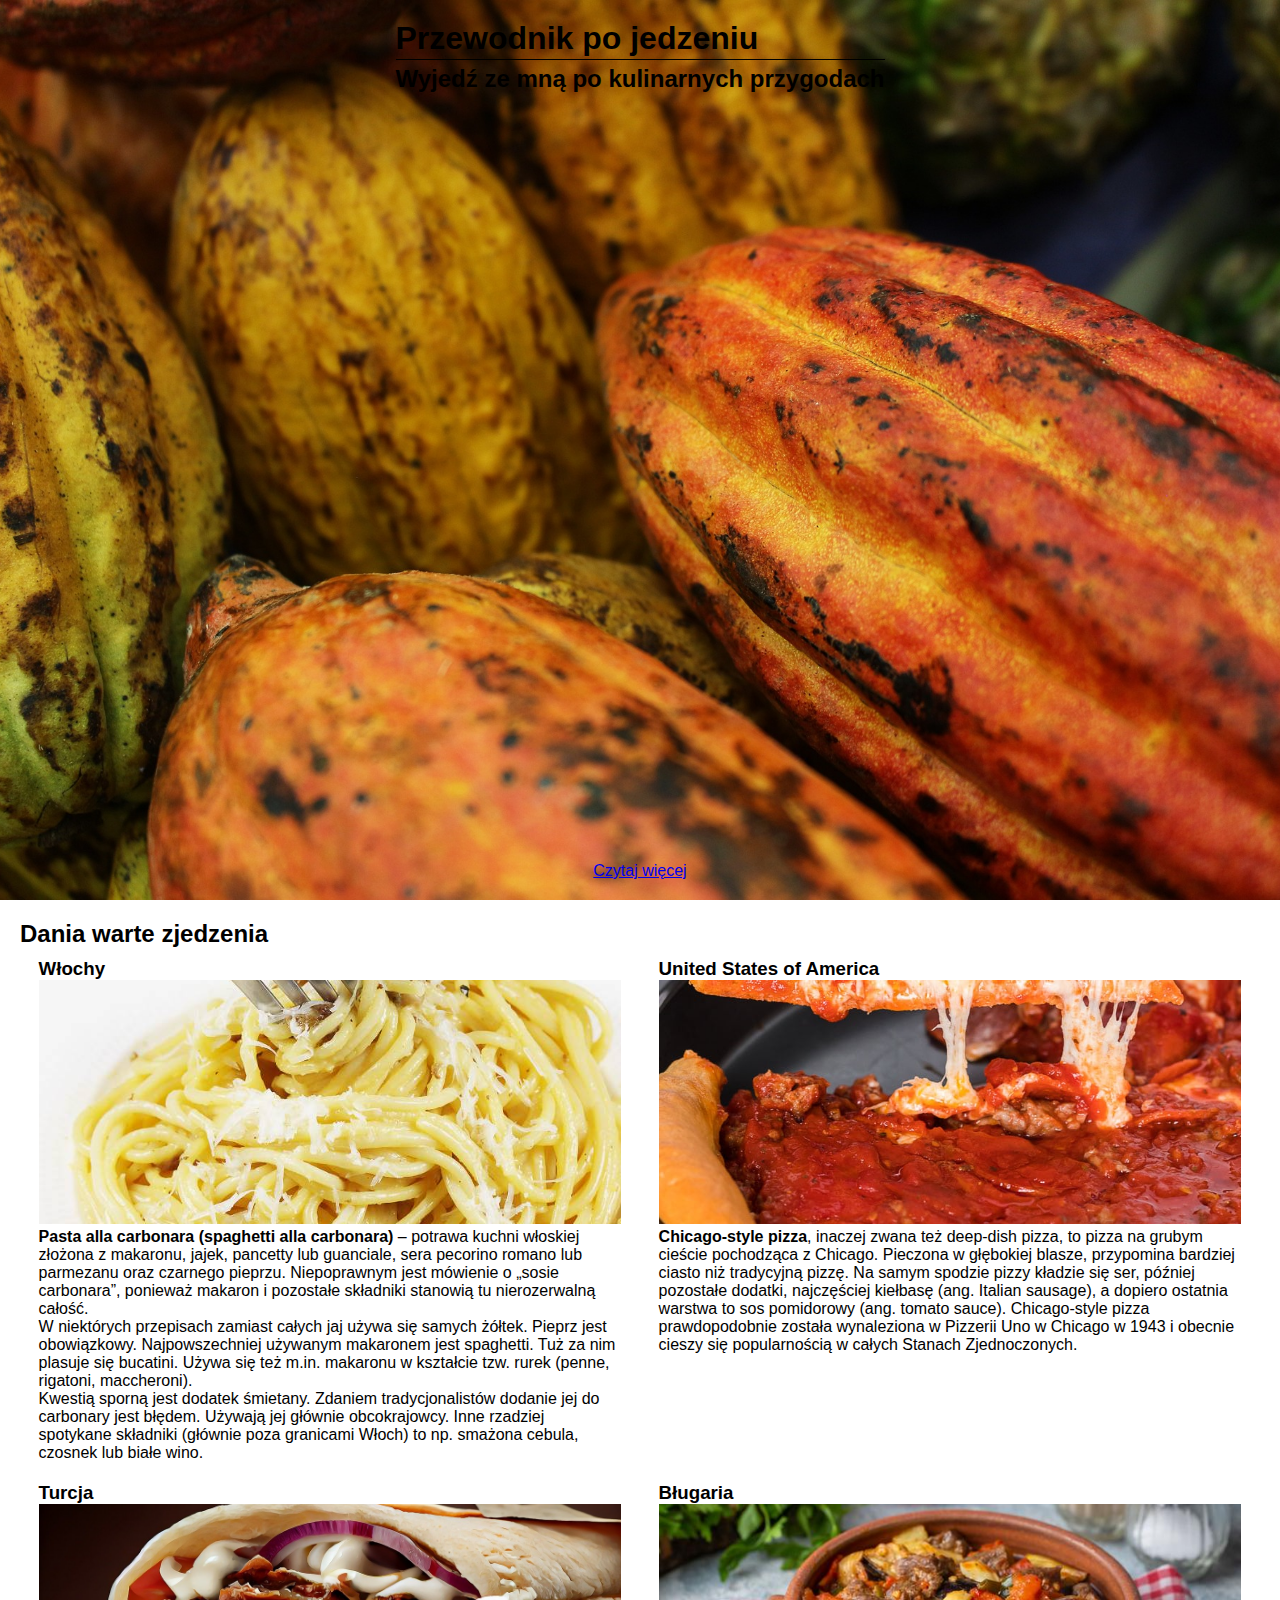
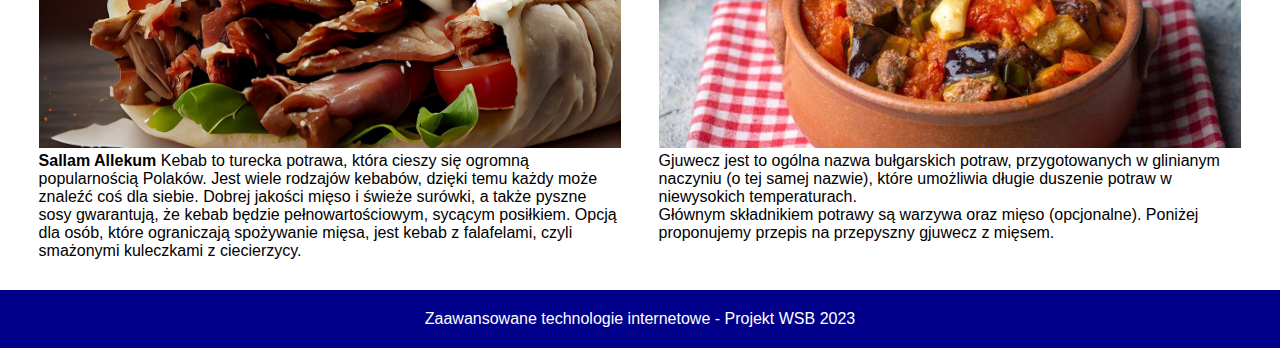
==== index.html @ 5e2a0889 "responsywność" ====
<!DOCTYPE html>
<html lang="pl">

<head>
    <meta charset="UTF-8">
    <meta http-equiv="X-UA-Compatible" content="IE=edge">
    <meta name="viewport" content="width=device-width, initial-scale=1.0">
    <link rel="preconnect" href="https://fonts.googleapis.com">
    <link rel="preconnect" href="https://fonts.gstatic.com" crossorigin>
    <link href="https://fonts.googleapis.com/css2?family=Roboto:wght@100&display=swap" rel="stylesheet">
    <title>Aplikacja PWA</title>
    <link rel="manifest" href="manifest.json">
    <meta name="theme-color" content="#359b29">
    <link rel="stylesheet" href="style.css">
</head>

<body>
    <header>
        <div>
            <h1>Przewodnik po jedzeniu</h1>
            <h2>Wyjedź ze mną po kulinarnych przygodach</h2>
        </div>
        <a href="#main">Czytaj więcej</a>
    </header>
    <main id="main">
        <section class="all_dishes">
            <h2>Dania warte zjedzenia</h2>
            <div class="dishes">
                <div class="dish">
                    <h3>Włochy</h3>
                    <img src="./img/carbonara.jpg" alt="carbonara">
                    <p><b>Pasta alla carbonara (spaghetti alla carbonara)</b> – potrawa kuchni włoskiej złożona z makaronu, jajek, pancetty lub guanciale, sera pecorino romano lub parmezanu oraz czarnego pieprzu. Niepoprawnym jest mówienie o „sosie carbonara”,
                        ponieważ makaron i pozostałe składniki stanowią tu nierozerwalną całość.</p>
                    <p>W niektórych przepisach zamiast całych jaj używa się samych żółtek. Pieprz jest obowiązkowy. Najpowszechniej używanym makaronem jest spaghetti. Tuż za nim plasuje się bucatini. Używa się też m.in. makaronu w kształcie tzw. rurek (penne,
                        rigatoni, maccheroni).</p>
                    <p>Kwestią sporną jest dodatek śmietany. Zdaniem tradycjonalistów dodanie jej do carbonary jest błędem. Używają jej głównie obcokrajowcy. Inne rzadziej spotykane składniki (głównie poza granicami Włoch) to np. smażona cebula, czosnek
                        lub białe wino.</p>
                </div>
                <div class="dish">
                    <h3>United States of America</h3>
                    <img src="./img/pizza.jpg" alt="Chicago style pizza">
                    <p><b>Chicago-style pizza</b>, inaczej zwana też deep-dish pizza, to pizza na grubym cieście pochodząca z Chicago. Pieczona w głębokiej blasze, przypomina bardziej ciasto niż tradycyjną pizzę. Na samym spodzie pizzy kładzie się ser, później
                        pozostałe dodatki, najczęściej kiełbasę (ang. Italian sausage), a dopiero ostatnia warstwa to sos pomidorowy (ang. tomato sauce). Chicago-style pizza prawdopodobnie została wynaleziona w Pizzerii Uno w Chicago w 1943 i obecnie
                        cieszy się popularnością w całych Stanach Zjednoczonych.</p>
                </div>
                <div class="dish">
                    <h3>Turcja</h3>
                    <img src="./img/kebab.jpg" alt="Kebab pita">
                    <p><b>Sallam Allekum</b> Kebab to turecka potrawa, która cieszy się ogromną popularnością Polaków. Jest wiele rodzajów kebabów, dzięki temu każdy może znaleźć coś dla siebie. Dobrej jakości mięso i świeże surówki, a także pyszne sosy
                        gwarantują, że kebab będzie pełnowartościowym, sycącym posiłkiem. Opcją dla osób, które ograniczają spożywanie mięsa, jest kebab z falafelami, czyli smażonymi kuleczkami z ciecierzycy.</p>
                </div>
                <div class="dish">
                    <h3>Bługaria</h3>
                    <img src="./img/gjuwecz.jpg" alt="Gjuwecz">
                    <p>Gjuwecz jest to ogólna nazwa bułgarskich potraw, przygotowanych w glinianym naczyniu (o tej samej nazwie), które umożliwia długie duszenie potraw w niewysokich temperaturach.
                        <p>Głównym składnikiem potrawy są warzywa oraz mięso (opcjonalne). Poniżej proponujemy przepis na przepyszny gjuwecz z mięsem.</p>
                </div>
            </div>
        </section>
    </main>
    <footer>
        <p>Zaawansowane technologie internetowe - Projekt WSB 2023</p>
    </footer>
    <script src="sw.js">
    </script>
</body>

</html>
---- style.css ----
* {
    margin: 0;
    padding: 0;
    box-sizing: border-box;
}

html {
    scroll-behavior: smooth;
    font-family: 'Montserrat', sans-serif;
}

header {
    height: 100vh;
    padding: 20px;
    display: flex;
    flex-direction: column;
    justify-content: space-between;
    align-items: center;
    background-image: url('./img/background.jpg');
    background-size: cover;
    background-position: 30% 0;
}

header h1 {
    margin-bottom: 5px;
    padding-bottom: 2px;
    border-bottom: 1px solid black
}

.all_dishes {
    padding: 20px;
}

.dish {
    margin: 10px auto;
}

.dish img {
    width: 100%;
}

footer {
    padding: 20px;
    background-color: darkblue;
    color: white;
    text-align: center;
}

@media screen and (min-width: 768px) {
    .dishes {
        display: flex;
        flex-direction: row;
        flex-wrap: wrap;
        justify-content: space-between;
    }
    .dish {
        width: 47%;
    }
    .dish img {
        width: 100%;
        height: 244px;
        object-fit: cover;
    }
}
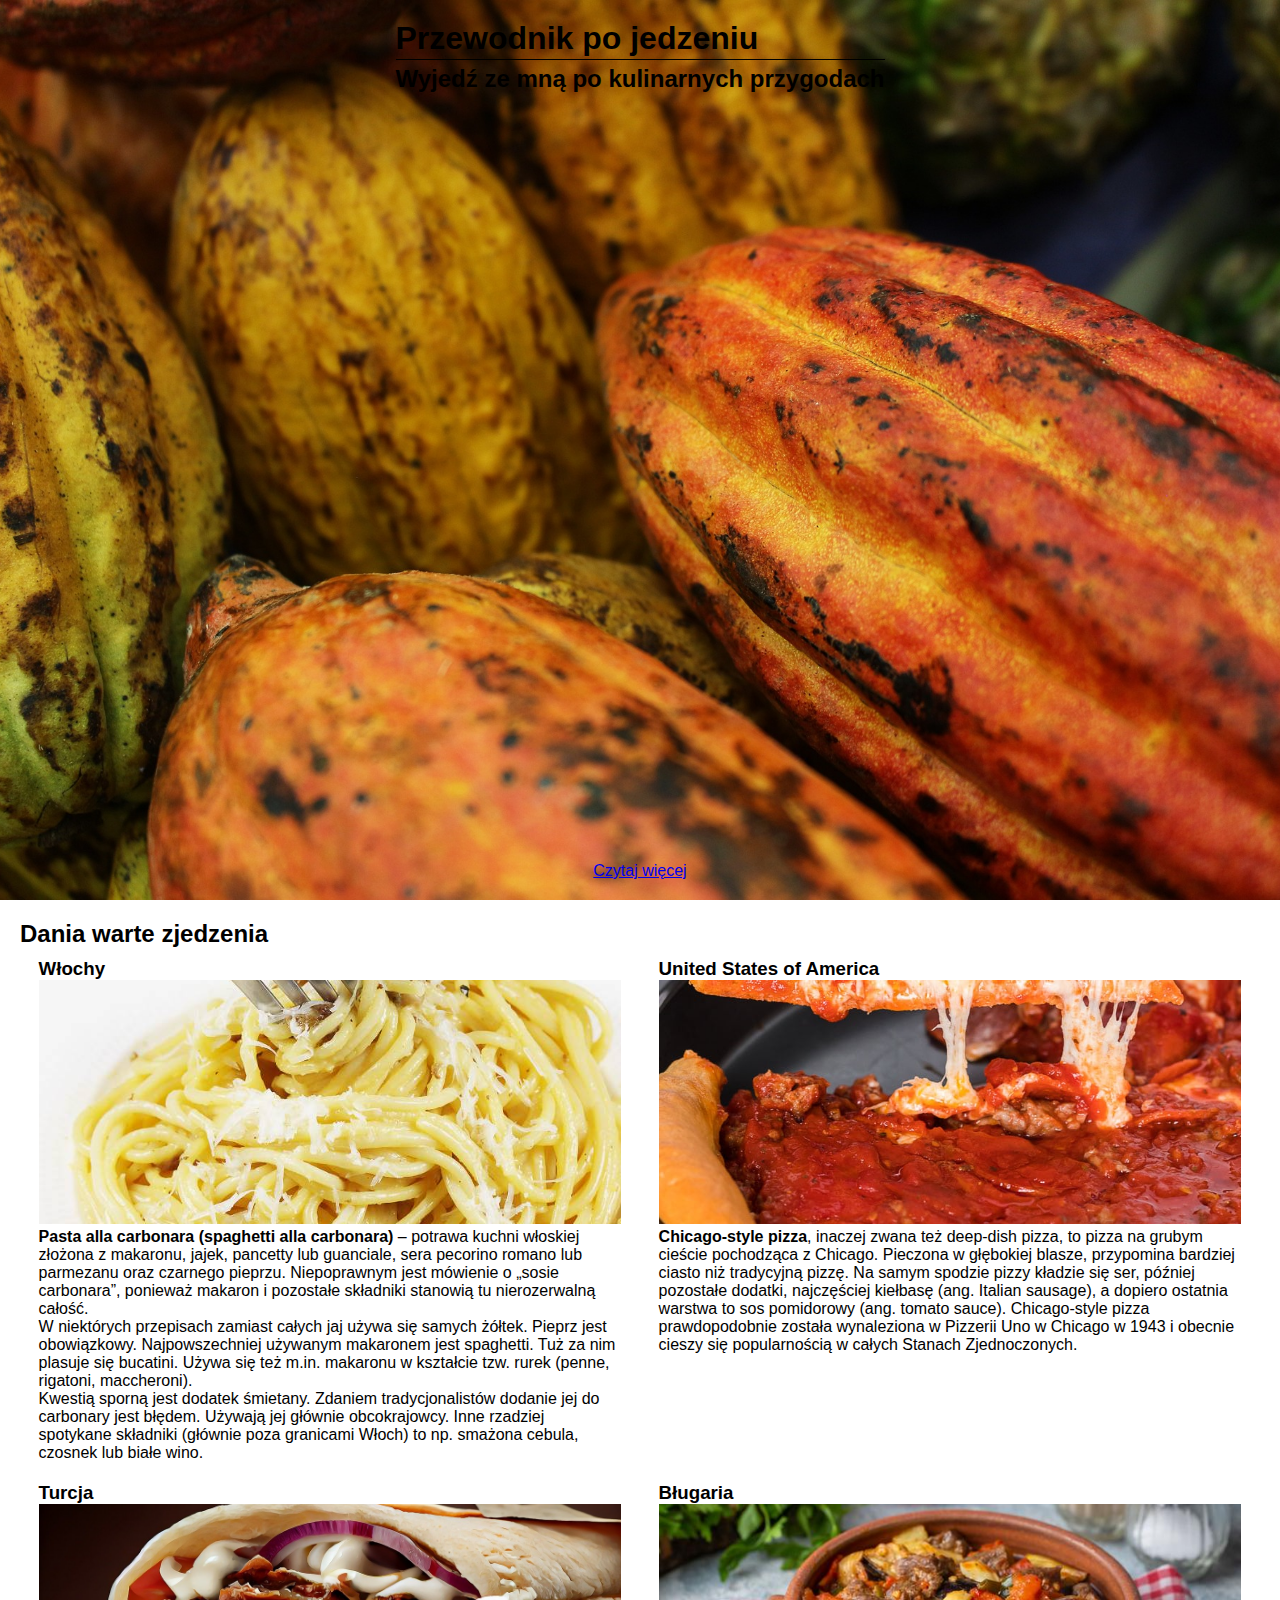
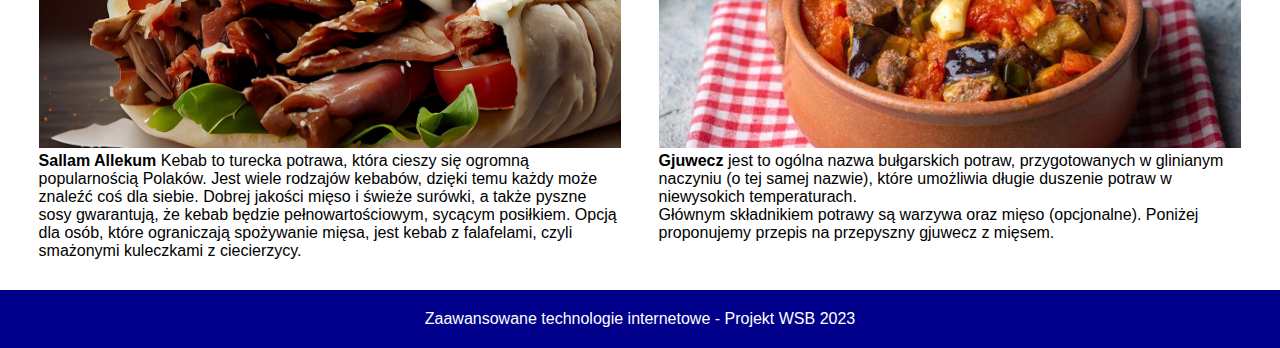
==== commit 18e5ee14: "changes" ====
--- a/index.html
+++ b/index.html
@@ -52,7 +52,8 @@
                 <div class="dish">
                     <h3>Bługaria</h3>
                     <img src="./img/gjuwecz.jpg" alt="Gjuwecz">
-                    <p>Gjuwecz jest to ogólna nazwa bułgarskich potraw, przygotowanych w glinianym naczyniu (o tej samej nazwie), które umożliwia długie duszenie potraw w niewysokich temperaturach.
+                    <p>
+                        <b>Gjuwecz</b> jest to ogólna nazwa bułgarskich potraw, przygotowanych w glinianym naczyniu (o tej samej nazwie), które umożliwia długie duszenie potraw w niewysokich temperaturach.
                         <p>Głównym składnikiem potrawy są warzywa oraz mięso (opcjonalne). Poniżej proponujemy przepis na przepyszny gjuwecz z mięsem.</p>
                 </div>
             </div>
--- a/style.css
+++ b/style.css
@@ -46,7 +46,7 @@
     text-align: center;
 }
 
-@media screen and (min-width: 768px) {
+@media screen and (min-width:768px) {
     .dishes {
         display: flex;
         flex-direction: row;
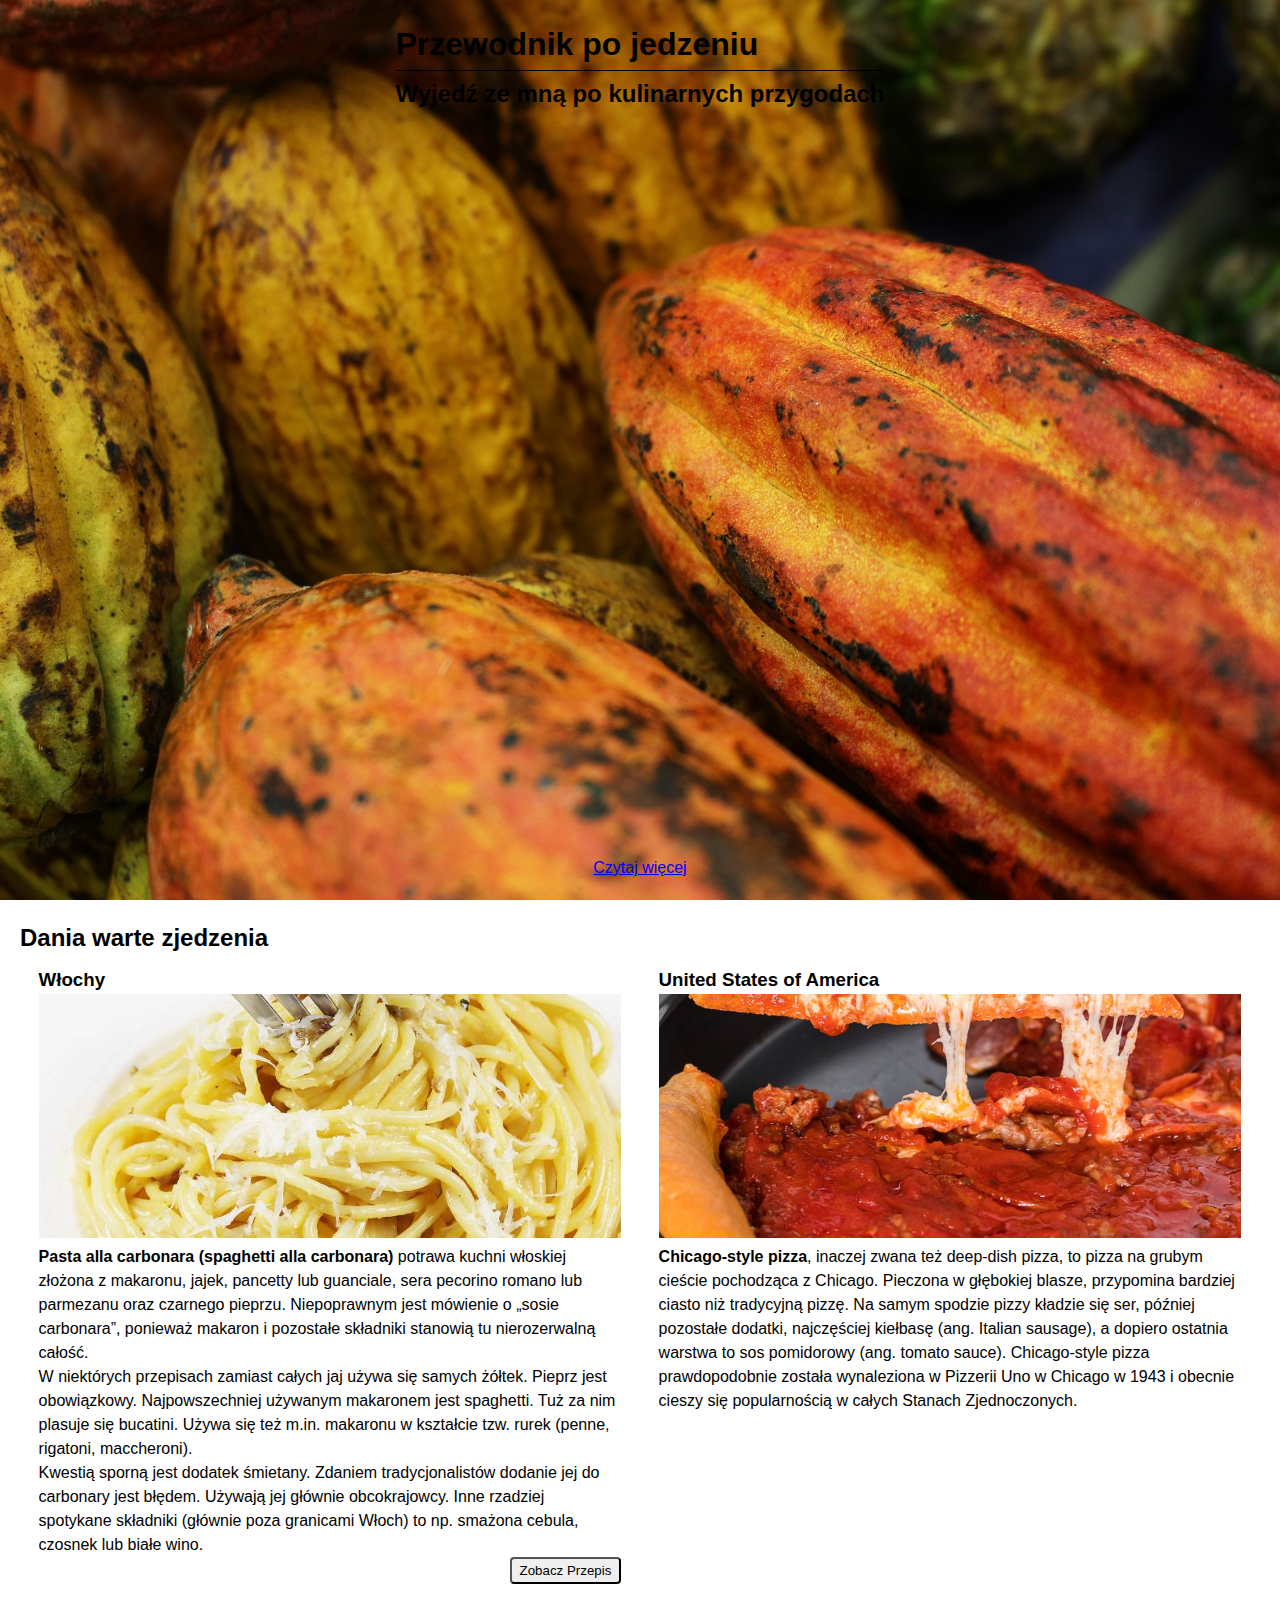
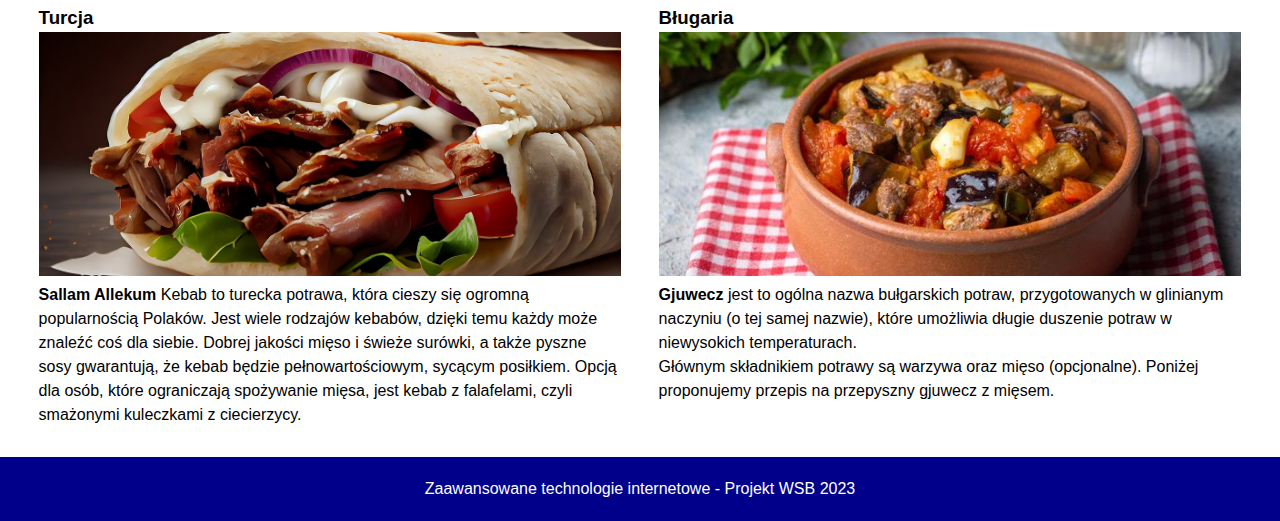
==== commit 0292e326: "Added changes and buttons" ====
--- a/index.html
+++ b/index.html
@@ -29,12 +29,13 @@
                 <div class="dish">
                     <h3>Włochy</h3>
                     <img src="./img/carbonara.jpg" alt="carbonara">
-                    <p><b>Pasta alla carbonara (spaghetti alla carbonara)</b> – potrawa kuchni włoskiej złożona z makaronu, jajek, pancetty lub guanciale, sera pecorino romano lub parmezanu oraz czarnego pieprzu. Niepoprawnym jest mówienie o „sosie carbonara”,
+                    <p><b>Pasta alla carbonara (spaghetti alla carbonara)</b> potrawa kuchni włoskiej złożona z makaronu, jajek, pancetty lub guanciale, sera pecorino romano lub parmezanu oraz czarnego pieprzu. Niepoprawnym jest mówienie o „sosie carbonara”,
                         ponieważ makaron i pozostałe składniki stanowią tu nierozerwalną całość.</p>
                     <p>W niektórych przepisach zamiast całych jaj używa się samych żółtek. Pieprz jest obowiązkowy. Najpowszechniej używanym makaronem jest spaghetti. Tuż za nim plasuje się bucatini. Używa się też m.in. makaronu w kształcie tzw. rurek (penne,
                         rigatoni, maccheroni).</p>
                     <p>Kwestią sporną jest dodatek śmietany. Zdaniem tradycjonalistów dodanie jej do carbonary jest błędem. Używają jej głównie obcokrajowcy. Inne rzadziej spotykane składniki (głównie poza granicami Włoch) to np. smażona cebula, czosnek
                         lub białe wino.</p>
+                        <button type="button" class="btn btn-outline-info rounded float-right btn-sm" data-toggle="modal" data-target="#carbonara">Zobacz Przepis</button>
                 </div>
                 <div class="dish">
                     <h3>United States of America</h3>
--- a/style.css
+++ b/style.css
@@ -3,10 +3,22 @@
     padding: 0;
     box-sizing: border-box;
 }
+body {
+    line-height: 1.5;
 
+}
 html {
     scroll-behavior: smooth;
     font-family: 'Montserrat', sans-serif;
+}
+
+.float-right {
+    float: right!important;
+}
+
+.btn-group-sm>.btn, .btn-sm {
+    padding: 0.25rem 0.5rem;
+    
 }
 
 header {
@@ -61,4 +73,13 @@
         height: 244px;
         object-fit: cover;
     }
+}
+.rounded {
+    border-radius: 0.25rem!important;
+}
+.row {
+    display: flex;
+    flex-wrap: wrap;
+    margin-right: -15px;
+    margin-left: -15px;
 }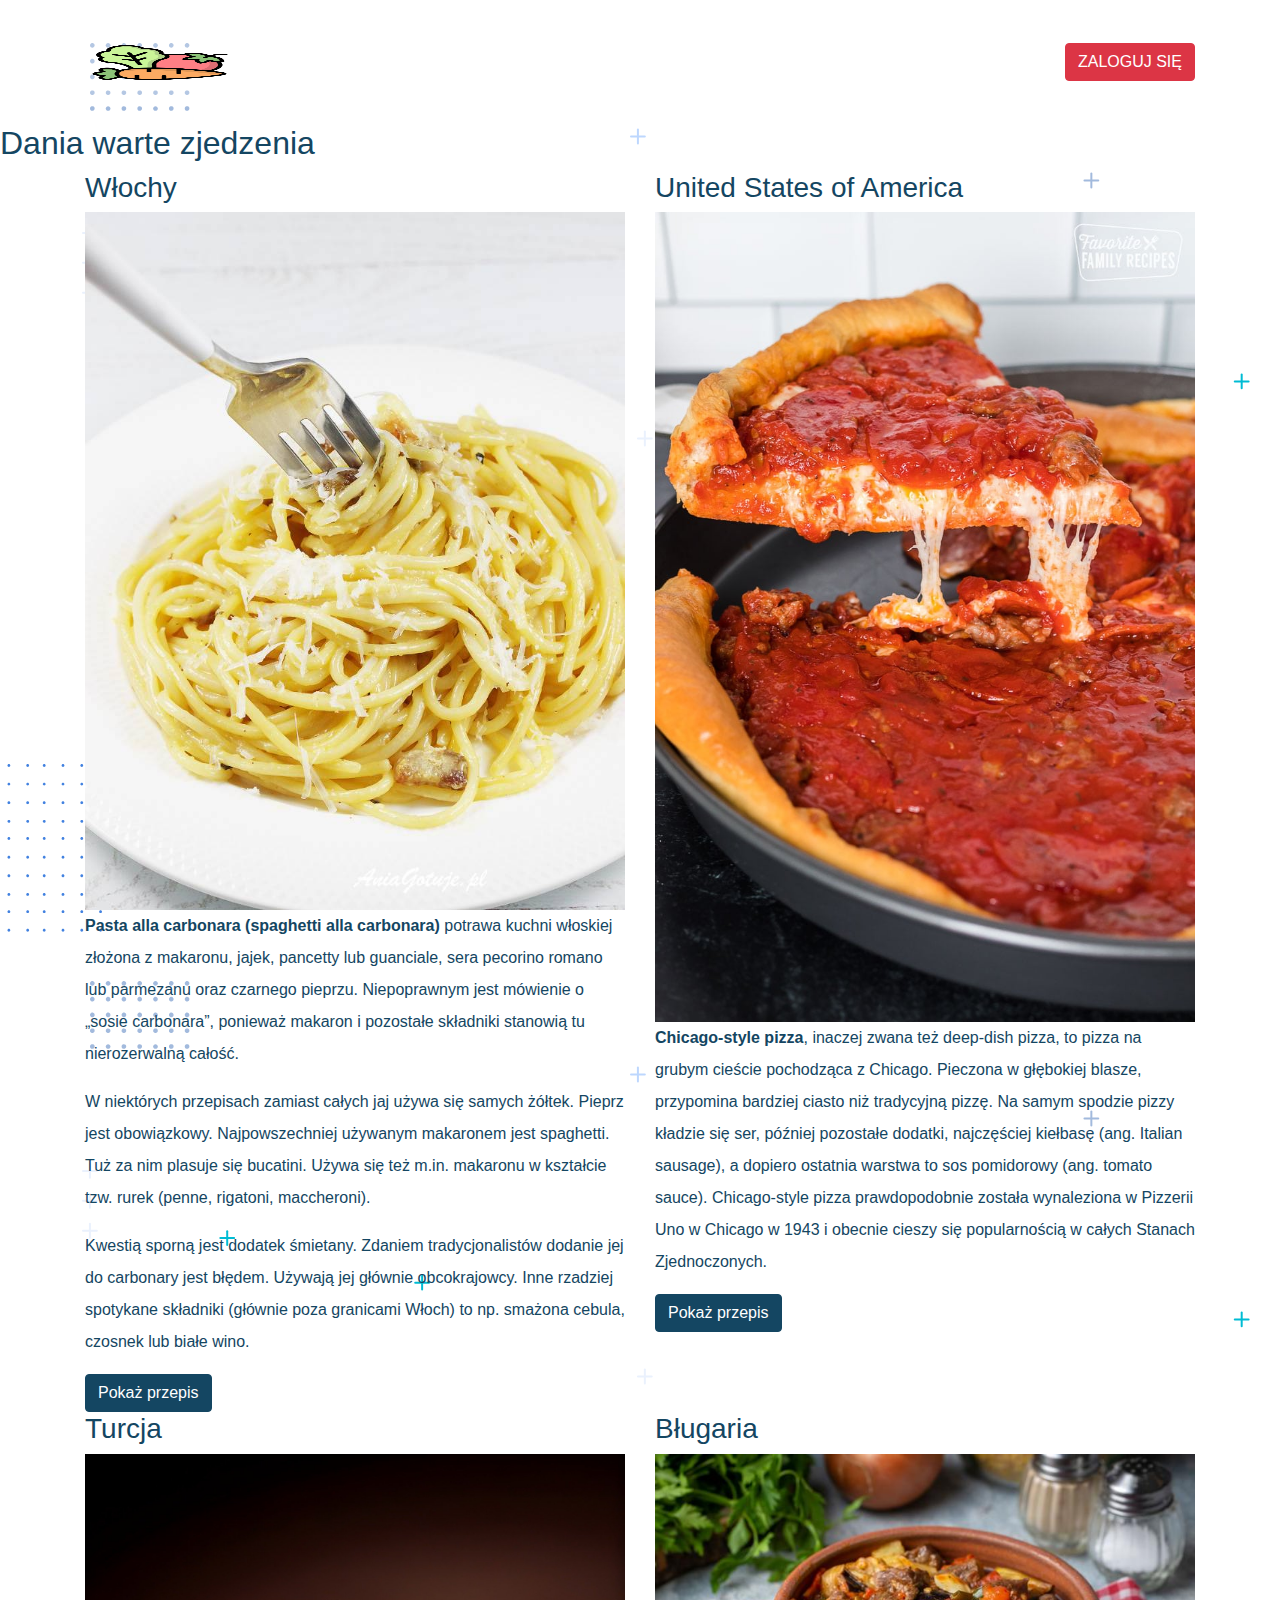
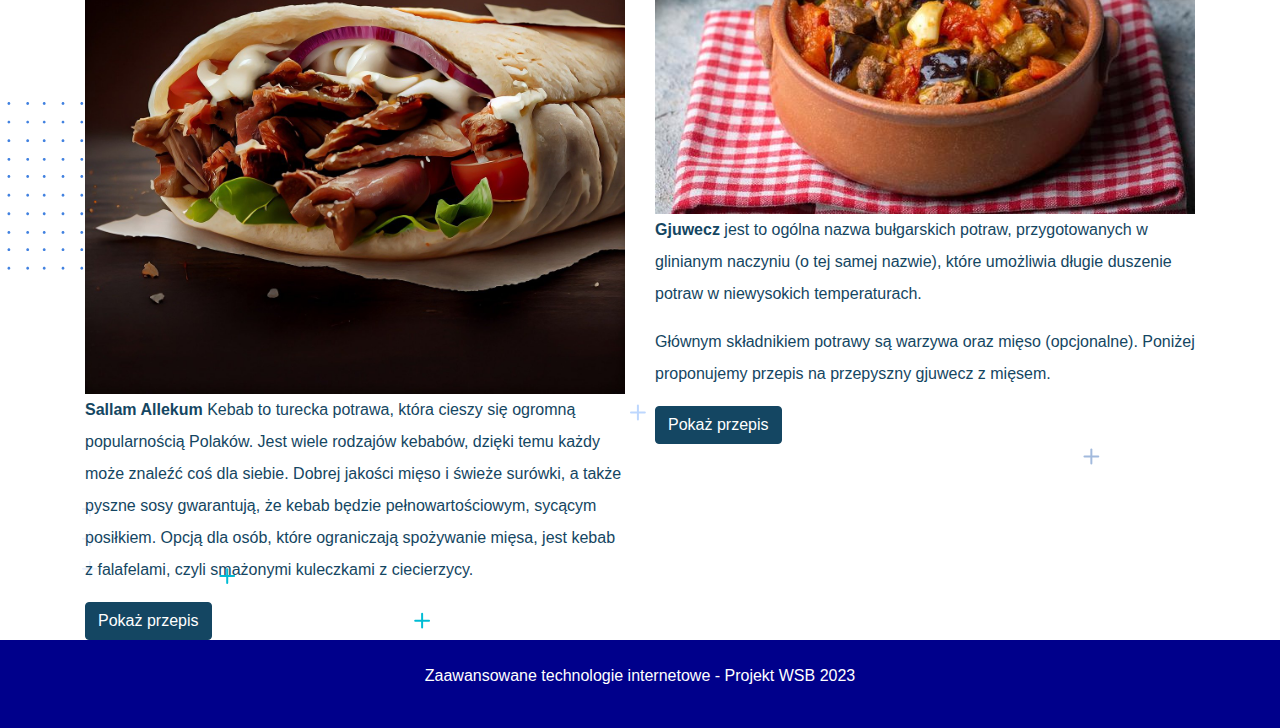
==== commit c07bdd19: "Added dropdown menu, modals" ====
--- a/index.html
+++ b/index.html
@@ -12,59 +12,283 @@
     <link rel="manifest" href="manifest.json">
     <meta name="theme-color" content="#359b29">
     <link rel="stylesheet" href="style.css">
+    <link rel="stylesheet" href="bootstrapp.min.css">
 </head>
 
 <body>
     <header>
-        <div>
-            <h1>Przewodnik po jedzeniu</h1>
-            <h2>Wyjedź ze mną po kulinarnych przygodach</h2>
-        </div>
-        <a href="#main">Czytaj więcej</a>
+        <nav class="navbar navbar-dark lighten-4  navbar-expand-lg">
+            <div class="container position-relative">
+                <a class="navbar-brand" href="/"><img src="./img/diet.png" class="d-inline-block logo" alt=""></a>
+                <button class="navbar-toggler first-button collapsed" type="button" data-toggle="collapse"
+                    data-target="#navbarSupportedContent20" aria-controls="navbarSupportedContent20"
+                    aria-expanded="false" aria-label="Toggle navigation">
+                    <div class="animated-icon1"><span></span><span></span><span></span></div>
+                </button>
+                <div class="navbar-collapse collapse" id="navbarSupportedContent20" style="">
+                    <ul class="navbar-nav" style="margin:0 auto">
+                        <li class="nav-item dropdown active">
+                            <a class="nav-link dropdown-toggle font-weight-bold ml-auto" href="#" id="navbarDropdown1"
+                                role="button" data-toggle="dropdown" aria-haspopup="true" aria-expanded="false">
+                                Test
+                            </a>
+                            <div class="dropdown-menu" aria-labelledby="navbarDropdown1">
+                                <a class="dropdown-item" href=""><img src="" class="width-20px" alt="Ikona"
+                                        loading="lazy"> Test</a>
+                                <div class="dropdown-divider"></div>
+                                <a class="dropdown-item" href=""><img src="" class="width-20px" alt="Ikona"
+                                        loading="lazy">
+                                    Test</a>
+                                <div class="dropdown-divider"></div>
+                                <a class="dropdown-item" href=""><img src="" class="width-20px" alt="Ikona"
+                                        loading="lazy">
+                                    TEst</a>
+                                <div class="dropdown-divider"></div>
+                                <a class="dropdown-item" href=""><img src="" class="width-20px" alt="Ikona"
+                                        loading="lazy"> Test</a>
+                                <div class="dropdown-divider"></div>
+                                <a class="dropdown-item" href=""><img src="" class="width-20px" alt="Ikona"
+                                        loading="lazy"> Test</a>
+                                <div class="dropdown-divider"></div>
+                                <a class="dropdown-item" href=""><img src="" class="width-20px" alt="Ikona"
+                                        loading="lazy"> Test</a>
+                                <div class="dropdown-divider"></div>
+                                <a class="dropdown-item" href=""><img src="" class="width-20px" alt="Ikona"
+                                        loading="lazy"> Test</a>
+                            </div>
+                        </li>
+                        <li class="nav-item active">
+                            <a class="nav-link ml-auto" href="">test</a>
+                        </li>
+                        <li class="nav-item active">
+                            <a class="nav-link ml-auto" href="">Test</a>
+                        </li>
+                        <li class="nav-item dropdown active">
+                            <a class="nav-link dropdown-toggle font-weight-bold ml-auto" href="#" id="navbarDropdown"
+                                role="button" data-toggle="dropdown" aria-haspopup="true" aria-expanded="false">
+                                Test
+                            </a>
+                            <div class="dropdown-menu p-0" aria-labelledby="navbarDropdown">
+                                <a class="dropdown-item" href=""
+                                    style="background-color:#ff6666; 	color:white; font-weight:bold">
+                                    Test</a>
+                                <div class="dropdown-divider mt-0"></div>
+                                <a class="dropdown-item " href=""><span class="font-weight-bold"><img src=""
+                                            class="width-20px" alt="Ikona" loading="lazy"> </span>test</a>
+                                <div class="dropdown-divider"></div>
+                                <a class="dropdown-item " href=""><img src="" class="width-20px" alt="Ikona"
+                                        loading="lazy">
+                                    test</a>
+                                <div class="dropdown-divider"></div>
+                                <a class="dropdown-item" href=""><span class="font-weight-bold"><img src="" alt="Ikona"
+                                            class="width-20px" loading="lazy"> </span>Test</a>
+                                <div class="dropdown-divider"></div>
+                                <a class="dropdown-item" href=""><img src="" class="width-20px" alt="Ikona"
+                                        loading="lazy"> test</a>
+                                <div class="dropdown-divider"></div>
+                                <a class="dropdown-item" href=""><img alt="Ikona" src="" class="width-20px"
+                                        loading="lazy"> test</a>
+                                <div class="dropdown-divider"></div>
+                                <a class="dropdown-item" href=""><img alt="Ikona" src="" class="width-20px"
+                                        loading="lazy"> test
+                                </a>
+                                <div class="dropdown-divider"></div>
+                                <a class="dropdown-item" href=""><img alt="Ikona" src="" class="width-20px"
+                                        loading="lazy">
+                                    test</a>
+                                <div class="dropdown-divider"></div>
+                                <a class="dropdown-item" href=""><img alt="Ikona" src="" class="width-20px"
+                                        loading="lazy">test</a>
+                            </div>
+                        </li>
+                        <li class="nav-item active">
+                            <a class="nav-link ml-auto" href="">test</a>
+                        </li>
+                        <li class="nav-item active">
+                            <a class="nav-link ml-auto" href="">test</a>
+                        </li>
+                        <li class="nav-item active">
+                            <a class="nav-link ml-auto" href="">test</a>
+                        </li>
+                        <li class="nav-item active">
+                            <a class="nav-link ml-auto" href="">test</a>
+                        </li>
+                    </ul>
+                    <div class="login">
+                        <button type="button" aria-expanded="false" aria-controls="collapseExample"
+                            class="btn btn-danger" data-toggle="modal" data-target="#okienkologowania"> ZALOGUJ SIĘ <i
+                                class="fas fa-level-down-alt"></i></button>
+                    </div>
+                </div>
+                <div class="collapse modal-button-position" id="collapseExample">
+                </div>
+            </div>
+
+        </nav>
     </header>
-    <main id="main">
-        <section class="all_dishes">
+    <main>
+        <section class="dishes">
             <h2>Dania warte zjedzenia</h2>
-            <div class="dishes">
-                <div class="dish">
-                    <h3>Włochy</h3>
-                    <img src="./img/carbonara.jpg" alt="carbonara">
-                    <p><b>Pasta alla carbonara (spaghetti alla carbonara)</b> potrawa kuchni włoskiej złożona z makaronu, jajek, pancetty lub guanciale, sera pecorino romano lub parmezanu oraz czarnego pieprzu. Niepoprawnym jest mówienie o „sosie carbonara”,
-                        ponieważ makaron i pozostałe składniki stanowią tu nierozerwalną całość.</p>
-                    <p>W niektórych przepisach zamiast całych jaj używa się samych żółtek. Pieprz jest obowiązkowy. Najpowszechniej używanym makaronem jest spaghetti. Tuż za nim plasuje się bucatini. Używa się też m.in. makaronu w kształcie tzw. rurek (penne,
-                        rigatoni, maccheroni).</p>
-                    <p>Kwestią sporną jest dodatek śmietany. Zdaniem tradycjonalistów dodanie jej do carbonary jest błędem. Używają jej głównie obcokrajowcy. Inne rzadziej spotykane składniki (głównie poza granicami Włoch) to np. smażona cebula, czosnek
-                        lub białe wino.</p>
-                        <button type="button" class="btn btn-outline-info rounded float-right btn-sm" data-toggle="modal" data-target="#carbonara">Zobacz Przepis</button>
-                </div>
-                <div class="dish">
-                    <h3>United States of America</h3>
-                    <img src="./img/pizza.jpg" alt="Chicago style pizza">
-                    <p><b>Chicago-style pizza</b>, inaczej zwana też deep-dish pizza, to pizza na grubym cieście pochodząca z Chicago. Pieczona w głębokiej blasze, przypomina bardziej ciasto niż tradycyjną pizzę. Na samym spodzie pizzy kładzie się ser, później
-                        pozostałe dodatki, najczęściej kiełbasę (ang. Italian sausage), a dopiero ostatnia warstwa to sos pomidorowy (ang. tomato sauce). Chicago-style pizza prawdopodobnie została wynaleziona w Pizzerii Uno w Chicago w 1943 i obecnie
-                        cieszy się popularnością w całych Stanach Zjednoczonych.</p>
-                </div>
-                <div class="dish">
-                    <h3>Turcja</h3>
-                    <img src="./img/kebab.jpg" alt="Kebab pita">
-                    <p><b>Sallam Allekum</b> Kebab to turecka potrawa, która cieszy się ogromną popularnością Polaków. Jest wiele rodzajów kebabów, dzięki temu każdy może znaleźć coś dla siebie. Dobrej jakości mięso i świeże surówki, a także pyszne sosy
-                        gwarantują, że kebab będzie pełnowartościowym, sycącym posiłkiem. Opcją dla osób, które ograniczają spożywanie mięsa, jest kebab z falafelami, czyli smażonymi kuleczkami z ciecierzycy.</p>
-                </div>
-                <div class="dish">
-                    <h3>Bługaria</h3>
-                    <img src="./img/gjuwecz.jpg" alt="Gjuwecz">
-                    <p>
-                        <b>Gjuwecz</b> jest to ogólna nazwa bułgarskich potraw, przygotowanych w glinianym naczyniu (o tej samej nazwie), które umożliwia długie duszenie potraw w niewysokich temperaturach.
-                        <p>Głównym składnikiem potrawy są warzywa oraz mięso (opcjonalne). Poniżej proponujemy przepis na przepyszny gjuwecz z mięsem.</p>
+            <div class="container">
+                <div class="row">
+                    <div class="col-md-6">
+                        <h3>Włochy</h3>
+                        <img src="./img/carbonara.jpg" alt="carbonara" width="100%">
+                        <p><b>Pasta alla carbonara (spaghetti alla carbonara)</b> potrawa kuchni włoskiej złożona z
+                            makaronu, jajek, pancetty lub guanciale, sera pecorino romano lub parmezanu oraz czarnego
+                            pieprzu. Niepoprawnym jest mówienie o „sosie carbonara”,
+                            ponieważ makaron i pozostałe składniki stanowią tu nierozerwalną całość.</p>
+                        <p>W niektórych przepisach zamiast całych jaj używa się samych żółtek. Pieprz jest obowiązkowy.
+                            Najpowszechniej używanym makaronem jest spaghetti. Tuż za nim plasuje się bucatini. Używa
+                            się
+                            też m.in. makaronu w kształcie tzw. rurek (penne, rigatoni, maccheroni).</p>
+                        <p>Kwestią sporną jest dodatek śmietany. Zdaniem tradycjonalistów dodanie jej do carbonary jest
+                            błędem. Używają jej głównie obcokrajowcy. Inne rzadziej spotykane składniki (głównie poza
+                            granicami Włoch) to np. smażona cebula, czosnek lub białe wino.</p>
+                        <button class="btn btn-primary" data-toggle="modal" data-target="#myModal1">Pokaż
+                            przepis</button>
+                    </div>
+                    <div class="col-md-6">
+                        <h3>United States of America</h3>
+                        <img src="./img/pizza.jpg" alt="Chicago style pizza" width="100%">
+                        <p><b>Chicago-style pizza</b>, inaczej zwana też deep-dish pizza, to pizza na grubym cieście
+                            pochodząca z Chicago. Pieczona w głębokiej blasze, przypomina bardziej ciasto niż tradycyjną
+                            pizzę. Na samym spodzie pizzy kładzie się ser, później
+                            pozostałe dodatki, najczęściej kiełbasę (ang. Italian sausage), a dopiero ostatnia warstwa
+                            to
+                            sos pomidorowy (ang. tomato sauce). Chicago-style pizza prawdopodobnie została wynaleziona w
+                            Pizzerii Uno w Chicago w 1943 i obecnie
+                            cieszy się popularnością w całych Stanach Zjednoczonych.</p>
+                        <button class="btn btn-primary" data-toggle="modal" data-target="#myModal2">Pokaż
+                            przepis</button>
+                    </div>
                 </div>
             </div>
         </section>
+        <section class="dishes">
+            <div class="container">
+                <div class="row">
+                    <div class="col-md-6">
+                        <h3>Turcja</h3>
+                        <img src="./img/kebab.jpg" alt="Kebab pita" width="100%">
+                        <p><b>Sallam Allekum</b> Kebab to turecka potrawa, która cieszy się ogromną popularnością
+                            Polaków.
+                            Jest wiele rodzajów kebabów, dzięki temu każdy może znaleźć coś dla siebie. Dobrej jakości
+                            mięso
+                            i świeże surówki, a także pyszne sosy
+                            gwarantują, że kebab będzie pełnowartościowym, sycącym posiłkiem. Opcją dla osób, które
+                            ograniczają spożywanie mięsa, jest kebab z falafelami, czyli smażonymi kuleczkami z
+                            ciecierzycy.
+                        </p>
+                        <button class="btn btn-primary" data-toggle="modal" data-target="#myModal3">Pokaż
+                            przepis</button>
+                    </div>
+                    <div class="col-md-6">
+                        <h3>Bługaria</h3>
+                        <img src="./img/gjuwecz.jpg" alt="Gjuwecz" width="100%">
+                        <p>
+                            <b>Gjuwecz</b> jest to ogólna nazwa bułgarskich potraw, przygotowanych w glinianym naczyniu
+                            (o tej samej nazwie), które umożliwia długie duszenie potraw w niewysokich temperaturach.
+                        </p>
+                        <p>Głównym składnikiem potrawy są warzywa oraz mięso (opcjonalne). Poniżej proponujemy przepis
+                            na przepyszny gjuwecz z mięsem.</p>
+                        <button class="btn btn-primary" data-toggle="modal" data-target="#myModal4">Pokaż
+                            przepis</button>
+                    </div>
+                </div>
+            </div>
+        </section>
+        <div class="modal fade" id="myModal1" tabindex="-1" role="dialog" aria-labelledby="modalLabel1"
+            aria-hidden="true">
+            <div class="modal-dialog" role="document">
+                <div class="modal-content">
+                    <div class="modal-header">
+                        <h5 class="modal-title" id="modalLabel1">Modal 1</h5>
+                        <button type="button" class="close" data-dismiss="modal" aria-label="Zamknij">
+                            <span aria-hidden="true">&times;</span>
+                        </button>
+                    </div>
+                    <div class="modal-body">
+                        <p>Treść Modalu 1</p>
+                    </div>
+                    <div class="modal-footer">
+                        <button type="button" class="btn btn-secondary" data-dismiss="modal">Zamknij</button>
+                    </div>
+                </div>
+            </div>
+        </div>
+
+
+        <div class="modal fade" id="myModal2" tabindex="-1" role="dialog" aria-labelledby="modalLabel2"
+            aria-hidden="true">
+            <div class="modal-dialog" role="document">
+                <div class="modal-content">
+                    <div class="modal-header">
+                        <h5 class="modal-title" id="modalLabel2">Modal 2</h5>
+                        <button type="button" class="close" data-dismiss="modal" aria-label="Zamknij">
+                            <span aria-hidden="true">&times;</span>
+                        </button>
+                    </div>
+                    <div class="modal-body">
+                        <p>Treść Modalu 2</p>
+                    </div>
+                    <div class="modal-footer">
+                        <button type="button" class="btn btn-secondary" data-dismiss="modal">Zamknij</button>
+                    </div>
+                </div>
+            </div>
+        </div>
+
+        <div class="modal fade" id="myModal3" tabindex="-1" role="dialog" aria-labelledby="modalLabel3"
+            aria-hidden="true">
+            <div class="modal-dialog" role="document">
+                <div class="modal-content">
+                    <div class="modal-header">
+                        <h5 class="modal-title" id="modalLabel3">Modal 3</h5>
+                        <button type="button" class="close" data-dismiss="modal" aria-label="Zamknij">
+                            <span aria-hidden="true">&times;</span>
+                        </button>
+                    </div>
+                    <div class="modal-body">
+                        <p>Treść Modalu 3</p>
+                    </div>
+                    <div class="modal-footer">
+                        <button type="button" class="btn btn-secondary" data-dismiss="modal">Zamknij</button>
+                    </div>
+                </div>
+            </div>
+        </div>
+
+        <div class="modal fade" id="myModal4" tabindex="-1" role="dialog" aria-labelledby="modalLabel5"
+            aria-hidden="true">
+            <div class="modal-dialog" role="document">
+                <div class="modal-content">
+                    <div class="modal-header">
+                        <h5 class="modal-title" id="modalLabel4">Modal 4</h5>
+                        <button type="button" class="close" data-dismiss="modal" aria-label="Zamknij">
+                            <span aria-hidden="true">&times;</span>
+                        </button>
+                    </div>
+                    <div class="modal-body">
+                        <p>Treść Modalu 4</p>
+                    </div>
+                    <div class="modal-footer">
+                        <button type="button" class="btn btn-secondary" data-dismiss="modal">Zamknij</button>
+                    </div>
+                </div>
+            </div>
+        </div>
+
+
     </main>
     <footer>
         <p>Zaawansowane technologie internetowe - Projekt WSB 2023</p>
     </footer>
-    <script src="sw.js">
-    </script>
+    <script src="https://code.jquery.com/jquery-3.6.0.min.js"></script>
+    <script src="https://stackpath.bootstrapcdn.com/bootstrap/4.4.1/js/bootstrap.min.js"
+        integrity="sha384-wfSDF2E50Y2D1uUdj0O3uMBJnjuUD4Ih7YwaYd1iqfktj0Uod8GCExl3Og8ifwB6"
+        crossorigin="anonymous"></script>
+    <script src="sw.js"></script>
 </body>
 
 </html>--- a/style.css
+++ b/style.css
@@ -3,52 +3,36 @@
     padding: 0;
     box-sizing: border-box;
 }
+
 body {
     line-height: 1.5;
+    background-image: url('./img/bg.svg');
+    background-color: #fff;
+    color: #144662;
+    scroll-behavior: smooth;
+}
 
-}
 html {
     scroll-behavior: smooth;
     font-family: 'Montserrat', sans-serif;
 }
 
 .float-right {
-    float: right!important;
-}
-
-.btn-group-sm>.btn, .btn-sm {
-    padding: 0.25rem 0.5rem;
-    
+    float: right !important;
 }
 
 header {
-    height: 100vh;
     padding: 20px;
     display: flex;
     flex-direction: column;
     justify-content: space-between;
     align-items: center;
-    background-image: url('./img/background.jpg');
-    background-size: cover;
-    background-position: 30% 0;
 }
 
 header h1 {
     margin-bottom: 5px;
     padding-bottom: 2px;
     border-bottom: 1px solid black
-}
-
-.all_dishes {
-    padding: 20px;
-}
-
-.dish {
-    margin: 10px auto;
-}
-
-.dish img {
-    width: 100%;
 }
 
 footer {
@@ -58,28 +42,69 @@
     text-align: center;
 }
 
-@media screen and (min-width:768px) {
-    .dishes {
-        display: flex;
-        flex-direction: row;
-        flex-wrap: wrap;
-        justify-content: space-between;
-    }
-    .dish {
-        width: 47%;
-    }
-    .dish img {
-        width: 100%;
-        height: 244px;
-        object-fit: cover;
-    }
+.rounded {
+    border-radius: 0.25rem !important;
 }
-.rounded {
-    border-radius: 0.25rem!important;
+
+
+element.style {
+    display: block;
+    padding-right: 17px;
 }
+
+.modal.fade .modal-dialog {
+    transition: none;
+}
+
+*,
+::after,
+::before {
+    box-sizing: border-box;
+}
+
+.modal {
+    display: none;
+    position: fixed;
+    z-index: 1;
+    left: 0;
+    top: 0;
+    width: 100%;
+    height: 100%;
+    overflow: auto;
+    background-color: rgba(0, 0, 0, 0.5);
+}
+
+.modal-content {
+    background-color: #fff;
+    margin: 10% auto;
+    padding: 20px;
+    border: 1px solid #888;
+    width: 80%;
+    max-width: 600px;
+}
+
+.close-button {
+    color: #888;
+    float: right;
+    font-size: 28px;
+    font-weight: bold;
+}
+
+.img {
+    vertical-align: middle;
+}
+
 .row {
     display: flex;
     flex-wrap: wrap;
+    margin-left: -15px;
     margin-right: -15px;
-    margin-left: -15px;
-}+}
+
+.container {
+    width: 100%;
+    padding-right: 15px;
+    padding-left: 15px;
+    margin-left: auto;
+    margin-right: auto;
+}
--- a/bootstrapp.min.css
+++ b/bootstrapp.min.css
@@ -0,0 +1,13867 @@
+:root {
+    --blue: #007bff;
+    --indigo: #6610f2;
+    --purple: #6f42c1;
+    --pink: #e83e8c;
+    --red: #dc3545;
+    --orange: #fd7e14;
+    --yellow: #ffc107;
+    --green: #28a745;
+    --teal: #20c997;
+    --cyan: #17a2b8;
+    --white: #fff;
+    --gray: #6c757d;
+    --gray-dark: #343a40;
+    --primary: #007bff;
+    --secondary: #6c757d;
+    --success: #28a745;
+    --info: #17a2b8;
+    --warning: #ffc107;
+    --danger: #dc3545;
+    --light: #f8f9fa;
+    --dark: #343a40;
+    --breakpoint-xs: 0;
+    --breakpoint-sm: 576px;
+    --breakpoint-md: 768px;
+    --breakpoint-lg: 992px;
+    --breakpoint-xl: 1200px;
+    --font-family-sans-serif: -apple-system, BlinkMacSystemFont, "Segoe UI", Roboto, "Helvetica Neue", Arial, "Noto Sans", sans-serif, "Apple Color Emoji", "Segoe UI Emoji", "Segoe UI Symbol", "Noto Color Emoji";
+    --font-family-monospace: SFMono-Regular, Menlo, Monaco, Consolas, "Liberation Mono", "Courier New", monospace
+}
+
+*,
+::after,
+::before {
+    box-sizing: border-box
+}
+
+html {
+    font-family: sans-serif;
+    line-height: 1.15;
+    -webkit-text-size-adjust: 100%;
+    -webkit-tap-highlight-color: transparent
+}
+
+article,
+aside,
+figcaption,
+figure,
+footer,
+header,
+hgroup,
+main,
+nav,
+section {
+    display: block
+}
+
+body {
+    margin: 0;
+    font-family: -apple-system, BlinkMacSystemFont, "Segoe UI", Roboto, "Helvetica Neue", Arial, "Noto Sans", sans-serif, "Apple Color Emoji", "Segoe UI Emoji", "Segoe UI Symbol", "Noto Color Emoji";
+    font-size: 1rem;
+    font-weight: 400;
+    line-height: 1.5;
+    color: #212529;
+    text-align: left;
+    background-color: #fff
+}
+
+[tabindex="-1"]:focus:not(:focus-visible) {
+    outline: 0 !important
+}
+
+hr {
+    box-sizing: content-box;
+    height: 0;
+    overflow: visible
+}
+
+h1,
+h2,
+h3,
+h4,
+h5,
+h6 {
+    margin-top: 0;
+    margin-bottom: .5rem
+}
+
+p {
+    margin-top: 0;
+    margin-bottom: 1rem
+}
+
+abbr[data-original-title],
+abbr[title] {
+    text-decoration: underline;
+    -webkit-text-decoration: underline dotted;
+    text-decoration: underline dotted;
+    cursor: help;
+    border-bottom: 0;
+    -webkit-text-decoration-skip-ink: none;
+    text-decoration-skip-ink: none
+}
+
+address {
+    margin-bottom: 1rem;
+    font-style: normal;
+    line-height: inherit
+}
+
+dl,
+ol,
+ul {
+    margin-top: 0;
+    margin-bottom: 1rem
+}
+
+ol ol,
+ol ul,
+ul ol,
+ul ul {
+    margin-bottom: 0
+}
+
+dt {
+    font-weight: 700
+}
+
+dd {
+    margin-bottom: .5rem;
+    margin-left: 0
+}
+
+blockquote {
+    margin: 0 0 1rem
+}
+
+b,
+strong {
+    font-weight: bolder
+}
+
+small {
+    font-size: 80%
+}
+
+sub,
+sup {
+    position: relative;
+    font-size: 75%;
+    line-height: 0;
+    vertical-align: baseline
+}
+
+sub {
+    bottom: -.25em
+}
+
+sup {
+    top: -.5em
+}
+
+a {
+    color: #007bff;
+    text-decoration: none;
+    background-color: transparent
+}
+
+a:hover {
+    color: #0056b3;
+    text-decoration: underline
+}
+
+a:not([href]) {
+    color: inherit;
+    text-decoration: none
+}
+
+a:not([href]):hover {
+    color: inherit;
+    text-decoration: none
+}
+
+code,
+kbd,
+pre,
+samp {
+    font-family: SFMono-Regular, Menlo, Monaco, Consolas, "Liberation Mono", "Courier New", monospace;
+    font-size: 1em
+}
+
+pre {
+    margin-top: 0;
+    margin-bottom: 1rem;
+    overflow: auto
+}
+
+figure {
+    margin: 0 0 1rem
+}
+
+img {
+    vertical-align: middle;
+    border-style: none
+}
+
+svg {
+    overflow: hidden;
+    vertical-align: middle
+}
+
+table {
+    border-collapse: collapse
+}
+
+caption {
+    padding-top: .75rem;
+    padding-bottom: .75rem;
+    color: #6c757d;
+    text-align: left;
+    caption-side: bottom
+}
+
+th {
+    text-align: inherit
+}
+
+label {
+    display: inline-block;
+    margin-bottom: .5rem
+}
+
+button {
+    border-radius: 0
+}
+
+button:focus {
+    outline: 1px dotted;
+    outline: 5px auto -webkit-focus-ring-color
+}
+
+button,
+input,
+optgroup,
+select,
+textarea {
+    margin: 0;
+    font-family: inherit;
+    font-size: inherit;
+    line-height: inherit
+}
+
+button,
+input {
+    overflow: visible
+}
+
+button,
+select {
+    text-transform: none
+}
+
+select {
+    word-wrap: normal
+}
+
+[type=button],
+[type=reset],
+[type=submit],
+button {
+    -webkit-appearance: button
+}
+
+[type=button]:not(:disabled),
+[type=reset]:not(:disabled),
+[type=submit]:not(:disabled),
+button:not(:disabled) {
+    cursor: pointer
+}
+
+[type=button]::-moz-focus-inner,
+[type=reset]::-moz-focus-inner,
+[type=submit]::-moz-focus-inner,
+button::-moz-focus-inner {
+    padding: 0;
+    border-style: none
+}
+
+input[type=checkbox],
+input[type=radio] {
+    box-sizing: border-box;
+    padding: 0
+}
+
+input[type=date],
+input[type=datetime-local],
+input[type=month],
+input[type=time] {
+    -webkit-appearance: listbox
+}
+
+textarea {
+    overflow: auto;
+    resize: vertical
+}
+
+fieldset {
+    min-width: 0;
+    padding: 0;
+    margin: 0;
+    border: 0
+}
+
+legend {
+    display: block;
+    width: 100%;
+    max-width: 100%;
+    padding: 0;
+    margin-bottom: .5rem;
+    font-size: 1.5rem;
+    line-height: inherit;
+    color: inherit;
+    white-space: normal
+}
+
+progress {
+    vertical-align: baseline
+}
+
+[type=number]::-webkit-inner-spin-button,
+[type=number]::-webkit-outer-spin-button {
+    height: auto
+}
+
+[type=search] {
+    outline-offset: -2px;
+    -webkit-appearance: none
+}
+
+[type=search]::-webkit-search-decoration {
+    -webkit-appearance: none
+}
+
+::-webkit-file-upload-button {
+    font: inherit;
+    -webkit-appearance: button
+}
+
+output {
+    display: inline-block
+}
+
+summary {
+    display: list-item;
+    cursor: pointer
+}
+
+template {
+    display: none
+}
+
+[hidden] {
+    display: none !important
+}
+
+.h1,
+.h2,
+.h3,
+.h4,
+.h5,
+.h6,
+h1,
+h2,
+h3,
+h4,
+h5,
+h6 {
+    margin-bottom: .5rem;
+    font-weight: 500;
+    line-height: 1.2
+}
+
+.h1,
+h1 {
+    font-size: 2.5rem
+}
+
+.h2,
+h2 {
+    font-size: 2rem
+}
+
+.h3,
+h3 {
+    font-size: 1.75rem
+}
+
+.h4,
+h4 {
+    font-size: 1.5rem
+}
+
+.h5,
+h5 {
+    font-size: 1.25rem
+}
+
+.h6,
+h6 {
+    font-size: 1rem
+}
+
+.lead {
+    font-size: 1.25rem;
+    font-weight: 300
+}
+
+.display-1 {
+    font-size: 6rem;
+    font-weight: 300;
+    line-height: 1.2
+}
+
+.display-2 {
+    font-size: 5.5rem;
+    font-weight: 300;
+    line-height: 1.2
+}
+
+.display-3 {
+    font-size: 4.5rem;
+    font-weight: 300;
+    line-height: 1.2
+}
+
+.display-4 {
+    font-size: 3.5rem;
+    font-weight: 300;
+    line-height: 1.2
+}
+
+hr {
+    margin-top: 1rem;
+    margin-bottom: 1rem;
+    border: 0;
+    border-top: 1px solid rgba(0, 0, 0, .1)
+}
+
+.small,
+small {
+    font-size: 80%;
+    font-weight: 400
+}
+
+.mark,
+mark {
+    padding: .2em;
+    background-color: #fcf8e3
+}
+
+.list-unstyled {
+    padding-left: 0;
+    list-style: none
+}
+
+.list-inline {
+    padding-left: 0;
+    list-style: none
+}
+
+.list-inline-item {
+    display: inline-block
+}
+
+.list-inline-item:not(:last-child) {
+    margin-right: .5rem
+}
+
+.initialism {
+    font-size: 90%;
+    text-transform: uppercase
+}
+
+.blockquote {
+    margin-bottom: 1rem;
+    font-size: 1.25rem
+}
+
+.blockquote-footer {
+    display: block;
+    font-size: 80%;
+    color: #6c757d
+}
+
+.blockquote-footer::before {
+    content: "\2014\00A0"
+}
+
+.img-fluid {
+    max-width: 100%;
+    height: auto
+}
+
+.img-thumbnail {
+    padding: .25rem;
+    background-color: #fff;
+    border: 1px solid #dee2e6;
+    border-radius: .25rem;
+    max-width: 100%;
+    height: auto
+}
+
+.figure {
+    display: inline-block
+}
+
+.figure-img {
+    margin-bottom: .5rem;
+    line-height: 1
+}
+
+.figure-caption {
+    font-size: 90%;
+    color: #6c757d
+}
+
+code {
+    font-size: 87.5%;
+    color: #e83e8c;
+    word-wrap: break-word
+}
+
+a>code {
+    color: inherit
+}
+
+kbd {
+    padding: .2rem .4rem;
+    font-size: 87.5%;
+    color: #fff;
+    background-color: #212529;
+    border-radius: .2rem
+}
+
+kbd kbd {
+    padding: 0;
+    font-size: 100%;
+    font-weight: 700
+}
+
+pre {
+    display: block;
+    font-size: 87.5%;
+    color: #212529
+}
+
+pre code {
+    font-size: inherit;
+    color: inherit;
+    word-break: normal
+}
+
+.pre-scrollable {
+    max-height: 340px;
+    overflow-y: scroll
+}
+
+.container {
+    width: 100%;
+    padding-right: 15px;
+    padding-left: 15px;
+    margin-right: auto;
+    margin-left: auto
+}
+
+@media (min-width:576px) {
+    .container {
+        max-width: 540px
+    }
+}
+
+@media (min-width:768px) {
+    .container {
+        max-width: 720px
+    }
+}
+
+@media (min-width:992px) {
+    .container {
+        max-width: 960px
+    }
+}
+
+@media (min-width:1200px) {
+    .container {
+        max-width: 1140px
+    }
+}
+
+.container-fluid,
+.container-lg,
+.container-md,
+.container-sm,
+.container-xl {
+    width: 100%;
+    padding-right: 15px;
+    padding-left: 15px;
+    margin-right: auto;
+    margin-left: auto
+}
+
+@media (min-width:576px) {
+
+    .container,
+    .container-sm {
+        max-width: 540px
+    }
+}
+
+@media (min-width:768px) {
+
+    .container,
+    .container-md,
+    .container-sm {
+        max-width: 720px
+    }
+}
+
+@media (min-width:992px) {
+
+    .container,
+    .container-lg,
+    .container-md,
+    .container-sm {
+        max-width: 960px
+    }
+}
+
+@media (min-width:1200px) {
+
+    .container,
+    .container-lg,
+    .container-md,
+    .container-sm,
+    .container-xl {
+        max-width: 1140px
+    }
+}
+
+.row {
+    display: -ms-flexbox;
+    display: flex;
+    -ms-flex-wrap: wrap;
+    flex-wrap: wrap;
+    margin-right: -15px;
+    margin-left: -15px
+}
+
+.no-gutters {
+    margin-right: 0;
+    margin-left: 0
+}
+
+.no-gutters>.col,
+.no-gutters>[class*=col-] {
+    padding-right: 0;
+    padding-left: 0
+}
+
+.col,
+.col-1,
+.col-10,
+.col-11,
+.col-12,
+.col-2,
+.col-3,
+.col-4,
+.col-5,
+.col-6,
+.col-7,
+.col-8,
+.col-9,
+.col-auto,
+.col-lg,
+.col-lg-1,
+.col-lg-10,
+.col-lg-11,
+.col-lg-12,
+.col-lg-2,
+.col-lg-3,
+.col-lg-4,
+.col-lg-5,
+.col-lg-6,
+.col-lg-7,
+.col-lg-8,
+.col-lg-9,
+.col-lg-auto,
+.col-md,
+.col-md-1,
+.col-md-10,
+.col-md-11,
+.col-md-12,
+.col-md-2,
+.col-md-3,
+.col-md-4,
+.col-md-5,
+.col-md-6,
+.col-md-7,
+.col-md-8,
+.col-md-9,
+.col-md-auto,
+.col-sm,
+.col-sm-1,
+.col-sm-10,
+.col-sm-11,
+.col-sm-12,
+.col-sm-2,
+.col-sm-3,
+.col-sm-4,
+.col-sm-5,
+.col-sm-6,
+.col-sm-7,
+.col-sm-8,
+.col-sm-9,
+.col-sm-auto,
+.col-xl,
+.col-xl-1,
+.col-xl-10,
+.col-xl-11,
+.col-xl-12,
+.col-xl-2,
+.col-xl-3,
+.col-xl-4,
+.col-xl-5,
+.col-xl-6,
+.col-xl-7,
+.col-xl-8,
+.col-xl-9,
+.col-xl-auto {
+    position: relative;
+    width: 100%;
+    padding-right: 15px;
+    padding-left: 15px
+}
+
+.col {
+    -ms-flex-preferred-size: 0;
+    flex-basis: 0%;
+    -ms-flex-positive: 1;
+    flex-grow: 1;
+    max-width: 100%
+}
+
+.row-cols-1>* {
+    -ms-flex: 0 0 100%;
+    flex: 0 0 100%;
+    max-width: 100%
+}
+
+.row-cols-2>* {
+    -ms-flex: 0 0 50%;
+    flex: 0 0 50%;
+    max-width: 50%
+}
+
+.row-cols-3>* {
+    -ms-flex: 0 0 33.333333%;
+    flex: 0 0 33.333333%;
+    max-width: 33.333333%
+}
+
+.row-cols-4>* {
+    -ms-flex: 0 0 25%;
+    flex: 0 0 25%;
+    max-width: 25%
+}
+
+.row-cols-5>* {
+    -ms-flex: 0 0 20%;
+    flex: 0 0 20%;
+    max-width: 20%
+}
+
+.row-cols-6>* {
+    -ms-flex: 0 0 16.666667%;
+    flex: 0 0 16.666667%;
+    max-width: 16.666667%
+}
+
+.col-auto {
+    -ms-flex: 0 0 auto;
+    flex: 0 0 auto;
+    width: auto;
+    max-width: 100%
+}
+
+.col-1 {
+    -ms-flex: 0 0 8.333333%;
+    flex: 0 0 8.333333%;
+    max-width: 8.333333%
+}
+
+.col-2 {
+    -ms-flex: 0 0 16.666667%;
+    flex: 0 0 16.666667%;
+    max-width: 16.666667%
+}
+
+.col-3 {
+    -ms-flex: 0 0 25%;
+    flex: 0 0 25%;
+    max-width: 25%
+}
+
+.col-4 {
+    -ms-flex: 0 0 33.333333%;
+    flex: 0 0 33.333333%;
+    max-width: 33.333333%
+}
+
+.col-5 {
+    -ms-flex: 0 0 41.666667%;
+    flex: 0 0 41.666667%;
+    max-width: 41.666667%
+}
+
+.col-6 {
+    -ms-flex: 0 0 50%;
+    flex: 0 0 50%;
+    max-width: 50%
+}
+
+.col-7 {
+    -ms-flex: 0 0 58.333333%;
+    flex: 0 0 58.333333%;
+    max-width: 58.333333%
+}
+
+.col-8 {
+    -ms-flex: 0 0 66.666667%;
+    flex: 0 0 66.666667%;
+    max-width: 66.666667%
+}
+
+.col-9 {
+    -ms-flex: 0 0 75%;
+    flex: 0 0 75%;
+    max-width: 75%
+}
+
+.col-10 {
+    -ms-flex: 0 0 83.333333%;
+    flex: 0 0 83.333333%;
+    max-width: 83.333333%
+}
+
+.col-11 {
+    -ms-flex: 0 0 91.666667%;
+    flex: 0 0 91.666667%;
+    max-width: 91.666667%
+}
+
+.col-12 {
+    -ms-flex: 0 0 100%;
+    flex: 0 0 100%;
+    max-width: 100%
+}
+
+.order-first {
+    -ms-flex-order: -1;
+    order: -1
+}
+
+.order-last {
+    -ms-flex-order: 13;
+    order: 13
+}
+
+.order-0 {
+    -ms-flex-order: 0;
+    order: 0
+}
+
+.order-1 {
+    -ms-flex-order: 1;
+    order: 1
+}
+
+.order-2 {
+    -ms-flex-order: 2;
+    order: 2
+}
+
+.order-3 {
+    -ms-flex-order: 3;
+    order: 3
+}
+
+.order-4 {
+    -ms-flex-order: 4;
+    order: 4
+}
+
+.order-5 {
+    -ms-flex-order: 5;
+    order: 5
+}
+
+.order-6 {
+    -ms-flex-order: 6;
+    order: 6
+}
+
+.order-7 {
+    -ms-flex-order: 7;
+    order: 7
+}
+
+.order-8 {
+    -ms-flex-order: 8;
+    order: 8
+}
+
+.order-9 {
+    -ms-flex-order: 9;
+    order: 9
+}
+
+.order-10 {
+    -ms-flex-order: 10;
+    order: 10
+}
+
+.order-11 {
+    -ms-flex-order: 11;
+    order: 11
+}
+
+.order-12 {
+    -ms-flex-order: 12;
+    order: 12
+}
+
+.offset-1 {
+    margin-left: 8.333333%
+}
+
+.offset-2 {
+    margin-left: 16.666667%
+}
+
+.offset-3 {
+    margin-left: 25%
+}
+
+.offset-4 {
+    margin-left: 33.333333%
+}
+
+.offset-5 {
+    margin-left: 41.666667%
+}
+
+.offset-6 {
+    margin-left: 50%
+}
+
+.offset-7 {
+    margin-left: 58.333333%
+}
+
+.offset-8 {
+    margin-left: 66.666667%
+}
+
+.offset-9 {
+    margin-left: 75%
+}
+
+.offset-10 {
+    margin-left: 83.333333%
+}
+
+.offset-11 {
+    margin-left: 91.666667%
+}
+
+@media (min-width:576px) {
+    .col-sm {
+        -ms-flex-preferred-size: 0;
+        flex-basis: 0%;
+        -ms-flex-positive: 1;
+        flex-grow: 1;
+        max-width: 100%
+    }
+
+    .row-cols-sm-1>* {
+        -ms-flex: 0 0 100%;
+        flex: 0 0 100%;
+        max-width: 100%
+    }
+
+    .row-cols-sm-2>* {
+        -ms-flex: 0 0 50%;
+        flex: 0 0 50%;
+        max-width: 50%
+    }
+
+    .row-cols-sm-3>* {
+        -ms-flex: 0 0 33.333333%;
+        flex: 0 0 33.333333%;
+        max-width: 33.333333%
+    }
+
+    .row-cols-sm-4>* {
+        -ms-flex: 0 0 25%;
+        flex: 0 0 25%;
+        max-width: 25%
+    }
+
+    .row-cols-sm-5>* {
+        -ms-flex: 0 0 20%;
+        flex: 0 0 20%;
+        max-width: 20%
+    }
+
+    .row-cols-sm-6>* {
+        -ms-flex: 0 0 16.666667%;
+        flex: 0 0 16.666667%;
+        max-width: 16.666667%
+    }
+
+    .col-sm-auto {
+        -ms-flex: 0 0 auto;
+        flex: 0 0 auto;
+        width: auto;
+        max-width: 100%
+    }
+
+    .col-sm-1 {
+        -ms-flex: 0 0 8.333333%;
+        flex: 0 0 8.333333%;
+        max-width: 8.333333%
+    }
+
+    .col-sm-2 {
+        -ms-flex: 0 0 16.666667%;
+        flex: 0 0 16.666667%;
+        max-width: 16.666667%
+    }
+
+    .col-sm-3 {
+        -ms-flex: 0 0 25%;
+        flex: 0 0 25%;
+        max-width: 25%
+    }
+
+    .col-sm-4 {
+        -ms-flex: 0 0 33.333333%;
+        flex: 0 0 33.333333%;
+        max-width: 33.333333%
+    }
+
+    .col-sm-5 {
+        -ms-flex: 0 0 41.666667%;
+        flex: 0 0 41.666667%;
+        max-width: 41.666667%
+    }
+
+    .col-sm-6 {
+        -ms-flex: 0 0 50%;
+        flex: 0 0 50%;
+        max-width: 50%
+    }
+
+    .col-sm-7 {
+        -ms-flex: 0 0 58.333333%;
+        flex: 0 0 58.333333%;
+        max-width: 58.333333%
+    }
+
+    .col-sm-8 {
+        -ms-flex: 0 0 66.666667%;
+        flex: 0 0 66.666667%;
+        max-width: 66.666667%
+    }
+
+    .col-sm-9 {
+        -ms-flex: 0 0 75%;
+        flex: 0 0 75%;
+        max-width: 75%
+    }
+
+    .col-sm-10 {
+        -ms-flex: 0 0 83.333333%;
+        flex: 0 0 83.333333%;
+        max-width: 83.333333%
+    }
+
+    .col-sm-11 {
+        -ms-flex: 0 0 91.666667%;
+        flex: 0 0 91.666667%;
+        max-width: 91.666667%
+    }
+
+    .col-sm-12 {
+        -ms-flex: 0 0 100%;
+        flex: 0 0 100%;
+        max-width: 100%
+    }
+
+    .order-sm-first {
+        -ms-flex-order: -1;
+        order: -1
+    }
+
+    .order-sm-last {
+        -ms-flex-order: 13;
+        order: 13
+    }
+
+    .order-sm-0 {
+        -ms-flex-order: 0;
+        order: 0
+    }
+
+    .order-sm-1 {
+        -ms-flex-order: 1;
+        order: 1
+    }
+
+    .order-sm-2 {
+        -ms-flex-order: 2;
+        order: 2
+    }
+
+    .order-sm-3 {
+        -ms-flex-order: 3;
+        order: 3
+    }
+
+    .order-sm-4 {
+        -ms-flex-order: 4;
+        order: 4
+    }
+
+    .order-sm-5 {
+        -ms-flex-order: 5;
+        order: 5
+    }
+
+    .order-sm-6 {
+        -ms-flex-order: 6;
+        order: 6
+    }
+
+    .order-sm-7 {
+        -ms-flex-order: 7;
+        order: 7
+    }
+
+    .order-sm-8 {
+        -ms-flex-order: 8;
+        order: 8
+    }
+
+    .order-sm-9 {
+        -ms-flex-order: 9;
+        order: 9
+    }
+
+    .order-sm-10 {
+        -ms-flex-order: 10;
+        order: 10
+    }
+
+    .order-sm-11 {
+        -ms-flex-order: 11;
+        order: 11
+    }
+
+    .order-sm-12 {
+        -ms-flex-order: 12;
+        order: 12
+    }
+
+    .offset-sm-0 {
+        margin-left: 0
+    }
+
+    .offset-sm-1 {
+        margin-left: 8.333333%
+    }
+
+    .offset-sm-2 {
+        margin-left: 16.666667%
+    }
+
+    .offset-sm-3 {
+        margin-left: 25%
+    }
+
+    .offset-sm-4 {
+        margin-left: 33.333333%
+    }
+
+    .offset-sm-5 {
+        margin-left: 41.666667%
+    }
+
+    .offset-sm-6 {
+        margin-left: 50%
+    }
+
+    .offset-sm-7 {
+        margin-left: 58.333333%
+    }
+
+    .offset-sm-8 {
+        margin-left: 66.666667%
+    }
+
+    .offset-sm-9 {
+        margin-left: 75%
+    }
+
+    .offset-sm-10 {
+        margin-left: 83.333333%
+    }
+
+    .offset-sm-11 {
+        margin-left: 91.666667%
+    }
+}
+
+@media (min-width:768px) {
+    .col-md {
+        -ms-flex-preferred-size: 0;
+        flex-basis: 0%;
+        -ms-flex-positive: 1;
+        flex-grow: 1;
+        max-width: 100%
+    }
+
+    .row-cols-md-1>* {
+        -ms-flex: 0 0 100%;
+        flex: 0 0 100%;
+        max-width: 100%
+    }
+
+    .row-cols-md-2>* {
+        -ms-flex: 0 0 50%;
+        flex: 0 0 50%;
+        max-width: 50%
+    }
+
+    .row-cols-md-3>* {
+        -ms-flex: 0 0 33.333333%;
+        flex: 0 0 33.333333%;
+        max-width: 33.333333%
+    }
+
+    .row-cols-md-4>* {
+        -ms-flex: 0 0 25%;
+        flex: 0 0 25%;
+        max-width: 25%
+    }
+
+    .row-cols-md-5>* {
+        -ms-flex: 0 0 20%;
+        flex: 0 0 20%;
+        max-width: 20%
+    }
+
+    .row-cols-md-6>* {
+        -ms-flex: 0 0 16.666667%;
+        flex: 0 0 16.666667%;
+        max-width: 16.666667%
+    }
+
+    .col-md-auto {
+        -ms-flex: 0 0 auto;
+        flex: 0 0 auto;
+        width: auto;
+        max-width: 100%
+    }
+
+    .col-md-1 {
+        -ms-flex: 0 0 8.333333%;
+        flex: 0 0 8.333333%;
+        max-width: 8.333333%
+    }
+
+    .col-md-2 {
+        -ms-flex: 0 0 16.666667%;
+        flex: 0 0 16.666667%;
+        max-width: 16.666667%
+    }
+
+    .col-md-3 {
+        -ms-flex: 0 0 25%;
+        flex: 0 0 25%;
+        max-width: 25%
+    }
+
+    .col-md-4 {
+        -ms-flex: 0 0 33.333333%;
+        flex: 0 0 33.333333%;
+        max-width: 33.333333%
+    }
+
+    .col-md-5 {
+        -ms-flex: 0 0 41.666667%;
+        flex: 0 0 41.666667%;
+        max-width: 41.666667%
+    }
+
+    .col-md-6 {
+        -ms-flex: 0 0 50%;
+        flex: 0 0 50%;
+        max-width: 50%
+    }
+
+    .col-md-7 {
+        -ms-flex: 0 0 58.333333%;
+        flex: 0 0 58.333333%;
+        max-width: 58.333333%
+    }
+
+    .col-md-8 {
+        -ms-flex: 0 0 66.666667%;
+        flex: 0 0 66.666667%;
+        max-width: 66.666667%
+    }
+
+    .col-md-9 {
+        -ms-flex: 0 0 75%;
+        flex: 0 0 75%;
+        max-width: 75%
+    }
+
+    .col-md-10 {
+        -ms-flex: 0 0 83.333333%;
+        flex: 0 0 83.333333%;
+        max-width: 83.333333%
+    }
+
+    .col-md-11 {
+        -ms-flex: 0 0 91.666667%;
+        flex: 0 0 91.666667%;
+        max-width: 91.666667%
+    }
+
+    .col-md-12 {
+        -ms-flex: 0 0 100%;
+        flex: 0 0 100%;
+        max-width: 100%
+    }
+
+    .order-md-first {
+        -ms-flex-order: -1;
+        order: -1
+    }
+
+    .order-md-last {
+        -ms-flex-order: 13;
+        order: 13
+    }
+
+    .order-md-0 {
+        -ms-flex-order: 0;
+        order: 0
+    }
+
+    .order-md-1 {
+        -ms-flex-order: 1;
+        order: 1
+    }
+
+    .order-md-2 {
+        -ms-flex-order: 2;
+        order: 2
+    }
+
+    .order-md-3 {
+        -ms-flex-order: 3;
+        order: 3
+    }
+
+    .order-md-4 {
+        -ms-flex-order: 4;
+        order: 4
+    }
+
+    .order-md-5 {
+        -ms-flex-order: 5;
+        order: 5
+    }
+
+    .order-md-6 {
+        -ms-flex-order: 6;
+        order: 6
+    }
+
+    .order-md-7 {
+        -ms-flex-order: 7;
+        order: 7
+    }
+
+    .order-md-8 {
+        -ms-flex-order: 8;
+        order: 8
+    }
+
+    .order-md-9 {
+        -ms-flex-order: 9;
+        order: 9
+    }
+
+    .order-md-10 {
+        -ms-flex-order: 10;
+        order: 10
+    }
+
+    .order-md-11 {
+        -ms-flex-order: 11;
+        order: 11
+    }
+
+    .order-md-12 {
+        -ms-flex-order: 12;
+        order: 12
+    }
+
+    .offset-md-0 {
+        margin-left: 0
+    }
+
+    .offset-md-1 {
+        margin-left: 8.333333%
+    }
+
+    .offset-md-2 {
+        margin-left: 16.666667%
+    }
+
+    .offset-md-3 {
+        margin-left: 25%
+    }
+
+    .offset-md-4 {
+        margin-left: 33.333333%
+    }
+
+    .offset-md-5 {
+        margin-left: 41.666667%
+    }
+
+    .offset-md-6 {
+        margin-left: 50%
+    }
+
+    .offset-md-7 {
+        margin-left: 58.333333%
+    }
+
+    .offset-md-8 {
+        margin-left: 66.666667%
+    }
+
+    .offset-md-9 {
+        margin-left: 75%
+    }
+
+    .offset-md-10 {
+        margin-left: 83.333333%
+    }
+
+    .offset-md-11 {
+        margin-left: 91.666667%
+    }
+}
+
+@media (min-width:992px) {
+    .col-lg {
+        -ms-flex-preferred-size: 0;
+        flex-basis: 0%;
+        -ms-flex-positive: 1;
+        flex-grow: 1;
+        max-width: 100%
+    }
+
+    .row-cols-lg-1>* {
+        -ms-flex: 0 0 100%;
+        flex: 0 0 100%;
+        max-width: 100%
+    }
+
+    .row-cols-lg-2>* {
+        -ms-flex: 0 0 50%;
+        flex: 0 0 50%;
+        max-width: 50%
+    }
+
+    .row-cols-lg-3>* {
+        -ms-flex: 0 0 33.333333%;
+        flex: 0 0 33.333333%;
+        max-width: 33.333333%
+    }
+
+    .row-cols-lg-4>* {
+        -ms-flex: 0 0 25%;
+        flex: 0 0 25%;
+        max-width: 25%
+    }
+
+    .row-cols-lg-5>* {
+        -ms-flex: 0 0 20%;
+        flex: 0 0 20%;
+        max-width: 20%
+    }
+
+    .row-cols-lg-6>* {
+        -ms-flex: 0 0 16.666667%;
+        flex: 0 0 16.666667%;
+        max-width: 16.666667%
+    }
+
+    .col-lg-auto {
+        -ms-flex: 0 0 auto;
+        flex: 0 0 auto;
+        width: auto;
+        max-width: 100%
+    }
+
+    .col-lg-1 {
+        -ms-flex: 0 0 8.333333%;
+        flex: 0 0 8.333333%;
+        max-width: 8.333333%
+    }
+
+    .col-lg-2 {
+        -ms-flex: 0 0 16.666667%;
+        flex: 0 0 16.666667%;
+        max-width: 16.666667%
+    }
+
+    .col-lg-3 {
+        -ms-flex: 0 0 25%;
+        flex: 0 0 25%;
+        max-width: 25%
+    }
+
+    .col-lg-4 {
+        -ms-flex: 0 0 33.333333%;
+        flex: 0 0 33.333333%;
+        max-width: 33.333333%
+    }
+
+    .col-lg-5 {
+        -ms-flex: 0 0 41.666667%;
+        flex: 0 0 41.666667%;
+        max-width: 41.666667%
+    }
+
+    .col-lg-6 {
+        -ms-flex: 0 0 50%;
+        flex: 0 0 50%;
+        max-width: 50%
+    }
+
+    .col-lg-7 {
+        -ms-flex: 0 0 58.333333%;
+        flex: 0 0 58.333333%;
+        max-width: 58.333333%
+    }
+
+    .col-lg-8 {
+        -ms-flex: 0 0 66.666667%;
+        flex: 0 0 66.666667%;
+        max-width: 66.666667%
+    }
+
+    .col-lg-9 {
+        -ms-flex: 0 0 75%;
+        flex: 0 0 75%;
+        max-width: 75%
+    }
+
+    .col-lg-10 {
+        -ms-flex: 0 0 83.333333%;
+        flex: 0 0 83.333333%;
+        max-width: 83.333333%
+    }
+
+    .col-lg-11 {
+        -ms-flex: 0 0 91.666667%;
+        flex: 0 0 91.666667%;
+        max-width: 91.666667%
+    }
+
+    .col-lg-12 {
+        -ms-flex: 0 0 100%;
+        flex: 0 0 100%;
+        max-width: 100%
+    }
+
+    .order-lg-first {
+        -ms-flex-order: -1;
+        order: -1
+    }
+
+    .order-lg-last {
+        -ms-flex-order: 13;
+        order: 13
+    }
+
+    .order-lg-0 {
+        -ms-flex-order: 0;
+        order: 0
+    }
+
+    .order-lg-1 {
+        -ms-flex-order: 1;
+        order: 1
+    }
+
+    .order-lg-2 {
+        -ms-flex-order: 2;
+        order: 2
+    }
+
+    .order-lg-3 {
+        -ms-flex-order: 3;
+        order: 3
+    }
+
+    .order-lg-4 {
+        -ms-flex-order: 4;
+        order: 4
+    }
+
+    .order-lg-5 {
+        -ms-flex-order: 5;
+        order: 5
+    }
+
+    .order-lg-6 {
+        -ms-flex-order: 6;
+        order: 6
+    }
+
+    .order-lg-7 {
+        -ms-flex-order: 7;
+        order: 7
+    }
+
+    .order-lg-8 {
+        -ms-flex-order: 8;
+        order: 8
+    }
+
+    .order-lg-9 {
+        -ms-flex-order: 9;
+        order: 9
+    }
+
+    .order-lg-10 {
+        -ms-flex-order: 10;
+        order: 10
+    }
+
+    .order-lg-11 {
+        -ms-flex-order: 11;
+        order: 11
+    }
+
+    .order-lg-12 {
+        -ms-flex-order: 12;
+        order: 12
+    }
+
+    .offset-lg-0 {
+        margin-left: 0
+    }
+
+    .offset-lg-1 {
+        margin-left: 8.333333%
+    }
+
+    .offset-lg-2 {
+        margin-left: 16.666667%
+    }
+
+    .offset-lg-3 {
+        margin-left: 25%
+    }
+
+    .offset-lg-4 {
+        margin-left: 33.333333%
+    }
+
+    .offset-lg-5 {
+        margin-left: 41.666667%
+    }
+
+    .offset-lg-6 {
+        margin-left: 50%
+    }
+
+    .offset-lg-7 {
+        margin-left: 58.333333%
+    }
+
+    .offset-lg-8 {
+        margin-left: 66.666667%
+    }
+
+    .offset-lg-9 {
+        margin-left: 75%
+    }
+
+    .offset-lg-10 {
+        margin-left: 83.333333%
+    }
+
+    .offset-lg-11 {
+        margin-left: 91.666667%
+    }
+}
+
+@media (min-width:1200px) {
+    .col-xl {
+        -ms-flex-preferred-size: 0;
+        flex-basis: 0%;
+        -ms-flex-positive: 1;
+        flex-grow: 1;
+        max-width: 100%
+    }
+
+    .row-cols-xl-1>* {
+        -ms-flex: 0 0 100%;
+        flex: 0 0 100%;
+        max-width: 100%
+    }
+
+    .row-cols-xl-2>* {
+        -ms-flex: 0 0 50%;
+        flex: 0 0 50%;
+        max-width: 50%
+    }
+
+    .row-cols-xl-3>* {
+        -ms-flex: 0 0 33.333333%;
+        flex: 0 0 33.333333%;
+        max-width: 33.333333%
+    }
+
+    .row-cols-xl-4>* {
+        -ms-flex: 0 0 25%;
+        flex: 0 0 25%;
+        max-width: 25%
+    }
+
+    .row-cols-xl-5>* {
+        -ms-flex: 0 0 20%;
+        flex: 0 0 20%;
+        max-width: 20%
+    }
+
+    .row-cols-xl-6>* {
+        -ms-flex: 0 0 16.666667%;
+        flex: 0 0 16.666667%;
+        max-width: 16.666667%
+    }
+
+    .col-xl-auto {
+        -ms-flex: 0 0 auto;
+        flex: 0 0 auto;
+        width: auto;
+        max-width: 100%
+    }
+
+    .col-xl-1 {
+        -ms-flex: 0 0 8.333333%;
+        flex: 0 0 8.333333%;
+        max-width: 8.333333%
+    }
+
+    .col-xl-2 {
+        -ms-flex: 0 0 16.666667%;
+        flex: 0 0 16.666667%;
+        max-width: 16.666667%
+    }
+
+    .col-xl-3 {
+        -ms-flex: 0 0 25%;
+        flex: 0 0 25%;
+        max-width: 25%
+    }
+
+    .col-xl-4 {
+        -ms-flex: 0 0 33.333333%;
+        flex: 0 0 33.333333%;
+        max-width: 33.333333%
+    }
+
+    .col-xl-5 {
+        -ms-flex: 0 0 41.666667%;
+        flex: 0 0 41.666667%;
+        max-width: 41.666667%
+    }
+
+    .col-xl-6 {
+        -ms-flex: 0 0 50%;
+        flex: 0 0 50%;
+        max-width: 50%
+    }
+
+    .col-xl-7 {
+        -ms-flex: 0 0 58.333333%;
+        flex: 0 0 58.333333%;
+        max-width: 58.333333%
+    }
+
+    .col-xl-8 {
+        -ms-flex: 0 0 66.666667%;
+        flex: 0 0 66.666667%;
+        max-width: 66.666667%
+    }
+
+    .col-xl-9 {
+        -ms-flex: 0 0 75%;
+        flex: 0 0 75%;
+        max-width: 75%
+    }
+
+    .col-xl-10 {
+        -ms-flex: 0 0 83.333333%;
+        flex: 0 0 83.333333%;
+        max-width: 83.333333%
+    }
+
+    .col-xl-11 {
+        -ms-flex: 0 0 91.666667%;
+        flex: 0 0 91.666667%;
+        max-width: 91.666667%
+    }
+
+    .col-xl-12 {
+        -ms-flex: 0 0 100%;
+        flex: 0 0 100%;
+        max-width: 100%
+    }
+
+    .order-xl-first {
+        -ms-flex-order: -1;
+        order: -1
+    }
+
+    .order-xl-last {
+        -ms-flex-order: 13;
+        order: 13
+    }
+
+    .order-xl-0 {
+        -ms-flex-order: 0;
+        order: 0
+    }
+
+    .order-xl-1 {
+        -ms-flex-order: 1;
+        order: 1
+    }
+
+    .order-xl-2 {
+        -ms-flex-order: 2;
+        order: 2
+    }
+
+    .order-xl-3 {
+        -ms-flex-order: 3;
+        order: 3
+    }
+
+    .order-xl-4 {
+        -ms-flex-order: 4;
+        order: 4
+    }
+
+    .order-xl-5 {
+        -ms-flex-order: 5;
+        order: 5
+    }
+
+    .order-xl-6 {
+        -ms-flex-order: 6;
+        order: 6
+    }
+
+    .order-xl-7 {
+        -ms-flex-order: 7;
+        order: 7
+    }
+
+    .order-xl-8 {
+        -ms-flex-order: 8;
+        order: 8
+    }
+
+    .order-xl-9 {
+        -ms-flex-order: 9;
+        order: 9
+    }
+
+    .order-xl-10 {
+        -ms-flex-order: 10;
+        order: 10
+    }
+
+    .order-xl-11 {
+        -ms-flex-order: 11;
+        order: 11
+    }
+
+    .order-xl-12 {
+        -ms-flex-order: 12;
+        order: 12
+    }
+
+    .offset-xl-0 {
+        margin-left: 0
+    }
+
+    .offset-xl-1 {
+        margin-left: 8.333333%
+    }
+
+    .offset-xl-2 {
+        margin-left: 16.666667%
+    }
+
+    .offset-xl-3 {
+        margin-left: 25%
+    }
+
+    .offset-xl-4 {
+        margin-left: 33.333333%
+    }
+
+    .offset-xl-5 {
+        margin-left: 41.666667%
+    }
+
+    .offset-xl-6 {
+        margin-left: 50%
+    }
+
+    .offset-xl-7 {
+        margin-left: 58.333333%
+    }
+
+    .offset-xl-8 {
+        margin-left: 66.666667%
+    }
+
+    .offset-xl-9 {
+        margin-left: 75%
+    }
+
+    .offset-xl-10 {
+        margin-left: 83.333333%
+    }
+
+    .offset-xl-11 {
+        margin-left: 91.666667%
+    }
+}
+
+.table {
+    width: 100%;
+    margin-bottom: 1rem;
+    color: #212529
+}
+
+.table td,
+.table th {
+    padding: .75rem;
+    vertical-align: top;
+    border-top: 1px solid #dee2e6
+}
+
+.table thead th {
+    vertical-align: bottom;
+    border-bottom: 2px solid #dee2e6
+}
+
+.table tbody+tbody {
+    border-top: 2px solid #dee2e6
+}
+
+.table-sm td,
+.table-sm th {
+    padding: .3rem
+}
+
+.table-bordered {
+    border: 1px solid #dee2e6
+}
+
+.table-bordered td,
+.table-bordered th {
+    border: 1px solid #dee2e6
+}
+
+.table-bordered thead td,
+.table-bordered thead th {
+    border-bottom-width: 2px
+}
+
+.table-borderless tbody+tbody,
+.table-borderless td,
+.table-borderless th,
+.table-borderless thead th {
+    border: 0
+}
+
+.table-striped tbody tr:nth-of-type(odd) {
+    background-color: rgba(0, 0, 0, .05)
+}
+
+.table-hover tbody tr:hover {
+    color: #212529;
+    background-color: rgba(0, 0, 0, .075)
+}
+
+.table-primary,
+.table-primary>td,
+.table-primary>th {
+    background-color: #b8daff
+}
+
+.table-primary tbody+tbody,
+.table-primary td,
+.table-primary th,
+.table-primary thead th {
+    border-color: #7abaff
+}
+
+.table-hover .table-primary:hover {
+    background-color: #9fcdff
+}
+
+.table-hover .table-primary:hover>td,
+.table-hover .table-primary:hover>th {
+    background-color: #9fcdff
+}
+
+.table-secondary,
+.table-secondary>td,
+.table-secondary>th {
+    background-color: #d6d8db
+}
+
+.table-secondary tbody+tbody,
+.table-secondary td,
+.table-secondary th,
+.table-secondary thead th {
+    border-color: #b3b7bb
+}
+
+.table-hover .table-secondary:hover {
+    background-color: #c8cbcf
+}
+
+.table-hover .table-secondary:hover>td,
+.table-hover .table-secondary:hover>th {
+    background-color: #c8cbcf
+}
+
+.table-success,
+.table-success>td,
+.table-success>th {
+    background-color: #c3e6cb
+}
+
+.table-success tbody+tbody,
+.table-success td,
+.table-success th,
+.table-success thead th {
+    border-color: #8fd19e
+}
+
+.table-hover .table-success:hover {
+    background-color: #b1dfbb
+}
+
+.table-hover .table-success:hover>td,
+.table-hover .table-success:hover>th {
+    background-color: #b1dfbb
+}
+
+.table-info,
+.table-info>td,
+.table-info>th {
+    background-color: #bee5eb
+}
+
+.table-info tbody+tbody,
+.table-info td,
+.table-info th,
+.table-info thead th {
+    border-color: #86cfda
+}
+
+.table-hover .table-info:hover {
+    background-color: #abdde5
+}
+
+.table-hover .table-info:hover>td,
+.table-hover .table-info:hover>th {
+    background-color: #abdde5
+}
+
+.table-warning,
+.table-warning>td,
+.table-warning>th {
+    background-color: #ffeeba
+}
+
+.table-warning tbody+tbody,
+.table-warning td,
+.table-warning th,
+.table-warning thead th {
+    border-color: #ffdf7e
+}
+
+.table-hover .table-warning:hover {
+    background-color: #ffe8a1
+}
+
+.table-hover .table-warning:hover>td,
+.table-hover .table-warning:hover>th {
+    background-color: #ffe8a1
+}
+
+.table-danger,
+.table-danger>td,
+.table-danger>th {
+    background-color: #f5c6cb
+}
+
+.table-danger tbody+tbody,
+.table-danger td,
+.table-danger th,
+.table-danger thead th {
+    border-color: #ed969e
+}
+
+.table-hover .table-danger:hover {
+    background-color: #f1b0b7
+}
+
+.table-hover .table-danger:hover>td,
+.table-hover .table-danger:hover>th {
+    background-color: #f1b0b7
+}
+
+.table-light,
+.table-light>td,
+.table-light>th {
+    background-color: #fdfdfe
+}
+
+.table-light tbody+tbody,
+.table-light td,
+.table-light th,
+.table-light thead th {
+    border-color: #fbfcfc
+}
+
+.table-hover .table-light:hover {
+    background-color: #ececf6
+}
+
+.table-hover .table-light:hover>td,
+.table-hover .table-light:hover>th {
+    background-color: #ececf6
+}
+
+.table-dark,
+.table-dark>td,
+.table-dark>th {
+    background-color: #c6c8ca
+}
+
+.table-dark tbody+tbody,
+.table-dark td,
+.table-dark th,
+.table-dark thead th {
+    border-color: #95999c
+}
+
+.table-hover .table-dark:hover {
+    background-color: #b9bbbe
+}
+
+.table-hover .table-dark:hover>td,
+.table-hover .table-dark:hover>th {
+    background-color: #b9bbbe
+}
+
+.table-active,
+.table-active>td,
+.table-active>th {
+    background-color: rgba(0, 0, 0, .075)
+}
+
+.table-hover .table-active:hover {
+    background-color: rgba(0, 0, 0, .075)
+}
+
+.table-hover .table-active:hover>td,
+.table-hover .table-active:hover>th {
+    background-color: rgba(0, 0, 0, .075)
+}
+
+.table .thead-dark th {
+    color: #fff;
+    background-color: #343a40;
+    border-color: #454d55
+}
+
+.table .thead-light th {
+    color: #495057;
+    background-color: #e9ecef;
+    border-color: #dee2e6
+}
+
+.table-dark {
+    color: #fff;
+    background-color: #343a40
+}
+
+.table-dark td,
+.table-dark th,
+.table-dark thead th {
+    border-color: #454d55
+}
+
+.table-dark.table-bordered {
+    border: 0
+}
+
+.table-dark.table-striped tbody tr:nth-of-type(odd) {
+    background-color: rgba(255, 255, 255, .05)
+}
+
+.table-dark.table-hover tbody tr:hover {
+    color: #fff;
+    background-color: rgba(255, 255, 255, .075)
+}
+
+@media (max-width:575.98px) {
+    .table-responsive-sm {
+        display: block;
+        width: 100%;
+        overflow-x: auto;
+        -webkit-overflow-scrolling: touch
+    }
+
+    .table-responsive-sm>.table-bordered {
+        border: 0
+    }
+}
+
+@media (max-width:767.98px) {
+    .table-responsive-md {
+        display: block;
+        width: 100%;
+        overflow-x: auto;
+        -webkit-overflow-scrolling: touch
+    }
+
+    .table-responsive-md>.table-bordered {
+        border: 0
+    }
+}
+
+@media (max-width:991.98px) {
+    .table-responsive-lg {
+        display: block;
+        width: 100%;
+        overflow-x: auto;
+        -webkit-overflow-scrolling: touch
+    }
+
+    .table-responsive-lg>.table-bordered {
+        border: 0
+    }
+}
+
+@media (max-width:1199.98px) {
+    .table-responsive-xl {
+        display: block;
+        width: 100%;
+        overflow-x: auto;
+        -webkit-overflow-scrolling: touch
+    }
+
+    .table-responsive-xl>.table-bordered {
+        border: 0
+    }
+}
+
+.table-responsive {
+    display: block;
+    width: 100%;
+    overflow-x: auto;
+    -webkit-overflow-scrolling: touch
+}
+
+.table-responsive>.table-bordered {
+    border: 0
+}
+
+.form-control {
+    display: block;
+    width: 100%;
+    height: calc(1.5em + .75rem + 2px);
+    padding: .375rem .75rem;
+    font-size: 1rem;
+    font-weight: 400;
+    line-height: 1.5;
+    color: #495057;
+    background-color: #fff;
+    background-clip: padding-box;
+    border: 1px solid #ced4da;
+    border-radius: .25rem;
+    transition: border-color .15s ease-in-out, box-shadow .15s ease-in-out
+}
+
+@media (prefers-reduced-motion:reduce) {
+    .form-control {
+        transition: none
+    }
+}
+
+.form-control::-ms-expand {
+    background-color: transparent;
+    border: 0
+}
+
+.form-control:-moz-focusring {
+    color: transparent;
+    text-shadow: 0 0 0 #495057
+}
+
+.form-control:focus {
+    color: #495057;
+    background-color: #fff;
+    border-color: #80bdff;
+    outline: 0;
+    box-shadow: 0 0 0 .2rem rgba(0, 123, 255, .25)
+}
+
+.form-control::-webkit-input-placeholder {
+    color: #6c757d;
+    opacity: 1
+}
+
+.form-control::-moz-placeholder {
+    color: #6c757d;
+    opacity: 1
+}
+
+.form-control:-ms-input-placeholder {
+    color: #6c757d;
+    opacity: 1
+}
+
+.form-control::-ms-input-placeholder {
+    color: #6c757d;
+    opacity: 1
+}
+
+.form-control::placeholder {
+    color: #6c757d;
+    opacity: 1
+}
+
+.form-control:disabled,
+.form-control[readonly] {
+    background-color: #e9ecef;
+    opacity: 1
+}
+
+select.form-control:focus::-ms-value {
+    color: #495057;
+    background-color: #fff
+}
+
+.form-control-file,
+.form-control-range {
+    display: block;
+    width: 100%
+}
+
+.col-form-label {
+    padding-top: calc(.375rem + 1px);
+    padding-bottom: calc(.375rem + 1px);
+    margin-bottom: 0;
+    font-size: inherit;
+    line-height: 1.5
+}
+
+.col-form-label-lg {
+    padding-top: calc(.5rem + 1px);
+    padding-bottom: calc(.5rem + 1px);
+    font-size: 1.25rem;
+    line-height: 1.5
+}
+
+.col-form-label-sm {
+    padding-top: calc(.25rem + 1px);
+    padding-bottom: calc(.25rem + 1px);
+    font-size: .875rem;
+    line-height: 1.5
+}
+
+.form-control-plaintext {
+    display: block;
+    width: 100%;
+    padding: .375rem 0;
+    margin-bottom: 0;
+    font-size: 1rem;
+    line-height: 1.5;
+    color: #212529;
+    background-color: transparent;
+    border: solid transparent;
+    border-width: 1px 0
+}
+
+.form-control-plaintext.form-control-lg,
+.form-control-plaintext.form-control-sm {
+    padding-right: 0;
+    padding-left: 0
+}
+
+.form-control-sm {
+    height: calc(1.5em + .5rem + 2px);
+    padding: .25rem .5rem;
+    font-size: .875rem;
+    line-height: 1.5;
+    border-radius: .2rem
+}
+
+.form-control-lg {
+    height: calc(1.5em + 1rem + 2px);
+    padding: .5rem 1rem;
+    font-size: 1.25rem;
+    line-height: 1.5;
+    border-radius: .3rem
+}
+
+select.form-control[multiple],
+select.form-control[size] {
+    height: auto
+}
+
+textarea.form-control {
+    height: auto
+}
+
+.form-group {
+    margin-bottom: 1rem
+}
+
+.form-text {
+    display: block;
+    margin-top: .25rem
+}
+
+.form-row {
+    display: -ms-flexbox;
+    display: flex;
+    -ms-flex-wrap: wrap;
+    flex-wrap: wrap;
+    margin-right: -5px;
+    margin-left: -5px
+}
+
+.form-row>.col,
+.form-row>[class*=col-] {
+    padding-right: 5px;
+    padding-left: 5px
+}
+
+.form-check {
+    position: relative;
+    display: block;
+    padding-left: 1.25rem
+}
+
+.form-check-input {
+    position: absolute;
+    margin-top: .3rem;
+    margin-left: -1.25rem
+}
+
+.form-check-input:disabled~.form-check-label,
+.form-check-input[disabled]~.form-check-label {
+    color: #6c757d
+}
+
+.form-check-label {
+    margin-bottom: 0
+}
+
+.form-check-inline {
+    display: -ms-inline-flexbox;
+    display: inline-flex;
+    -ms-flex-align: center;
+    align-items: center;
+    padding-left: 0;
+    margin-right: .75rem
+}
+
+.form-check-inline .form-check-input {
+    position: static;
+    margin-top: 0;
+    margin-right: .3125rem;
+    margin-left: 0
+}
+
+.valid-feedback {
+    display: none;
+    width: 100%;
+    margin-top: .25rem;
+    font-size: 80%;
+    color: #28a745
+}
+
+.valid-tooltip {
+    position: absolute;
+    top: 100%;
+    z-index: 5;
+    display: none;
+    max-width: 100%;
+    padding: .25rem .5rem;
+    margin-top: .1rem;
+    font-size: .875rem;
+    line-height: 1.5;
+    color: #fff;
+    background-color: rgba(40, 167, 69, .9);
+    border-radius: .25rem
+}
+
+.is-valid~.valid-feedback,
+.is-valid~.valid-tooltip,
+.was-validated :valid~.valid-feedback,
+.was-validated :valid~.valid-tooltip {
+    display: block
+}
+
+.form-control.is-valid,
+.was-validated .form-control:valid {
+    border-color: #28a745;
+    padding-right: calc(1.5em + .75rem);
+    background-image: url("data:image/svg+xml,%3csvg xmlns='http://www.w3.org/2000/svg' width='8' height='8' viewBox='0 0 8 8'%3e%3cpath fill='%2328a745' d='M2.3 6.73L.6 4.53c-.4-1.04.46-1.4 1.1-.8l1.1 1.4 3.4-3.8c.6-.63 1.6-.27 1.2.7l-4 4.6c-.43.5-.8.4-1.1.1z'/%3e%3c/svg%3e");
+    background-repeat: no-repeat;
+    background-position: right calc(.375em + .1875rem) center;
+    background-size: calc(.75em + .375rem) calc(.75em + .375rem)
+}
+
+.form-control.is-valid:focus,
+.was-validated .form-control:valid:focus {
+    border-color: #28a745;
+    box-shadow: 0 0 0 .2rem rgba(40, 167, 69, .25)
+}
+
+.was-validated textarea.form-control:valid,
+textarea.form-control.is-valid {
+    padding-right: calc(1.5em + .75rem);
+    background-position: top calc(.375em + .1875rem) right calc(.375em + .1875rem)
+}
+
+.custom-select.is-valid,
+.was-validated .custom-select:valid {
+    border-color: #28a745;
+    padding-right: calc(.75em + 2.3125rem);
+    background: url("data:image/svg+xml,%3csvg xmlns='http://www.w3.org/2000/svg' width='4' height='5' viewBox='0 0 4 5'%3e%3cpath fill='%23343a40' d='M2 0L0 2h4zm0 5L0 3h4z'/%3e%3c/svg%3e") no-repeat right .75rem center/8px 10px, url("data:image/svg+xml,%3csvg xmlns='http://www.w3.org/2000/svg' width='8' height='8' viewBox='0 0 8 8'%3e%3cpath fill='%2328a745' d='M2.3 6.73L.6 4.53c-.4-1.04.46-1.4 1.1-.8l1.1 1.4 3.4-3.8c.6-.63 1.6-.27 1.2.7l-4 4.6c-.43.5-.8.4-1.1.1z'/%3e%3c/svg%3e") #fff no-repeat center right 1.75rem/calc(.75em + .375rem) calc(.75em + .375rem)
+}
+
+.custom-select.is-valid:focus,
+.was-validated .custom-select:valid:focus {
+    border-color: #28a745;
+    box-shadow: 0 0 0 .2rem rgba(40, 167, 69, .25)
+}
+
+.form-check-input.is-valid~.form-check-label,
+.was-validated .form-check-input:valid~.form-check-label {
+    color: #28a745
+}
+
+.form-check-input.is-valid~.valid-feedback,
+.form-check-input.is-valid~.valid-tooltip,
+.was-validated .form-check-input:valid~.valid-feedback,
+.was-validated .form-check-input:valid~.valid-tooltip {
+    display: block
+}
+
+.custom-control-input.is-valid~.custom-control-label,
+.was-validated .custom-control-input:valid~.custom-control-label {
+    color: #28a745
+}
+
+.custom-control-input.is-valid~.custom-control-label::before,
+.was-validated .custom-control-input:valid~.custom-control-label::before {
+    border-color: #28a745
+}
+
+.custom-control-input.is-valid:checked~.custom-control-label::before,
+.was-validated .custom-control-input:valid:checked~.custom-control-label::before {
+    border-color: #34ce57;
+    background-color: #34ce57
+}
+
+.custom-control-input.is-valid:focus~.custom-control-label::before,
+.was-validated .custom-control-input:valid:focus~.custom-control-label::before {
+    box-shadow: 0 0 0 .2rem rgba(40, 167, 69, .25)
+}
+
+.custom-control-input.is-valid:focus:not(:checked)~.custom-control-label::before,
+.was-validated .custom-control-input:valid:focus:not(:checked)~.custom-control-label::before {
+    border-color: #28a745
+}
+
+.custom-file-input.is-valid~.custom-file-label,
+.was-validated .custom-file-input:valid~.custom-file-label {
+    border-color: #28a745
+}
+
+.custom-file-input.is-valid:focus~.custom-file-label,
+.was-validated .custom-file-input:valid:focus~.custom-file-label {
+    border-color: #28a745;
+    box-shadow: 0 0 0 .2rem rgba(40, 167, 69, .25)
+}
+
+.invalid-feedback {
+    display: none;
+    width: 100%;
+    margin-top: .25rem;
+    font-size: 80%;
+    color: #dc3545
+}
+
+.invalid-tooltip {
+    position: absolute;
+    top: 100%;
+    z-index: 5;
+    display: none;
+    max-width: 100%;
+    padding: .25rem .5rem;
+    margin-top: .1rem;
+    font-size: .875rem;
+    line-height: 1.5;
+    color: #fff;
+    background-color: rgba(220, 53, 69, .9);
+    border-radius: .25rem
+}
+
+.is-invalid~.invalid-feedback,
+.is-invalid~.invalid-tooltip,
+.was-validated :invalid~.invalid-feedback,
+.was-validated :invalid~.invalid-tooltip {
+    display: block
+}
+
+.form-control.is-invalid,
+.was-validated .form-control:invalid {
+    border-color: #dc3545;
+    padding-right: calc(1.5em + .75rem);
+    background-image: url("data:image/svg+xml,%3csvg xmlns='http://www.w3.org/2000/svg' width='12' height='12' fill='none' stroke='%23dc3545' viewBox='0 0 12 12'%3e%3ccircle cx='6' cy='6' r='4.5'/%3e%3cpath stroke-linejoin='round' d='M5.8 3.6h.4L6 6.5z'/%3e%3ccircle cx='6' cy='8.2' r='.6' fill='%23dc3545' stroke='none'/%3e%3c/svg%3e");
+    background-repeat: no-repeat;
+    background-position: right calc(.375em + .1875rem) center;
+    background-size: calc(.75em + .375rem) calc(.75em + .375rem)
+}
+
+.form-control.is-invalid:focus,
+.was-validated .form-control:invalid:focus {
+    border-color: #dc3545;
+    box-shadow: 0 0 0 .2rem rgba(220, 53, 69, .25)
+}
+
+.was-validated textarea.form-control:invalid,
+textarea.form-control.is-invalid {
+    padding-right: calc(1.5em + .75rem);
+    background-position: top calc(.375em + .1875rem) right calc(.375em + .1875rem)
+}
+
+.custom-select.is-invalid,
+.was-validated .custom-select:invalid {
+    border-color: #dc3545;
+    padding-right: calc(.75em + 2.3125rem);
+    background: url("data:image/svg+xml,%3csvg xmlns='http://www.w3.org/2000/svg' width='4' height='5' viewBox='0 0 4 5'%3e%3cpath fill='%23343a40' d='M2 0L0 2h4zm0 5L0 3h4z'/%3e%3c/svg%3e") no-repeat right .75rem center/8px 10px, url("data:image/svg+xml,%3csvg xmlns='http://www.w3.org/2000/svg' width='12' height='12' fill='none' stroke='%23dc3545' viewBox='0 0 12 12'%3e%3ccircle cx='6' cy='6' r='4.5'/%3e%3cpath stroke-linejoin='round' d='M5.8 3.6h.4L6 6.5z'/%3e%3ccircle cx='6' cy='8.2' r='.6' fill='%23dc3545' stroke='none'/%3e%3c/svg%3e") #fff no-repeat center right 1.75rem/calc(.75em + .375rem) calc(.75em + .375rem)
+}
+
+.custom-select.is-invalid:focus,
+.was-validated .custom-select:invalid:focus {
+    border-color: #dc3545;
+    box-shadow: 0 0 0 .2rem rgba(220, 53, 69, .25)
+}
+
+.form-check-input.is-invalid~.form-check-label,
+.was-validated .form-check-input:invalid~.form-check-label {
+    color: #dc3545
+}
+
+.form-check-input.is-invalid~.invalid-feedback,
+.form-check-input.is-invalid~.invalid-tooltip,
+.was-validated .form-check-input:invalid~.invalid-feedback,
+.was-validated .form-check-input:invalid~.invalid-tooltip {
+    display: block
+}
+
+.custom-control-input.is-invalid~.custom-control-label,
+.was-validated .custom-control-input:invalid~.custom-control-label {
+    color: #dc3545
+}
+
+.custom-control-input.is-invalid~.custom-control-label::before,
+.was-validated .custom-control-input:invalid~.custom-control-label::before {
+    border-color: #dc3545
+}
+
+.custom-control-input.is-invalid:checked~.custom-control-label::before,
+.was-validated .custom-control-input:invalid:checked~.custom-control-label::before {
+    border-color: #e4606d;
+    background-color: #e4606d
+}
+
+.custom-control-input.is-invalid:focus~.custom-control-label::before,
+.was-validated .custom-control-input:invalid:focus~.custom-control-label::before {
+    box-shadow: 0 0 0 .2rem rgba(220, 53, 69, .25)
+}
+
+.custom-control-input.is-invalid:focus:not(:checked)~.custom-control-label::before,
+.was-validated .custom-control-input:invalid:focus:not(:checked)~.custom-control-label::before {
+    border-color: #dc3545
+}
+
+.custom-file-input.is-invalid~.custom-file-label,
+.was-validated .custom-file-input:invalid~.custom-file-label {
+    border-color: #dc3545
+}
+
+.custom-file-input.is-invalid:focus~.custom-file-label,
+.was-validated .custom-file-input:invalid:focus~.custom-file-label {
+    border-color: #dc3545;
+    box-shadow: 0 0 0 .2rem rgba(220, 53, 69, .25)
+}
+
+.form-inline {
+    display: -ms-flexbox;
+    display: flex;
+    -ms-flex-flow: row wrap;
+    flex-flow: row wrap;
+    -ms-flex-align: center;
+    align-items: center
+}
+
+.form-inline .form-check {
+    width: 100%
+}
+
+@media (min-width:576px) {
+    .form-inline label {
+        display: -ms-flexbox;
+        display: flex;
+        -ms-flex-align: center;
+        align-items: center;
+        -ms-flex-pack: center;
+        justify-content: center;
+        margin-bottom: 0
+    }
+
+    .form-inline .form-group {
+        display: -ms-flexbox;
+        display: flex;
+        -ms-flex: 0 0 auto;
+        flex: 0 0 auto;
+        -ms-flex-flow: row wrap;
+        flex-flow: row wrap;
+        -ms-flex-align: center;
+        align-items: center;
+        margin-bottom: 0
+    }
+
+    .form-inline .form-control {
+        display: inline-block;
+        width: auto;
+        vertical-align: middle
+    }
+
+    .form-inline .form-control-plaintext {
+        display: inline-block
+    }
+
+    .form-inline .custom-select,
+    .form-inline .input-group {
+        width: auto
+    }
+
+    .form-inline .form-check {
+        display: -ms-flexbox;
+        display: flex;
+        -ms-flex-align: center;
+        align-items: center;
+        -ms-flex-pack: center;
+        justify-content: center;
+        width: auto;
+        padding-left: 0
+    }
+
+    .form-inline .form-check-input {
+        position: relative;
+        -ms-flex-negative: 0;
+        flex-shrink: 0;
+        margin-top: 0;
+        margin-right: .25rem;
+        margin-left: 0
+    }
+
+    .form-inline .custom-control {
+        -ms-flex-align: center;
+        align-items: center;
+        -ms-flex-pack: center;
+        justify-content: center
+    }
+
+    .form-inline .custom-control-label {
+        margin-bottom: 0
+    }
+}
+
+.btn {
+    display: inline-block;
+    font-weight: 400;
+    color: #212529;
+    text-align: center;
+    vertical-align: middle;
+    cursor: pointer;
+    -webkit-user-select: none;
+    -moz-user-select: none;
+    -ms-user-select: none;
+    user-select: none;
+    background-color: transparent;
+    border: 1px solid transparent;
+    padding: .375rem .75rem;
+    font-size: 1rem;
+    line-height: 1.5;
+    border-radius: .25rem;
+    transition: color .15s ease-in-out, background-color .15s ease-in-out, border-color .15s ease-in-out, box-shadow .15s ease-in-out
+}
+
+@media (prefers-reduced-motion:reduce) {
+    .btn {
+        transition: none
+    }
+}
+
+.btn:hover {
+    color: #212529;
+    text-decoration: none
+}
+
+.btn.focus,
+.btn:focus {
+    outline: 0;
+    box-shadow: 0 0 0 .2rem rgba(0, 123, 255, .25)
+}
+
+.btn.disabled,
+.btn:disabled {
+    opacity: .65
+}
+
+a.btn.disabled,
+fieldset:disabled a.btn {
+    pointer-events: none
+}
+
+.btn-primary {
+    color: #fff;
+    background-color: #007bff;
+    border-color: #007bff
+}
+
+.btn-primary:hover {
+    color: #fff;
+    background-color: #0069d9;
+    border-color: #0062cc
+}
+
+.btn-primary.focus,
+.btn-primary:focus {
+    color: #fff;
+    background-color: #0069d9;
+    border-color: #0062cc;
+    box-shadow: 0 0 0 .2rem rgba(38, 143, 255, .5)
+}
+
+.btn-primary.disabled,
+.btn-primary:disabled {
+    color: #fff;
+    background-color: #007bff;
+    border-color: #007bff
+}
+
+.btn-primary:not(:disabled):not(.disabled).active,
+.btn-primary:not(:disabled):not(.disabled):active,
+.show>.btn-primary.dropdown-toggle {
+    color: #fff;
+    background-color: #0062cc;
+    border-color: #005cbf
+}
+
+.btn-primary:not(:disabled):not(.disabled).active:focus,
+.btn-primary:not(:disabled):not(.disabled):active:focus,
+.show>.btn-primary.dropdown-toggle:focus {
+    box-shadow: 0 0 0 .2rem rgba(38, 143, 255, .5)
+}
+
+.btn-secondary {
+    color: #fff;
+    background-color: #6c757d;
+    border-color: #6c757d
+}
+
+.btn-secondary:hover {
+    color: #fff;
+    background-color: #5a6268;
+    border-color: #545b62
+}
+
+.btn-secondary.focus,
+.btn-secondary:focus {
+    color: #fff;
+    background-color: #5a6268;
+    border-color: #545b62;
+    box-shadow: 0 0 0 .2rem rgba(130, 138, 145, .5)
+}
+
+.btn-secondary.disabled,
+.btn-secondary:disabled {
+    color: #fff;
+    background-color: #6c757d;
+    border-color: #6c757d
+}
+
+.btn-secondary:not(:disabled):not(.disabled).active,
+.btn-secondary:not(:disabled):not(.disabled):active,
+.show>.btn-secondary.dropdown-toggle {
+    color: #fff;
+    background-color: #545b62;
+    border-color: #4e555b
+}
+
+.btn-secondary:not(:disabled):not(.disabled).active:focus,
+.btn-secondary:not(:disabled):not(.disabled):active:focus,
+.show>.btn-secondary.dropdown-toggle:focus {
+    box-shadow: 0 0 0 .2rem rgba(130, 138, 145, .5)
+}
+
+.btn-success {
+    color: #fff;
+    background-color: #28a745;
+    border-color: #28a745
+}
+
+.btn-success:hover {
+    color: #fff;
+    background-color: #218838;
+    border-color: #1e7e34
+}
+
+.btn-success.focus,
+.btn-success:focus {
+    color: #fff;
+    background-color: #218838;
+    border-color: #1e7e34;
+    box-shadow: 0 0 0 .2rem rgba(72, 180, 97, .5)
+}
+
+.btn-success.disabled,
+.btn-success:disabled {
+    color: #fff;
+    background-color: #28a745;
+    border-color: #28a745
+}
+
+.btn-success:not(:disabled):not(.disabled).active,
+.btn-success:not(:disabled):not(.disabled):active,
+.show>.btn-success.dropdown-toggle {
+    color: #fff;
+    background-color: #1e7e34;
+    border-color: #1c7430
+}
+
+.btn-success:not(:disabled):not(.disabled).active:focus,
+.btn-success:not(:disabled):not(.disabled):active:focus,
+.show>.btn-success.dropdown-toggle:focus {
+    box-shadow: 0 0 0 .2rem rgba(72, 180, 97, .5)
+}
+
+.btn-info {
+    color: #fff;
+    background-color: #17a2b8;
+    border-color: #17a2b8
+}
+
+.btn-info:hover {
+    color: #fff;
+    background-color: #138496;
+    border-color: #117a8b
+}
+
+.btn-info.focus,
+.btn-info:focus {
+    color: #fff;
+    background-color: #138496;
+    border-color: #117a8b;
+    box-shadow: 0 0 0 .2rem rgba(58, 176, 195, .5)
+}
+
+.btn-info.disabled,
+.btn-info:disabled {
+    color: #fff;
+    background-color: #17a2b8;
+    border-color: #17a2b8
+}
+
+.btn-info:not(:disabled):not(.disabled).active,
+.btn-info:not(:disabled):not(.disabled):active,
+.show>.btn-info.dropdown-toggle {
+    color: #fff;
+    background-color: #117a8b;
+    border-color: #10707f
+}
+
+.btn-info:not(:disabled):not(.disabled).active:focus,
+.btn-info:not(:disabled):not(.disabled):active:focus,
+.show>.btn-info.dropdown-toggle:focus {
+    box-shadow: 0 0 0 .2rem rgba(58, 176, 195, .5)
+}
+
+.btn-warning {
+    color: #212529;
+    background-color: #ffc107;
+    border-color: #ffc107
+}
+
+.btn-warning:hover {
+    color: #212529;
+    background-color: #e0a800;
+    border-color: #d39e00
+}
+
+.btn-warning.focus,
+.btn-warning:focus {
+    color: #212529;
+    background-color: #e0a800;
+    border-color: #d39e00;
+    box-shadow: 0 0 0 .2rem rgba(222, 170, 12, .5)
+}
+
+.btn-warning.disabled,
+.btn-warning:disabled {
+    color: #212529;
+    background-color: #ffc107;
+    border-color: #ffc107
+}
+
+.btn-warning:not(:disabled):not(.disabled).active,
+.btn-warning:not(:disabled):not(.disabled):active,
+.show>.btn-warning.dropdown-toggle {
+    color: #212529;
+    background-color: #d39e00;
+    border-color: #c69500
+}
+
+.btn-warning:not(:disabled):not(.disabled).active:focus,
+.btn-warning:not(:disabled):not(.disabled):active:focus,
+.show>.btn-warning.dropdown-toggle:focus {
+    box-shadow: 0 0 0 .2rem rgba(222, 170, 12, .5)
+}
+
+.btn-danger {
+    color: #fff;
+    background-color: #dc3545;
+    border-color: #dc3545
+}
+
+.btn-danger:hover {
+    color: #fff;
+    background-color: #c82333;
+    border-color: #bd2130
+}
+
+.btn-danger.focus,
+.btn-danger:focus {
+    color: #fff;
+    background-color: #c82333;
+    border-color: #bd2130;
+    box-shadow: 0 0 0 .2rem rgba(225, 83, 97, .5)
+}
+
+.btn-danger.disabled,
+.btn-danger:disabled {
+    color: #fff;
+    background-color: #dc3545;
+    border-color: #dc3545
+}
+
+.btn-danger:not(:disabled):not(.disabled).active,
+.btn-danger:not(:disabled):not(.disabled):active,
+.show>.btn-danger.dropdown-toggle {
+    color: #fff;
+    background-color: #bd2130;
+    border-color: #b21f2d
+}
+
+.btn-danger:not(:disabled):not(.disabled).active:focus,
+.btn-danger:not(:disabled):not(.disabled):active:focus,
+.show>.btn-danger.dropdown-toggle:focus {
+    box-shadow: 0 0 0 .2rem rgba(225, 83, 97, .5)
+}
+
+.btn-light {
+    color: #212529;
+    background-color: #f8f9fa;
+    border-color: #f8f9fa
+}
+
+.btn-light:hover {
+    color: #212529;
+    background-color: #e2e6ea;
+    border-color: #dae0e5
+}
+
+.btn-light.focus,
+.btn-light:focus {
+    color: #212529;
+    background-color: #e2e6ea;
+    border-color: #dae0e5;
+    box-shadow: 0 0 0 .2rem rgba(216, 217, 219, .5)
+}
+
+.btn-light.disabled,
+.btn-light:disabled {
+    color: #212529;
+    background-color: #f8f9fa;
+    border-color: #f8f9fa
+}
+
+.btn-light:not(:disabled):not(.disabled).active,
+.btn-light:not(:disabled):not(.disabled):active,
+.show>.btn-light.dropdown-toggle {
+    color: #212529;
+    background-color: #dae0e5;
+    border-color: #d3d9df
+}
+
+.btn-light:not(:disabled):not(.disabled).active:focus,
+.btn-light:not(:disabled):not(.disabled):active:focus,
+.show>.btn-light.dropdown-toggle:focus {
+    box-shadow: 0 0 0 .2rem rgba(216, 217, 219, .5)
+}
+
+.btn-dark {
+    color: #fff;
+    background-color: #343a40;
+    border-color: #343a40
+}
+
+.btn-dark:hover {
+    color: #fff;
+    background-color: #23272b;
+    border-color: #1d2124
+}
+
+.btn-dark.focus,
+.btn-dark:focus {
+    color: #fff;
+    background-color: #23272b;
+    border-color: #1d2124;
+    box-shadow: 0 0 0 .2rem rgba(82, 88, 93, .5)
+}
+
+.btn-dark.disabled,
+.btn-dark:disabled {
+    color: #fff;
+    background-color: #343a40;
+    border-color: #343a40
+}
+
+.btn-dark:not(:disabled):not(.disabled).active,
+.btn-dark:not(:disabled):not(.disabled):active,
+.show>.btn-dark.dropdown-toggle {
+    color: #fff;
+    background-color: #1d2124;
+    border-color: #171a1d
+}
+
+.btn-dark:not(:disabled):not(.disabled).active:focus,
+.btn-dark:not(:disabled):not(.disabled):active:focus,
+.show>.btn-dark.dropdown-toggle:focus {
+    box-shadow: 0 0 0 .2rem rgba(82, 88, 93, .5)
+}
+
+.btn-outline-primary {
+    color: #007bff;
+    border-color: #007bff
+}
+
+.btn-outline-primary:hover {
+    color: #fff;
+    background-color: #007bff;
+    border-color: #007bff
+}
+
+.btn-outline-primary.focus,
+.btn-outline-primary:focus {
+    box-shadow: 0 0 0 .2rem rgba(0, 123, 255, .5)
+}
+
+.btn-outline-primary.disabled,
+.btn-outline-primary:disabled {
+    color: #007bff;
+    background-color: transparent
+}
+
+.btn-outline-primary:not(:disabled):not(.disabled).active,
+.btn-outline-primary:not(:disabled):not(.disabled):active,
+.show>.btn-outline-primary.dropdown-toggle {
+    color: #fff;
+    background-color: #007bff;
+    border-color: #007bff
+}
+
+.btn-outline-primary:not(:disabled):not(.disabled).active:focus,
+.btn-outline-primary:not(:disabled):not(.disabled):active:focus,
+.show>.btn-outline-primary.dropdown-toggle:focus {
+    box-shadow: 0 0 0 .2rem rgba(0, 123, 255, .5)
+}
+
+.btn-outline-secondary {
+    color: #6c757d;
+    border-color: #6c757d
+}
+
+.btn-outline-secondary:hover {
+    color: #fff;
+    background-color: #6c757d;
+    border-color: #6c757d
+}
+
+.btn-outline-secondary.focus,
+.btn-outline-secondary:focus {
+    box-shadow: 0 0 0 .2rem rgba(108, 117, 125, .5)
+}
+
+.btn-outline-secondary.disabled,
+.btn-outline-secondary:disabled {
+    color: #6c757d;
+    background-color: transparent
+}
+
+.btn-outline-secondary:not(:disabled):not(.disabled).active,
+.btn-outline-secondary:not(:disabled):not(.disabled):active,
+.show>.btn-outline-secondary.dropdown-toggle {
+    color: #fff;
+    background-color: #6c757d;
+    border-color: #6c757d
+}
+
+.btn-outline-secondary:not(:disabled):not(.disabled).active:focus,
+.btn-outline-secondary:not(:disabled):not(.disabled):active:focus,
+.show>.btn-outline-secondary.dropdown-toggle:focus {
+    box-shadow: 0 0 0 .2rem rgba(108, 117, 125, .5)
+}
+
+.btn-outline-success {
+    color: #28a745;
+    border-color: #28a745
+}
+
+.btn-outline-success:hover {
+    color: #fff;
+    background-color: #28a745;
+    border-color: #28a745
+}
+
+.btn-outline-success.focus,
+.btn-outline-success:focus {
+    box-shadow: 0 0 0 .2rem rgba(40, 167, 69, .5)
+}
+
+.btn-outline-success.disabled,
+.btn-outline-success:disabled {
+    color: #28a745;
+    background-color: transparent
+}
+
+.btn-outline-success:not(:disabled):not(.disabled).active,
+.btn-outline-success:not(:disabled):not(.disabled):active,
+.show>.btn-outline-success.dropdown-toggle {
+    color: #fff;
+    background-color: #28a745;
+    border-color: #28a745
+}
+
+.btn-outline-success:not(:disabled):not(.disabled).active:focus,
+.btn-outline-success:not(:disabled):not(.disabled):active:focus,
+.show>.btn-outline-success.dropdown-toggle:focus {
+    box-shadow: 0 0 0 .2rem rgba(40, 167, 69, .5)
+}
+
+.btn-outline-info {
+    color: #17a2b8;
+    border-color: #17a2b8
+}
+
+.btn-outline-info:hover {
+    color: #fff;
+    background-color: #17a2b8;
+    border-color: #17a2b8
+}
+
+.btn-outline-info.focus,
+.btn-outline-info:focus {
+    box-shadow: 0 0 0 .2rem rgba(23, 162, 184, .5)
+}
+
+.btn-outline-info.disabled,
+.btn-outline-info:disabled {
+    color: #17a2b8;
+    background-color: transparent
+}
+
+.btn-outline-info:not(:disabled):not(.disabled).active,
+.btn-outline-info:not(:disabled):not(.disabled):active,
+.show>.btn-outline-info.dropdown-toggle {
+    color: #fff;
+    background-color: #17a2b8;
+    border-color: #17a2b8
+}
+
+.btn-outline-info:not(:disabled):not(.disabled).active:focus,
+.btn-outline-info:not(:disabled):not(.disabled):active:focus,
+.show>.btn-outline-info.dropdown-toggle:focus {
+    box-shadow: 0 0 0 .2rem rgba(23, 162, 184, .5)
+}
+
+.btn-outline-warning {
+    color: #ffc107;
+    border-color: #ffc107
+}
+
+.btn-outline-warning:hover {
+    color: #212529;
+    background-color: #ffc107;
+    border-color: #ffc107
+}
+
+.btn-outline-warning.focus,
+.btn-outline-warning:focus {
+    box-shadow: 0 0 0 .2rem rgba(255, 193, 7, .5)
+}
+
+.btn-outline-warning.disabled,
+.btn-outline-warning:disabled {
+    color: #ffc107;
+    background-color: transparent
+}
+
+.btn-outline-warning:not(:disabled):not(.disabled).active,
+.btn-outline-warning:not(:disabled):not(.disabled):active,
+.show>.btn-outline-warning.dropdown-toggle {
+    color: #212529;
+    background-color: #ffc107;
+    border-color: #ffc107
+}
+
+.btn-outline-warning:not(:disabled):not(.disabled).active:focus,
+.btn-outline-warning:not(:disabled):not(.disabled):active:focus,
+.show>.btn-outline-warning.dropdown-toggle:focus {
+    box-shadow: 0 0 0 .2rem rgba(255, 193, 7, .5)
+}
+
+.btn-outline-danger {
+    color: #dc3545;
+    border-color: #dc3545
+}
+
+.btn-outline-danger:hover {
+    color: #fff;
+    background-color: #dc3545;
+    border-color: #dc3545
+}
+
+.btn-outline-danger.focus,
+.btn-outline-danger:focus {
+    box-shadow: 0 0 0 .2rem rgba(220, 53, 69, .5)
+}
+
+.btn-outline-danger.disabled,
+.btn-outline-danger:disabled {
+    color: #dc3545;
+    background-color: transparent
+}
+
+.btn-outline-danger:not(:disabled):not(.disabled).active,
+.btn-outline-danger:not(:disabled):not(.disabled):active,
+.show>.btn-outline-danger.dropdown-toggle {
+    color: #fff;
+    background-color: #dc3545;
+    border-color: #dc3545
+}
+
+.btn-outline-danger:not(:disabled):not(.disabled).active:focus,
+.btn-outline-danger:not(:disabled):not(.disabled):active:focus,
+.show>.btn-outline-danger.dropdown-toggle:focus {
+    box-shadow: 0 0 0 .2rem rgba(220, 53, 69, .5)
+}
+
+.btn-outline-light {
+    color: #f8f9fa;
+    border-color: #f8f9fa
+}
+
+.btn-outline-light:hover {
+    color: #212529;
+    background-color: #f8f9fa;
+    border-color: #f8f9fa
+}
+
+.btn-outline-light.focus,
+.btn-outline-light:focus {
+    box-shadow: 0 0 0 .2rem rgba(248, 249, 250, .5)
+}
+
+.btn-outline-light.disabled,
+.btn-outline-light:disabled {
+    color: #f8f9fa;
+    background-color: transparent
+}
+
+.btn-outline-light:not(:disabled):not(.disabled).active,
+.btn-outline-light:not(:disabled):not(.disabled):active,
+.show>.btn-outline-light.dropdown-toggle {
+    color: #212529;
+    background-color: #f8f9fa;
+    border-color: #f8f9fa
+}
+
+.btn-outline-light:not(:disabled):not(.disabled).active:focus,
+.btn-outline-light:not(:disabled):not(.disabled):active:focus,
+.show>.btn-outline-light.dropdown-toggle:focus {
+    box-shadow: 0 0 0 .2rem rgba(248, 249, 250, .5)
+}
+
+.btn-outline-dark {
+    color: #343a40;
+    border-color: #343a40
+}
+
+.btn-outline-dark:hover {
+    color: #fff;
+    background-color: #343a40;
+    border-color: #343a40
+}
+
+.btn-outline-dark.focus,
+.btn-outline-dark:focus {
+    box-shadow: 0 0 0 .2rem rgba(52, 58, 64, .5)
+}
+
+.btn-outline-dark.disabled,
+.btn-outline-dark:disabled {
+    color: #343a40;
+    background-color: transparent
+}
+
+.btn-outline-dark:not(:disabled):not(.disabled).active,
+.btn-outline-dark:not(:disabled):not(.disabled):active,
+.show>.btn-outline-dark.dropdown-toggle {
+    color: #fff;
+    background-color: #343a40;
+    border-color: #343a40
+}
+
+.btn-outline-dark:not(:disabled):not(.disabled).active:focus,
+.btn-outline-dark:not(:disabled):not(.disabled):active:focus,
+.show>.btn-outline-dark.dropdown-toggle:focus {
+    box-shadow: 0 0 0 .2rem rgba(52, 58, 64, .5)
+}
+
+.btn-link {
+    font-weight: 400;
+    color: #007bff;
+    text-decoration: none
+}
+
+.btn-link:hover {
+    color: #0056b3;
+    text-decoration: underline
+}
+
+.btn-link.focus,
+.btn-link:focus {
+    text-decoration: underline;
+    box-shadow: none
+}
+
+.btn-link.disabled,
+.btn-link:disabled {
+    color: #6c757d;
+    pointer-events: none
+}
+
+.btn-group-lg>.btn,
+.btn-lg {
+    padding: .5rem 1rem;
+    font-size: 1.25rem;
+    line-height: 1.5;
+    border-radius: .3rem
+}
+
+.btn-group-sm>.btn,
+.btn-sm {
+    padding: .25rem .5rem;
+    font-size: .875rem;
+    line-height: 1.5;
+    border-radius: .2rem
+}
+
+.btn-block {
+    display: block;
+    width: 100%
+}
+
+.btn-block+.btn-block {
+    margin-top: .5rem
+}
+
+input[type=button].btn-block,
+input[type=reset].btn-block,
+input[type=submit].btn-block {
+    width: 100%
+}
+
+.fade {
+    transition: opacity .15s linear
+}
+
+@media (prefers-reduced-motion:reduce) {
+    .fade {
+        transition: none
+    }
+}
+
+.fade:not(.show) {
+    opacity: 0
+}
+
+.collapse:not(.show) {
+    display: none
+}
+
+.collapsing {
+    position: relative;
+    height: 0;
+    overflow: hidden;
+    transition: height .35s ease
+}
+
+@media (prefers-reduced-motion:reduce) {
+    .collapsing {
+        transition: none
+    }
+}
+
+.dropdown,
+.dropleft,
+.dropright,
+.dropup {
+    position: relative
+}
+
+.dropdown-toggle {
+    white-space: nowrap
+}
+
+.dropdown-toggle::after {
+    display: inline-block;
+    margin-left: .255em;
+    vertical-align: .255em;
+    content: "";
+    border-top: .3em solid;
+    border-right: .3em solid transparent;
+    border-bottom: 0;
+    border-left: .3em solid transparent
+}
+
+.dropdown-toggle:empty::after {
+    margin-left: 0
+}
+
+.dropdown-menu {
+    position: absolute;
+    top: 100%;
+    left: 0;
+    z-index: 1000;
+    display: none;
+    float: left;
+    min-width: 10rem;
+    padding: .5rem 0;
+    margin: .125rem 0 0;
+    font-size: 1rem;
+    color: #212529;
+    text-align: left;
+    list-style: none;
+    background-color: #fff;
+    background-clip: padding-box;
+    border: 1px solid rgba(0, 0, 0, .15);
+    border-radius: .25rem
+}
+
+.dropdown-menu-left {
+    right: auto;
+    left: 0
+}
+
+.dropdown-menu-right {
+    right: 0;
+    left: auto
+}
+
+@media (min-width:576px) {
+    .dropdown-menu-sm-left {
+        right: auto;
+        left: 0
+    }
+
+    .dropdown-menu-sm-right {
+        right: 0;
+        left: auto
+    }
+}
+
+@media (min-width:768px) {
+    .dropdown-menu-md-left {
+        right: auto;
+        left: 0
+    }
+
+    .dropdown-menu-md-right {
+        right: 0;
+        left: auto
+    }
+}
+
+@media (min-width:992px) {
+    .dropdown-menu-lg-left {
+        right: auto;
+        left: 0
+    }
+
+    .dropdown-menu-lg-right {
+        right: 0;
+        left: auto
+    }
+}
+
+@media (min-width:1200px) {
+    .dropdown-menu-xl-left {
+        right: auto;
+        left: 0
+    }
+
+    .dropdown-menu-xl-right {
+        right: 0;
+        left: auto
+    }
+}
+
+.dropup .dropdown-menu {
+    top: auto;
+    bottom: 100%;
+    margin-top: 0;
+    margin-bottom: .125rem
+}
+
+.dropup .dropdown-toggle::after {
+    display: inline-block;
+    margin-left: .255em;
+    vertical-align: .255em;
+    content: "";
+    border-top: 0;
+    border-right: .3em solid transparent;
+    border-bottom: .3em solid;
+    border-left: .3em solid transparent
+}
+
+.dropup .dropdown-toggle:empty::after {
+    margin-left: 0
+}
+
+.dropright .dropdown-menu {
+    top: 0;
+    right: auto;
+    left: 100%;
+    margin-top: 0;
+    margin-left: .125rem
+}
+
+.dropright .dropdown-toggle::after {
+    display: inline-block;
+    margin-left: .255em;
+    vertical-align: .255em;
+    content: "";
+    border-top: .3em solid transparent;
+    border-right: 0;
+    border-bottom: .3em solid transparent;
+    border-left: .3em solid
+}
+
+.dropright .dropdown-toggle:empty::after {
+    margin-left: 0
+}
+
+.dropright .dropdown-toggle::after {
+    vertical-align: 0
+}
+
+.dropleft .dropdown-menu {
+    top: 0;
+    right: 100%;
+    left: auto;
+    margin-top: 0;
+    margin-right: .125rem
+}
+
+.dropleft .dropdown-toggle::after {
+    display: inline-block;
+    margin-left: .255em;
+    vertical-align: .255em;
+    content: ""
+}
+
+.dropleft .dropdown-toggle::after {
+    display: none
+}
+
+.dropleft .dropdown-toggle::before {
+    display: inline-block;
+    margin-right: .255em;
+    vertical-align: .255em;
+    content: "";
+    border-top: .3em solid transparent;
+    border-right: .3em solid;
+    border-bottom: .3em solid transparent
+}
+
+.dropleft .dropdown-toggle:empty::after {
+    margin-left: 0
+}
+
+.dropleft .dropdown-toggle::before {
+    vertical-align: 0
+}
+
+.dropdown-menu[x-placement^=bottom],
+.dropdown-menu[x-placement^=left],
+.dropdown-menu[x-placement^=right],
+.dropdown-menu[x-placement^=top] {
+    right: auto;
+    bottom: auto
+}
+
+.dropdown-divider {
+    height: 0;
+    margin: .5rem 0;
+    overflow: hidden;
+    border-top: 1px solid #e9ecef
+}
+
+.dropdown-item {
+    display: block;
+    width: 100%;
+    padding: .25rem 1.5rem;
+    clear: both;
+    font-weight: 400;
+    color: #212529;
+    text-align: inherit;
+    white-space: nowrap;
+    background-color: transparent;
+    border: 0
+}
+
+.dropdown-item:focus,
+.dropdown-item:hover {
+    color: #16181b;
+    text-decoration: none;
+    background-color: #f8f9fa
+}
+
+.dropdown-item.active,
+.dropdown-item:active {
+    color: #fff;
+    text-decoration: none;
+    background-color: #007bff
+}
+
+.dropdown-item.disabled,
+.dropdown-item:disabled {
+    color: #6c757d;
+    pointer-events: none;
+    background-color: transparent
+}
+
+.dropdown-menu.show {
+    display: block
+}
+
+.dropdown-header {
+    display: block;
+    padding: .5rem 1.5rem;
+    margin-bottom: 0;
+    font-size: .875rem;
+    color: #6c757d;
+    white-space: nowrap
+}
+
+.dropdown-item-text {
+    display: block;
+    padding: .25rem 1.5rem;
+    color: #212529
+}
+
+.btn-group,
+.btn-group-vertical {
+    position: relative;
+    display: -ms-inline-flexbox;
+    display: inline-flex;
+    vertical-align: middle
+}
+
+.btn-group-vertical>.btn,
+.btn-group>.btn {
+    position: relative;
+    -ms-flex: 1 1 auto;
+    flex: 1 1 auto
+}
+
+.btn-group-vertical>.btn:hover,
+.btn-group>.btn:hover {
+    z-index: 1
+}
+
+.btn-group-vertical>.btn.active,
+.btn-group-vertical>.btn:active,
+.btn-group-vertical>.btn:focus,
+.btn-group>.btn.active,
+.btn-group>.btn:active,
+.btn-group>.btn:focus {
+    z-index: 1
+}
+
+.btn-toolbar {
+    display: -ms-flexbox;
+    display: flex;
+    -ms-flex-wrap: wrap;
+    flex-wrap: wrap;
+    -ms-flex-pack: start;
+    justify-content: flex-start
+}
+
+.btn-toolbar .input-group {
+    width: auto
+}
+
+.btn-group>.btn-group:not(:first-child),
+.btn-group>.btn:not(:first-child) {
+    margin-left: -1px
+}
+
+.btn-group>.btn-group:not(:last-child)>.btn,
+.btn-group>.btn:not(:last-child):not(.dropdown-toggle) {
+    border-top-right-radius: 0;
+    border-bottom-right-radius: 0
+}
+
+.btn-group>.btn-group:not(:first-child)>.btn,
+.btn-group>.btn:not(:first-child) {
+    border-top-left-radius: 0;
+    border-bottom-left-radius: 0
+}
+
+.dropdown-toggle-split {
+    padding-right: .5625rem;
+    padding-left: .5625rem
+}
+
+.dropdown-toggle-split::after,
+.dropright .dropdown-toggle-split::after,
+.dropup .dropdown-toggle-split::after {
+    margin-left: 0
+}
+
+.dropleft .dropdown-toggle-split::before {
+    margin-right: 0
+}
+
+.btn-group-sm>.btn+.dropdown-toggle-split,
+.btn-sm+.dropdown-toggle-split {
+    padding-right: .375rem;
+    padding-left: .375rem
+}
+
+.btn-group-lg>.btn+.dropdown-toggle-split,
+.btn-lg+.dropdown-toggle-split {
+    padding-right: .75rem;
+    padding-left: .75rem
+}
+
+.btn-group-vertical {
+    -ms-flex-direction: column;
+    flex-direction: column;
+    -ms-flex-align: start;
+    align-items: flex-start;
+    -ms-flex-pack: center;
+    justify-content: center
+}
+
+.btn-group-vertical>.btn,
+.btn-group-vertical>.btn-group {
+    width: 100%
+}
+
+.btn-group-vertical>.btn-group:not(:first-child),
+.btn-group-vertical>.btn:not(:first-child) {
+    margin-top: -1px
+}
+
+.btn-group-vertical>.btn-group:not(:last-child)>.btn,
+.btn-group-vertical>.btn:not(:last-child):not(.dropdown-toggle) {
+    border-bottom-right-radius: 0;
+    border-bottom-left-radius: 0
+}
+
+.btn-group-vertical>.btn-group:not(:first-child)>.btn,
+.btn-group-vertical>.btn:not(:first-child) {
+    border-top-left-radius: 0;
+    border-top-right-radius: 0
+}
+
+.btn-group-toggle>.btn,
+.btn-group-toggle>.btn-group>.btn {
+    margin-bottom: 0
+}
+
+.btn-group-toggle>.btn input[type=checkbox],
+.btn-group-toggle>.btn input[type=radio],
+.btn-group-toggle>.btn-group>.btn input[type=checkbox],
+.btn-group-toggle>.btn-group>.btn input[type=radio] {
+    position: absolute;
+    clip: rect(0, 0, 0, 0);
+    pointer-events: none
+}
+
+.input-group {
+    position: relative;
+    display: -ms-flexbox;
+    display: flex;
+    -ms-flex-wrap: wrap;
+    flex-wrap: wrap;
+    -ms-flex-align: stretch;
+    align-items: stretch;
+    width: 100%
+}
+
+.input-group>.custom-file,
+.input-group>.custom-select,
+.input-group>.form-control,
+.input-group>.form-control-plaintext {
+    position: relative;
+    -ms-flex: 1 1 0%;
+    flex: 1 1 0%;
+    min-width: 0;
+    margin-bottom: 0
+}
+
+.input-group>.custom-file+.custom-file,
+.input-group>.custom-file+.custom-select,
+.input-group>.custom-file+.form-control,
+.input-group>.custom-select+.custom-file,
+.input-group>.custom-select+.custom-select,
+.input-group>.custom-select+.form-control,
+.input-group>.form-control+.custom-file,
+.input-group>.form-control+.custom-select,
+.input-group>.form-control+.form-control,
+.input-group>.form-control-plaintext+.custom-file,
+.input-group>.form-control-plaintext+.custom-select,
+.input-group>.form-control-plaintext+.form-control {
+    margin-left: -1px
+}
+
+.input-group>.custom-file .custom-file-input:focus~.custom-file-label,
+.input-group>.custom-select:focus,
+.input-group>.form-control:focus {
+    z-index: 3
+}
+
+.input-group>.custom-file .custom-file-input:focus {
+    z-index: 4
+}
+
+.input-group>.custom-select:not(:last-child),
+.input-group>.form-control:not(:last-child) {
+    border-top-right-radius: 0;
+    border-bottom-right-radius: 0
+}
+
+.input-group>.custom-select:not(:first-child),
+.input-group>.form-control:not(:first-child) {
+    border-top-left-radius: 0;
+    border-bottom-left-radius: 0
+}
+
+.input-group>.custom-file {
+    display: -ms-flexbox;
+    display: flex;
+    -ms-flex-align: center;
+    align-items: center
+}
+
+.input-group>.custom-file:not(:last-child) .custom-file-label,
+.input-group>.custom-file:not(:last-child) .custom-file-label::after {
+    border-top-right-radius: 0;
+    border-bottom-right-radius: 0
+}
+
+.input-group>.custom-file:not(:first-child) .custom-file-label {
+    border-top-left-radius: 0;
+    border-bottom-left-radius: 0
+}
+
+.input-group-append,
+.input-group-prepend {
+    display: -ms-flexbox;
+    display: flex
+}
+
+.input-group-append .btn,
+.input-group-prepend .btn {
+    position: relative;
+    z-index: 2
+}
+
+.input-group-append .btn:focus,
+.input-group-prepend .btn:focus {
+    z-index: 3
+}
+
+.input-group-append .btn+.btn,
+.input-group-append .btn+.input-group-text,
+.input-group-append .input-group-text+.btn,
+.input-group-append .input-group-text+.input-group-text,
+.input-group-prepend .btn+.btn,
+.input-group-prepend .btn+.input-group-text,
+.input-group-prepend .input-group-text+.btn,
+.input-group-prepend .input-group-text+.input-group-text {
+    margin-left: -1px
+}
+
+.input-group-prepend {
+    margin-right: -1px
+}
+
+.input-group-append {
+    margin-left: -1px
+}
+
+.input-group-text {
+    display: -ms-flexbox;
+    display: flex;
+    -ms-flex-align: center;
+    align-items: center;
+    padding: .375rem .75rem;
+    margin-bottom: 0;
+    font-size: 1rem;
+    font-weight: 400;
+    line-height: 1.5;
+    color: #495057;
+    text-align: center;
+    white-space: nowrap;
+    background-color: #e9ecef;
+    border: 1px solid #ced4da;
+    border-radius: .25rem
+}
+
+.input-group-text input[type=checkbox],
+.input-group-text input[type=radio] {
+    margin-top: 0
+}
+
+.input-group-lg>.custom-select,
+.input-group-lg>.form-control:not(textarea) {
+    height: calc(1.5em + 1rem + 2px)
+}
+
+.input-group-lg>.custom-select,
+.input-group-lg>.form-control,
+.input-group-lg>.input-group-append>.btn,
+.input-group-lg>.input-group-append>.input-group-text,
+.input-group-lg>.input-group-prepend>.btn,
+.input-group-lg>.input-group-prepend>.input-group-text {
+    padding: .5rem 1rem;
+    font-size: 1.25rem;
+    line-height: 1.5;
+    border-radius: .3rem
+}
+
+.input-group-sm>.custom-select,
+.input-group-sm>.form-control:not(textarea) {
+    height: calc(1.5em + .5rem + 2px)
+}
+
+.input-group-sm>.custom-select,
+.input-group-sm>.form-control,
+.input-group-sm>.input-group-append>.btn,
+.input-group-sm>.input-group-append>.input-group-text,
+.input-group-sm>.input-group-prepend>.btn,
+.input-group-sm>.input-group-prepend>.input-group-text {
+    padding: .25rem .5rem;
+    font-size: .875rem;
+    line-height: 1.5;
+    border-radius: .2rem
+}
+
+.input-group-lg>.custom-select,
+.input-group-sm>.custom-select {
+    padding-right: 1.75rem
+}
+
+.input-group>.input-group-append:last-child>.btn:not(:last-child):not(.dropdown-toggle),
+.input-group>.input-group-append:last-child>.input-group-text:not(:last-child),
+.input-group>.input-group-append:not(:last-child)>.btn,
+.input-group>.input-group-append:not(:last-child)>.input-group-text,
+.input-group>.input-group-prepend>.btn,
+.input-group>.input-group-prepend>.input-group-text {
+    border-top-right-radius: 0;
+    border-bottom-right-radius: 0
+}
+
+.input-group>.input-group-append>.btn,
+.input-group>.input-group-append>.input-group-text,
+.input-group>.input-group-prepend:first-child>.btn:not(:first-child),
+.input-group>.input-group-prepend:first-child>.input-group-text:not(:first-child),
+.input-group>.input-group-prepend:not(:first-child)>.btn,
+.input-group>.input-group-prepend:not(:first-child)>.input-group-text {
+    border-top-left-radius: 0;
+    border-bottom-left-radius: 0
+}
+
+.custom-control {
+    position: relative;
+    display: block;
+    min-height: 1.5rem;
+    padding-left: 1.5rem
+}
+
+.custom-control-inline {
+    display: -ms-inline-flexbox;
+    display: inline-flex;
+    margin-right: 1rem
+}
+
+.custom-control-input {
+    position: absolute;
+    left: 0;
+    z-index: -1;
+    width: 1rem;
+    height: 1.25rem;
+    opacity: 0
+}
+
+.custom-control-input:checked~.custom-control-label::before {
+    color: #fff;
+    border-color: #007bff;
+    background-color: #007bff
+}
+
+.custom-control-input:focus~.custom-control-label::before {
+    box-shadow: 0 0 0 .2rem rgba(0, 123, 255, .25)
+}
+
+.custom-control-input:focus:not(:checked)~.custom-control-label::before {
+    border-color: #80bdff
+}
+
+.custom-control-input:not(:disabled):active~.custom-control-label::before {
+    color: #fff;
+    background-color: #b3d7ff;
+    border-color: #b3d7ff
+}
+
+.custom-control-input:disabled~.custom-control-label,
+.custom-control-input[disabled]~.custom-control-label {
+    color: #6c757d
+}
+
+.custom-control-input:disabled~.custom-control-label::before,
+.custom-control-input[disabled]~.custom-control-label::before {
+    background-color: #e9ecef
+}
+
+.custom-control-label {
+    position: relative;
+    margin-bottom: 0;
+    vertical-align: top
+}
+
+.custom-control-label::before {
+    position: absolute;
+    top: .25rem;
+    left: -1.5rem;
+    display: block;
+    width: 1rem;
+    height: 1rem;
+    pointer-events: none;
+    content: "";
+    background-color: #fff;
+    border: #adb5bd solid 1px
+}
+
+.custom-control-label::after {
+    position: absolute;
+    top: .25rem;
+    left: -1.5rem;
+    display: block;
+    width: 1rem;
+    height: 1rem;
+    content: "";
+    background: no-repeat 50%/50% 50%
+}
+
+.custom-checkbox .custom-control-label::before {
+    border-radius: .25rem
+}
+
+.custom-checkbox .custom-control-input:checked~.custom-control-label::after {
+    background-image: url("data:image/svg+xml,%3csvg xmlns='http://www.w3.org/2000/svg' width='8' height='8' viewBox='0 0 8 8'%3e%3cpath fill='%23fff' d='M6.564.75l-3.59 3.612-1.538-1.55L0 4.26l2.974 2.99L8 2.193z'/%3e%3c/svg%3e")
+}
+
+.custom-checkbox .custom-control-input:indeterminate~.custom-control-label::before {
+    border-color: #007bff;
+    background-color: #007bff
+}
+
+.custom-checkbox .custom-control-input:indeterminate~.custom-control-label::after {
+    background-image: url("data:image/svg+xml,%3csvg xmlns='http://www.w3.org/2000/svg' width='4' height='4' viewBox='0 0 4 4'%3e%3cpath stroke='%23fff' d='M0 2h4'/%3e%3c/svg%3e")
+}
+
+.custom-checkbox .custom-control-input:disabled:checked~.custom-control-label::before {
+    background-color: rgba(0, 123, 255, .5)
+}
+
+.custom-checkbox .custom-control-input:disabled:indeterminate~.custom-control-label::before {
+    background-color: rgba(0, 123, 255, .5)
+}
+
+.custom-radio .custom-control-label::before {
+    border-radius: 50%
+}
+
+.custom-radio .custom-control-input:checked~.custom-control-label::after {
+    background-image: url("data:image/svg+xml,%3csvg xmlns='http://www.w3.org/2000/svg' width='12' height='12' viewBox='-4 -4 8 8'%3e%3ccircle r='3' fill='%23fff'/%3e%3c/svg%3e")
+}
+
+.custom-radio .custom-control-input:disabled:checked~.custom-control-label::before {
+    background-color: rgba(0, 123, 255, .5)
+}
+
+.custom-switch {
+    padding-left: 2.25rem
+}
+
+.custom-switch .custom-control-label::before {
+    left: -2.25rem;
+    width: 1.75rem;
+    pointer-events: all;
+    border-radius: .5rem
+}
+
+.custom-switch .custom-control-label::after {
+    top: calc(.25rem + 2px);
+    left: calc(-2.25rem + 2px);
+    width: calc(1rem - 4px);
+    height: calc(1rem - 4px);
+    background-color: #adb5bd;
+    border-radius: .5rem;
+    transition: background-color .15s ease-in-out, border-color .15s ease-in-out, box-shadow .15s ease-in-out, -webkit-transform .15s ease-in-out;
+    transition: transform .15s ease-in-out, background-color .15s ease-in-out, border-color .15s ease-in-out, box-shadow .15s ease-in-out;
+    transition: transform .15s ease-in-out, background-color .15s ease-in-out, border-color .15s ease-in-out, box-shadow .15s ease-in-out, -webkit-transform .15s ease-in-out
+}
+
+@media (prefers-reduced-motion:reduce) {
+    .custom-switch .custom-control-label::after {
+        transition: none
+    }
+}
+
+.custom-switch .custom-control-input:checked~.custom-control-label::after {
+    background-color: #fff;
+    -webkit-transform: translateX(.75rem);
+    transform: translateX(.75rem)
+}
+
+.custom-switch .custom-control-input:disabled:checked~.custom-control-label::before {
+    background-color: rgba(0, 123, 255, .5)
+}
+
+.custom-select {
+    display: inline-block;
+    width: 100%;
+    height: calc(1.5em + .75rem + 2px);
+    padding: .375rem 1.75rem .375rem .75rem;
+    font-size: 1rem;
+    font-weight: 400;
+    line-height: 1.5;
+    color: #495057;
+    vertical-align: middle;
+    background: #fff url("data:image/svg+xml,%3csvg xmlns='http://www.w3.org/2000/svg' width='4' height='5' viewBox='0 0 4 5'%3e%3cpath fill='%23343a40' d='M2 0L0 2h4zm0 5L0 3h4z'/%3e%3c/svg%3e") no-repeat right .75rem center/8px 10px;
+    border: 1px solid #ced4da;
+    border-radius: .25rem;
+    -webkit-appearance: none;
+    -moz-appearance: none;
+    appearance: none
+}
+
+.custom-select:focus {
+    border-color: #80bdff;
+    outline: 0;
+    box-shadow: 0 0 0 .2rem rgba(0, 123, 255, .25)
+}
+
+.custom-select:focus::-ms-value {
+    color: #495057;
+    background-color: #fff
+}
+
+.custom-select[multiple],
+.custom-select[size]:not([size="1"]) {
+    height: auto;
+    padding-right: .75rem;
+    background-image: none
+}
+
+.custom-select:disabled {
+    color: #6c757d;
+    background-color: #e9ecef
+}
+
+.custom-select::-ms-expand {
+    display: none
+}
+
+.custom-select:-moz-focusring {
+    color: transparent;
+    text-shadow: 0 0 0 #495057
+}
+
+.custom-select-sm {
+    height: calc(1.5em + .5rem + 2px);
+    padding-top: .25rem;
+    padding-bottom: .25rem;
+    padding-left: .5rem;
+    font-size: .875rem
+}
+
+.custom-select-lg {
+    height: calc(1.5em + 1rem + 2px);
+    padding-top: .5rem;
+    padding-bottom: .5rem;
+    padding-left: 1rem;
+    font-size: 1.25rem
+}
+
+.custom-file {
+    position: relative;
+    display: inline-block;
+    width: 100%;
+    height: calc(1.5em + .75rem + 2px);
+    margin-bottom: 0
+}
+
+.custom-file-input {
+    position: relative;
+    z-index: 2;
+    width: 100%;
+    height: calc(1.5em + .75rem + 2px);
+    margin: 0;
+    opacity: 0
+}
+
+.custom-file-input:focus~.custom-file-label {
+    border-color: #80bdff;
+    box-shadow: 0 0 0 .2rem rgba(0, 123, 255, .25)
+}
+
+.custom-file-input:disabled~.custom-file-label,
+.custom-file-input[disabled]~.custom-file-label {
+    background-color: #e9ecef
+}
+
+.custom-file-input:lang(en)~.custom-file-label::after {
+    content: "Browse"
+}
+
+.custom-file-input~.custom-file-label[data-browse]::after {
+    content: attr(data-browse)
+}
+
+.custom-file-label {
+    position: absolute;
+    top: 0;
+    right: 0;
+    left: 0;
+    z-index: 1;
+    height: calc(1.5em + .75rem + 2px);
+    padding: .375rem .75rem;
+    font-weight: 400;
+    line-height: 1.5;
+    color: #495057;
+    background-color: #fff;
+    border: 1px solid #ced4da;
+    border-radius: .25rem
+}
+
+.custom-file-label::after {
+    position: absolute;
+    top: 0;
+    right: 0;
+    bottom: 0;
+    z-index: 3;
+    display: block;
+    height: calc(1.5em + .75rem);
+    padding: .375rem .75rem;
+    line-height: 1.5;
+    color: #495057;
+    content: "Browse";
+    background-color: #e9ecef;
+    border-left: inherit;
+    border-radius: 0 .25rem .25rem 0
+}
+
+.custom-range {
+    width: 100%;
+    height: 1.4rem;
+    padding: 0;
+    background-color: transparent;
+    -webkit-appearance: none;
+    -moz-appearance: none;
+    appearance: none
+}
+
+.custom-range:focus {
+    outline: 0
+}
+
+.custom-range:focus::-webkit-slider-thumb {
+    box-shadow: 0 0 0 1px #fff, 0 0 0 .2rem rgba(0, 123, 255, .25)
+}
+
+.custom-range:focus::-moz-range-thumb {
+    box-shadow: 0 0 0 1px #fff, 0 0 0 .2rem rgba(0, 123, 255, .25)
+}
+
+.custom-range:focus::-ms-thumb {
+    box-shadow: 0 0 0 1px #fff, 0 0 0 .2rem rgba(0, 123, 255, .25)
+}
+
+.custom-range::-moz-focus-outer {
+    border: 0
+}
+
+.custom-range::-webkit-slider-thumb {
+    width: 1rem;
+    height: 1rem;
+    margin-top: -.25rem;
+    background-color: #007bff;
+    border: 0;
+    border-radius: 1rem;
+    -webkit-transition: background-color .15s ease-in-out, border-color .15s ease-in-out, box-shadow .15s ease-in-out;
+    transition: background-color .15s ease-in-out, border-color .15s ease-in-out, box-shadow .15s ease-in-out;
+    -webkit-appearance: none;
+    appearance: none
+}
+
+@media (prefers-reduced-motion:reduce) {
+    .custom-range::-webkit-slider-thumb {
+        -webkit-transition: none;
+        transition: none
+    }
+}
+
+.custom-range::-webkit-slider-thumb:active {
+    background-color: #b3d7ff
+}
+
+.custom-range::-webkit-slider-runnable-track {
+    width: 100%;
+    height: .5rem;
+    color: transparent;
+    cursor: pointer;
+    background-color: #dee2e6;
+    border-color: transparent;
+    border-radius: 1rem
+}
+
+.custom-range::-moz-range-thumb {
+    width: 1rem;
+    height: 1rem;
+    background-color: #007bff;
+    border: 0;
+    border-radius: 1rem;
+    -moz-transition: background-color .15s ease-in-out, border-color .15s ease-in-out, box-shadow .15s ease-in-out;
+    transition: background-color .15s ease-in-out, border-color .15s ease-in-out, box-shadow .15s ease-in-out;
+    -moz-appearance: none;
+    appearance: none
+}
+
+@media (prefers-reduced-motion:reduce) {
+    .custom-range::-moz-range-thumb {
+        -moz-transition: none;
+        transition: none
+    }
+}
+
+.custom-range::-moz-range-thumb:active {
+    background-color: #b3d7ff
+}
+
+.custom-range::-moz-range-track {
+    width: 100%;
+    height: .5rem;
+    color: transparent;
+    cursor: pointer;
+    background-color: #dee2e6;
+    border-color: transparent;
+    border-radius: 1rem
+}
+
+.custom-range::-ms-thumb {
+    width: 1rem;
+    height: 1rem;
+    margin-top: 0;
+    margin-right: .2rem;
+    margin-left: .2rem;
+    background-color: #007bff;
+    border: 0;
+    border-radius: 1rem;
+    -ms-transition: background-color .15s ease-in-out, border-color .15s ease-in-out, box-shadow .15s ease-in-out;
+    transition: background-color .15s ease-in-out, border-color .15s ease-in-out, box-shadow .15s ease-in-out;
+    appearance: none
+}
+
+@media (prefers-reduced-motion:reduce) {
+    .custom-range::-ms-thumb {
+        -ms-transition: none;
+        transition: none
+    }
+}
+
+.custom-range::-ms-thumb:active {
+    background-color: #b3d7ff
+}
+
+.custom-range::-ms-track {
+    width: 100%;
+    height: .5rem;
+    color: transparent;
+    cursor: pointer;
+    background-color: transparent;
+    border-color: transparent;
+    border-width: .5rem
+}
+
+.custom-range::-ms-fill-lower {
+    background-color: #dee2e6;
+    border-radius: 1rem
+}
+
+.custom-range::-ms-fill-upper {
+    margin-right: 15px;
+    background-color: #dee2e6;
+    border-radius: 1rem
+}
+
+.custom-range:disabled::-webkit-slider-thumb {
+    background-color: #adb5bd
+}
+
+.custom-range:disabled::-webkit-slider-runnable-track {
+    cursor: default
+}
+
+.custom-range:disabled::-moz-range-thumb {
+    background-color: #adb5bd
+}
+
+.custom-range:disabled::-moz-range-track {
+    cursor: default
+}
+
+.custom-range:disabled::-ms-thumb {
+    background-color: #adb5bd
+}
+
+.custom-control-label::before,
+.custom-file-label,
+.custom-select {
+    transition: background-color .15s ease-in-out, border-color .15s ease-in-out, box-shadow .15s ease-in-out
+}
+
+@media (prefers-reduced-motion:reduce) {
+
+    .custom-control-label::before,
+    .custom-file-label,
+    .custom-select {
+        transition: none
+    }
+}
+
+.nav {
+    display: -ms-flexbox;
+    display: flex;
+    -ms-flex-wrap: wrap;
+    flex-wrap: wrap;
+    padding-left: 0;
+    margin-bottom: 0;
+    list-style: none
+}
+
+.nav-link {
+    display: block;
+    padding: .5rem 1rem
+}
+
+.nav-link:focus,
+.nav-link:hover {
+    text-decoration: none
+}
+
+.nav-link.disabled {
+    color: #6c757d;
+    pointer-events: none;
+    cursor: default
+}
+
+.nav-tabs {
+    border-bottom: 1px solid #dee2e6
+}
+
+.nav-tabs .nav-item {
+    margin-bottom: -1px
+}
+
+.nav-tabs .nav-link {
+    border: 1px solid transparent;
+    border-top-left-radius: .25rem;
+    border-top-right-radius: .25rem
+}
+
+.nav-tabs .nav-link:focus,
+.nav-tabs .nav-link:hover {
+    border-color: #e9ecef #e9ecef #dee2e6
+}
+
+.nav-tabs .nav-link.disabled {
+    color: #6c757d;
+    background-color: transparent;
+    border-color: transparent
+}
+
+.nav-tabs .nav-item.show .nav-link,
+.nav-tabs .nav-link.active {
+    color: #495057;
+    background-color: #fff;
+    border-color: #dee2e6 #dee2e6 #fff
+}
+
+.nav-tabs .dropdown-menu {
+    margin-top: -1px;
+    border-top-left-radius: 0;
+    border-top-right-radius: 0
+}
+
+.nav-pills .nav-link {
+    border-radius: .25rem
+}
+
+.nav-pills .nav-link.active,
+.nav-pills .show>.nav-link {
+    color: #fff;
+    background-color: #007bff
+}
+
+.nav-fill .nav-item {
+    -ms-flex: 1 1 auto;
+    flex: 1 1 auto;
+    text-align: center
+}
+
+.nav-justified .nav-item {
+    -ms-flex-preferred-size: 0;
+    flex-basis: 0%;
+    -ms-flex-positive: 1;
+    flex-grow: 1;
+    text-align: center
+}
+
+.tab-content>.tab-pane {
+    display: none
+}
+
+.tab-content>.active {
+    display: block
+}
+
+.navbar {
+    position: relative;
+    display: -ms-flexbox;
+    display: flex;
+    -ms-flex-wrap: wrap;
+    flex-wrap: wrap;
+    -ms-flex-align: center;
+    align-items: center;
+    -ms-flex-pack: justify;
+    justify-content: space-between;
+    padding: .5rem 1rem
+}
+
+.navbar .container,
+.navbar .container-fluid,
+.navbar .container-lg,
+.navbar .container-md,
+.navbar .container-sm,
+.navbar .container-xl {
+    display: -ms-flexbox;
+    display: flex;
+    -ms-flex-wrap: wrap;
+    flex-wrap: wrap;
+    -ms-flex-align: center;
+    align-items: center;
+    -ms-flex-pack: justify;
+    justify-content: space-between
+}
+
+.navbar-brand {
+    display: inline-block;
+    padding-top: .3125rem;
+    padding-bottom: .3125rem;
+    margin-right: 1rem;
+    font-size: 1.25rem;
+    line-height: inherit;
+    white-space: nowrap
+}
+
+.navbar-brand:focus,
+.navbar-brand:hover {
+    text-decoration: none
+}
+
+.navbar-nav {
+    display: -ms-flexbox;
+    display: flex;
+    -ms-flex-direction: column;
+    flex-direction: column;
+    padding-left: 0;
+    margin-bottom: 0;
+    list-style: none
+}
+
+.navbar-nav .nav-link {
+    padding-right: 0;
+    padding-left: 0
+}
+
+.navbar-nav .dropdown-menu {
+    position: static;
+    float: none
+}
+
+.navbar-text {
+    display: inline-block;
+    padding-top: .5rem;
+    padding-bottom: .5rem
+}
+
+.navbar-collapse {
+    -ms-flex-preferred-size: 100%;
+    flex-basis: 100%;
+    -ms-flex-positive: 1;
+    flex-grow: 1;
+    -ms-flex-align: center;
+    align-items: center
+}
+
+.navbar-toggler {
+    padding: .25rem .75rem;
+    font-size: 1.25rem;
+    line-height: 1;
+    background-color: transparent;
+    border: 1px solid transparent;
+    border-radius: .25rem
+}
+
+.navbar-toggler:focus,
+.navbar-toggler:hover {
+    text-decoration: none
+}
+
+.navbar-toggler-icon {
+    display: inline-block;
+    width: 1.5em;
+    height: 1.5em;
+    vertical-align: middle;
+    content: "";
+    background: no-repeat center center;
+    background-size: 100% 100%
+}
+
+@media (max-width:575.98px) {
+
+    .navbar-expand-sm>.container,
+    .navbar-expand-sm>.container-fluid,
+    .navbar-expand-sm>.container-lg,
+    .navbar-expand-sm>.container-md,
+    .navbar-expand-sm>.container-sm,
+    .navbar-expand-sm>.container-xl {
+        padding-right: 0;
+        padding-left: 0
+    }
+}
+
+@media (min-width:576px) {
+    .navbar-expand-sm {
+        -ms-flex-flow: row nowrap;
+        flex-flow: row nowrap;
+        -ms-flex-pack: start;
+        justify-content: flex-start
+    }
+
+    .navbar-expand-sm .navbar-nav {
+        -ms-flex-direction: row;
+        flex-direction: row
+    }
+
+    .navbar-expand-sm .navbar-nav .dropdown-menu {
+        position: absolute
+    }
+
+    .navbar-expand-sm .navbar-nav .nav-link {
+        padding-right: .5rem;
+        padding-left: .5rem
+    }
+
+    .navbar-expand-sm>.container,
+    .navbar-expand-sm>.container-fluid,
+    .navbar-expand-sm>.container-lg,
+    .navbar-expand-sm>.container-md,
+    .navbar-expand-sm>.container-sm,
+    .navbar-expand-sm>.container-xl {
+        -ms-flex-wrap: nowrap;
+        flex-wrap: nowrap
+    }
+
+    .navbar-expand-sm .navbar-collapse {
+        display: -ms-flexbox !important;
+        display: flex !important;
+        -ms-flex-preferred-size: auto;
+        flex-basis: auto
+    }
+
+    .navbar-expand-sm .navbar-toggler {
+        display: none
+    }
+}
+
+@media (max-width:767.98px) {
+
+    .navbar-expand-md>.container,
+    .navbar-expand-md>.container-fluid,
+    .navbar-expand-md>.container-lg,
+    .navbar-expand-md>.container-md,
+    .navbar-expand-md>.container-sm,
+    .navbar-expand-md>.container-xl {
+        padding-right: 0;
+        padding-left: 0
+    }
+}
+
+@media (min-width:768px) {
+    .navbar-expand-md {
+        -ms-flex-flow: row nowrap;
+        flex-flow: row nowrap;
+        -ms-flex-pack: start;
+        justify-content: flex-start
+    }
+
+    .navbar-expand-md .navbar-nav {
+        -ms-flex-direction: row;
+        flex-direction: row
+    }
+
+    .navbar-expand-md .navbar-nav .dropdown-menu {
+        position: absolute
+    }
+
+    .navbar-expand-md .navbar-nav .nav-link {
+        padding-right: .5rem;
+        padding-left: .5rem
+    }
+
+    .navbar-expand-md>.container,
+    .navbar-expand-md>.container-fluid,
+    .navbar-expand-md>.container-lg,
+    .navbar-expand-md>.container-md,
+    .navbar-expand-md>.container-sm,
+    .navbar-expand-md>.container-xl {
+        -ms-flex-wrap: nowrap;
+        flex-wrap: nowrap
+    }
+
+    .navbar-expand-md .navbar-collapse {
+        display: -ms-flexbox !important;
+        display: flex !important;
+        -ms-flex-preferred-size: auto;
+        flex-basis: auto
+    }
+
+    .navbar-expand-md .navbar-toggler {
+        display: none
+    }
+}
+
+@media (max-width:991.98px) {
+
+    .navbar-expand-lg>.container,
+    .navbar-expand-lg>.container-fluid,
+    .navbar-expand-lg>.container-lg,
+    .navbar-expand-lg>.container-md,
+    .navbar-expand-lg>.container-sm,
+    .navbar-expand-lg>.container-xl {
+        padding-right: 0;
+        padding-left: 0
+    }
+}
+
+@media (min-width:992px) {
+    .navbar-expand-lg {
+        -ms-flex-flow: row nowrap;
+        flex-flow: row nowrap;
+        -ms-flex-pack: start;
+        justify-content: flex-start
+    }
+
+    .navbar-expand-lg .navbar-nav {
+        -ms-flex-direction: row;
+        flex-direction: row
+    }
+
+    .navbar-expand-lg .navbar-nav .dropdown-menu {
+        position: absolute
+    }
+
+    .navbar-expand-lg .navbar-nav .nav-link {
+        padding-right: .5rem;
+        padding-left: .5rem
+    }
+
+    .navbar-expand-lg>.container,
+    .navbar-expand-lg>.container-fluid,
+    .navbar-expand-lg>.container-lg,
+    .navbar-expand-lg>.container-md,
+    .navbar-expand-lg>.container-sm,
+    .navbar-expand-lg>.container-xl {
+        -ms-flex-wrap: nowrap;
+        flex-wrap: nowrap
+    }
+
+    .navbar-expand-lg .navbar-collapse {
+        display: -ms-flexbox !important;
+        display: flex !important;
+        -ms-flex-preferred-size: auto;
+        flex-basis: auto
+    }
+
+    .navbar-expand-lg .navbar-toggler {
+        display: none
+    }
+}
+
+@media (max-width:1199.98px) {
+
+    .navbar-expand-xl>.container,
+    .navbar-expand-xl>.container-fluid,
+    .navbar-expand-xl>.container-lg,
+    .navbar-expand-xl>.container-md,
+    .navbar-expand-xl>.container-sm,
+    .navbar-expand-xl>.container-xl {
+        padding-right: 0;
+        padding-left: 0
+    }
+}
+
+@media (min-width:1200px) {
+    .navbar-expand-xl {
+        -ms-flex-flow: row nowrap;
+        flex-flow: row nowrap;
+        -ms-flex-pack: start;
+        justify-content: flex-start
+    }
+
+    .navbar-expand-xl .navbar-nav {
+        -ms-flex-direction: row;
+        flex-direction: row
+    }
+
+    .navbar-expand-xl .navbar-nav .dropdown-menu {
+        position: absolute
+    }
+
+    .navbar-expand-xl .navbar-nav .nav-link {
+        padding-right: .5rem;
+        padding-left: .5rem
+    }
+
+    .navbar-expand-xl>.container,
+    .navbar-expand-xl>.container-fluid,
+    .navbar-expand-xl>.container-lg,
+    .navbar-expand-xl>.container-md,
+    .navbar-expand-xl>.container-sm,
+    .navbar-expand-xl>.container-xl {
+        -ms-flex-wrap: nowrap;
+        flex-wrap: nowrap
+    }
+
+    .navbar-expand-xl .navbar-collapse {
+        display: -ms-flexbox !important;
+        display: flex !important;
+        -ms-flex-preferred-size: auto;
+        flex-basis: auto
+    }
+
+    .navbar-expand-xl .navbar-toggler {
+        display: none
+    }
+}
+
+.navbar-expand {
+    -ms-flex-flow: row nowrap;
+    flex-flow: row nowrap;
+    -ms-flex-pack: start;
+    justify-content: flex-start
+}
+
+.navbar-expand>.container,
+.navbar-expand>.container-fluid,
+.navbar-expand>.container-lg,
+.navbar-expand>.container-md,
+.navbar-expand>.container-sm,
+.navbar-expand>.container-xl {
+    padding-right: 0;
+    padding-left: 0
+}
+
+.navbar-expand .navbar-nav {
+    -ms-flex-direction: row;
+    flex-direction: row
+}
+
+.navbar-expand .navbar-nav .dropdown-menu {
+    position: absolute
+}
+
+.navbar-expand .navbar-nav .nav-link {
+    padding-right: .5rem;
+    padding-left: .5rem
+}
+
+.navbar-expand>.container,
+.navbar-expand>.container-fluid,
+.navbar-expand>.container-lg,
+.navbar-expand>.container-md,
+.navbar-expand>.container-sm,
+.navbar-expand>.container-xl {
+    -ms-flex-wrap: nowrap;
+    flex-wrap: nowrap
+}
+
+.navbar-expand .navbar-collapse {
+    display: -ms-flexbox !important;
+    display: flex !important;
+    -ms-flex-preferred-size: auto;
+    flex-basis: auto
+}
+
+.navbar-expand .navbar-toggler {
+    display: none
+}
+
+.navbar-light .navbar-brand {
+    color: rgba(0, 0, 0, .9)
+}
+
+.navbar-light .navbar-brand:focus,
+.navbar-light .navbar-brand:hover {
+    color: rgba(0, 0, 0, .9)
+}
+
+.navbar-light .navbar-nav .nav-link {
+    color: rgba(0, 0, 0, .5)
+}
+
+.navbar-light .navbar-nav .nav-link:focus,
+.navbar-light .navbar-nav .nav-link:hover {
+    color: rgba(0, 0, 0, .7)
+}
+
+.navbar-light .navbar-nav .nav-link.disabled {
+    color: rgba(0, 0, 0, .3)
+}
+
+.navbar-light .navbar-nav .active>.nav-link,
+.navbar-light .navbar-nav .nav-link.active,
+.navbar-light .navbar-nav .nav-link.show,
+.navbar-light .navbar-nav .show>.nav-link {
+    color: rgba(0, 0, 0, .9)
+}
+
+.navbar-light .navbar-toggler {
+    color: rgba(0, 0, 0, .5);
+    border-color: rgba(0, 0, 0, .1)
+}
+
+.navbar-light .navbar-toggler-icon {
+    background-image: url("data:image/svg+xml,%3csvg xmlns='http://www.w3.org/2000/svg' width='30' height='30' viewBox='0 0 30 30'%3e%3cpath stroke='rgba(0, 0, 0, 0.5)' stroke-linecap='round' stroke-miterlimit='10' stroke-width='2' d='M4 7h22M4 15h22M4 23h22'/%3e%3c/svg%3e")
+}
+
+.navbar-light .navbar-text {
+    color: rgba(0, 0, 0, .5)
+}
+
+.navbar-light .navbar-text a {
+    color: rgba(0, 0, 0, .9)
+}
+
+.navbar-light .navbar-text a:focus,
+.navbar-light .navbar-text a:hover {
+    color: rgba(0, 0, 0, .9)
+}
+
+.navbar-dark .navbar-brand {
+    color: #fff
+}
+
+.navbar-dark .navbar-brand:focus,
+.navbar-dark .navbar-brand:hover {
+    color: #fff
+}
+
+.navbar-dark .navbar-nav .nav-link {
+    color: rgba(255, 255, 255, .5)
+}
+
+.navbar-dark .navbar-nav .nav-link:focus,
+.navbar-dark .navbar-nav .nav-link:hover {
+    color: rgba(255, 255, 255, .75)
+}
+
+.navbar-dark .navbar-nav .nav-link.disabled {
+    color: rgba(255, 255, 255, .25)
+}
+
+.navbar-dark .navbar-nav .active>.nav-link,
+.navbar-dark .navbar-nav .nav-link.active,
+.navbar-dark .navbar-nav .nav-link.show,
+.navbar-dark .navbar-nav .show>.nav-link {
+    color: #fff
+}
+
+.navbar-dark .navbar-toggler {
+    color: rgba(255, 255, 255, .5);
+    border-color: rgba(255, 255, 255, .1)
+}
+
+.navbar-dark .navbar-toggler-icon {
+    background-image: url("data:image/svg+xml,%3csvg xmlns='http://www.w3.org/2000/svg' width='30' height='30' viewBox='0 0 30 30'%3e%3cpath stroke='rgba(255, 255, 255, 0.5)' stroke-linecap='round' stroke-miterlimit='10' stroke-width='2' d='M4 7h22M4 15h22M4 23h22'/%3e%3c/svg%3e")
+}
+
+.navbar-dark .navbar-text {
+    color: rgba(255, 255, 255, .5)
+}
+
+.navbar-dark .navbar-text a {
+    color: #fff
+}
+
+.navbar-dark .navbar-text a:focus,
+.navbar-dark .navbar-text a:hover {
+    color: #fff
+}
+
+.card {
+    position: relative;
+    display: -ms-flexbox;
+    display: flex;
+    -ms-flex-direction: column;
+    flex-direction: column;
+    min-width: 0;
+    word-wrap: break-word;
+    background-color: #fff;
+    background-clip: border-box;
+    border: 1px solid rgba(0, 0, 0, .125);
+    border-radius: .25rem
+}
+
+.card>hr {
+    margin-right: 0;
+    margin-left: 0
+}
+
+.card>.list-group:first-child .list-group-item:first-child {
+    border-top-left-radius: .25rem;
+    border-top-right-radius: .25rem
+}
+
+.card>.list-group:last-child .list-group-item:last-child {
+    border-bottom-right-radius: .25rem;
+    border-bottom-left-radius: .25rem
+}
+
+.card-body {
+    -ms-flex: 1 1 auto;
+    flex: 1 1 auto;
+    min-height: 1px;
+    padding: 1.25rem
+}
+
+.card-title {
+    margin-bottom: .75rem
+}
+
+.card-subtitle {
+    margin-top: -.375rem;
+    margin-bottom: 0
+}
+
+.card-text:last-child {
+    margin-bottom: 0
+}
+
+.card-link:hover {
+    text-decoration: none
+}
+
+.card-link+.card-link {
+    margin-left: 1.25rem
+}
+
+.card-header {
+    padding: .75rem 1.25rem;
+    margin-bottom: 0;
+    background-color: rgba(0, 0, 0, .03);
+    border-bottom: 1px solid rgba(0, 0, 0, .125)
+}
+
+.card-header:first-child {
+    border-radius: calc(.25rem - 1px) calc(.25rem - 1px) 0 0
+}
+
+.card-header+.list-group .list-group-item:first-child {
+    border-top: 0
+}
+
+.card-footer {
+    padding: .75rem 1.25rem;
+    background-color: rgba(0, 0, 0, .03);
+    border-top: 1px solid rgba(0, 0, 0, .125)
+}
+
+.card-footer:last-child {
+    border-radius: 0 0 calc(.25rem - 1px) calc(.25rem - 1px)
+}
+
+.card-header-tabs {
+    margin-right: -.625rem;
+    margin-bottom: -.75rem;
+    margin-left: -.625rem;
+    border-bottom: 0
+}
+
+.card-header-pills {
+    margin-right: -.625rem;
+    margin-left: -.625rem
+}
+
+.card-img-overlay {
+    position: absolute;
+    top: 0;
+    right: 0;
+    bottom: 0;
+    left: 0;
+    padding: 1.25rem
+}
+
+.card-img,
+.card-img-bottom,
+.card-img-top {
+    -ms-flex-negative: 0;
+    flex-shrink: 0;
+    width: 100%
+}
+
+.card-img,
+.card-img-top {
+    border-top-left-radius: calc(.25rem - 1px);
+    border-top-right-radius: calc(.25rem - 1px)
+}
+
+.card-img,
+.card-img-bottom {
+    border-bottom-right-radius: calc(.25rem - 1px);
+    border-bottom-left-radius: calc(.25rem - 1px)
+}
+
+.card-deck .card {
+    margin-bottom: 15px
+}
+
+@media (min-width:576px) {
+    .card-deck {
+        display: -ms-flexbox;
+        display: flex;
+        -ms-flex-flow: row wrap;
+        flex-flow: row wrap;
+        margin-right: -15px;
+        margin-left: -15px
+    }
+
+    .card-deck .card {
+        -ms-flex: 1 0 0%;
+        flex: 1 0 0%;
+        margin-right: 15px;
+        margin-bottom: 0;
+        margin-left: 15px
+    }
+}
+
+.card-group>.card {
+    margin-bottom: 15px
+}
+
+@media (min-width:576px) {
+    .card-group {
+        display: -ms-flexbox;
+        display: flex;
+        -ms-flex-flow: row wrap;
+        flex-flow: row wrap
+    }
+
+    .card-group>.card {
+        -ms-flex: 1 0 0%;
+        flex: 1 0 0%;
+        margin-bottom: 0
+    }
+
+    .card-group>.card+.card {
+        margin-left: 0;
+        border-left: 0
+    }
+
+    .card-group>.card:not(:last-child) {
+        border-top-right-radius: 0;
+        border-bottom-right-radius: 0
+    }
+
+    .card-group>.card:not(:last-child) .card-header,
+    .card-group>.card:not(:last-child) .card-img-top {
+        border-top-right-radius: 0
+    }
+
+    .card-group>.card:not(:last-child) .card-footer,
+    .card-group>.card:not(:last-child) .card-img-bottom {
+        border-bottom-right-radius: 0
+    }
+
+    .card-group>.card:not(:first-child) {
+        border-top-left-radius: 0;
+        border-bottom-left-radius: 0
+    }
+
+    .card-group>.card:not(:first-child) .card-header,
+    .card-group>.card:not(:first-child) .card-img-top {
+        border-top-left-radius: 0
+    }
+
+    .card-group>.card:not(:first-child) .card-footer,
+    .card-group>.card:not(:first-child) .card-img-bottom {
+        border-bottom-left-radius: 0
+    }
+}
+
+.card-columns .card {
+    margin-bottom: .75rem
+}
+
+@media (min-width:576px) {
+    .card-columns {
+        -webkit-column-count: 3;
+        -moz-column-count: 3;
+        column-count: 3;
+        -webkit-column-gap: 1.25rem;
+        -moz-column-gap: 1.25rem;
+        column-gap: 1.25rem;
+        orphans: 1;
+        widows: 1
+    }
+
+    .card-columns .card {
+        display: inline-block;
+        width: 100%
+    }
+}
+
+.accordion>.card {
+    overflow: hidden
+}
+
+.accordion>.card:not(:last-of-type) {
+    border-bottom: 0;
+    border-bottom-right-radius: 0;
+    border-bottom-left-radius: 0
+}
+
+.accordion>.card:not(:first-of-type) {
+    border-top-left-radius: 0;
+    border-top-right-radius: 0
+}
+
+.accordion>.card>.card-header {
+    border-radius: 0;
+    margin-bottom: -1px
+}
+
+.breadcrumb {
+    display: -ms-flexbox;
+    display: flex;
+    -ms-flex-wrap: wrap;
+    flex-wrap: wrap;
+    padding: .75rem 1rem;
+    margin-bottom: 1rem;
+    list-style: none;
+    background-color: #e9ecef;
+    border-radius: .25rem
+}
+
+.breadcrumb-item+.breadcrumb-item {
+    padding-left: .5rem
+}
+
+.breadcrumb-item+.breadcrumb-item::before {
+    display: inline-block;
+    padding-right: .5rem;
+    color: #6c757d;
+    content: "/"
+}
+
+.breadcrumb-item+.breadcrumb-item:hover::before {
+    text-decoration: underline
+}
+
+.breadcrumb-item+.breadcrumb-item:hover::before {
+    text-decoration: none
+}
+
+.breadcrumb-item.active {
+    color: #6c757d
+}
+
+.pagination {
+    display: -ms-flexbox;
+    display: flex;
+    padding-left: 0;
+    list-style: none;
+    border-radius: .25rem
+}
+
+.page-link {
+    position: relative;
+    display: block;
+    padding: .5rem .75rem;
+    margin-left: -1px;
+    line-height: 1.25;
+    color: #007bff;
+    background-color: #fff;
+    border: 1px solid #dee2e6
+}
+
+.page-link:hover {
+    z-index: 2;
+    color: #0056b3;
+    text-decoration: none;
+    background-color: #e9ecef;
+    border-color: #dee2e6
+}
+
+.page-link:focus {
+    z-index: 3;
+    outline: 0;
+    box-shadow: 0 0 0 .2rem rgba(0, 123, 255, .25)
+}
+
+.page-item:first-child .page-link {
+    margin-left: 0;
+    border-top-left-radius: .25rem;
+    border-bottom-left-radius: .25rem
+}
+
+.page-item:last-child .page-link {
+    border-top-right-radius: .25rem;
+    border-bottom-right-radius: .25rem
+}
+
+.page-item.active .page-link {
+    z-index: 3;
+    color: #fff;
+    background-color: #007bff;
+    border-color: #007bff
+}
+
+.page-item.disabled .page-link {
+    color: #6c757d;
+    pointer-events: none;
+    cursor: auto;
+    background-color: #fff;
+    border-color: #dee2e6
+}
+
+.pagination-lg .page-link {
+    padding: .75rem 1.5rem;
+    font-size: 1.25rem;
+    line-height: 1.5
+}
+
+.pagination-lg .page-item:first-child .page-link {
+    border-top-left-radius: .3rem;
+    border-bottom-left-radius: .3rem
+}
+
+.pagination-lg .page-item:last-child .page-link {
+    border-top-right-radius: .3rem;
+    border-bottom-right-radius: .3rem
+}
+
+.pagination-sm .page-link {
+    padding: .25rem .5rem;
+    font-size: .875rem;
+    line-height: 1.5
+}
+
+.pagination-sm .page-item:first-child .page-link {
+    border-top-left-radius: .2rem;
+    border-bottom-left-radius: .2rem
+}
+
+.pagination-sm .page-item:last-child .page-link {
+    border-top-right-radius: .2rem;
+    border-bottom-right-radius: .2rem
+}
+
+.badge {
+    display: inline-block;
+    padding: .25em .4em;
+    font-size: 75%;
+    font-weight: 700;
+    line-height: 1;
+    text-align: center;
+    white-space: nowrap;
+    vertical-align: baseline;
+    border-radius: .25rem;
+    transition: color .15s ease-in-out, background-color .15s ease-in-out, border-color .15s ease-in-out, box-shadow .15s ease-in-out
+}
+
+@media (prefers-reduced-motion:reduce) {
+    .badge {
+        transition: none
+    }
+}
+
+a.badge:focus,
+a.badge:hover {
+    text-decoration: none
+}
+
+.badge:empty {
+    display: none
+}
+
+.btn .badge {
+    position: relative;
+    top: -1px
+}
+
+.badge-pill {
+    padding-right: .6em;
+    padding-left: .6em;
+    border-radius: 10rem
+}
+
+.badge-primary {
+    color: #fff;
+    background-color: #007bff
+}
+
+a.badge-primary:focus,
+a.badge-primary:hover {
+    color: #fff;
+    background-color: #0062cc
+}
+
+a.badge-primary.focus,
+a.badge-primary:focus {
+    outline: 0;
+    box-shadow: 0 0 0 .2rem rgba(0, 123, 255, .5)
+}
+
+.badge-secondary {
+    color: #fff;
+    background-color: #6c757d
+}
+
+a.badge-secondary:focus,
+a.badge-secondary:hover {
+    color: #fff;
+    background-color: #545b62
+}
+
+a.badge-secondary.focus,
+a.badge-secondary:focus {
+    outline: 0;
+    box-shadow: 0 0 0 .2rem rgba(108, 117, 125, .5)
+}
+
+.badge-success {
+    color: #fff;
+    background-color: #28a745
+}
+
+a.badge-success:focus,
+a.badge-success:hover {
+    color: #fff;
+    background-color: #1e7e34
+}
+
+a.badge-success.focus,
+a.badge-success:focus {
+    outline: 0;
+    box-shadow: 0 0 0 .2rem rgba(40, 167, 69, .5)
+}
+
+.badge-info {
+    color: #fff;
+    background-color: #17a2b8
+}
+
+a.badge-info:focus,
+a.badge-info:hover {
+    color: #fff;
+    background-color: #117a8b
+}
+
+a.badge-info.focus,
+a.badge-info:focus {
+    outline: 0;
+    box-shadow: 0 0 0 .2rem rgba(23, 162, 184, .5)
+}
+
+.badge-warning {
+    color: #212529;
+    background-color: #ffc107
+}
+
+a.badge-warning:focus,
+a.badge-warning:hover {
+    color: #212529;
+    background-color: #d39e00
+}
+
+a.badge-warning.focus,
+a.badge-warning:focus {
+    outline: 0;
+    box-shadow: 0 0 0 .2rem rgba(255, 193, 7, .5)
+}
+
+.badge-danger {
+    color: #fff;
+    background-color: #dc3545
+}
+
+a.badge-danger:focus,
+a.badge-danger:hover {
+    color: #fff;
+    background-color: #bd2130
+}
+
+a.badge-danger.focus,
+a.badge-danger:focus {
+    outline: 0;
+    box-shadow: 0 0 0 .2rem rgba(220, 53, 69, .5)
+}
+
+.badge-light {
+    color: #212529;
+    background-color: #f8f9fa
+}
+
+a.badge-light:focus,
+a.badge-light:hover {
+    color: #212529;
+    background-color: #dae0e5
+}
+
+a.badge-light.focus,
+a.badge-light:focus {
+    outline: 0;
+    box-shadow: 0 0 0 .2rem rgba(248, 249, 250, .5)
+}
+
+.badge-dark {
+    color: #fff;
+    background-color: #343a40
+}
+
+a.badge-dark:focus,
+a.badge-dark:hover {
+    color: #fff;
+    background-color: #1d2124
+}
+
+a.badge-dark.focus,
+a.badge-dark:focus {
+    outline: 0;
+    box-shadow: 0 0 0 .2rem rgba(52, 58, 64, .5)
+}
+
+.jumbotron {
+    padding: 2rem 1rem;
+    margin-bottom: 2rem;
+    background-color: #e9ecef;
+    border-radius: .3rem
+}
+
+@media (min-width:576px) {
+    .jumbotron {
+        padding: 4rem 2rem
+    }
+}
+
+.jumbotron-fluid {
+    padding-right: 0;
+    padding-left: 0;
+    border-radius: 0
+}
+
+.alert {
+    position: relative;
+    padding: .75rem 1.25rem;
+    margin-bottom: 1rem;
+    border: 1px solid transparent;
+    border-radius: .25rem
+}
+
+.alert-heading {
+    color: inherit
+}
+
+.alert-link {
+    font-weight: 700
+}
+
+.alert-dismissible {
+    padding-right: 4rem
+}
+
+.alert-dismissible .close {
+    position: absolute;
+    top: 0;
+    right: 0;
+    padding: .75rem 1.25rem;
+    color: inherit
+}
+
+.alert-primary {
+    color: #004085;
+    background-color: #cce5ff;
+    border-color: #b8daff
+}
+
+.alert-primary hr {
+    border-top-color: #9fcdff
+}
+
+.alert-primary .alert-link {
+    color: #002752
+}
+
+.alert-secondary {
+    color: #383d41;
+    background-color: #e2e3e5;
+    border-color: #d6d8db
+}
+
+.alert-secondary hr {
+    border-top-color: #c8cbcf
+}
+
+.alert-secondary .alert-link {
+    color: #202326
+}
+
+.alert-success {
+    color: #155724;
+    background-color: #d4edda;
+    border-color: #c3e6cb
+}
+
+.alert-success hr {
+    border-top-color: #b1dfbb
+}
+
+.alert-success .alert-link {
+    color: #0b2e13
+}
+
+.alert-info {
+    color: #0c5460;
+    background-color: #d1ecf1;
+    border-color: #bee5eb
+}
+
+.alert-info hr {
+    border-top-color: #abdde5
+}
+
+.alert-info .alert-link {
+    color: #062c33
+}
+
+.alert-warning {
+    color: #856404;
+    background-color: #fff3cd;
+    border-color: #ffeeba
+}
+
+.alert-warning hr {
+    border-top-color: #ffe8a1
+}
+
+.alert-warning .alert-link {
+    color: #533f03
+}
+
+.alert-danger {
+    color: #721c24;
+    background-color: #f8d7da;
+    border-color: #f5c6cb
+}
+
+.alert-danger hr {
+    border-top-color: #f1b0b7
+}
+
+.alert-danger .alert-link {
+    color: #491217
+}
+
+.alert-light {
+    color: #818182;
+    background-color: #fefefe;
+    border-color: #fdfdfe
+}
+
+.alert-light hr {
+    border-top-color: #ececf6
+}
+
+.alert-light .alert-link {
+    color: #686868
+}
+
+.alert-dark {
+    color: #1b1e21;
+    background-color: #d6d8d9;
+    border-color: #c6c8ca
+}
+
+.alert-dark hr {
+    border-top-color: #b9bbbe
+}
+
+.alert-dark .alert-link {
+    color: #040505
+}
+
+@-webkit-keyframes progress-bar-stripes {
+    from {
+        background-position: 1rem 0
+    }
+
+    to {
+        background-position: 0 0
+    }
+}
+
+@keyframes progress-bar-stripes {
+    from {
+        background-position: 1rem 0
+    }
+
+    to {
+        background-position: 0 0
+    }
+}
+
+.progress {
+    display: -ms-flexbox;
+    display: flex;
+    height: 1rem;
+    overflow: hidden;
+    font-size: .75rem;
+    background-color: #e9ecef;
+    border-radius: .25rem
+}
+
+.progress-bar {
+    display: -ms-flexbox;
+    display: flex;
+    -ms-flex-direction: column;
+    flex-direction: column;
+    -ms-flex-pack: center;
+    justify-content: center;
+    overflow: hidden;
+    color: #fff;
+    text-align: center;
+    white-space: nowrap;
+    background-color: #007bff;
+    transition: width .6s ease
+}
+
+@media (prefers-reduced-motion:reduce) {
+    .progress-bar {
+        transition: none
+    }
+}
+
+.progress-bar-striped {
+    background-image: linear-gradient(45deg, rgba(255, 255, 255, .15) 25%, transparent 25%, transparent 50%, rgba(255, 255, 255, .15) 50%, rgba(255, 255, 255, .15) 75%, transparent 75%, transparent);
+    background-size: 1rem 1rem
+}
+
+.progress-bar-animated {
+    -webkit-animation: progress-bar-stripes 1s linear infinite;
+    animation: progress-bar-stripes 1s linear infinite
+}
+
+@media (prefers-reduced-motion:reduce) {
+    .progress-bar-animated {
+        -webkit-animation: none;
+        animation: none
+    }
+}
+
+.media {
+    display: -ms-flexbox;
+    display: flex;
+    -ms-flex-align: start;
+    align-items: flex-start
+}
+
+.media-body {
+    -ms-flex: 1;
+    flex: 1
+}
+
+.list-group {
+    display: -ms-flexbox;
+    display: flex;
+    -ms-flex-direction: column;
+    flex-direction: column;
+    padding-left: 0;
+    margin-bottom: 0
+}
+
+.list-group-item-action {
+    width: 100%;
+    color: #495057;
+    text-align: inherit
+}
+
+.list-group-item-action:focus,
+.list-group-item-action:hover {
+    z-index: 1;
+    color: #495057;
+    text-decoration: none;
+    background-color: #f8f9fa
+}
+
+.list-group-item-action:active {
+    color: #212529;
+    background-color: #e9ecef
+}
+
+.list-group-item {
+    position: relative;
+    display: block;
+    padding: .75rem 1.25rem;
+    background-color: #fff;
+    border: 1px solid rgba(0, 0, 0, .125)
+}
+
+.list-group-item:first-child {
+    border-top-left-radius: .25rem;
+    border-top-right-radius: .25rem
+}
+
+.list-group-item:last-child {
+    border-bottom-right-radius: .25rem;
+    border-bottom-left-radius: .25rem
+}
+
+.list-group-item.disabled,
+.list-group-item:disabled {
+    color: #6c757d;
+    pointer-events: none;
+    background-color: #fff
+}
+
+.list-group-item.active {
+    z-index: 2;
+    color: #fff;
+    background-color: #007bff;
+    border-color: #007bff
+}
+
+.list-group-item+.list-group-item {
+    border-top-width: 0
+}
+
+.list-group-item+.list-group-item.active {
+    margin-top: -1px;
+    border-top-width: 1px
+}
+
+.list-group-horizontal {
+    -ms-flex-direction: row;
+    flex-direction: row
+}
+
+.list-group-horizontal .list-group-item:first-child {
+    border-bottom-left-radius: .25rem;
+    border-top-right-radius: 0
+}
+
+.list-group-horizontal .list-group-item:last-child {
+    border-top-right-radius: .25rem;
+    border-bottom-left-radius: 0
+}
+
+.list-group-horizontal .list-group-item.active {
+    margin-top: 0
+}
+
+.list-group-horizontal .list-group-item+.list-group-item {
+    border-top-width: 1px;
+    border-left-width: 0
+}
+
+.list-group-horizontal .list-group-item+.list-group-item.active {
+    margin-left: -1px;
+    border-left-width: 1px
+}
+
+@media (min-width:576px) {
+    .list-group-horizontal-sm {
+        -ms-flex-direction: row;
+        flex-direction: row
+    }
+
+    .list-group-horizontal-sm .list-group-item:first-child {
+        border-bottom-left-radius: .25rem;
+        border-top-right-radius: 0
+    }
+
+    .list-group-horizontal-sm .list-group-item:last-child {
+        border-top-right-radius: .25rem;
+        border-bottom-left-radius: 0
+    }
+
+    .list-group-horizontal-sm .list-group-item.active {
+        margin-top: 0
+    }
+
+    .list-group-horizontal-sm .list-group-item+.list-group-item {
+        border-top-width: 1px;
+        border-left-width: 0
+    }
+
+    .list-group-horizontal-sm .list-group-item+.list-group-item.active {
+        margin-left: -1px;
+        border-left-width: 1px
+    }
+}
+
+@media (min-width:768px) {
+    .list-group-horizontal-md {
+        -ms-flex-direction: row;
+        flex-direction: row
+    }
+
+    .list-group-horizontal-md .list-group-item:first-child {
+        border-bottom-left-radius: .25rem;
+        border-top-right-radius: 0
+    }
+
+    .list-group-horizontal-md .list-group-item:last-child {
+        border-top-right-radius: .25rem;
+        border-bottom-left-radius: 0
+    }
+
+    .list-group-horizontal-md .list-group-item.active {
+        margin-top: 0
+    }
+
+    .list-group-horizontal-md .list-group-item+.list-group-item {
+        border-top-width: 1px;
+        border-left-width: 0
+    }
+
+    .list-group-horizontal-md .list-group-item+.list-group-item.active {
+        margin-left: -1px;
+        border-left-width: 1px
+    }
+}
+
+@media (min-width:992px) {
+    .list-group-horizontal-lg {
+        -ms-flex-direction: row;
+        flex-direction: row
+    }
+
+    .list-group-horizontal-lg .list-group-item:first-child {
+        border-bottom-left-radius: .25rem;
+        border-top-right-radius: 0
+    }
+
+    .list-group-horizontal-lg .list-group-item:last-child {
+        border-top-right-radius: .25rem;
+        border-bottom-left-radius: 0
+    }
+
+    .list-group-horizontal-lg .list-group-item.active {
+        margin-top: 0
+    }
+
+    .list-group-horizontal-lg .list-group-item+.list-group-item {
+        border-top-width: 1px;
+        border-left-width: 0
+    }
+
+    .list-group-horizontal-lg .list-group-item+.list-group-item.active {
+        margin-left: -1px;
+        border-left-width: 1px
+    }
+}
+
+@media (min-width:1200px) {
+    .list-group-horizontal-xl {
+        -ms-flex-direction: row;
+        flex-direction: row
+    }
+
+    .list-group-horizontal-xl .list-group-item:first-child {
+        border-bottom-left-radius: .25rem;
+        border-top-right-radius: 0
+    }
+
+    .list-group-horizontal-xl .list-group-item:last-child {
+        border-top-right-radius: .25rem;
+        border-bottom-left-radius: 0
+    }
+
+    .list-group-horizontal-xl .list-group-item.active {
+        margin-top: 0
+    }
+
+    .list-group-horizontal-xl .list-group-item+.list-group-item {
+        border-top-width: 1px;
+        border-left-width: 0
+    }
+
+    .list-group-horizontal-xl .list-group-item+.list-group-item.active {
+        margin-left: -1px;
+        border-left-width: 1px
+    }
+}
+
+.list-group-flush .list-group-item {
+    border-right-width: 0;
+    border-left-width: 0;
+    border-radius: 0
+}
+
+.list-group-flush .list-group-item:first-child {
+    border-top-width: 0
+}
+
+.list-group-flush:last-child .list-group-item:last-child {
+    border-bottom-width: 0
+}
+
+.list-group-item-primary {
+    color: #004085;
+    background-color: #b8daff
+}
+
+.list-group-item-primary.list-group-item-action:focus,
+.list-group-item-primary.list-group-item-action:hover {
+    color: #004085;
+    background-color: #9fcdff
+}
+
+.list-group-item-primary.list-group-item-action.active {
+    color: #fff;
+    background-color: #004085;
+    border-color: #004085
+}
+
+.list-group-item-secondary {
+    color: #383d41;
+    background-color: #d6d8db
+}
+
+.list-group-item-secondary.list-group-item-action:focus,
+.list-group-item-secondary.list-group-item-action:hover {
+    color: #383d41;
+    background-color: #c8cbcf
+}
+
+.list-group-item-secondary.list-group-item-action.active {
+    color: #fff;
+    background-color: #383d41;
+    border-color: #383d41
+}
+
+.list-group-item-success {
+    color: #155724;
+    background-color: #c3e6cb
+}
+
+.list-group-item-success.list-group-item-action:focus,
+.list-group-item-success.list-group-item-action:hover {
+    color: #155724;
+    background-color: #b1dfbb
+}
+
+.list-group-item-success.list-group-item-action.active {
+    color: #fff;
+    background-color: #155724;
+    border-color: #155724
+}
+
+.list-group-item-info {
+    color: #0c5460;
+    background-color: #bee5eb
+}
+
+.list-group-item-info.list-group-item-action:focus,
+.list-group-item-info.list-group-item-action:hover {
+    color: #0c5460;
+    background-color: #abdde5
+}
+
+.list-group-item-info.list-group-item-action.active {
+    color: #fff;
+    background-color: #0c5460;
+    border-color: #0c5460
+}
+
+.list-group-item-warning {
+    color: #856404;
+    background-color: #ffeeba
+}
+
+.list-group-item-warning.list-group-item-action:focus,
+.list-group-item-warning.list-group-item-action:hover {
+    color: #856404;
+    background-color: #ffe8a1
+}
+
+.list-group-item-warning.list-group-item-action.active {
+    color: #fff;
+    background-color: #856404;
+    border-color: #856404
+}
+
+.list-group-item-danger {
+    color: #721c24;
+    background-color: #f5c6cb
+}
+
+.list-group-item-danger.list-group-item-action:focus,
+.list-group-item-danger.list-group-item-action:hover {
+    color: #721c24;
+    background-color: #f1b0b7
+}
+
+.list-group-item-danger.list-group-item-action.active {
+    color: #fff;
+    background-color: #721c24;
+    border-color: #721c24
+}
+
+.list-group-item-light {
+    color: #818182;
+    background-color: #fdfdfe
+}
+
+.list-group-item-light.list-group-item-action:focus,
+.list-group-item-light.list-group-item-action:hover {
+    color: #818182;
+    background-color: #ececf6
+}
+
+.list-group-item-light.list-group-item-action.active {
+    color: #fff;
+    background-color: #818182;
+    border-color: #818182
+}
+
+.list-group-item-dark {
+    color: #1b1e21;
+    background-color: #c6c8ca
+}
+
+.list-group-item-dark.list-group-item-action:focus,
+.list-group-item-dark.list-group-item-action:hover {
+    color: #1b1e21;
+    background-color: #b9bbbe
+}
+
+.list-group-item-dark.list-group-item-action.active {
+    color: #fff;
+    background-color: #1b1e21;
+    border-color: #1b1e21
+}
+
+.close {
+    float: right;
+    font-size: 1.5rem;
+    font-weight: 700;
+    line-height: 1;
+    color: #000;
+    text-shadow: 0 1px 0 #fff;
+    opacity: .5
+}
+
+.close:hover {
+    color: #000;
+    text-decoration: none
+}
+
+.close:not(:disabled):not(.disabled):focus,
+.close:not(:disabled):not(.disabled):hover {
+    opacity: .75
+}
+
+button.close {
+    padding: 0;
+    background-color: transparent;
+    border: 0;
+    -webkit-appearance: none;
+    -moz-appearance: none;
+    appearance: none
+}
+
+a.close.disabled {
+    pointer-events: none
+}
+
+.toast {
+    max-width: 350px;
+    overflow: hidden;
+    font-size: .875rem;
+    background-color: rgba(255, 255, 255, .85);
+    background-clip: padding-box;
+    border: 1px solid rgba(0, 0, 0, .1);
+    box-shadow: 0 .25rem .75rem rgba(0, 0, 0, .1);
+    -webkit-backdrop-filter: blur(10px);
+    backdrop-filter: blur(10px);
+    opacity: 0;
+    border-radius: .25rem
+}
+
+.toast:not(:last-child) {
+    margin-bottom: .75rem
+}
+
+.toast.showing {
+    opacity: 1
+}
+
+.toast.show {
+    display: block;
+    opacity: 1
+}
+
+.toast.hide {
+    display: none
+}
+
+.toast-header {
+    display: -ms-flexbox;
+    display: flex;
+    -ms-flex-align: center;
+    align-items: center;
+    padding: .25rem .75rem;
+    color: #6c757d;
+    background-color: rgba(255, 255, 255, .85);
+    background-clip: padding-box;
+    border-bottom: 1px solid rgba(0, 0, 0, .05)
+}
+
+.toast-body {
+    padding: .75rem
+}
+
+.modal-open {
+    overflow: hidden
+}
+
+.modal-open .modal {
+    overflow-x: hidden;
+    overflow-y: auto
+}
+
+.modal {
+    position: fixed;
+    top: 0;
+    left: 0;
+    z-index: 1050;
+    display: none;
+    width: 100%;
+    height: 100%;
+    overflow: hidden;
+    outline: 0
+}
+
+.modal-dialog {
+    position: relative;
+    width: auto;
+    margin: .5rem;
+    pointer-events: none
+}
+
+.modal.fade .modal-dialog {
+    transition: -webkit-transform .3s ease-out;
+    transition: transform .3s ease-out;
+    transition: transform .3s ease-out, -webkit-transform .3s ease-out;
+    -webkit-transform: translate(0, -50px);
+    transform: translate(0, -50px)
+}
+
+@media (prefers-reduced-motion:reduce) {
+    .modal.fade .modal-dialog {
+        transition: none
+    }
+}
+
+.modal.show .modal-dialog {
+    -webkit-transform: none;
+    transform: none
+}
+
+.modal.modal-static .modal-dialog {
+    -webkit-transform: scale(1.02);
+    transform: scale(1.02)
+}
+
+.modal-dialog-scrollable {
+    display: -ms-flexbox;
+    display: flex;
+    max-height: calc(100% - 1rem)
+}
+
+.modal-dialog-scrollable .modal-content {
+    max-height: calc(100vh - 1rem);
+    overflow: hidden
+}
+
+.modal-dialog-scrollable .modal-footer,
+.modal-dialog-scrollable .modal-header {
+    -ms-flex-negative: 0;
+    flex-shrink: 0
+}
+
+.modal-dialog-scrollable .modal-body {
+    overflow-y: auto
+}
+
+.modal-dialog-centered {
+    display: -ms-flexbox;
+    display: flex;
+    -ms-flex-align: center;
+    align-items: center;
+    min-height: calc(100% - 1rem)
+}
+
+.modal-dialog-centered::before {
+    display: block;
+    height: calc(100vh - 1rem);
+    content: ""
+}
+
+.modal-dialog-centered.modal-dialog-scrollable {
+    -ms-flex-direction: column;
+    flex-direction: column;
+    -ms-flex-pack: center;
+    justify-content: center;
+    height: 100%
+}
+
+.modal-dialog-centered.modal-dialog-scrollable .modal-content {
+    max-height: none
+}
+
+.modal-dialog-centered.modal-dialog-scrollable::before {
+    content: none
+}
+
+.modal-content {
+    position: relative;
+    display: -ms-flexbox;
+    display: flex;
+    -ms-flex-direction: column;
+    flex-direction: column;
+    width: 100%;
+    pointer-events: auto;
+    background-color: #fff;
+    background-clip: padding-box;
+    border: 1px solid rgba(0, 0, 0, .2);
+    border-radius: .3rem;
+    outline: 0
+}
+
+.modal-backdrop {
+    position: fixed;
+    top: 0;
+    left: 0;
+    z-index: 1040;
+    width: 100vw;
+    height: 100vh;
+    background-color: #000
+}
+
+.modal-backdrop.fade {
+    opacity: 0
+}
+
+.modal-backdrop.show {
+    opacity: .5
+}
+
+.modal-header {
+    display: -ms-flexbox;
+    display: flex;
+    -ms-flex-align: start;
+    align-items: flex-start;
+    -ms-flex-pack: justify;
+    justify-content: space-between;
+    padding: 1rem 1rem;
+    border-bottom: 1px solid #dee2e6;
+    border-top-left-radius: calc(.3rem - 1px);
+    border-top-right-radius: calc(.3rem - 1px)
+}
+
+.modal-header .close {
+    padding: 1rem 1rem;
+    margin: -1rem -1rem -1rem auto
+}
+
+.modal-title {
+    margin-bottom: 0;
+    line-height: 1.5
+}
+
+.modal-body {
+    position: relative;
+    -ms-flex: 1 1 auto;
+    flex: 1 1 auto;
+    padding: 1rem
+}
+
+.modal-footer {
+    display: -ms-flexbox;
+    display: flex;
+    -ms-flex-wrap: wrap;
+    flex-wrap: wrap;
+    -ms-flex-align: center;
+    align-items: center;
+    -ms-flex-pack: end;
+    justify-content: flex-end;
+    padding: .75rem;
+    border-top: 1px solid #dee2e6;
+    border-bottom-right-radius: calc(.3rem - 1px);
+    border-bottom-left-radius: calc(.3rem - 1px)
+}
+
+.modal-footer>* {
+    margin: .25rem
+}
+
+.modal-scrollbar-measure {
+    position: absolute;
+    top: -9999px;
+    width: 50px;
+    height: 50px;
+    overflow: scroll
+}
+
+@media (min-width:576px) {
+    .modal-dialog {
+        max-width: 500px;
+        margin: 1.75rem auto
+    }
+
+    .modal-dialog-scrollable {
+        max-height: calc(100% - 3.5rem)
+    }
+
+    .modal-dialog-scrollable .modal-content {
+        max-height: calc(100vh - 3.5rem)
+    }
+
+    .modal-dialog-centered {
+        min-height: calc(100% - 3.5rem)
+    }
+
+    .modal-dialog-centered::before {
+        height: calc(100vh - 3.5rem)
+    }
+
+    .modal-sm {
+        max-width: 300px
+    }
+}
+
+@media (min-width:992px) {
+
+    .modal-lg,
+    .modal-xl {
+        max-width: 800px
+    }
+}
+
+@media (min-width:1200px) {
+    .modal-xl {
+        max-width: 1140px
+    }
+}
+
+.tooltip {
+    position: absolute;
+    z-index: 1070;
+    display: block;
+    margin: 0;
+    font-family: -apple-system, BlinkMacSystemFont, "Segoe UI", Roboto, "Helvetica Neue", Arial, "Noto Sans", sans-serif, "Apple Color Emoji", "Segoe UI Emoji", "Segoe UI Symbol", "Noto Color Emoji";
+    font-style: normal;
+    font-weight: 400;
+    line-height: 1.5;
+    text-align: left;
+    text-align: start;
+    text-decoration: none;
+    text-shadow: none;
+    text-transform: none;
+    letter-spacing: normal;
+    word-break: normal;
+    word-spacing: normal;
+    white-space: normal;
+    line-break: auto;
+    font-size: .875rem;
+    word-wrap: break-word;
+    opacity: 0
+}
+
+.tooltip.show {
+    opacity: .9
+}
+
+.tooltip .arrow {
+    position: absolute;
+    display: block;
+    width: .8rem;
+    height: .4rem
+}
+
+.tooltip .arrow::before {
+    position: absolute;
+    content: "";
+    border-color: transparent;
+    border-style: solid
+}
+
+.bs-tooltip-auto[x-placement^=top],
+.bs-tooltip-top {
+    padding: .4rem 0
+}
+
+.bs-tooltip-auto[x-placement^=top] .arrow,
+.bs-tooltip-top .arrow {
+    bottom: 0
+}
+
+.bs-tooltip-auto[x-placement^=top] .arrow::before,
+.bs-tooltip-top .arrow::before {
+    top: 0;
+    border-width: .4rem .4rem 0;
+    border-top-color: #000
+}
+
+.bs-tooltip-auto[x-placement^=right],
+.bs-tooltip-right {
+    padding: 0 .4rem
+}
+
+.bs-tooltip-auto[x-placement^=right] .arrow,
+.bs-tooltip-right .arrow {
+    left: 0;
+    width: .4rem;
+    height: .8rem
+}
+
+.bs-tooltip-auto[x-placement^=right] .arrow::before,
+.bs-tooltip-right .arrow::before {
+    right: 0;
+    border-width: .4rem .4rem .4rem 0;
+    border-right-color: #000
+}
+
+.bs-tooltip-auto[x-placement^=bottom],
+.bs-tooltip-bottom {
+    padding: .4rem 0
+}
+
+.bs-tooltip-auto[x-placement^=bottom] .arrow,
+.bs-tooltip-bottom .arrow {
+    top: 0
+}
+
+.bs-tooltip-auto[x-placement^=bottom] .arrow::before,
+.bs-tooltip-bottom .arrow::before {
+    bottom: 0;
+    border-width: 0 .4rem .4rem;
+    border-bottom-color: #000
+}
+
+.bs-tooltip-auto[x-placement^=left],
+.bs-tooltip-left {
+    padding: 0 .4rem
+}
+
+.bs-tooltip-auto[x-placement^=left] .arrow,
+.bs-tooltip-left .arrow {
+    right: 0;
+    width: .4rem;
+    height: .8rem
+}
+
+.bs-tooltip-auto[x-placement^=left] .arrow::before,
+.bs-tooltip-left .arrow::before {
+    left: 0;
+    border-width: .4rem 0 .4rem .4rem;
+    border-left-color: #000
+}
+
+.tooltip-inner {
+    max-width: 200px;
+    padding: .25rem .5rem;
+    color: #fff;
+    text-align: center;
+    background-color: #000;
+    border-radius: .25rem
+}
+
+.popover {
+    position: absolute;
+    top: 0;
+    left: 0;
+    z-index: 1060;
+    display: block;
+    max-width: 276px;
+    font-family: -apple-system, BlinkMacSystemFont, "Segoe UI", Roboto, "Helvetica Neue", Arial, "Noto Sans", sans-serif, "Apple Color Emoji", "Segoe UI Emoji", "Segoe UI Symbol", "Noto Color Emoji";
+    font-style: normal;
+    font-weight: 400;
+    line-height: 1.5;
+    text-align: left;
+    text-align: start;
+    text-decoration: none;
+    text-shadow: none;
+    text-transform: none;
+    letter-spacing: normal;
+    word-break: normal;
+    word-spacing: normal;
+    white-space: normal;
+    line-break: auto;
+    font-size: .875rem;
+    word-wrap: break-word;
+    background-color: #fff;
+    background-clip: padding-box;
+    border: 1px solid rgba(0, 0, 0, .2);
+    border-radius: .3rem
+}
+
+.popover .arrow {
+    position: absolute;
+    display: block;
+    width: 1rem;
+    height: .5rem;
+    margin: 0 .3rem
+}
+
+.popover .arrow::after,
+.popover .arrow::before {
+    position: absolute;
+    display: block;
+    content: "";
+    border-color: transparent;
+    border-style: solid
+}
+
+.bs-popover-auto[x-placement^=top],
+.bs-popover-top {
+    margin-bottom: .5rem
+}
+
+.bs-popover-auto[x-placement^=top]>.arrow,
+.bs-popover-top>.arrow {
+    bottom: calc(-.5rem - 1px)
+}
+
+.bs-popover-auto[x-placement^=top]>.arrow::before,
+.bs-popover-top>.arrow::before {
+    bottom: 0;
+    border-width: .5rem .5rem 0;
+    border-top-color: rgba(0, 0, 0, .25)
+}
+
+.bs-popover-auto[x-placement^=top]>.arrow::after,
+.bs-popover-top>.arrow::after {
+    bottom: 1px;
+    border-width: .5rem .5rem 0;
+    border-top-color: #fff
+}
+
+.bs-popover-auto[x-placement^=right],
+.bs-popover-right {
+    margin-left: .5rem
+}
+
+.bs-popover-auto[x-placement^=right]>.arrow,
+.bs-popover-right>.arrow {
+    left: calc(-.5rem - 1px);
+    width: .5rem;
+    height: 1rem;
+    margin: .3rem 0
+}
+
+.bs-popover-auto[x-placement^=right]>.arrow::before,
+.bs-popover-right>.arrow::before {
+    left: 0;
+    border-width: .5rem .5rem .5rem 0;
+    border-right-color: rgba(0, 0, 0, .25)
+}
+
+.bs-popover-auto[x-placement^=right]>.arrow::after,
+.bs-popover-right>.arrow::after {
+    left: 1px;
+    border-width: .5rem .5rem .5rem 0;
+    border-right-color: #fff
+}
+
+.bs-popover-auto[x-placement^=bottom],
+.bs-popover-bottom {
+    margin-top: .5rem
+}
+
+.bs-popover-auto[x-placement^=bottom]>.arrow,
+.bs-popover-bottom>.arrow {
+    top: calc(-.5rem - 1px)
+}
+
+.bs-popover-auto[x-placement^=bottom]>.arrow::before,
+.bs-popover-bottom>.arrow::before {
+    top: 0;
+    border-width: 0 .5rem .5rem .5rem;
+    border-bottom-color: rgba(0, 0, 0, .25)
+}
+
+.bs-popover-auto[x-placement^=bottom]>.arrow::after,
+.bs-popover-bottom>.arrow::after {
+    top: 1px;
+    border-width: 0 .5rem .5rem .5rem;
+    border-bottom-color: #fff
+}
+
+.bs-popover-auto[x-placement^=bottom] .popover-header::before,
+.bs-popover-bottom .popover-header::before {
+    position: absolute;
+    top: 0;
+    left: 50%;
+    display: block;
+    width: 1rem;
+    margin-left: -.5rem;
+    content: "";
+    border-bottom: 1px solid #f7f7f7
+}
+
+.bs-popover-auto[x-placement^=left],
+.bs-popover-left {
+    margin-right: .5rem
+}
+
+.bs-popover-auto[x-placement^=left]>.arrow,
+.bs-popover-left>.arrow {
+    right: calc(-.5rem - 1px);
+    width: .5rem;
+    height: 1rem;
+    margin: .3rem 0
+}
+
+.bs-popover-auto[x-placement^=left]>.arrow::before,
+.bs-popover-left>.arrow::before {
+    right: 0;
+    border-width: .5rem 0 .5rem .5rem;
+    border-left-color: rgba(0, 0, 0, .25)
+}
+
+.bs-popover-auto[x-placement^=left]>.arrow::after,
+.bs-popover-left>.arrow::after {
+    right: 1px;
+    border-width: .5rem 0 .5rem .5rem;
+    border-left-color: #fff
+}
+
+.popover-header {
+    padding: .5rem .75rem;
+    margin-bottom: 0;
+    font-size: 1rem;
+    background-color: #f7f7f7;
+    border-bottom: 1px solid #ebebeb;
+    border-top-left-radius: calc(.3rem - 1px);
+    border-top-right-radius: calc(.3rem - 1px)
+}
+
+.popover-header:empty {
+    display: none
+}
+
+.popover-body {
+    padding: .5rem .75rem;
+    color: #212529
+}
+
+.carousel {
+    position: relative
+}
+
+.carousel.pointer-event {
+    -ms-touch-action: pan-y;
+    touch-action: pan-y
+}
+
+.carousel-inner {
+    position: relative;
+    width: 100%;
+    overflow: hidden
+}
+
+.carousel-inner::after {
+    display: block;
+    clear: both;
+    content: ""
+}
+
+.carousel-item {
+    position: relative;
+    display: none;
+    float: left;
+    width: 100%;
+    margin-right: -100%;
+    -webkit-backface-visibility: hidden;
+    backface-visibility: hidden;
+    transition: -webkit-transform .6s ease-in-out;
+    transition: transform .6s ease-in-out;
+    transition: transform .6s ease-in-out, -webkit-transform .6s ease-in-out
+}
+
+@media (prefers-reduced-motion:reduce) {
+    .carousel-item {
+        transition: none
+    }
+}
+
+.carousel-item-next,
+.carousel-item-prev,
+.carousel-item.active {
+    display: block
+}
+
+.active.carousel-item-right,
+.carousel-item-next:not(.carousel-item-left) {
+    -webkit-transform: translateX(100%);
+    transform: translateX(100%)
+}
+
+.active.carousel-item-left,
+.carousel-item-prev:not(.carousel-item-right) {
+    -webkit-transform: translateX(-100%);
+    transform: translateX(-100%)
+}
+
+.carousel-fade .carousel-item {
+    opacity: 0;
+    transition-property: opacity;
+    -webkit-transform: none;
+    transform: none
+}
+
+.carousel-fade .carousel-item-next.carousel-item-left,
+.carousel-fade .carousel-item-prev.carousel-item-right,
+.carousel-fade .carousel-item.active {
+    z-index: 1;
+    opacity: 1
+}
+
+.carousel-fade .active.carousel-item-left,
+.carousel-fade .active.carousel-item-right {
+    z-index: 0;
+    opacity: 0;
+    transition: opacity 0s .6s
+}
+
+@media (prefers-reduced-motion:reduce) {
+
+    .carousel-fade .active.carousel-item-left,
+    .carousel-fade .active.carousel-item-right {
+        transition: none
+    }
+}
+
+.carousel-control-next,
+.carousel-control-prev {
+    position: absolute;
+    top: 0;
+    bottom: 0;
+    z-index: 1;
+    display: -ms-flexbox;
+    display: flex;
+    -ms-flex-align: center;
+    align-items: center;
+    -ms-flex-pack: center;
+    justify-content: center;
+    width: 15%;
+    color: #fff;
+    text-align: center;
+    opacity: .5;
+    transition: opacity .15s ease
+}
+
+@media (prefers-reduced-motion:reduce) {
+
+    .carousel-control-next,
+    .carousel-control-prev {
+        transition: none
+    }
+}
+
+.carousel-control-next:focus,
+.carousel-control-next:hover,
+.carousel-control-prev:focus,
+.carousel-control-prev:hover {
+    color: #fff;
+    text-decoration: none;
+    outline: 0;
+    opacity: .9
+}
+
+.carousel-control-prev {
+    left: 0
+}
+
+.carousel-control-next {
+    right: 0
+}
+
+.carousel-control-next-icon,
+.carousel-control-prev-icon {
+    display: inline-block;
+    width: 20px;
+    height: 20px;
+    background: no-repeat 50%/100% 100%
+}
+
+.carousel-control-prev-icon {
+    background-image: url("data:image/svg+xml,%3csvg xmlns='http://www.w3.org/2000/svg' fill='%23fff' width='8' height='8' viewBox='0 0 8 8'%3e%3cpath d='M5.25 0l-4 4 4 4 1.5-1.5L4.25 4l2.5-2.5L5.25 0z'/%3e%3c/svg%3e")
+}
+
+.carousel-control-next-icon {
+    background-image: url("data:image/svg+xml,%3csvg xmlns='http://www.w3.org/2000/svg' fill='%23fff' width='8' height='8' viewBox='0 0 8 8'%3e%3cpath d='M2.75 0l-1.5 1.5L3.75 4l-2.5 2.5L2.75 8l4-4-4-4z'/%3e%3c/svg%3e")
+}
+
+.carousel-indicators {
+    position: absolute;
+    right: 0;
+    bottom: 0;
+    left: 0;
+    z-index: 15;
+    display: -ms-flexbox;
+    display: flex;
+    -ms-flex-pack: center;
+    justify-content: center;
+    padding-left: 0;
+    margin-right: 15%;
+    margin-left: 15%;
+    list-style: none
+}
+
+.carousel-indicators li {
+    box-sizing: content-box;
+    -ms-flex: 0 1 auto;
+    flex: 0 1 auto;
+    width: 30px;
+    height: 3px;
+    margin-right: 3px;
+    margin-left: 3px;
+    text-indent: -999px;
+    cursor: pointer;
+    background-color: #fff;
+    background-clip: padding-box;
+    border-top: 10px solid transparent;
+    border-bottom: 10px solid transparent;
+    opacity: .5;
+    transition: opacity .6s ease
+}
+
+@media (prefers-reduced-motion:reduce) {
+    .carousel-indicators li {
+        transition: none
+    }
+}
+
+.carousel-indicators .active {
+    opacity: 1
+}
+
+.carousel-caption {
+    position: absolute;
+    right: 15%;
+    bottom: 20px;
+    left: 15%;
+    z-index: 10;
+    padding-top: 20px;
+    padding-bottom: 20px;
+    color: #fff;
+    text-align: center
+}
+
+@-webkit-keyframes spinner-border {
+    to {
+        -webkit-transform: rotate(360deg);
+        transform: rotate(360deg)
+    }
+}
+
+@keyframes spinner-border {
+    to {
+        -webkit-transform: rotate(360deg);
+        transform: rotate(360deg)
+    }
+}
+
+.spinner-border {
+    display: inline-block;
+    width: 2rem;
+    height: 2rem;
+    vertical-align: text-bottom;
+    border: .25em solid currentColor;
+    border-right-color: transparent;
+    border-radius: 50%;
+    -webkit-animation: spinner-border .75s linear infinite;
+    animation: spinner-border .75s linear infinite
+}
+
+.spinner-border-sm {
+    width: 1rem;
+    height: 1rem;
+    border-width: .2em
+}
+
+@-webkit-keyframes spinner-grow {
+    0% {
+        -webkit-transform: scale(0);
+        transform: scale(0)
+    }
+
+    50% {
+        opacity: 1
+    }
+}
+
+@keyframes spinner-grow {
+    0% {
+        -webkit-transform: scale(0);
+        transform: scale(0)
+    }
+
+    50% {
+        opacity: 1
+    }
+}
+
+.spinner-grow {
+    display: inline-block;
+    width: 2rem;
+    height: 2rem;
+    vertical-align: text-bottom;
+    background-color: currentColor;
+    border-radius: 50%;
+    opacity: 0;
+    -webkit-animation: spinner-grow .75s linear infinite;
+    animation: spinner-grow .75s linear infinite
+}
+
+.spinner-grow-sm {
+    width: 1rem;
+    height: 1rem
+}
+
+.align-baseline {
+    vertical-align: baseline !important
+}
+
+.align-top {
+    vertical-align: top !important
+}
+
+.align-middle {
+    vertical-align: middle !important
+}
+
+.align-bottom {
+    vertical-align: bottom !important
+}
+
+.align-text-bottom {
+    vertical-align: text-bottom !important
+}
+
+.align-text-top {
+    vertical-align: text-top !important
+}
+
+.bg-primary {
+    background-color: #007bff !important
+}
+
+a.bg-primary:focus,
+a.bg-primary:hover,
+button.bg-primary:focus,
+button.bg-primary:hover {
+    background-color: #0062cc !important
+}
+
+.bg-secondary {
+    background-color: #6c757d !important
+}
+
+a.bg-secondary:focus,
+a.bg-secondary:hover,
+button.bg-secondary:focus,
+button.bg-secondary:hover {
+    background-color: #545b62 !important
+}
+
+.bg-success {
+    background-color: #28a745 !important
+}
+
+a.bg-success:focus,
+a.bg-success:hover,
+button.bg-success:focus,
+button.bg-success:hover {
+    background-color: #1e7e34 !important
+}
+
+.bg-info {
+    background-color: #17a2b8 !important
+}
+
+a.bg-info:focus,
+a.bg-info:hover,
+button.bg-info:focus,
+button.bg-info:hover {
+    background-color: #117a8b !important
+}
+
+.bg-warning {
+    background-color: #ffc107 !important
+}
+
+a.bg-warning:focus,
+a.bg-warning:hover,
+button.bg-warning:focus,
+button.bg-warning:hover {
+    background-color: #d39e00 !important
+}
+
+.bg-danger {
+    background-color: #dc3545 !important
+}
+
+a.bg-danger:focus,
+a.bg-danger:hover,
+button.bg-danger:focus,
+button.bg-danger:hover {
+    background-color: #bd2130 !important
+}
+
+.bg-light {
+    background-color: #f8f9fa !important
+}
+
+a.bg-light:focus,
+a.bg-light:hover,
+button.bg-light:focus,
+button.bg-light:hover {
+    background-color: #dae0e5 !important
+}
+
+.bg-dark {
+    background-color: #343a40 !important
+}
+
+a.bg-dark:focus,
+a.bg-dark:hover,
+button.bg-dark:focus,
+button.bg-dark:hover {
+    background-color: #1d2124 !important
+}
+
+.bg-white {
+    background-color: #fff !important
+}
+
+.bg-transparent {
+    background-color: transparent !important
+}
+
+.border {
+    border: 1px solid #dee2e6 !important
+}
+
+.border-top {
+    border-top: 1px solid #dee2e6 !important
+}
+
+.border-right {
+    border-right: 1px solid #dee2e6 !important
+}
+
+.border-bottom {
+    border-bottom: 1px solid #dee2e6 !important
+}
+
+.border-left {
+    border-left: 1px solid #dee2e6 !important
+}
+
+.border-0 {
+    border: 0 !important
+}
+
+.border-top-0 {
+    border-top: 0 !important
+}
+
+.border-right-0 {
+    border-right: 0 !important
+}
+
+.border-bottom-0 {
+    border-bottom: 0 !important
+}
+
+.border-left-0 {
+    border-left: 0 !important
+}
+
+.border-primary {
+    border-color: #007bff !important
+}
+
+.border-secondary {
+    border-color: #6c757d !important
+}
+
+.border-success {
+    border-color: #28a745 !important
+}
+
+.border-info {
+    border-color: #17a2b8 !important
+}
+
+.border-warning {
+    border-color: #ffc107 !important
+}
+
+.border-danger {
+    border-color: #dc3545 !important
+}
+
+.border-light {
+    border-color: #f8f9fa !important
+}
+
+.border-dark {
+    border-color: #343a40 !important
+}
+
+.border-white {
+    border-color: #fff !important
+}
+
+.rounded-sm {
+    border-radius: .2rem !important
+}
+
+.rounded {
+    border-radius: .25rem !important
+}
+
+.rounded-top {
+    border-top-left-radius: .25rem !important;
+    border-top-right-radius: .25rem !important
+}
+
+.rounded-right {
+    border-top-right-radius: .25rem !important;
+    border-bottom-right-radius: .25rem !important
+}
+
+.rounded-bottom {
+    border-bottom-right-radius: .25rem !important;
+    border-bottom-left-radius: .25rem !important
+}
+
+.rounded-left {
+    border-top-left-radius: .25rem !important;
+    border-bottom-left-radius: .25rem !important
+}
+
+.rounded-lg {
+    border-radius: .3rem !important
+}
+
+.rounded-circle {
+    border-radius: 50% !important
+}
+
+.rounded-pill {
+    border-radius: 50rem !important
+}
+
+.rounded-0 {
+    border-radius: 0 !important
+}
+
+.clearfix::after {
+    display: block;
+    clear: both;
+    content: ""
+}
+
+.d-none {
+    display: none !important
+}
+
+.d-inline {
+    display: inline !important
+}
+
+.d-inline-block {
+    display: inline-block !important
+}
+
+.d-block {
+    display: block !important
+}
+
+.d-table {
+    display: table !important
+}
+
+.d-table-row {
+    display: table-row !important
+}
+
+.d-table-cell {
+    display: table-cell !important
+}
+
+.d-flex {
+    display: -ms-flexbox !important;
+    display: flex !important
+}
+
+.d-inline-flex {
+    display: -ms-inline-flexbox !important;
+    display: inline-flex !important
+}
+
+@media (min-width:576px) {
+    .d-sm-none {
+        display: none !important
+    }
+
+    .d-sm-inline {
+        display: inline !important
+    }
+
+    .d-sm-inline-block {
+        display: inline-block !important
+    }
+
+    .d-sm-block {
+        display: block !important
+    }
+
+    .d-sm-table {
+        display: table !important
+    }
+
+    .d-sm-table-row {
+        display: table-row !important
+    }
+
+    .d-sm-table-cell {
+        display: table-cell !important
+    }
+
+    .d-sm-flex {
+        display: -ms-flexbox !important;
+        display: flex !important
+    }
+
+    .d-sm-inline-flex {
+        display: -ms-inline-flexbox !important;
+        display: inline-flex !important
+    }
+}
+
+@media (min-width:768px) {
+    .d-md-none {
+        display: none !important
+    }
+
+    .d-md-inline {
+        display: inline !important
+    }
+
+    .d-md-inline-block {
+        display: inline-block !important
+    }
+
+    .d-md-block {
+        display: block !important
+    }
+
+    .d-md-table {
+        display: table !important
+    }
+
+    .d-md-table-row {
+        display: table-row !important
+    }
+
+    .d-md-table-cell {
+        display: table-cell !important
+    }
+
+    .d-md-flex {
+        display: -ms-flexbox !important;
+        display: flex !important
+    }
+
+    .d-md-inline-flex {
+        display: -ms-inline-flexbox !important;
+        display: inline-flex !important
+    }
+}
+
+@media (min-width:992px) {
+    .d-lg-none {
+        display: none !important
+    }
+
+    .d-lg-inline {
+        display: inline !important
+    }
+
+    .d-lg-inline-block {
+        display: inline-block !important
+    }
+
+    .d-lg-block {
+        display: block !important
+    }
+
+    .d-lg-table {
+        display: table !important
+    }
+
+    .d-lg-table-row {
+        display: table-row !important
+    }
+
+    .d-lg-table-cell {
+        display: table-cell !important
+    }
+
+    .d-lg-flex {
+        display: -ms-flexbox !important;
+        display: flex !important
+    }
+
+    .d-lg-inline-flex {
+        display: -ms-inline-flexbox !important;
+        display: inline-flex !important
+    }
+}
+
+@media (min-width:1200px) {
+    .d-xl-none {
+        display: none !important
+    }
+
+    .d-xl-inline {
+        display: inline !important
+    }
+
+    .d-xl-inline-block {
+        display: inline-block !important
+    }
+
+    .d-xl-block {
+        display: block !important
+    }
+
+    .d-xl-table {
+        display: table !important
+    }
+
+    .d-xl-table-row {
+        display: table-row !important
+    }
+
+    .d-xl-table-cell {
+        display: table-cell !important
+    }
+
+    .d-xl-flex {
+        display: -ms-flexbox !important;
+        display: flex !important
+    }
+
+    .d-xl-inline-flex {
+        display: -ms-inline-flexbox !important;
+        display: inline-flex !important
+    }
+}
+
+@media print {
+    .d-print-none {
+        display: none !important
+    }
+
+    .d-print-inline {
+        display: inline !important
+    }
+
+    .d-print-inline-block {
+        display: inline-block !important
+    }
+
+    .d-print-block {
+        display: block !important
+    }
+
+    .d-print-table {
+        display: table !important
+    }
+
+    .d-print-table-row {
+        display: table-row !important
+    }
+
+    .d-print-table-cell {
+        display: table-cell !important
+    }
+
+    .d-print-flex {
+        display: -ms-flexbox !important;
+        display: flex !important
+    }
+
+    .d-print-inline-flex {
+        display: -ms-inline-flexbox !important;
+        display: inline-flex !important
+    }
+}
+
+.embed-responsive {
+    position: relative;
+    display: block;
+    width: 100%;
+    padding: 0;
+    overflow: hidden
+}
+
+.embed-responsive::before {
+    display: block;
+    content: ""
+}
+
+.embed-responsive .embed-responsive-item,
+.embed-responsive embed,
+.embed-responsive iframe,
+.embed-responsive object,
+.embed-responsive video {
+    position: absolute;
+    top: 0;
+    bottom: 0;
+    left: 0;
+    width: 100%;
+    height: 100%;
+    border: 0
+}
+
+.embed-responsive-21by9::before {
+    padding-top: 42.857143%
+}
+
+.embed-responsive-16by9::before {
+    padding-top: 56.25%
+}
+
+.embed-responsive-4by3::before {
+    padding-top: 75%
+}
+
+.embed-responsive-1by1::before {
+    padding-top: 100%
+}
+
+.flex-row {
+    -ms-flex-direction: row !important;
+    flex-direction: row !important
+}
+
+.flex-column {
+    -ms-flex-direction: column !important;
+    flex-direction: column !important
+}
+
+.flex-row-reverse {
+    -ms-flex-direction: row-reverse !important;
+    flex-direction: row-reverse !important
+}
+
+.flex-column-reverse {
+    -ms-flex-direction: column-reverse !important;
+    flex-direction: column-reverse !important
+}
+
+.flex-wrap {
+    -ms-flex-wrap: wrap !important;
+    flex-wrap: wrap !important
+}
+
+.flex-nowrap {
+    -ms-flex-wrap: nowrap !important;
+    flex-wrap: nowrap !important
+}
+
+.flex-wrap-reverse {
+    -ms-flex-wrap: wrap-reverse !important;
+    flex-wrap: wrap-reverse !important
+}
+
+.flex-fill {
+    -ms-flex: 1 1 auto !important;
+    flex: 1 1 auto !important
+}
+
+.flex-grow-0 {
+    -ms-flex-positive: 0 !important;
+    flex-grow: 0 !important
+}
+
+.flex-grow-1 {
+    -ms-flex-positive: 1 !important;
+    flex-grow: 1 !important
+}
+
+.flex-shrink-0 {
+    -ms-flex-negative: 0 !important;
+    flex-shrink: 0 !important
+}
+
+.flex-shrink-1 {
+    -ms-flex-negative: 1 !important;
+    flex-shrink: 1 !important
+}
+
+.justify-content-start {
+    -ms-flex-pack: start !important;
+    justify-content: flex-start !important
+}
+
+.justify-content-end {
+    -ms-flex-pack: end !important;
+    justify-content: flex-end !important
+}
+
+.justify-content-center {
+    -ms-flex-pack: center !important;
+    justify-content: center !important
+}
+
+.justify-content-between {
+    -ms-flex-pack: justify !important;
+    justify-content: space-between !important
+}
+
+.justify-content-around {
+    -ms-flex-pack: distribute !important;
+    justify-content: space-around !important
+}
+
+.align-items-start {
+    -ms-flex-align: start !important;
+    align-items: flex-start !important
+}
+
+.align-items-end {
+    -ms-flex-align: end !important;
+    align-items: flex-end !important
+}
+
+.align-items-center {
+    -ms-flex-align: center !important;
+    align-items: center !important
+}
+
+.align-items-baseline {
+    -ms-flex-align: baseline !important;
+    align-items: baseline !important
+}
+
+.align-items-stretch {
+    -ms-flex-align: stretch !important;
+    align-items: stretch !important
+}
+
+.align-content-start {
+    -ms-flex-line-pack: start !important;
+    align-content: flex-start !important
+}
+
+.align-content-end {
+    -ms-flex-line-pack: end !important;
+    align-content: flex-end !important
+}
+
+.align-content-center {
+    -ms-flex-line-pack: center !important;
+    align-content: center !important
+}
+
+.align-content-between {
+    -ms-flex-line-pack: justify !important;
+    align-content: space-between !important
+}
+
+.align-content-around {
+    -ms-flex-line-pack: distribute !important;
+    align-content: space-around !important
+}
+
+.align-content-stretch {
+    -ms-flex-line-pack: stretch !important;
+    align-content: stretch !important
+}
+
+.align-self-auto {
+    -ms-flex-item-align: auto !important;
+    align-self: auto !important
+}
+
+.align-self-start {
+    -ms-flex-item-align: start !important;
+    align-self: flex-start !important
+}
+
+.align-self-end {
+    -ms-flex-item-align: end !important;
+    align-self: flex-end !important
+}
+
+.align-self-center {
+    -ms-flex-item-align: center !important;
+    align-self: center !important
+}
+
+.align-self-baseline {
+    -ms-flex-item-align: baseline !important;
+    align-self: baseline !important
+}
+
+.align-self-stretch {
+    -ms-flex-item-align: stretch !important;
+    align-self: stretch !important
+}
+
+@media (min-width:576px) {
+    .flex-sm-row {
+        -ms-flex-direction: row !important;
+        flex-direction: row !important
+    }
+
+    .flex-sm-column {
+        -ms-flex-direction: column !important;
+        flex-direction: column !important
+    }
+
+    .flex-sm-row-reverse {
+        -ms-flex-direction: row-reverse !important;
+        flex-direction: row-reverse !important
+    }
+
+    .flex-sm-column-reverse {
+        -ms-flex-direction: column-reverse !important;
+        flex-direction: column-reverse !important
+    }
+
+    .flex-sm-wrap {
+        -ms-flex-wrap: wrap !important;
+        flex-wrap: wrap !important
+    }
+
+    .flex-sm-nowrap {
+        -ms-flex-wrap: nowrap !important;
+        flex-wrap: nowrap !important
+    }
+
+    .flex-sm-wrap-reverse {
+        -ms-flex-wrap: wrap-reverse !important;
+        flex-wrap: wrap-reverse !important
+    }
+
+    .flex-sm-fill {
+        -ms-flex: 1 1 auto !important;
+        flex: 1 1 auto !important
+    }
+
+    .flex-sm-grow-0 {
+        -ms-flex-positive: 0 !important;
+        flex-grow: 0 !important
+    }
+
+    .flex-sm-grow-1 {
+        -ms-flex-positive: 1 !important;
+        flex-grow: 1 !important
+    }
+
+    .flex-sm-shrink-0 {
+        -ms-flex-negative: 0 !important;
+        flex-shrink: 0 !important
+    }
+
+    .flex-sm-shrink-1 {
+        -ms-flex-negative: 1 !important;
+        flex-shrink: 1 !important
+    }
+
+    .justify-content-sm-start {
+        -ms-flex-pack: start !important;
+        justify-content: flex-start !important
+    }
+
+    .justify-content-sm-end {
+        -ms-flex-pack: end !important;
+        justify-content: flex-end !important
+    }
+
+    .justify-content-sm-center {
+        -ms-flex-pack: center !important;
+        justify-content: center !important
+    }
+
+    .justify-content-sm-between {
+        -ms-flex-pack: justify !important;
+        justify-content: space-between !important
+    }
+
+    .justify-content-sm-around {
+        -ms-flex-pack: distribute !important;
+        justify-content: space-around !important
+    }
+
+    .align-items-sm-start {
+        -ms-flex-align: start !important;
+        align-items: flex-start !important
+    }
+
+    .align-items-sm-end {
+        -ms-flex-align: end !important;
+        align-items: flex-end !important
+    }
+
+    .align-items-sm-center {
+        -ms-flex-align: center !important;
+        align-items: center !important
+    }
+
+    .align-items-sm-baseline {
+        -ms-flex-align: baseline !important;
+        align-items: baseline !important
+    }
+
+    .align-items-sm-stretch {
+        -ms-flex-align: stretch !important;
+        align-items: stretch !important
+    }
+
+    .align-content-sm-start {
+        -ms-flex-line-pack: start !important;
+        align-content: flex-start !important
+    }
+
+    .align-content-sm-end {
+        -ms-flex-line-pack: end !important;
+        align-content: flex-end !important
+    }
+
+    .align-content-sm-center {
+        -ms-flex-line-pack: center !important;
+        align-content: center !important
+    }
+
+    .align-content-sm-between {
+        -ms-flex-line-pack: justify !important;
+        align-content: space-between !important
+    }
+
+    .align-content-sm-around {
+        -ms-flex-line-pack: distribute !important;
+        align-content: space-around !important
+    }
+
+    .align-content-sm-stretch {
+        -ms-flex-line-pack: stretch !important;
+        align-content: stretch !important
+    }
+
+    .align-self-sm-auto {
+        -ms-flex-item-align: auto !important;
+        align-self: auto !important
+    }
+
+    .align-self-sm-start {
+        -ms-flex-item-align: start !important;
+        align-self: flex-start !important
+    }
+
+    .align-self-sm-end {
+        -ms-flex-item-align: end !important;
+        align-self: flex-end !important
+    }
+
+    .align-self-sm-center {
+        -ms-flex-item-align: center !important;
+        align-self: center !important
+    }
+
+    .align-self-sm-baseline {
+        -ms-flex-item-align: baseline !important;
+        align-self: baseline !important
+    }
+
+    .align-self-sm-stretch {
+        -ms-flex-item-align: stretch !important;
+        align-self: stretch !important
+    }
+}
+
+@media (min-width:768px) {
+    .flex-md-row {
+        -ms-flex-direction: row !important;
+        flex-direction: row !important
+    }
+
+    .flex-md-column {
+        -ms-flex-direction: column !important;
+        flex-direction: column !important
+    }
+
+    .flex-md-row-reverse {
+        -ms-flex-direction: row-reverse !important;
+        flex-direction: row-reverse !important
+    }
+
+    .flex-md-column-reverse {
+        -ms-flex-direction: column-reverse !important;
+        flex-direction: column-reverse !important
+    }
+
+    .flex-md-wrap {
+        -ms-flex-wrap: wrap !important;
+        flex-wrap: wrap !important
+    }
+
+    .flex-md-nowrap {
+        -ms-flex-wrap: nowrap !important;
+        flex-wrap: nowrap !important
+    }
+
+    .flex-md-wrap-reverse {
+        -ms-flex-wrap: wrap-reverse !important;
+        flex-wrap: wrap-reverse !important
+    }
+
+    .flex-md-fill {
+        -ms-flex: 1 1 auto !important;
+        flex: 1 1 auto !important
+    }
+
+    .flex-md-grow-0 {
+        -ms-flex-positive: 0 !important;
+        flex-grow: 0 !important
+    }
+
+    .flex-md-grow-1 {
+        -ms-flex-positive: 1 !important;
+        flex-grow: 1 !important
+    }
+
+    .flex-md-shrink-0 {
+        -ms-flex-negative: 0 !important;
+        flex-shrink: 0 !important
+    }
+
+    .flex-md-shrink-1 {
+        -ms-flex-negative: 1 !important;
+        flex-shrink: 1 !important
+    }
+
+    .justify-content-md-start {
+        -ms-flex-pack: start !important;
+        justify-content: flex-start !important
+    }
+
+    .justify-content-md-end {
+        -ms-flex-pack: end !important;
+        justify-content: flex-end !important
+    }
+
+    .justify-content-md-center {
+        -ms-flex-pack: center !important;
+        justify-content: center !important
+    }
+
+    .justify-content-md-between {
+        -ms-flex-pack: justify !important;
+        justify-content: space-between !important
+    }
+
+    .justify-content-md-around {
+        -ms-flex-pack: distribute !important;
+        justify-content: space-around !important
+    }
+
+    .align-items-md-start {
+        -ms-flex-align: start !important;
+        align-items: flex-start !important
+    }
+
+    .align-items-md-end {
+        -ms-flex-align: end !important;
+        align-items: flex-end !important
+    }
+
+    .align-items-md-center {
+        -ms-flex-align: center !important;
+        align-items: center !important
+    }
+
+    .align-items-md-baseline {
+        -ms-flex-align: baseline !important;
+        align-items: baseline !important
+    }
+
+    .align-items-md-stretch {
+        -ms-flex-align: stretch !important;
+        align-items: stretch !important
+    }
+
+    .align-content-md-start {
+        -ms-flex-line-pack: start !important;
+        align-content: flex-start !important
+    }
+
+    .align-content-md-end {
+        -ms-flex-line-pack: end !important;
+        align-content: flex-end !important
+    }
+
+    .align-content-md-center {
+        -ms-flex-line-pack: center !important;
+        align-content: center !important
+    }
+
+    .align-content-md-between {
+        -ms-flex-line-pack: justify !important;
+        align-content: space-between !important
+    }
+
+    .align-content-md-around {
+        -ms-flex-line-pack: distribute !important;
+        align-content: space-around !important
+    }
+
+    .align-content-md-stretch {
+        -ms-flex-line-pack: stretch !important;
+        align-content: stretch !important
+    }
+
+    .align-self-md-auto {
+        -ms-flex-item-align: auto !important;
+        align-self: auto !important
+    }
+
+    .align-self-md-start {
+        -ms-flex-item-align: start !important;
+        align-self: flex-start !important
+    }
+
+    .align-self-md-end {
+        -ms-flex-item-align: end !important;
+        align-self: flex-end !important
+    }
+
+    .align-self-md-center {
+        -ms-flex-item-align: center !important;
+        align-self: center !important
+    }
+
+    .align-self-md-baseline {
+        -ms-flex-item-align: baseline !important;
+        align-self: baseline !important
+    }
+
+    .align-self-md-stretch {
+        -ms-flex-item-align: stretch !important;
+        align-self: stretch !important
+    }
+}
+
+@media (min-width:992px) {
+    .flex-lg-row {
+        -ms-flex-direction: row !important;
+        flex-direction: row !important
+    }
+
+    .flex-lg-column {
+        -ms-flex-direction: column !important;
+        flex-direction: column !important
+    }
+
+    .flex-lg-row-reverse {
+        -ms-flex-direction: row-reverse !important;
+        flex-direction: row-reverse !important
+    }
+
+    .flex-lg-column-reverse {
+        -ms-flex-direction: column-reverse !important;
+        flex-direction: column-reverse !important
+    }
+
+    .flex-lg-wrap {
+        -ms-flex-wrap: wrap !important;
+        flex-wrap: wrap !important
+    }
+
+    .flex-lg-nowrap {
+        -ms-flex-wrap: nowrap !important;
+        flex-wrap: nowrap !important
+    }
+
+    .flex-lg-wrap-reverse {
+        -ms-flex-wrap: wrap-reverse !important;
+        flex-wrap: wrap-reverse !important
+    }
+
+    .flex-lg-fill {
+        -ms-flex: 1 1 auto !important;
+        flex: 1 1 auto !important
+    }
+
+    .flex-lg-grow-0 {
+        -ms-flex-positive: 0 !important;
+        flex-grow: 0 !important
+    }
+
+    .flex-lg-grow-1 {
+        -ms-flex-positive: 1 !important;
+        flex-grow: 1 !important
+    }
+
+    .flex-lg-shrink-0 {
+        -ms-flex-negative: 0 !important;
+        flex-shrink: 0 !important
+    }
+
+    .flex-lg-shrink-1 {
+        -ms-flex-negative: 1 !important;
+        flex-shrink: 1 !important
+    }
+
+    .justify-content-lg-start {
+        -ms-flex-pack: start !important;
+        justify-content: flex-start !important
+    }
+
+    .justify-content-lg-end {
+        -ms-flex-pack: end !important;
+        justify-content: flex-end !important
+    }
+
+    .justify-content-lg-center {
+        -ms-flex-pack: center !important;
+        justify-content: center !important
+    }
+
+    .justify-content-lg-between {
+        -ms-flex-pack: justify !important;
+        justify-content: space-between !important
+    }
+
+    .justify-content-lg-around {
+        -ms-flex-pack: distribute !important;
+        justify-content: space-around !important
+    }
+
+    .align-items-lg-start {
+        -ms-flex-align: start !important;
+        align-items: flex-start !important
+    }
+
+    .align-items-lg-end {
+        -ms-flex-align: end !important;
+        align-items: flex-end !important
+    }
+
+    .align-items-lg-center {
+        -ms-flex-align: center !important;
+        align-items: center !important
+    }
+
+    .align-items-lg-baseline {
+        -ms-flex-align: baseline !important;
+        align-items: baseline !important
+    }
+
+    .align-items-lg-stretch {
+        -ms-flex-align: stretch !important;
+        align-items: stretch !important
+    }
+
+    .align-content-lg-start {
+        -ms-flex-line-pack: start !important;
+        align-content: flex-start !important
+    }
+
+    .align-content-lg-end {
+        -ms-flex-line-pack: end !important;
+        align-content: flex-end !important
+    }
+
+    .align-content-lg-center {
+        -ms-flex-line-pack: center !important;
+        align-content: center !important
+    }
+
+    .align-content-lg-between {
+        -ms-flex-line-pack: justify !important;
+        align-content: space-between !important
+    }
+
+    .align-content-lg-around {
+        -ms-flex-line-pack: distribute !important;
+        align-content: space-around !important
+    }
+
+    .align-content-lg-stretch {
+        -ms-flex-line-pack: stretch !important;
+        align-content: stretch !important
+    }
+
+    .align-self-lg-auto {
+        -ms-flex-item-align: auto !important;
+        align-self: auto !important
+    }
+
+    .align-self-lg-start {
+        -ms-flex-item-align: start !important;
+        align-self: flex-start !important
+    }
+
+    .align-self-lg-end {
+        -ms-flex-item-align: end !important;
+        align-self: flex-end !important
+    }
+
+    .align-self-lg-center {
+        -ms-flex-item-align: center !important;
+        align-self: center !important
+    }
+
+    .align-self-lg-baseline {
+        -ms-flex-item-align: baseline !important;
+        align-self: baseline !important
+    }
+
+    .align-self-lg-stretch {
+        -ms-flex-item-align: stretch !important;
+        align-self: stretch !important
+    }
+}
+
+@media (min-width:1200px) {
+    .flex-xl-row {
+        -ms-flex-direction: row !important;
+        flex-direction: row !important
+    }
+
+    .flex-xl-column {
+        -ms-flex-direction: column !important;
+        flex-direction: column !important
+    }
+
+    .flex-xl-row-reverse {
+        -ms-flex-direction: row-reverse !important;
+        flex-direction: row-reverse !important
+    }
+
+    .flex-xl-column-reverse {
+        -ms-flex-direction: column-reverse !important;
+        flex-direction: column-reverse !important
+    }
+
+    .flex-xl-wrap {
+        -ms-flex-wrap: wrap !important;
+        flex-wrap: wrap !important
+    }
+
+    .flex-xl-nowrap {
+        -ms-flex-wrap: nowrap !important;
+        flex-wrap: nowrap !important
+    }
+
+    .flex-xl-wrap-reverse {
+        -ms-flex-wrap: wrap-reverse !important;
+        flex-wrap: wrap-reverse !important
+    }
+
+    .flex-xl-fill {
+        -ms-flex: 1 1 auto !important;
+        flex: 1 1 auto !important
+    }
+
+    .flex-xl-grow-0 {
+        -ms-flex-positive: 0 !important;
+        flex-grow: 0 !important
+    }
+
+    .flex-xl-grow-1 {
+        -ms-flex-positive: 1 !important;
+        flex-grow: 1 !important
+    }
+
+    .flex-xl-shrink-0 {
+        -ms-flex-negative: 0 !important;
+        flex-shrink: 0 !important
+    }
+
+    .flex-xl-shrink-1 {
+        -ms-flex-negative: 1 !important;
+        flex-shrink: 1 !important
+    }
+
+    .justify-content-xl-start {
+        -ms-flex-pack: start !important;
+        justify-content: flex-start !important
+    }
+
+    .justify-content-xl-end {
+        -ms-flex-pack: end !important;
+        justify-content: flex-end !important
+    }
+
+    .justify-content-xl-center {
+        -ms-flex-pack: center !important;
+        justify-content: center !important
+    }
+
+    .justify-content-xl-between {
+        -ms-flex-pack: justify !important;
+        justify-content: space-between !important
+    }
+
+    .justify-content-xl-around {
+        -ms-flex-pack: distribute !important;
+        justify-content: space-around !important
+    }
+
+    .align-items-xl-start {
+        -ms-flex-align: start !important;
+        align-items: flex-start !important
+    }
+
+    .align-items-xl-end {
+        -ms-flex-align: end !important;
+        align-items: flex-end !important
+    }
+
+    .align-items-xl-center {
+        -ms-flex-align: center !important;
+        align-items: center !important
+    }
+
+    .align-items-xl-baseline {
+        -ms-flex-align: baseline !important;
+        align-items: baseline !important
+    }
+
+    .align-items-xl-stretch {
+        -ms-flex-align: stretch !important;
+        align-items: stretch !important
+    }
+
+    .align-content-xl-start {
+        -ms-flex-line-pack: start !important;
+        align-content: flex-start !important
+    }
+
+    .align-content-xl-end {
+        -ms-flex-line-pack: end !important;
+        align-content: flex-end !important
+    }
+
+    .align-content-xl-center {
+        -ms-flex-line-pack: center !important;
+        align-content: center !important
+    }
+
+    .align-content-xl-between {
+        -ms-flex-line-pack: justify !important;
+        align-content: space-between !important
+    }
+
+    .align-content-xl-around {
+        -ms-flex-line-pack: distribute !important;
+        align-content: space-around !important
+    }
+
+    .align-content-xl-stretch {
+        -ms-flex-line-pack: stretch !important;
+        align-content: stretch !important
+    }
+
+    .align-self-xl-auto {
+        -ms-flex-item-align: auto !important;
+        align-self: auto !important
+    }
+
+    .align-self-xl-start {
+        -ms-flex-item-align: start !important;
+        align-self: flex-start !important
+    }
+
+    .align-self-xl-end {
+        -ms-flex-item-align: end !important;
+        align-self: flex-end !important
+    }
+
+    .align-self-xl-center {
+        -ms-flex-item-align: center !important;
+        align-self: center !important
+    }
+
+    .align-self-xl-baseline {
+        -ms-flex-item-align: baseline !important;
+        align-self: baseline !important
+    }
+
+    .align-self-xl-stretch {
+        -ms-flex-item-align: stretch !important;
+        align-self: stretch !important
+    }
+}
+
+.float-left {
+    float: left !important
+}
+
+.float-right {
+    float: right !important
+}
+
+.float-none {
+    float: none !important
+}
+
+@media (min-width:576px) {
+    .float-sm-left {
+        float: left !important
+    }
+
+    .float-sm-right {
+        float: right !important
+    }
+
+    .float-sm-none {
+        float: none !important
+    }
+}
+
+@media (min-width:768px) {
+    .float-md-left {
+        float: left !important
+    }
+
+    .float-md-right {
+        float: right !important
+    }
+
+    .float-md-none {
+        float: none !important
+    }
+}
+
+@media (min-width:992px) {
+    .float-lg-left {
+        float: left !important
+    }
+
+    .float-lg-right {
+        float: right !important
+    }
+
+    .float-lg-none {
+        float: none !important
+    }
+}
+
+@media (min-width:1200px) {
+    .float-xl-left {
+        float: left !important
+    }
+
+    .float-xl-right {
+        float: right !important
+    }
+
+    .float-xl-none {
+        float: none !important
+    }
+}
+
+.overflow-auto {
+    overflow: auto !important
+}
+
+.overflow-hidden {
+    overflow: hidden !important
+}
+
+.position-static {
+    position: static !important
+}
+
+.position-relative {
+    position: relative !important
+}
+
+.position-absolute {
+    position: absolute !important
+}
+
+.position-fixed {
+    position: fixed !important
+}
+
+.position-sticky {
+    position: -webkit-sticky !important;
+    position: sticky !important
+}
+
+.fixed-top {
+    position: fixed;
+    top: 0;
+    right: 0;
+    left: 0;
+    z-index: 1030
+}
+
+.fixed-bottom {
+    position: fixed;
+    right: 0;
+    bottom: 0;
+    left: 0;
+    z-index: 1030
+}
+
+@supports ((position:-webkit-sticky) or (position:sticky)) {
+    .sticky-top {
+        position: -webkit-sticky;
+        position: sticky;
+        top: 0;
+        z-index: 1020
+    }
+}
+
+.sr-only {
+    position: absolute;
+    width: 1px;
+    height: 1px;
+    padding: 0;
+    margin: -1px;
+    overflow: hidden;
+    clip: rect(0, 0, 0, 0);
+    white-space: nowrap;
+    border: 0
+}
+
+.sr-only-focusable:active,
+.sr-only-focusable:focus {
+    position: static;
+    width: auto;
+    height: auto;
+    overflow: visible;
+    clip: auto;
+    white-space: normal
+}
+
+.shadow-sm {
+    box-shadow: 0 .125rem .25rem rgba(0, 0, 0, .075) !important
+}
+
+.shadow {
+    box-shadow: 0 .5rem 1rem rgba(0, 0, 0, .15) !important
+}
+
+.shadow-lg {
+    box-shadow: 0 1rem 3rem rgba(0, 0, 0, .175) !important
+}
+
+.shadow-none {
+    box-shadow: none !important
+}
+
+.w-25 {
+    width: 25% !important
+}
+
+.w-50 {
+    width: 50% !important
+}
+
+.w-75 {
+    width: 75% !important
+}
+
+.w-100 {
+    width: 100% !important;
+    height: 100%
+}
+
+.w-auto {
+    width: auto !important
+}
+
+.h-25 {
+    height: 25% !important
+}
+
+.h-50 {
+    height: 50% !important
+}
+
+.h-75 {
+    height: 75% !important
+}
+
+.h-100 {
+    height: 100% !important
+}
+
+.h-auto {
+    height: auto !important
+}
+
+.mw-100 {
+    max-width: 100% !important
+}
+
+.mh-100 {
+    max-height: 100% !important
+}
+
+.min-vw-100 {
+    min-width: 100vw !important
+}
+
+.min-vh-100 {
+    min-height: 100vh !important
+}
+
+.vw-100 {
+    width: 100vw !important
+}
+
+.vh-100 {
+    height: 100vh !important
+}
+
+.stretched-link::after {
+    position: absolute;
+    top: 0;
+    right: 0;
+    bottom: 0;
+    left: 0;
+    z-index: 1;
+    pointer-events: auto;
+    content: "";
+    background-color: rgba(0, 0, 0, 0)
+}
+
+.m-0 {
+    margin: 0 !important
+}
+
+.mt-0,
+.my-0 {
+    margin-top: 0 !important
+}
+
+.mr-0,
+.mx-0 {
+    margin-right: 0 !important
+}
+
+.mb-0,
+.my-0 {
+    margin-bottom: 0 !important
+}
+
+.ml-0,
+.mx-0 {
+    margin-left: 0 !important
+}
+
+.m-1 {
+    margin: .25rem !important
+}
+
+.mt-1,
+.my-1 {
+    margin-top: .25rem !important
+}
+
+.mr-1,
+.mx-1 {
+    margin-right: .25rem !important
+}
+
+.mb-1,
+.my-1 {
+    margin-bottom: .25rem !important
+}
+
+.ml-1,
+.mx-1 {
+    margin-left: .25rem !important
+}
+
+.m-2 {
+    margin: .5rem !important
+}
+
+.mt-2,
+.my-2 {
+    margin-top: .5rem !important
+}
+
+.mr-2,
+.mx-2 {
+    margin-right: .5rem !important
+}
+
+.mb-2,
+.my-2 {
+    margin-bottom: .5rem !important
+}
+
+.ml-2,
+.mx-2 {
+    margin-left: .5rem !important
+}
+
+.m-3 {
+    margin: 1rem !important
+}
+
+.mt-3,
+.my-3 {
+    margin-top: 1rem !important
+}
+
+.mr-3,
+.mx-3 {
+    margin-right: 1rem !important
+}
+
+.mb-3,
+.my-3 {
+    margin-bottom: 1rem !important
+}
+
+.ml-3,
+.mx-3 {
+    margin-left: 1rem !important
+}
+
+.m-4 {
+    margin: 1.5rem !important
+}
+
+.mt-4,
+.my-4 {
+    margin-top: 1.5rem !important
+}
+
+.mr-4,
+.mx-4 {
+    margin-right: 1.5rem !important
+}
+
+.mb-4,
+.my-4 {
+    margin-bottom: 1.5rem !important
+}
+
+.ml-4,
+.mx-4 {
+    margin-left: 1.5rem !important
+}
+
+.m-5 {
+    margin: 3rem !important
+}
+
+.mt-5,
+.my-5 {
+    margin-top: 3rem !important
+}
+
+.mr-5,
+.mx-5 {
+    margin-right: 3rem !important
+}
+
+.mb-5,
+.my-5 {
+    margin-bottom: 3rem !important
+}
+
+.ml-5,
+.mx-5 {
+    margin-left: 3rem !important
+}
+
+.p-0 {
+    padding: 0 !important
+}
+
+.pt-0,
+.py-0 {
+    padding-top: 0 !important
+}
+
+.pr-0,
+.px-0 {
+    padding-right: 0 !important
+}
+
+.pb-0,
+.py-0 {
+    padding-bottom: 0 !important
+}
+
+.pl-0,
+.px-0 {
+    padding-left: 0 !important
+}
+
+.p-1 {
+    padding: .25rem !important
+}
+
+.pt-1,
+.py-1 {
+    padding-top: .25rem !important
+}
+
+.pr-1,
+.px-1 {
+    padding-right: .25rem !important
+}
+
+.pb-1,
+.py-1 {
+    padding-bottom: .25rem !important
+}
+
+.pl-1,
+.px-1 {
+    padding-left: .25rem !important
+}
+
+.p-2 {
+    padding: .5rem !important
+}
+
+.pt-2,
+.py-2 {
+    padding-top: .5rem !important
+}
+
+.pr-2,
+.px-2 {
+    padding-right: .5rem !important
+}
+
+.pb-2,
+.py-2 {
+    padding-bottom: .5rem !important
+}
+
+.pl-2,
+.px-2 {
+    padding-left: .5rem !important
+}
+
+.p-3 {
+    padding: 1rem !important
+}
+
+.pt-3,
+.py-3 {
+    padding-top: 1rem !important
+}
+
+.pr-3,
+.px-3 {
+    padding-right: 1rem !important
+}
+
+.pb-3,
+.py-3 {
+    padding-bottom: 1rem !important
+}
+
+.pl-3,
+.px-3 {
+    padding-left: 1rem !important
+}
+
+.p-4 {
+    padding: 1.5rem !important
+}
+
+.pt-4,
+.py-4 {
+    padding-top: 1.5rem !important
+}
+
+.pr-4,
+.px-4 {
+    padding-right: 1.5rem !important
+}
+
+.pb-4,
+.py-4 {
+    padding-bottom: 1.5rem !important
+}
+
+.pl-4,
+.px-4 {
+    padding-left: 1.5rem !important
+}
+
+.p-5 {
+    padding: 3rem !important
+}
+
+.pt-5,
+.py-5 {
+    padding-top: 3rem !important
+}
+
+.pr-5,
+.px-5 {
+    padding-right: 3rem !important
+}
+
+.pb-5,
+.py-5 {
+    padding-bottom: 3rem !important
+}
+
+.pl-5,
+.px-5 {
+    padding-left: 3rem !important
+}
+
+.m-n1 {
+    margin: -.25rem !important
+}
+
+.mt-n1,
+.my-n1 {
+    margin-top: -.25rem !important
+}
+
+.mr-n1,
+.mx-n1 {
+    margin-right: -.25rem !important
+}
+
+.mb-n1,
+.my-n1 {
+    margin-bottom: -.25rem !important
+}
+
+.ml-n1,
+.mx-n1 {
+    margin-left: -.25rem !important
+}
+
+.m-n2 {
+    margin: -.5rem !important
+}
+
+.mt-n2,
+.my-n2 {
+    margin-top: -.5rem !important
+}
+
+.mr-n2,
+.mx-n2 {
+    margin-right: -.5rem !important
+}
+
+.mb-n2,
+.my-n2 {
+    margin-bottom: -.5rem !important
+}
+
+.ml-n2,
+.mx-n2 {
+    margin-left: -.5rem !important
+}
+
+.m-n3 {
+    margin: -1rem !important
+}
+
+.mt-n3,
+.my-n3 {
+    margin-top: -1rem !important
+}
+
+.mr-n3,
+.mx-n3 {
+    margin-right: -1rem !important
+}
+
+.mb-n3,
+.my-n3 {
+    margin-bottom: -1rem !important
+}
+
+.ml-n3,
+.mx-n3 {
+    margin-left: -1rem !important
+}
+
+.m-n4 {
+    margin: -1.5rem !important
+}
+
+.mt-n4,
+.my-n4 {
+    margin-top: -1.5rem !important
+}
+
+.mr-n4,
+.mx-n4 {
+    margin-right: -1.5rem !important
+}
+
+.mb-n4,
+.my-n4 {
+    margin-bottom: -1.5rem !important
+}
+
+.ml-n4,
+.mx-n4 {
+    margin-left: -1.5rem !important
+}
+
+.m-n5 {
+    margin: -3rem !important
+}
+
+.mt-n5,
+.my-n5 {
+    margin-top: -3rem !important
+}
+
+.mr-n5,
+.mx-n5 {
+    margin-right: -3rem !important
+}
+
+.mb-n5,
+.my-n5 {
+    margin-bottom: -3rem !important
+}
+
+.ml-n5,
+.mx-n5 {
+    margin-left: -3rem !important
+}
+
+.m-auto {
+    margin: auto !important
+}
+
+.mt-auto,
+.my-auto {
+    margin-top: auto !important
+}
+
+.mr-auto,
+.mx-auto {
+    margin-right: auto !important
+}
+
+.mb-auto,
+.my-auto {
+    margin-bottom: auto !important
+}
+
+.ml-auto,
+.mx-auto {
+    margin-left: auto !important
+}
+
+@media (min-width:576px) {
+    .m-sm-0 {
+        margin: 0 !important
+    }
+
+    .mt-sm-0,
+    .my-sm-0 {
+        margin-top: 0 !important
+    }
+
+    .mr-sm-0,
+    .mx-sm-0 {
+        margin-right: 0 !important
+    }
+
+    .mb-sm-0,
+    .my-sm-0 {
+        margin-bottom: 0 !important
+    }
+
+    .ml-sm-0,
+    .mx-sm-0 {
+        margin-left: 0 !important
+    }
+
+    .m-sm-1 {
+        margin: .25rem !important
+    }
+
+    .mt-sm-1,
+    .my-sm-1 {
+        margin-top: .25rem !important
+    }
+
+    .mr-sm-1,
+    .mx-sm-1 {
+        margin-right: .25rem !important
+    }
+
+    .mb-sm-1,
+    .my-sm-1 {
+        margin-bottom: .25rem !important
+    }
+
+    .ml-sm-1,
+    .mx-sm-1 {
+        margin-left: .25rem !important
+    }
+
+    .m-sm-2 {
+        margin: .5rem !important
+    }
+
+    .mt-sm-2,
+    .my-sm-2 {
+        margin-top: .5rem !important
+    }
+
+    .mr-sm-2,
+    .mx-sm-2 {
+        margin-right: .5rem !important
+    }
+
+    .mb-sm-2,
+    .my-sm-2 {
+        margin-bottom: .5rem !important
+    }
+
+    .ml-sm-2,
+    .mx-sm-2 {
+        margin-left: .5rem !important
+    }
+
+    .m-sm-3 {
+        margin: 1rem !important
+    }
+
+    .mt-sm-3,
+    .my-sm-3 {
+        margin-top: 1rem !important
+    }
+
+    .mr-sm-3,
+    .mx-sm-3 {
+        margin-right: 1rem !important
+    }
+
+    .mb-sm-3,
+    .my-sm-3 {
+        margin-bottom: 1rem !important
+    }
+
+    .ml-sm-3,
+    .mx-sm-3 {
+        margin-left: 1rem !important
+    }
+
+    .m-sm-4 {
+        margin: 1.5rem !important
+    }
+
+    .mt-sm-4,
+    .my-sm-4 {
+        margin-top: 1.5rem !important
+    }
+
+    .mr-sm-4,
+    .mx-sm-4 {
+        margin-right: 1.5rem !important
+    }
+
+    .mb-sm-4,
+    .my-sm-4 {
+        margin-bottom: 1.5rem !important
+    }
+
+    .ml-sm-4,
+    .mx-sm-4 {
+        margin-left: 1.5rem !important
+    }
+
+    .m-sm-5 {
+        margin: 3rem !important
+    }
+
+    .mt-sm-5,
+    .my-sm-5 {
+        margin-top: 3rem !important
+    }
+
+    .mr-sm-5,
+    .mx-sm-5 {
+        margin-right: 3rem !important
+    }
+
+    .mb-sm-5,
+    .my-sm-5 {
+        margin-bottom: 3rem !important
+    }
+
+    .ml-sm-5,
+    .mx-sm-5 {
+        margin-left: 3rem !important
+    }
+
+    .p-sm-0 {
+        padding: 0 !important
+    }
+
+    .pt-sm-0,
+    .py-sm-0 {
+        padding-top: 0 !important
+    }
+
+    .pr-sm-0,
+    .px-sm-0 {
+        padding-right: 0 !important
+    }
+
+    .pb-sm-0,
+    .py-sm-0 {
+        padding-bottom: 0 !important
+    }
+
+    .pl-sm-0,
+    .px-sm-0 {
+        padding-left: 0 !important
+    }
+
+    .p-sm-1 {
+        padding: .25rem !important
+    }
+
+    .pt-sm-1,
+    .py-sm-1 {
+        padding-top: .25rem !important
+    }
+
+    .pr-sm-1,
+    .px-sm-1 {
+        padding-right: .25rem !important
+    }
+
+    .pb-sm-1,
+    .py-sm-1 {
+        padding-bottom: .25rem !important
+    }
+
+    .pl-sm-1,
+    .px-sm-1 {
+        padding-left: .25rem !important
+    }
+
+    .p-sm-2 {
+        padding: .5rem !important
+    }
+
+    .pt-sm-2,
+    .py-sm-2 {
+        padding-top: .5rem !important
+    }
+
+    .pr-sm-2,
+    .px-sm-2 {
+        padding-right: .5rem !important
+    }
+
+    .pb-sm-2,
+    .py-sm-2 {
+        padding-bottom: .5rem !important
+    }
+
+    .pl-sm-2,
+    .px-sm-2 {
+        padding-left: .5rem !important
+    }
+
+    .p-sm-3 {
+        padding: 1rem !important
+    }
+
+    .pt-sm-3,
+    .py-sm-3 {
+        padding-top: 1rem !important
+    }
+
+    .pr-sm-3,
+    .px-sm-3 {
+        padding-right: 1rem !important
+    }
+
+    .pb-sm-3,
+    .py-sm-3 {
+        padding-bottom: 1rem !important
+    }
+
+    .pl-sm-3,
+    .px-sm-3 {
+        padding-left: 1rem !important
+    }
+
+    .p-sm-4 {
+        padding: 1.5rem !important
+    }
+
+    .pt-sm-4,
+    .py-sm-4 {
+        padding-top: 1.5rem !important
+    }
+
+    .pr-sm-4,
+    .px-sm-4 {
+        padding-right: 1.5rem !important
+    }
+
+    .pb-sm-4,
+    .py-sm-4 {
+        padding-bottom: 1.5rem !important
+    }
+
+    .pl-sm-4,
+    .px-sm-4 {
+        padding-left: 1.5rem !important
+    }
+
+    .p-sm-5 {
+        padding: 3rem !important
+    }
+
+    .pt-sm-5,
+    .py-sm-5 {
+        padding-top: 3rem !important
+    }
+
+    .pr-sm-5,
+    .px-sm-5 {
+        padding-right: 3rem !important
+    }
+
+    .pb-sm-5,
+    .py-sm-5 {
+        padding-bottom: 3rem !important
+    }
+
+    .pl-sm-5,
+    .px-sm-5 {
+        padding-left: 3rem !important
+    }
+
+    .m-sm-n1 {
+        margin: -.25rem !important
+    }
+
+    .mt-sm-n1,
+    .my-sm-n1 {
+        margin-top: -.25rem !important
+    }
+
+    .mr-sm-n1,
+    .mx-sm-n1 {
+        margin-right: -.25rem !important
+    }
+
+    .mb-sm-n1,
+    .my-sm-n1 {
+        margin-bottom: -.25rem !important
+    }
+
+    .ml-sm-n1,
+    .mx-sm-n1 {
+        margin-left: -.25rem !important
+    }
+
+    .m-sm-n2 {
+        margin: -.5rem !important
+    }
+
+    .mt-sm-n2,
+    .my-sm-n2 {
+        margin-top: -.5rem !important
+    }
+
+    .mr-sm-n2,
+    .mx-sm-n2 {
+        margin-right: -.5rem !important
+    }
+
+    .mb-sm-n2,
+    .my-sm-n2 {
+        margin-bottom: -.5rem !important
+    }
+
+    .ml-sm-n2,
+    .mx-sm-n2 {
+        margin-left: -.5rem !important
+    }
+
+    .m-sm-n3 {
+        margin: -1rem !important
+    }
+
+    .mt-sm-n3,
+    .my-sm-n3 {
+        margin-top: -1rem !important
+    }
+
+    .mr-sm-n3,
+    .mx-sm-n3 {
+        margin-right: -1rem !important
+    }
+
+    .mb-sm-n3,
+    .my-sm-n3 {
+        margin-bottom: -1rem !important
+    }
+
+    .ml-sm-n3,
+    .mx-sm-n3 {
+        margin-left: -1rem !important
+    }
+
+    .m-sm-n4 {
+        margin: -1.5rem !important
+    }
+
+    .mt-sm-n4,
+    .my-sm-n4 {
+        margin-top: -1.5rem !important
+    }
+
+    .mr-sm-n4,
+    .mx-sm-n4 {
+        margin-right: -1.5rem !important
+    }
+
+    .mb-sm-n4,
+    .my-sm-n4 {
+        margin-bottom: -1.5rem !important
+    }
+
+    .ml-sm-n4,
+    .mx-sm-n4 {
+        margin-left: -1.5rem !important
+    }
+
+    .m-sm-n5 {
+        margin: -3rem !important
+    }
+
+    .mt-sm-n5,
+    .my-sm-n5 {
+        margin-top: -3rem !important
+    }
+
+    .mr-sm-n5,
+    .mx-sm-n5 {
+        margin-right: -3rem !important
+    }
+
+    .mb-sm-n5,
+    .my-sm-n5 {
+        margin-bottom: -3rem !important
+    }
+
+    .ml-sm-n5,
+    .mx-sm-n5 {
+        margin-left: -3rem !important
+    }
+
+    .m-sm-auto {
+        margin: auto !important
+    }
+
+    .mt-sm-auto,
+    .my-sm-auto {
+        margin-top: auto !important
+    }
+
+    .mr-sm-auto,
+    .mx-sm-auto {
+        margin-right: auto !important
+    }
+
+    .mb-sm-auto,
+    .my-sm-auto {
+        margin-bottom: auto !important
+    }
+
+    .ml-sm-auto,
+    .mx-sm-auto {
+        margin-left: auto !important
+    }
+}
+
+@media (min-width:768px) {
+    .m-md-0 {
+        margin: 0 !important
+    }
+
+    .mt-md-0,
+    .my-md-0 {
+        margin-top: 0 !important
+    }
+
+    .mr-md-0,
+    .mx-md-0 {
+        margin-right: 0 !important
+    }
+
+    .mb-md-0,
+    .my-md-0 {
+        margin-bottom: 0 !important
+    }
+
+    .ml-md-0,
+    .mx-md-0 {
+        margin-left: 0 !important
+    }
+
+    .m-md-1 {
+        margin: .25rem !important
+    }
+
+    .mt-md-1,
+    .my-md-1 {
+        margin-top: .25rem !important
+    }
+
+    .mr-md-1,
+    .mx-md-1 {
+        margin-right: .25rem !important
+    }
+
+    .mb-md-1,
+    .my-md-1 {
+        margin-bottom: .25rem !important
+    }
+
+    .ml-md-1,
+    .mx-md-1 {
+        margin-left: .25rem !important
+    }
+
+    .m-md-2 {
+        margin: .5rem !important
+    }
+
+    .mt-md-2,
+    .my-md-2 {
+        margin-top: .5rem !important
+    }
+
+    .mr-md-2,
+    .mx-md-2 {
+        margin-right: .5rem !important
+    }
+
+    .mb-md-2,
+    .my-md-2 {
+        margin-bottom: .5rem !important
+    }
+
+    .ml-md-2,
+    .mx-md-2 {
+        margin-left: .5rem !important
+    }
+
+    .m-md-3 {
+        margin: 1rem !important
+    }
+
+    .mt-md-3,
+    .my-md-3 {
+        margin-top: 1rem !important
+    }
+
+    .mr-md-3,
+    .mx-md-3 {
+        margin-right: 1rem !important
+    }
+
+    .mb-md-3,
+    .my-md-3 {
+        margin-bottom: 1rem !important
+    }
+
+    .ml-md-3,
+    .mx-md-3 {
+        margin-left: 1rem !important
+    }
+
+    .m-md-4 {
+        margin: 1.5rem !important
+    }
+
+    .mt-md-4,
+    .my-md-4 {
+        margin-top: 1.5rem !important
+    }
+
+    .mr-md-4,
+    .mx-md-4 {
+        margin-right: 1.5rem !important
+    }
+
+    .mb-md-4,
+    .my-md-4 {
+        margin-bottom: 1.5rem !important
+    }
+
+    .ml-md-4,
+    .mx-md-4 {
+        margin-left: 1.5rem !important
+    }
+
+    .m-md-5 {
+        margin: 3rem !important
+    }
+
+    .mt-md-5,
+    .my-md-5 {
+        margin-top: 3rem !important
+    }
+
+    .mr-md-5,
+    .mx-md-5 {
+        margin-right: 3rem !important
+    }
+
+    .mb-md-5,
+    .my-md-5 {
+        margin-bottom: 3rem !important
+    }
+
+    .ml-md-5,
+    .mx-md-5 {
+        margin-left: 3rem !important
+    }
+
+    .p-md-0 {
+        padding: 0 !important
+    }
+
+    .pt-md-0,
+    .py-md-0 {
+        padding-top: 0 !important
+    }
+
+    .pr-md-0,
+    .px-md-0 {
+        padding-right: 0 !important
+    }
+
+    .pb-md-0,
+    .py-md-0 {
+        padding-bottom: 0 !important
+    }
+
+    .pl-md-0,
+    .px-md-0 {
+        padding-left: 0 !important
+    }
+
+    .p-md-1 {
+        padding: .25rem !important
+    }
+
+    .pt-md-1,
+    .py-md-1 {
+        padding-top: .25rem !important
+    }
+
+    .pr-md-1,
+    .px-md-1 {
+        padding-right: .25rem !important
+    }
+
+    .pb-md-1,
+    .py-md-1 {
+        padding-bottom: .25rem !important
+    }
+
+    .pl-md-1,
+    .px-md-1 {
+        padding-left: .25rem !important
+    }
+
+    .p-md-2 {
+        padding: .5rem !important
+    }
+
+    .pt-md-2,
+    .py-md-2 {
+        padding-top: .5rem !important
+    }
+
+    .pr-md-2,
+    .px-md-2 {
+        padding-right: .5rem !important
+    }
+
+    .pb-md-2,
+    .py-md-2 {
+        padding-bottom: .5rem !important
+    }
+
+    .pl-md-2,
+    .px-md-2 {
+        padding-left: .5rem !important
+    }
+
+    .p-md-3 {
+        padding: 1rem !important
+    }
+
+    .pt-md-3,
+    .py-md-3 {
+        padding-top: 1rem !important
+    }
+
+    .pr-md-3,
+    .px-md-3 {
+        padding-right: 1rem !important
+    }
+
+    .pb-md-3,
+    .py-md-3 {
+        padding-bottom: 1rem !important
+    }
+
+    .pl-md-3,
+    .px-md-3 {
+        padding-left: 1rem !important
+    }
+
+    .p-md-4 {
+        padding: 1.5rem !important
+    }
+
+    .pt-md-4,
+    .py-md-4 {
+        padding-top: 1.5rem !important
+    }
+
+    .pr-md-4,
+    .px-md-4 {
+        padding-right: 1.5rem !important
+    }
+
+    .pb-md-4,
+    .py-md-4 {
+        padding-bottom: 1.5rem !important
+    }
+
+    .pl-md-4,
+    .px-md-4 {
+        padding-left: 1.5rem !important
+    }
+
+    .p-md-5 {
+        padding: 3rem !important
+    }
+
+    .pt-md-5,
+    .py-md-5 {
+        padding-top: 3rem !important
+    }
+
+    .pr-md-5,
+    .px-md-5 {
+        padding-right: 3rem !important
+    }
+
+    .pb-md-5,
+    .py-md-5 {
+        padding-bottom: 3rem !important
+    }
+
+    .pl-md-5,
+    .px-md-5 {
+        padding-left: 3rem !important
+    }
+
+    .m-md-n1 {
+        margin: -.25rem !important
+    }
+
+    .mt-md-n1,
+    .my-md-n1 {
+        margin-top: -.25rem !important
+    }
+
+    .mr-md-n1,
+    .mx-md-n1 {
+        margin-right: -.25rem !important
+    }
+
+    .mb-md-n1,
+    .my-md-n1 {
+        margin-bottom: -.25rem !important
+    }
+
+    .ml-md-n1,
+    .mx-md-n1 {
+        margin-left: -.25rem !important
+    }
+
+    .m-md-n2 {
+        margin: -.5rem !important
+    }
+
+    .mt-md-n2,
+    .my-md-n2 {
+        margin-top: -.5rem !important
+    }
+
+    .mr-md-n2,
+    .mx-md-n2 {
+        margin-right: -.5rem !important
+    }
+
+    .mb-md-n2,
+    .my-md-n2 {
+        margin-bottom: -.5rem !important
+    }
+
+    .ml-md-n2,
+    .mx-md-n2 {
+        margin-left: -.5rem !important
+    }
+
+    .m-md-n3 {
+        margin: -1rem !important
+    }
+
+    .mt-md-n3,
+    .my-md-n3 {
+        margin-top: -1rem !important
+    }
+
+    .mr-md-n3,
+    .mx-md-n3 {
+        margin-right: -1rem !important
+    }
+
+    .mb-md-n3,
+    .my-md-n3 {
+        margin-bottom: -1rem !important
+    }
+
+    .ml-md-n3,
+    .mx-md-n3 {
+        margin-left: -1rem !important
+    }
+
+    .m-md-n4 {
+        margin: -1.5rem !important
+    }
+
+    .mt-md-n4,
+    .my-md-n4 {
+        margin-top: -1.5rem !important
+    }
+
+    .mr-md-n4,
+    .mx-md-n4 {
+        margin-right: -1.5rem !important
+    }
+
+    .mb-md-n4,
+    .my-md-n4 {
+        margin-bottom: -1.5rem !important
+    }
+
+    .ml-md-n4,
+    .mx-md-n4 {
+        margin-left: -1.5rem !important
+    }
+
+    .m-md-n5 {
+        margin: -3rem !important
+    }
+
+    .mt-md-n5,
+    .my-md-n5 {
+        margin-top: -3rem !important
+    }
+
+    .mr-md-n5,
+    .mx-md-n5 {
+        margin-right: -3rem !important
+    }
+
+    .mb-md-n5,
+    .my-md-n5 {
+        margin-bottom: -3rem !important
+    }
+
+    .ml-md-n5,
+    .mx-md-n5 {
+        margin-left: -3rem !important
+    }
+
+    .m-md-auto {
+        margin: auto !important
+    }
+
+    .mt-md-auto,
+    .my-md-auto {
+        margin-top: auto !important
+    }
+
+    .mr-md-auto,
+    .mx-md-auto {
+        margin-right: auto !important
+    }
+
+    .mb-md-auto,
+    .my-md-auto {
+        margin-bottom: auto !important
+    }
+
+    .ml-md-auto,
+    .mx-md-auto {
+        margin-left: auto !important
+    }
+}
+
+@media (min-width:992px) {
+    .m-lg-0 {
+        margin: 0 !important
+    }
+
+    .mt-lg-0,
+    .my-lg-0 {
+        margin-top: 0 !important
+    }
+
+    .mr-lg-0,
+    .mx-lg-0 {
+        margin-right: 0 !important
+    }
+
+    .mb-lg-0,
+    .my-lg-0 {
+        margin-bottom: 0 !important
+    }
+
+    .ml-lg-0,
+    .mx-lg-0 {
+        margin-left: 0 !important
+    }
+
+    .m-lg-1 {
+        margin: .25rem !important
+    }
+
+    .mt-lg-1,
+    .my-lg-1 {
+        margin-top: .25rem !important
+    }
+
+    .mr-lg-1,
+    .mx-lg-1 {
+        margin-right: .25rem !important
+    }
+
+    .mb-lg-1,
+    .my-lg-1 {
+        margin-bottom: .25rem !important
+    }
+
+    .ml-lg-1,
+    .mx-lg-1 {
+        margin-left: .25rem !important
+    }
+
+    .m-lg-2 {
+        margin: .5rem !important
+    }
+
+    .mt-lg-2,
+    .my-lg-2 {
+        margin-top: .5rem !important
+    }
+
+    .mr-lg-2,
+    .mx-lg-2 {
+        margin-right: .5rem !important
+    }
+
+    .mb-lg-2,
+    .my-lg-2 {
+        margin-bottom: .5rem !important
+    }
+
+    .ml-lg-2,
+    .mx-lg-2 {
+        margin-left: .5rem !important
+    }
+
+    .m-lg-3 {
+        margin: 1rem !important
+    }
+
+    .mt-lg-3,
+    .my-lg-3 {
+        margin-top: 1rem !important
+    }
+
+    .mr-lg-3,
+    .mx-lg-3 {
+        margin-right: 1rem !important
+    }
+
+    .mb-lg-3,
+    .my-lg-3 {
+        margin-bottom: 1rem !important
+    }
+
+    .ml-lg-3,
+    .mx-lg-3 {
+        margin-left: 1rem !important
+    }
+
+    .m-lg-4 {
+        margin: 1.5rem !important
+    }
+
+    .mt-lg-4,
+    .my-lg-4 {
+        margin-top: 1.5rem !important
+    }
+
+    .mr-lg-4,
+    .mx-lg-4 {
+        margin-right: 1.5rem !important
+    }
+
+    .mb-lg-4,
+    .my-lg-4 {
+        margin-bottom: 1.5rem !important
+    }
+
+    .ml-lg-4,
+    .mx-lg-4 {
+        margin-left: 1.5rem !important
+    }
+
+    .m-lg-5 {
+        margin: 3rem !important
+    }
+
+    .mt-lg-5,
+    .my-lg-5 {
+        margin-top: 3rem !important
+    }
+
+    .mr-lg-5,
+    .mx-lg-5 {
+        margin-right: 3rem !important
+    }
+
+    .mb-lg-5,
+    .my-lg-5 {
+        margin-bottom: 3rem !important
+    }
+
+    .ml-lg-5,
+    .mx-lg-5 {
+        margin-left: 3rem !important
+    }
+
+    .p-lg-0 {
+        padding: 0 !important
+    }
+
+    .pt-lg-0,
+    .py-lg-0 {
+        padding-top: 0 !important
+    }
+
+    .pr-lg-0,
+    .px-lg-0 {
+        padding-right: 0 !important
+    }
+
+    .pb-lg-0,
+    .py-lg-0 {
+        padding-bottom: 0 !important
+    }
+
+    .pl-lg-0,
+    .px-lg-0 {
+        padding-left: 0 !important
+    }
+
+    .p-lg-1 {
+        padding: .25rem !important
+    }
+
+    .pt-lg-1,
+    .py-lg-1 {
+        padding-top: .25rem !important
+    }
+
+    .pr-lg-1,
+    .px-lg-1 {
+        padding-right: .25rem !important
+    }
+
+    .pb-lg-1,
+    .py-lg-1 {
+        padding-bottom: .25rem !important
+    }
+
+    .pl-lg-1,
+    .px-lg-1 {
+        padding-left: .25rem !important
+    }
+
+    .p-lg-2 {
+        padding: .5rem !important
+    }
+
+    .pt-lg-2,
+    .py-lg-2 {
+        padding-top: .5rem !important
+    }
+
+    .pr-lg-2,
+    .px-lg-2 {
+        padding-right: .5rem !important
+    }
+
+    .pb-lg-2,
+    .py-lg-2 {
+        padding-bottom: .5rem !important
+    }
+
+    .pl-lg-2,
+    .px-lg-2 {
+        padding-left: .5rem !important
+    }
+
+    .p-lg-3 {
+        padding: 1rem !important
+    }
+
+    .pt-lg-3,
+    .py-lg-3 {
+        padding-top: 1rem !important
+    }
+
+    .pr-lg-3,
+    .px-lg-3 {
+        padding-right: 1rem !important
+    }
+
+    .pb-lg-3,
+    .py-lg-3 {
+        padding-bottom: 1rem !important
+    }
+
+    .pl-lg-3,
+    .px-lg-3 {
+        padding-left: 1rem !important
+    }
+
+    .p-lg-4 {
+        padding: 1.5rem !important
+    }
+
+    .pt-lg-4,
+    .py-lg-4 {
+        padding-top: 1.5rem !important
+    }
+
+    .pr-lg-4,
+    .px-lg-4 {
+        padding-right: 1.5rem !important
+    }
+
+    .pb-lg-4,
+    .py-lg-4 {
+        padding-bottom: 1.5rem !important
+    }
+
+    .pl-lg-4,
+    .px-lg-4 {
+        padding-left: 1.5rem !important
+    }
+
+    .p-lg-5 {
+        padding: 3rem !important
+    }
+
+    .pt-lg-5,
+    .py-lg-5 {
+        padding-top: 3rem !important
+    }
+
+    .pr-lg-5,
+    .px-lg-5 {
+        padding-right: 3rem !important
+    }
+
+    .pb-lg-5,
+    .py-lg-5 {
+        padding-bottom: 3rem !important
+    }
+
+    .pl-lg-5,
+    .px-lg-5 {
+        padding-left: 3rem !important
+    }
+
+    .m-lg-n1 {
+        margin: -.25rem !important
+    }
+
+    .mt-lg-n1,
+    .my-lg-n1 {
+        margin-top: -.25rem !important
+    }
+
+    .mr-lg-n1,
+    .mx-lg-n1 {
+        margin-right: -.25rem !important
+    }
+
+    .mb-lg-n1,
+    .my-lg-n1 {
+        margin-bottom: -.25rem !important
+    }
+
+    .ml-lg-n1,
+    .mx-lg-n1 {
+        margin-left: -.25rem !important
+    }
+
+    .m-lg-n2 {
+        margin: -.5rem !important
+    }
+
+    .mt-lg-n2,
+    .my-lg-n2 {
+        margin-top: -.5rem !important
+    }
+
+    .mr-lg-n2,
+    .mx-lg-n2 {
+        margin-right: -.5rem !important
+    }
+
+    .mb-lg-n2,
+    .my-lg-n2 {
+        margin-bottom: -.5rem !important
+    }
+
+    .ml-lg-n2,
+    .mx-lg-n2 {
+        margin-left: -.5rem !important
+    }
+
+    .m-lg-n3 {
+        margin: -1rem !important
+    }
+
+    .mt-lg-n3,
+    .my-lg-n3 {
+        margin-top: -1rem !important
+    }
+
+    .mr-lg-n3,
+    .mx-lg-n3 {
+        margin-right: -1rem !important
+    }
+
+    .mb-lg-n3,
+    .my-lg-n3 {
+        margin-bottom: -1rem !important
+    }
+
+    .ml-lg-n3,
+    .mx-lg-n3 {
+        margin-left: -1rem !important
+    }
+
+    .m-lg-n4 {
+        margin: -1.5rem !important
+    }
+
+    .mt-lg-n4,
+    .my-lg-n4 {
+        margin-top: -1.5rem !important
+    }
+
+    .mr-lg-n4,
+    .mx-lg-n4 {
+        margin-right: -1.5rem !important
+    }
+
+    .mb-lg-n4,
+    .my-lg-n4 {
+        margin-bottom: -1.5rem !important
+    }
+
+    .ml-lg-n4,
+    .mx-lg-n4 {
+        margin-left: -1.5rem !important
+    }
+
+    .m-lg-n5 {
+        margin: -3rem !important
+    }
+
+    .mt-lg-n5,
+    .my-lg-n5 {
+        margin-top: -3rem !important
+    }
+
+    .mr-lg-n5,
+    .mx-lg-n5 {
+        margin-right: -3rem !important
+    }
+
+    .mb-lg-n5,
+    .my-lg-n5 {
+        margin-bottom: -3rem !important
+    }
+
+    .ml-lg-n5,
+    .mx-lg-n5 {
+        margin-left: -3rem !important
+    }
+
+    .m-lg-auto {
+        margin: auto !important
+    }
+
+    .mt-lg-auto,
+    .my-lg-auto {
+        margin-top: auto !important
+    }
+
+    .mr-lg-auto,
+    .mx-lg-auto {
+        margin-right: auto !important
+    }
+
+    .mb-lg-auto,
+    .my-lg-auto {
+        margin-bottom: auto !important
+    }
+
+    .ml-lg-auto,
+    .mx-lg-auto {
+        margin-left: auto !important
+    }
+}
+
+@media (min-width:1200px) {
+    .m-xl-0 {
+        margin: 0 !important
+    }
+
+    .mt-xl-0,
+    .my-xl-0 {
+        margin-top: 0 !important
+    }
+
+    .mr-xl-0,
+    .mx-xl-0 {
+        margin-right: 0 !important
+    }
+
+    .mb-xl-0,
+    .my-xl-0 {
+        margin-bottom: 0 !important
+    }
+
+    .ml-xl-0,
+    .mx-xl-0 {
+        margin-left: 0 !important
+    }
+
+    .m-xl-1 {
+        margin: .25rem !important
+    }
+
+    .mt-xl-1,
+    .my-xl-1 {
+        margin-top: .25rem !important
+    }
+
+    .mr-xl-1,
+    .mx-xl-1 {
+        margin-right: .25rem !important
+    }
+
+    .mb-xl-1,
+    .my-xl-1 {
+        margin-bottom: .25rem !important
+    }
+
+    .ml-xl-1,
+    .mx-xl-1 {
+        margin-left: .25rem !important
+    }
+
+    .m-xl-2 {
+        margin: .5rem !important
+    }
+
+    .mt-xl-2,
+    .my-xl-2 {
+        margin-top: .5rem !important
+    }
+
+    .mr-xl-2,
+    .mx-xl-2 {
+        margin-right: .5rem !important
+    }
+
+    .mb-xl-2,
+    .my-xl-2 {
+        margin-bottom: .5rem !important
+    }
+
+    .ml-xl-2,
+    .mx-xl-2 {
+        margin-left: .5rem !important
+    }
+
+    .m-xl-3 {
+        margin: 1rem !important
+    }
+
+    .mt-xl-3,
+    .my-xl-3 {
+        margin-top: 1rem !important
+    }
+
+    .mr-xl-3,
+    .mx-xl-3 {
+        margin-right: 1rem !important
+    }
+
+    .mb-xl-3,
+    .my-xl-3 {
+        margin-bottom: 1rem !important
+    }
+
+    .ml-xl-3,
+    .mx-xl-3 {
+        margin-left: 1rem !important
+    }
+
+    .m-xl-4 {
+        margin: 1.5rem !important
+    }
+
+    .mt-xl-4,
+    .my-xl-4 {
+        margin-top: 1.5rem !important
+    }
+
+    .mr-xl-4,
+    .mx-xl-4 {
+        margin-right: 1.5rem !important
+    }
+
+    .mb-xl-4,
+    .my-xl-4 {
+        margin-bottom: 1.5rem !important
+    }
+
+    .ml-xl-4,
+    .mx-xl-4 {
+        margin-left: 1.5rem !important
+    }
+
+    .m-xl-5 {
+        margin: 3rem !important
+    }
+
+    .mt-xl-5,
+    .my-xl-5 {
+        margin-top: 3rem !important
+    }
+
+    .mr-xl-5,
+    .mx-xl-5 {
+        margin-right: 3rem !important
+    }
+
+    .mb-xl-5,
+    .my-xl-5 {
+        margin-bottom: 3rem !important
+    }
+
+    .ml-xl-5,
+    .mx-xl-5 {
+        margin-left: 3rem !important
+    }
+
+    .p-xl-0 {
+        padding: 0 !important
+    }
+
+    .pt-xl-0,
+    .py-xl-0 {
+        padding-top: 0 !important
+    }
+
+    .pr-xl-0,
+    .px-xl-0 {
+        padding-right: 0 !important
+    }
+
+    .pb-xl-0,
+    .py-xl-0 {
+        padding-bottom: 0 !important
+    }
+
+    .pl-xl-0,
+    .px-xl-0 {
+        padding-left: 0 !important
+    }
+
+    .p-xl-1 {
+        padding: .25rem !important
+    }
+
+    .pt-xl-1,
+    .py-xl-1 {
+        padding-top: .25rem !important
+    }
+
+    .pr-xl-1,
+    .px-xl-1 {
+        padding-right: .25rem !important
+    }
+
+    .pb-xl-1,
+    .py-xl-1 {
+        padding-bottom: .25rem !important
+    }
+
+    .pl-xl-1,
+    .px-xl-1 {
+        padding-left: .25rem !important
+    }
+
+    .p-xl-2 {
+        padding: .5rem !important
+    }
+
+    .pt-xl-2,
+    .py-xl-2 {
+        padding-top: .5rem !important
+    }
+
+    .pr-xl-2,
+    .px-xl-2 {
+        padding-right: .5rem !important
+    }
+
+    .pb-xl-2,
+    .py-xl-2 {
+        padding-bottom: .5rem !important
+    }
+
+    .pl-xl-2,
+    .px-xl-2 {
+        padding-left: .5rem !important
+    }
+
+    .p-xl-3 {
+        padding: 1rem !important
+    }
+
+    .pt-xl-3,
+    .py-xl-3 {
+        padding-top: 1rem !important
+    }
+
+    .pr-xl-3,
+    .px-xl-3 {
+        padding-right: 1rem !important
+    }
+
+    .pb-xl-3,
+    .py-xl-3 {
+        padding-bottom: 1rem !important
+    }
+
+    .pl-xl-3,
+    .px-xl-3 {
+        padding-left: 1rem !important
+    }
+
+    .p-xl-4 {
+        padding: 1.5rem !important
+    }
+
+    .pt-xl-4,
+    .py-xl-4 {
+        padding-top: 1.5rem !important
+    }
+
+    .pr-xl-4,
+    .px-xl-4 {
+        padding-right: 1.5rem !important
+    }
+
+    .pb-xl-4,
+    .py-xl-4 {
+        padding-bottom: 1.5rem !important
+    }
+
+    .pl-xl-4,
+    .px-xl-4 {
+        padding-left: 1.5rem !important
+    }
+
+    .p-xl-5 {
+        padding: 3rem !important
+    }
+
+    .pt-xl-5,
+    .py-xl-5 {
+        padding-top: 3rem !important
+    }
+
+    .pr-xl-5,
+    .px-xl-5 {
+        padding-right: 3rem !important
+    }
+
+    .pb-xl-5,
+    .py-xl-5 {
+        padding-bottom: 3rem !important
+    }
+
+    .pl-xl-5,
+    .px-xl-5 {
+        padding-left: 3rem !important
+    }
+
+    .m-xl-n1 {
+        margin: -.25rem !important
+    }
+
+    .mt-xl-n1,
+    .my-xl-n1 {
+        margin-top: -.25rem !important
+    }
+
+    .mr-xl-n1,
+    .mx-xl-n1 {
+        margin-right: -.25rem !important
+    }
+
+    .mb-xl-n1,
+    .my-xl-n1 {
+        margin-bottom: -.25rem !important
+    }
+
+    .ml-xl-n1,
+    .mx-xl-n1 {
+        margin-left: -.25rem !important
+    }
+
+    .m-xl-n2 {
+        margin: -.5rem !important
+    }
+
+    .mt-xl-n2,
+    .my-xl-n2 {
+        margin-top: -.5rem !important
+    }
+
+    .mr-xl-n2,
+    .mx-xl-n2 {
+        margin-right: -.5rem !important
+    }
+
+    .mb-xl-n2,
+    .my-xl-n2 {
+        margin-bottom: -.5rem !important
+    }
+
+    .ml-xl-n2,
+    .mx-xl-n2 {
+        margin-left: -.5rem !important
+    }
+
+    .m-xl-n3 {
+        margin: -1rem !important
+    }
+
+    .mt-xl-n3,
+    .my-xl-n3 {
+        margin-top: -1rem !important
+    }
+
+    .mr-xl-n3,
+    .mx-xl-n3 {
+        margin-right: -1rem !important
+    }
+
+    .mb-xl-n3,
+    .my-xl-n3 {
+        margin-bottom: -1rem !important
+    }
+
+    .ml-xl-n3,
+    .mx-xl-n3 {
+        margin-left: -1rem !important
+    }
+
+    .m-xl-n4 {
+        margin: -1.5rem !important
+    }
+
+    .mt-xl-n4,
+    .my-xl-n4 {
+        margin-top: -1.5rem !important
+    }
+
+    .mr-xl-n4,
+    .mx-xl-n4 {
+        margin-right: -1.5rem !important
+    }
+
+    .mb-xl-n4,
+    .my-xl-n4 {
+        margin-bottom: -1.5rem !important
+    }
+
+    .ml-xl-n4,
+    .mx-xl-n4 {
+        margin-left: -1.5rem !important
+    }
+
+    .m-xl-n5 {
+        margin: -3rem !important
+    }
+
+    .mt-xl-n5,
+    .my-xl-n5 {
+        margin-top: -3rem !important
+    }
+
+    .mr-xl-n5,
+    .mx-xl-n5 {
+        margin-right: -3rem !important
+    }
+
+    .mb-xl-n5,
+    .my-xl-n5 {
+        margin-bottom: -3rem !important
+    }
+
+    .ml-xl-n5,
+    .mx-xl-n5 {
+        margin-left: -3rem !important
+    }
+
+    .m-xl-auto {
+        margin: auto !important
+    }
+
+    .mt-xl-auto,
+    .my-xl-auto {
+        margin-top: auto !important
+    }
+
+    .mr-xl-auto,
+    .mx-xl-auto {
+        margin-right: auto !important
+    }
+
+    .mb-xl-auto,
+    .my-xl-auto {
+        margin-bottom: auto !important
+    }
+
+    .ml-xl-auto,
+    .mx-xl-auto {
+        margin-left: auto !important
+    }
+}
+
+.text-monospace {
+    font-family: SFMono-Regular, Menlo, Monaco, Consolas, "Liberation Mono", "Courier New", monospace !important
+}
+
+.text-justify {
+    text-align: justify !important
+}
+
+.text-wrap {
+    white-space: normal !important
+}
+
+.text-nowrap {
+    white-space: nowrap !important
+}
+
+.text-truncate {
+    overflow: hidden;
+    text-overflow: ellipsis;
+    white-space: nowrap
+}
+
+.text-left {
+    text-align: left !important
+}
+
+.text-right {
+    text-align: right !important
+}
+
+.text-center {
+    text-align: center !important
+}
+
+@media (min-width:576px) {
+    .text-sm-left {
+        text-align: left !important
+    }
+
+    .text-sm-right {
+        text-align: right !important
+    }
+
+    .text-sm-center {
+        text-align: center !important
+    }
+}
+
+@media (min-width:768px) {
+    .text-md-left {
+        text-align: left !important
+    }
+
+    .text-md-right {
+        text-align: right !important
+    }
+
+    .text-md-center {
+        text-align: center !important
+    }
+}
+
+@media (min-width:992px) {
+    .text-lg-left {
+        text-align: left !important
+    }
+
+    .text-lg-right {
+        text-align: right !important
+    }
+
+    .text-lg-center {
+        text-align: center !important
+    }
+}
+
+@media (min-width:1200px) {
+    .text-xl-left {
+        text-align: left !important
+    }
+
+    .text-xl-right {
+        text-align: right !important
+    }
+
+    .text-xl-center {
+        text-align: center !important
+    }
+}
+
+.text-lowercase {
+    text-transform: lowercase !important
+}
+
+.text-uppercase {
+    text-transform: uppercase !important
+}
+
+.text-capitalize {
+    text-transform: capitalize !important
+}
+
+.font-weight-light {
+    font-weight: 300 !important
+}
+
+.font-weight-lighter {
+    font-weight: lighter !important
+}
+
+.font-weight-normal {
+    font-weight: 400 !important
+}
+
+.font-weight-bold {
+    font-weight: 700 !important
+}
+
+.font-weight-bolder {
+    font-weight: bolder !important
+}
+
+.font-italic {
+    font-style: italic !important
+}
+
+.text-white {
+    color: #fff !important
+}
+
+.text-primary {
+    color: #007bff !important
+}
+
+a.text-primary:focus,
+a.text-primary:hover {
+    color: #0056b3 !important
+}
+
+.text-secondary {
+    color: #6c757d !important
+}
+
+a.text-secondary:focus,
+a.text-secondary:hover {
+    color: #494f54 !important
+}
+
+.text-success {
+    color: #28a745 !important
+}
+
+a.text-success:focus,
+a.text-success:hover {
+    color: #19692c !important
+}
+
+.text-info {
+    color: #17a2b8 !important
+}
+
+a.text-info:focus,
+a.text-info:hover {
+    color: #0f6674 !important
+}
+
+.text-warning {
+    color: #ffc107 !important
+}
+
+a.text-warning:focus,
+a.text-warning:hover {
+    color: #ba8b00 !important
+}
+
+.text-danger {
+    color: #dc3545 !important
+}
+
+a.text-danger:focus,
+a.text-danger:hover {
+    color: #a71d2a !important
+}
+
+.text-light {
+    color: #f8f9fa !important
+}
+
+a.text-light:focus,
+a.text-light:hover {
+    color: #cbd3da !important
+}
+
+.text-dark {
+    color: #343a40 !important
+}
+
+a.text-dark:focus,
+a.text-dark:hover {
+    color: #121416 !important
+}
+
+.text-body {
+    color: #212529 !important
+}
+
+.text-muted {
+    color: #6c757d !important
+}
+
+.text-black-50 {
+    color: rgba(0, 0, 0, .5) !important
+}
+
+.text-white-50 {
+    color: rgba(255, 255, 255, .5) !important
+}
+
+.text-hide {
+    font: 0/0 a;
+    color: transparent;
+    text-shadow: none;
+    background-color: transparent;
+    border: 0
+}
+
+.text-decoration-none {
+    text-decoration: none !important
+}
+
+.text-break {
+    word-break: break-word !important;
+    overflow-wrap: break-word !important
+}
+
+.text-reset {
+    color: inherit !important
+}
+
+.visible {
+    visibility: visible !important
+}
+
+.invisible {
+    visibility: hidden !important
+}
+
+@media print {
+
+    *,
+    ::after,
+    ::before {
+        text-shadow: none !important;
+        box-shadow: none !important
+    }
+
+    a:not(.btn) {
+        text-decoration: underline
+    }
+
+    abbr[title]::after {
+        content: " (" attr(title) ")"
+    }
+
+    pre {
+        white-space: pre-wrap !important
+    }
+
+    blockquote,
+    pre {
+        border: 1px solid #adb5bd;
+        page-break-inside: avoid
+    }
+
+    thead {
+        display: table-header-group
+    }
+
+    img,
+    tr {
+        page-break-inside: avoid
+    }
+
+    h2,
+    h3,
+    p {
+        orphans: 3;
+        widows: 3
+    }
+
+    h2,
+    h3 {
+        page-break-after: avoid
+    }
+
+    @page {
+        size: a3
+    }
+
+    body {
+        min-width: 992px !important
+    }
+
+    .container {
+        min-width: 992px !important
+    }
+
+    .navbar {
+        display: none
+    }
+
+    .badge {
+        border: 1px solid #000
+    }
+
+    .table {
+        border-collapse: collapse !important
+    }
+
+    .table td,
+    .table th {
+        background-color: #fff !important
+    }
+
+    .table-bordered td,
+    .table-bordered th {
+        border: 1px solid #dee2e6 !important
+    }
+
+    .table-dark {
+        color: inherit
+    }
+
+    .table-dark tbody+tbody,
+    .table-dark td,
+    .table-dark th,
+    .table-dark thead th {
+        border-color: #dee2e6
+    }
+
+    .table .thead-dark th {
+        color: inherit;
+        border-color: #dee2e6
+    }
+}
+
+.img-zamowienie {
+    background-image: url(../img/lekarz-zamowienie.jpg);
+    background-size: cover;
+    height: 700px
+}
+
+.zamow-tagi {
+    font-size: 2rem;
+    position: absolute;
+    bottom: 100px;
+    left: 30px;
+    line-height: 40px;
+    color: #fff
+}
+
+.zamow-title {
+    font-size: 1.5rem;
+    line-height: 40px
+}
+
+.zamow-wybor {
+    border-radius: 10px;
+    border: solid 2px #144662;
+    padding: 20px
+}
+
+@media only screen and (max-width:750px) {
+    .zamow-wybor {
+        margin-left: 25px;
+        margin-bottom: 15px
+    }
+}
+
+.zamow-wybor:hover {
+    background-color: #f5f5f5;
+    color: #fff
+}
+
+.link-ale-nie-link {
+    text-decoration: none;
+    color: #144662
+}
+
+.link-ale-nie-link:hover {
+    text-decoration: none;
+    color: #144662
+}
+
+.link-ale-nie-link-footer {
+    text-decoration: none;
+    color: rgba(255, 255, 255, .5)
+}
+
+.zdjecie_news {
+    width: 100%;
+    height: 500px;
+    float: left;
+    margin: 0 0 20px 0;
+    object-fit: cover;
+    object-position: center
+}
+
+.title-small {
+    font-size: 1rem;
+    color: #000
+}
+
+.text-time {
+    color: #000
+}
+
+.img-fluid {
+    height: 250px;
+    object-fit: cover
+}
+
+.card-body {
+    height: 100px
+}
+
+.menu_bg {
+    border: solid 3px #f5f5f5;
+    height: 100%
+}
+
+.loading {
+    height: 0;
+    width: 0;
+    padding: 15px;
+    border: 6px solid #ccc;
+    border-right-color: #888;
+    border-radius: 22px;
+    -webkit-animation: rotate 1s infinite linear;
+    position: absolute;
+    top: 50%
+}
+
+@-webkit-keyframes rotate {
+    100% {
+        -webkit-transform: rotate(360deg)
+    }
+}
+
+.background-1a {
+    height: 100%;
+    background-image: url(img/laptop.jpg);
+    background-size: cover;
+    background-position: top;
+    background-repeat: no-repeat
+}
+
+.zamow-choice {
+    transition: background .3s, border .3s, border-radius .3s, box-shadow .3s;
+    padding: 8px 0 0 0;
+    cursor: pointer
+}
+
+.zamow-choice-active:before {
+    position: absolute;
+    left: 0;
+    top: 0;
+    right: 0;
+    bottom: 0;
+    content: '\f00c';
+    font-family: FontAwesome;
+    font-size: 8rem;
+    color: #90ee90;
+    text-shadow: 1px 1px 5px #000
+}
+
+a.moj-link {
+    text-decoration: none;
+    color: #fff
+}
+
+.zamow-choice>h3 {
+    color: grey;
+    margin: 0 0 1px 0
+}
+
+.breadcrumb {
+    background: 0 0
+}
+
+.breadcrumb-item>a {
+    color: #000;
+    font-size: 8pt
+}
+
+.breadcrumb-item.active>a {
+    color: #007bff
+}
+
+a.disabled {
+    text-decoration: none !important
+}
+
+.uslugi-menu {
+    color: #144662;
+    margin: 5px;
+    background-color: #e8e8e8
+}
+
+.uslugi-menu-active {
+    text-decoration: underline
+}
+
+.specjalizacja-guzik>a {
+    color: #144662
+}
+
+.menu-klocek {
+    text-align: center
+}
+
+a.menu-klocek {
+    font-weight: 100;
+    font-size: .8rem;
+    color: #414042
+}
+
+@media only screen and (max-width:990px) {
+    .background-1 .photo-content {
+        top: 25%;
+        left: 0;
+        transform: none !important
+    }
+
+    h3 {
+        font-size: 1.2rem !important
+    }
+
+    .background-1 .photo-content .btn-erum,
+    .btn-kontakt {
+        padding: 5px !important
+    }
+
+    .navbar {
+        background-color: #144662;
+        color: #414042 !important;
+        z-index: 999
+    }
+
+    .logo {
+        width: 150px;
+        height: 39px
+    }
+
+    .menu-szerokie {
+        width: 100%
+    }
+
+    li.test {
+        width: 33%;
+        height: 130px
+    }
+
+    .navbar-nav .dropdown-menu {
+        float: left
+    }
+
+    .info-1,
+    .info-2,
+    .info-3 {
+        padding: 10px 2px 20px 30px
+    }
+
+    .info-2 {
+        box-shadow: 1px 0 8px 8px rgba(0, 0, 0, .75);
+        margin-top: -10px
+    }
+
+    .footer {
+        padding: 2rem
+    }
+
+    .uslugi-menu {
+        margin: 1px
+    }
+
+    .nav-link {
+        display: block;
+        padding: 1px 1px 1px 20px
+    }
+}
+
+.bg-gabinet {
+    height: 35vh;
+    min-height: 35vh;
+    background-image: url(img/img-gabinet/sample-1.jpg);
+    background-size: cover;
+    background-position: 50px -70px;
+    background-repeat: no-repeat
+}
+
+.bg-gabinet .bg-gabinet-content {
+    position: absolute;
+    top: 31%;
+    left: 30%;
+    transform: translate(-50%, -50%);
+    z-index: 1
+}
+
+.gabinet-opis-2 .col-md-6 {
+    padding: 2rem
+}
+
+.gabinet-opis-kafle .col-lg-3 .card {
+    padding: 1rem;
+    -webkit-box-shadow: 3px 3px 19px -10px rgba(0, 0, 0, .75);
+    -moz-box-shadow: 3px 3px 19px -10px rgba(0, 0, 0, .75);
+    box-shadow: 3px 3px 19px -10px rgba(0, 0, 0, .75)
+}
+
+.gabinet-opis-kafle .col-lg-3 .card:hover {
+    padding: 1rem;
+    background-color: #f5f5f5;
+    -webkit-box-shadow: 3px 3px 19px -10px rgba(0, 0, 0, .75);
+    -moz-box-shadow: 3px 3px 19px -10px rgba(0, 0, 0, .75);
+    box-shadow: 3px 3px 19px -10px rgba(0, 0, 0, .75);
+    cursor: pointer
+}
+
+.gabinet-opis-kafle .col-lg-3 .card h4 {
+    font-size: 15px;
+    font-weight: 700;
+    margin: 9px
+}
+
+.gabinet-opis-kafle .col-lg-3 .card p {
+    font-size: 10pt;
+    margin: 9px
+}
+
+.gabinet-opis-kafle .col-lg-3 .card a {
+    font-size: 10pt;
+    margin: 5px;
+    text-align: right
+}
+
+.e-recepta .e-recepta-opis p {
+    font-size: 10pt
+}
+
+.e-recepta .e-recepta-opis a {
+    font-size: 10pt;
+    padding: 0 !important;
+    margin: 0 !important
+}
+
+.e-recepta .e-recepta-opis h5 {
+    font-size: 14pt;
+    display: inline
+}
+
+.e-recepta .e-recepta-opis {
+    padding: 1rem
+}
+
+.bg-stomatologia {
+    height: 30vh;
+    min-height: 30vh;
+    background-image: url(img/img-gabinet/bg-stomatologia.jpg);
+    background-size: cover;
+    background-position-y: -670px;
+    background-position-x: 300px;
+    background-repeat: no-repeat
+}
+
+.bg-stomatologia .bg-gabinet-content {
+    position: absolute;
+    top: 28%;
+    left: 30%;
+    transform: translate(-50%, -50%);
+    z-index: 1
+}
+
+.software .card {
+    padding: 1rem
+}
+
+.software .card:hover {
+    padding: 1rem;
+    background-color: #144662;
+    color: #fff;
+    cursor: pointer
+}
+
+.software a {
+    text-decoration: none;
+    color: #144662
+}
+
+.wrapper-progressBar {
+    width: 100%
+}
+
+.progressBar {
+    text-align: left
+}
+
+.progressBar li {
+    list-style-type: none;
+    float: left;
+    width: 25%;
+    position: relative;
+    text-align: center
+}
+
+.progressBar li:before {
+    content: ' ';
+    line-height: 30px;
+    border-radius: 50%;
+    width: 30px;
+    height: 30px;
+    border: 1px solid #ddd;
+    display: block;
+    text-align: center;
+    margin: 0 auto 10px;
+    background-color: #fff
+}
+
+.progressBar li:after {
+    content: '';
+    position: absolute;
+    width: 100%;
+    height: 4px;
+    background-color: #ddd;
+    top: 15px;
+    left: -50%;
+    z-index: -1
+}
+
+.progressBar li:first-child:after {
+    content: none
+}
+
+.progressBar li.active {
+    color: #144662
+}
+
+.progressBar li.active:before {
+    border-color: #144662;
+    background-color: #144662
+}
+
+.progressBar .active:after {
+    background-color: #144662
+}
+
+form.logowanie_ {
+    display: block;
+    width: 100%
+}
+
+form.logowanie_ .svgContainer {
+    position: relative;
+    width: 200px;
+    height: 200px;
+    margin: 0 auto 1em;
+    border-radius: 50%;
+    background: 0 0;
+    border: solid 2.5px #3a5e77;
+    overflow: hidden;
+    pointer-events: none
+}
+
+form.logowanie_ .svgContainer div {
+    position: relative;
+    width: 100%;
+    height: 0;
+    overflow: hidden;
+    padding-bottom: 100%
+}
+
+form.logowanie_ .svgContainer .mySVG {
+    position: absolute;
+    left: 0;
+    top: 0;
+    width: 100%;
+    height: 100%;
+    pointer-events: none
+}
+
+form.logowanie_ .inputGroup:last-of-type {
+    margin-bottom: 0
+}
+
+form input[type=password]:focus,
+form input[type=text]:focus,
+form.logowanie_ input[type=email]:focus {
+    outline: 0;
+    box-shadow: 0 2px 10px rgba(0, 0, 0, .1);
+    border: solid 2px #4eb8dd
+}
+
+.modal-backdrop.show {
+    opacity: .7
+}
+
+form.logowanie_ button {
+    display: block;
+    margin: 0;
+    padding: .65em 1em 1em;
+    background-color: #4eb8dd;
+    border: none;
+    border-radius: 4px;
+    box-sizing: border-box;
+    box-shadow: none;
+    width: 100%;
+    height: 65px;
+    font-size: 1.55em;
+    color: #fff;
+    font-weight: 600;
+    font-family: inherit;
+    transition: background-color .2s ease-out
+}
+
+form button:active,
+form.logowanie_ button:hover {
+    background-color: #217093
+}
+
+form.logowanie_ .inputGroup1 .helper {
+    position: absolute;
+    z-index: 1;
+    font-family: inherit
+}
+
+form.logowanie_ .inputGroup1 .helper1 {
+    top: 0;
+    left: 0;
+    transform: translate(1.4em, 2.6em) scale(1);
+    transform-origin: 0 0;
+    color: #217093;
+    font-size: 1.25em;
+    font-weight: 400;
+    opacity: .65;
+    pointer-events: none;
+    transition: transform .2s ease-out, opacity .2s linear
+}
+
+form.logowanie_ .inputGroup1.focusWithText .helper {
+    transform: translate(1.4em, 2em) scale(.65);
+    opacity: 1
+}
+
+.gabinet-opis-kafle .col-lg-4 .card {
+    padding: 1rem;
+    -webkit-box-shadow: 3px 3px 19px -10px rgba(0, 0, 0, .75);
+    -moz-box-shadow: 3px 3px 19px -10px rgba(0, 0, 0, .75);
+    box-shadow: 3px 3px 19px -10px rgba(0, 0, 0, .75)
+}
+
+.gabinet-opis-kafle .col-lg-4 .card:hover {
+    padding: 1rem;
+    background-color: #f5f5f5;
+    -webkit-box-shadow: 3px 3px 19px -10px rgba(0, 0, 0, .75);
+    -moz-box-shadow: 3px 3px 19px -10px rgba(0, 0, 0, .75);
+    box-shadow: 3px 3px 19px -10px rgba(0, 0, 0, .75);
+    cursor: pointer
+}
+
+.gabinet-opis-kafle .col-lg-8 .card {
+    padding: 1rem;
+    -webkit-box-shadow: 3px 3px 19px -10px rgba(0, 0, 0, .75);
+    -moz-box-shadow: 3px 3px 19px -10px rgba(0, 0, 0, .75);
+    box-shadow: 3px 3px 19px -10px rgba(0, 0, 0, .75)
+}
+
+.gabinet-opis-kafle .col-lg-8 .card:hover {
+    padding: 1rem;
+    background-color: #f5f5f5;
+    -webkit-box-shadow: 3px 3px 19px -10px rgba(0, 0, 0, .75);
+    -moz-box-shadow: 3px 3px 19px -10px rgba(0, 0, 0, .75);
+    box-shadow: 3px 3px 19px -10px rgba(0, 0, 0, .75);
+    cursor: pointer
+}
+
+body {
+    margin: 0;
+    padding: 0;
+    font-family: Muli, sans-serif;
+    box-sizing: border-box;
+    line-height: 2;
+    background-image: url(img/bg.svg);
+    background-color: #fff;
+    color: #144662;
+    scroll-behavior: smooth
+}
+
+#cookie-warn {
+    position: fixed;
+    bottom: 0;
+    background: #eee;
+    margin: 0;
+    padding: 15px;
+    width: 100%;
+    display: none;
+    z-index: 99
+}
+
+#cookie-warn a#close-cookie-warn {
+    color: #692811;
+    text-transform: uppercase;
+    float: right;
+    padding-right: 20px;
+    font-weight: 700
+}
+
+#cookie-warn p {
+    font-size: 15px;
+    color: #000
+}
+
+a {
+    text-decoration: none;
+    color: #144662
+}
+
+.h2-title {
+    font-size: 2rem;
+    font-weight: 700
+}
+
+@font-face {
+    font-family: FontAwesome;
+    font-weight: 400;
+    font-display: auto;
+    font-style: normal;
+    src: url(https://cdnjs.cloudflare.com/ajax/libs/font-awesome/4.7.0/fonts/fontawesome-webfont.woff2) format('woff2')
+}
+
+.btn-primary {
+    background-color: #144662;
+    border: 1px solid #144662
+}
+
+.divider {
+    width: 80px;
+    height: 3px;
+    background: #144662
+}
+
+.dropdown-menu {
+    top: 70%
+}
+
+.dropdown:hover>.dropdown-menu {
+    display: block
+}
+
+.active-1 {
+    background-color: #144662;
+    color: #fff
+}
+
+.active-1 h5 {
+    color: #fff
+}
+
+.background-1 {
+    height: 85vh;
+    min-height: 85vh;
+    background-image: url(img/laptop_test.webp);
+    background-size: cover;
+    background-position: top;
+    background-repeat: no-repeat
+}
+
+.background-1 .photo-content {
+    position: absolute;
+    top: 35%;
+    left: 40%;
+    transform: translate(-50%, -50%) !important;
+    z-index: 1
+}
+
+.background-1 .photo-content .btn-erum {
+    color: #fff;
+    background: #144662;
+    font-size: 16px;
+    font-weight: 600;
+    border: 0 solid #144662;
+    border-radius: 5px 5px 5px 5px;
+    padding: 14px 35px 14px 35px;
+    margin-top: 15px
+}
+
+.background-1 .photo-content .btn-kontakt {
+    color: #fff;
+    font-size: 16px;
+    font-weight: 600;
+    border: 1px solid #144662;
+    border-radius: 5px 5px 5px 5px;
+    padding: 14px 35px 14px 35px;
+    margin-top: 15px;
+    margin-left: 5px
+}
+
+.background-1 .photo-content .btn-kontakt:hover {
+    background-color: #144662;
+    color: #fff
+}
+
+.header {
+    border-style: solid;
+    border-width: 0 0 1px 0;
+    border-color: rgba(255, 255, 255, .1);
+    transition: background .3s, border .3s, border-radius .3s, box-shadow .3s;
+    margin-top: 0;
+    margin-bottom: 0;
+    padding: .3rem;
+    background-color: rgba(255, 255, 255, .2)
+}
+
+.social {
+    border-style: solid;
+    border-width: 0 1px 0 1px;
+    border-color: rgba(255, 255, 255, .2);
+    transition: background .3s, border .3s, border-radius .3s, box-shadow .3s;
+    padding: 0 18px 0 0
+}
+
+.navbar {
+    border-style: solid;
+    border-width: 0 0 1px 0;
+    border-color: rgba(255, 255, 255, .4);
+    transition: background .3s, border .3s, border-radius .3s, box-shadow .3s;
+    margin-top: 0;
+    margin-bottom: 0;
+    background-color: rgba(255, 255, 255, .2);
+    padding: 1rem
+}
+
+.navbar .nav-item {
+    font-size: 11pt;
+    font-weight: 600
+}
+
+.info {
+    top: -120px;
+    position: relative
+}
+
+.info .container {
+    background-color: #fff;
+    border-radius: 10px
+}
+
+.info h3 {
+    color: #fff;
+    padding: 1rem
+}
+
+.info p,
+li {
+    line-height: 2
+}
+
+.info-1 {
+    border-style: solid;
+    border-width: 0 0 7px 0;
+    transition: background .3s, border .3s, border-radius .3s, box-shadow .3s;
+    padding: 8px 38px 38px 38px;
+    background-color: #144662
+}
+
+.info-2 {
+    -webkit-box-shadow: 1px 2px 12px 0 rgba(0, 0, 0, .75);
+    -moz-box-shadow: 1px 2px 12px 0 rgba(0, 0, 0, .75);
+    box-shadow: 1px 2px 12px 0 rgba(0, 0, 0, .75);
+    padding: 8px 38px 38px 38px;
+    background-color: #144662;
+    z-index: 9
+}
+
+.info-3 {
+    border-style: solid;
+    border-width: 0 0 7px 0;
+    transition: background .3s, border .3s, border-radius .3s, box-shadow .3s;
+    padding: 0 38px 38px 38px;
+    background-color: #144662
+}
+
+.opinie .card {
+    padding: 2rem;
+    border: 1px solid #2a88c9;
+    -webkit-box-shadow: 6px 5px 16px -12px rgba(0, 0, 0, .75);
+    -moz-box-shadow: 6px 5px 16px -12px rgba(0, 0, 0, .75);
+    box-shadow: 6px 5px 16px -12px rgba(0, 0, 0, .75)
+}
+
+.opinie .card:hover {
+    background-color: #2a88c9;
+    color: #fff
+}
+
+.opinie .col-lg-6 {
+    padding: 1rem;
+    margin-right: 10px
+}
+
+.footer {
+    background: #0b2b3d;
+    color: #8d8e92;
+    position: relative;
+    z-index: 1;
+    padding: 5rem
+}
+
+.welcomee {
+    background: #0b2b3d url(img/footer-bg-map.png) no-repeat scroll 0 0/cover;
+    color: #8d8e92;
+    position: relative;
+    z-index: 1;
+    padding: 5rem
+}
+
+.footer .mb-md-0 {
+    margin-bottom: 0 !important
+}
+
+.footer ul li {
+    color: rgba(255, 255, 255, .5)
+}
+
+.footer-social a {
+    display: inline-block;
+    width: 40px;
+    height: 40px;
+    position: relative;
+    background: 0 0;
+    border: 1px solid #1e83f0;
+    border-radius: 50%;
+    text-decoration: none !important
+}
+
+.footer-social a>i {
+    position: absolute;
+    left: 50%;
+    top: 50%;
+    color: #2a88c9;
+    -webkit-transform: translate(-50%, -50%);
+    -ms-transform: translate(-50%, -50%);
+    transform: translate(-50%, -50%)
+}
+
+.servicess .list-unstyled i {
+    color: #144662
+}
+
+.reference .jumbotron {
+    background-color: #1f292e
+}
+
+.offer hr {
+    margin: 4px;
+    padding: .3rem
+}
+
+.reference .card:before {
+    content: '';
+    bottom: -15px;
+    top: auto;
+    border-color: #fff transparent transparent #fff;
+    display: block;
+    position: absolute;
+    left: 15px;
+    margin-left: 0;
+    width: 0;
+    height: 0;
+    border-style: solid;
+    border-width: 15px
+}
+
+.reference h3 {
+    color: #fff
+}
+
+.reference p {
+    color: #fff
+}
+
+.offer .card:hover {
+    border: 1px solid #2a93c9;
+    cursor: pointer;
+    -webkit-box-shadow: 3px 3px 19px -10px rgba(0, 0, 0, .75);
+    -moz-box-shadow: 3px 3px 19px -10px rgba(0, 0, 0, .75);
+    box-shadow: 3px 3px 19px -10px rgba(0, 0, 0, .75)
+}
+
+.import .card {
+    padding: 2rem
+}
+
+.our-team {
+    text-align: center
+}
+
+.our-team .pic {
+    border-radius: 50%;
+    overflow: hidden;
+    position: relative
+}
+
+.our-team .pic:after,
+.our-team .pic:before {
+    content: '';
+    width: 100%;
+    height: 100%;
+    border-radius: 50%;
+    border: 5px solid #e6e5e5;
+    position: absolute;
+    top: 0;
+    left: 0
+}
+
+.our-team .pic:after {
+    border-color: #144662 #e6e5e5 #e6e5e5 #144662;
+    z-index: 1;
+    transform: rotate(-10deg);
+    transition: all .5s ease 0s
+}
+
+.our-team:hover .pic:after {
+    transform: rotate(350deg)
+}
+
+.our-team img {
+    width: 100%;
+    height: auto
+}
+
+.our-team .title {
+    font-size: 26px;
+    font-weight: 700;
+    color: #222;
+    padding-bottom: 10px;
+    margin: 15px 0 10px 0;
+    position: relative
+}
+
+.our-team .title:after {
+    content: '';
+    width: 30px;
+    height: 2px;
+    background: #144662;
+    margin: 0 auto;
+    position: absolute;
+    bottom: 0;
+    left: 0;
+    right: 0
+}
+
+.our-team .post {
+    display: block;
+    font-size: 16px;
+    font-style: italic;
+    color: #777
+}
+
+.our-team .icon {
+    list-style: none;
+    padding: 0;
+    margin: 10px 0 0 0
+}
+
+.our-team .icon li {
+    display: inline-block
+}
+
+.our-team .icon li a {
+    display: inline-block;
+    width: 30px;
+    height: 30px;
+    line-height: 30px;
+    border-radius: 50%;
+    background: #e0e0e0;
+    font-size: 14px;
+    color: #999;
+    margin-right: 5px;
+    transition: all .3s ease-out 0s
+}
+
+.our-team .icon li a:hover {
+    background: #144662;
+    color: #fff
+}
+
+.owl-carousel {
+    padding: 3rem
+}
+
+.reason-text {
+    padding: 3rem
+}
+
+@media only screen and (max-width:990px) {
+    body {}
+
+    .mini-slider {
+        display: none
+    }
+
+    .plus {
+        text-align: center
+    }
+
+    .owl-carousel {
+        padding: 1rem
+    }
+
+    .reason-text {
+        padding: 1rem
+    }
+
+    .our-team {
+        margin-bottom: 30px
+    }
+
+    .bg-gabinet,
+    .bg-stomatologia {
+        background: 0 0 !important;
+        height: auto !important
+    }
+
+    .bg-gabinet .bg-gabinet-content,
+    .bg-gabinet-content,
+    .bg-stomatologia {
+        position: static !important;
+        transform: translate(0, 0) !important
+    }
+
+    .button_telefon {
+        width: 80%;
+        margin: 0 !important;
+        padding: 0 !important
+    }
+
+    h1 {
+        font-size: 2rem
+    }
+
+    .card-body {
+        height: 100% !important
+    }
+}
+
+.logo {
+    width: 150px;
+    height: 39px
+}
+
+.reason .owl-carousel h4 {
+    font-weight: 700;
+    text-align: center
+}
+
+@media only screen and (max-width:990px) {
+    .none-mobile {
+        display: none
+    }
+
+    h3 {
+        font-size: 1.2rem !important
+    }
+
+    .background-1 .photo-content .btn-erum,
+    .btn-kontakt {
+        padding: 5px !important
+    }
+
+    .navbar {
+        background-color: #144662;
+        color: #414042 !important;
+        z-index: 999
+    }
+
+    .logo {
+        width: 150px;
+        height: 39px;
+    }
+
+    .menu-szerokie {
+        width: 100%
+    }
+
+    li.test {
+        width: 33%;
+        height: 130px
+    }
+
+    .navbar-nav .dropdown-menu {
+        float: left
+    }
+
+    .info-1,
+    .info-2,
+    .info-3 {
+        padding: 10px 2px 20px 30px
+    }
+
+    .info-2 {
+        margin-top: -10px
+    }
+
+    .footer {
+        padding: 2rem
+    }
+
+    .uslugi-menu {
+        margin: 1px
+    }
+
+    .nav-link {
+        display: block;
+        padding: 1px 1px 1px 20px
+    }
+}
+
+.company h1 {
+    font-size: 136px;
+    display: inline;
+    font-weight: 800;
+    color: #144662;
+    float: left;
+    line-height: 1;
+    margin-top: -14px;
+    margin-right: 15px
+}
+
+.company .heading-tittle {
+    font-size: 30px;
+    font-weight: 800;
+    line-height: 1;
+    color: #144662;
+    margin-top: 32px;
+    padding-top: 11px;
+    display: inline
+}
+
+.company .btn {
+    color: #fff;
+    background: #144662;
+    font-size: 16px;
+    font-weight: 600;
+    border: 0 solid #144662;
+    border-radius: 5px 5px 5px 5px;
+    padding: 14px 35px 14px 35px;
+    margin-top: 15px
+}
+
+.liczby {
+    background: #144662 url(img/footer-bg-map.png) no-repeat scroll 0 0/cover;
+    color: #2a93c9;
+    position: relative;
+    z-index: 1;
+    padding: 5rem
+}
+
+.counter-box {
+    display: flex;
+    align-items: center;
+    padding: .5rem
+}
+
+.counter span {
+    display: block
+}
+
+.liczby i {
+    margin-right: 15px;
+    font-size: 60px;
+    color: #fff
+}
+
+.count {
+    padding: 0 !important;
+    margin: 0 !important
+}
+
+.faq .row .col-lg-4 {
+    border-right: 1px solid #828590;
+    border-left: 1px solid #828590
+}
+
+.faq .row .col-lg-4 p {
+    color: #828590;
+    font-size: 10pt
+}
+
+.faq .row .col-lg-4 h4 {
+    font-size: 13pt;
+    font-weight: 700;
+    margin-bottom: 5px
+}
+
+.import .card {
+    text-align: left
+}
+
+.import .card p {
+    color: #828590
+}
+
+.import .card h5 {
+    font-weight: 700;
+    margin-top: 10px
+}
+
+.import .card:hover {
+    border: 1px solid #000;
+    background-color: #f5f5f5;
+    -webkit-box-shadow: 3px 3px 19px -10px rgba(0, 0, 0, .75);
+    -moz-box-shadow: 3px 3px 19px -10px rgba(0, 0, 0, .75);
+    box-shadow: 3px 3px 19px -10px rgba(0, 0, 0, .75);
+    cursor: pointer
+}
+
+.erum .col-lg-3 .card {
+    padding: 1rem;
+    -webkit-box-shadow: 3px 3px 19px -10px rgba(0, 0, 0, .75);
+    -moz-box-shadow: 3px 3px 19px -10px rgba(0, 0, 0, .75);
+    box-shadow: 3px 3px 19px -10px rgba(0, 0, 0, .75)
+}
+
+.erum .col-lg-3 .card:hover {
+    padding: 1rem;
+    background-color: #f5f5f5;
+    -webkit-box-shadow: 3px 3px 19px -10px rgba(0, 0, 0, .75);
+    -moz-box-shadow: 3px 3px 19px -10px rgba(0, 0, 0, .75);
+    box-shadow: 3px 3px 19px -10px rgba(0, 0, 0, .75);
+    cursor: pointer
+}
+
+.erum .col-lg-3 .card h4 {
+    font-size: 15px;
+    font-weight: 700;
+    margin: 9px
+}
+
+.telewizyta .card {
+    padding: 1rem;
+    -webkit-box-shadow: 3px 3px 19px -10px rgba(0, 0, 0, .75);
+    -moz-box-shadow: 3px 3px 19px -10px rgba(0, 0, 0, .75);
+    box-shadow: 3px 3px 19px -10px rgba(0, 0, 0, .75)
+}
+
+.telewizyta .card:hover {
+    padding: 1rem;
+    background-color: #f5f5f5;
+    -webkit-box-shadow: 3px 3px 19px -10px rgba(0, 0, 0, .75);
+    -moz-box-shadow: 3px 3px 19px -10px rgba(0, 0, 0, .75);
+    box-shadow: 3px 3px 19px -10px rgba(0, 0, 0, .75);
+    cursor: pointer
+}
+
+.telewizyta .card h4 {
+    font-size: 15px;
+    font-weight: 700;
+    margin: 9px
+}
+
+.reason h4 {
+    color: #fff
+}
+
+.reason .plus .col-lg-6 h4 {
+    font-weight: 700;
+    margin-top: 10px;
+    color: #144662;
+    font-size: 13pt !important
+}
+
+.jumbotron {
+    background-color: #f8f8f8
+}
+
+.reason .owl-carousel h4 {
+    font-weight: 700
+}
+
+.reason .owl-carousel p {
+    font-weight: 400;
+    text-transform: none;
+    cursor: pointer;
+    color: #fff
+}
+
+.bg-head .photo-content {
+    position: absolute;
+    top: 45%;
+    left: 50%;
+    transform: translate(-50%, -50%) !important;
+    z-index: 1;
+    text-align: center
+}
+
+.bg-head .photo-content .btn-erum {
+    color: #fff;
+    background: #2a93c9;
+    font-size: 16px;
+    font-weight: 600;
+    border: 0 solid #2a93c9;
+    border-radius: 5px 5px 5px 5px;
+    padding: 14px 35px 14px 35px;
+    margin-top: 15px
+}
+
+.bg-head .photo-content .btn-kontakt {
+    color: #fff;
+    font-size: 16px;
+    font-weight: 600;
+    border: 1px solid #2a93c9;
+    border-radius: 5px 5px 5px 5px;
+    padding: 14px 35px 14px 35px;
+    margin-top: 15px;
+    margin-left: 5px
+}
+
+.bg-head .photo-content .btn-kontakt:hover {
+    background-color: #2a93c9;
+    color: #fff
+}
+
+.funkcje-programu .row .col-md-6 .card {
+    border: 1px solid #e8e8e8;
+    -webkit-box-shadow: 5px 9px 37px -19px rgba(0, 0, 0, .75);
+    -moz-box-shadow: 5px 9px 37px -19px rgba(0, 0, 0, .75);
+    box-shadow: 5px 9px 37px -19px rgba(0, 0, 0, .75);
+    padding: .6rem;
+    cursor: pointer
+}
+
+.funkcje-programu .funkcje-gabinet h4 {
+    font-size: 13pt;
+    bottom: 10px
+}
+
+.funkcje-programu .funkcje-gabinet a {
+    font-size: 10pt;
+    color: #fff
+}
+
+.funkcje-programu .row .col-md-6 .card:hover {
+    background-color: #144662;
+    color: #fff
+}
+
+.funkcje-programu .funkcje-gabinet h3:hover {
+    font-size: 13pt;
+    color: #fff
+}
+
+.system-fk .card {
+    padding: 1rem;
+    text-align: center
+}
+
+.system-fk .card h5 {
+    font-size: 12pt;
+    margin-top: 15px;
+    font-weight: 700
+}
+
+.system-fk .card p {
+    color: grey;
+    font-size: 10pt
+}
+
+.systemy-img {
+    background: url(uslugi-img/accountant.jpg);
+    height: 50vh;
+    min-height: 50vh;
+    background-position: center
+}
+
+.terminale-feature .card {
+    padding: 1rem;
+    -webkit-box-shadow: 6px 5px 16px -12px rgba(0, 0, 0, .75);
+    -moz-box-shadow: 6px 5px 16px -12px rgba(0, 0, 0, .75);
+    box-shadow: 6px 5px 16px -12px rgba(0, 0, 0, .75)
+}
+
+.terminale-feature .card p {
+    font-weight: 700
+}
+
+.owl-text-p {
+    text-align: justify
+}
+
+.modal-button-position {
+    position: absolute;
+    right: 15px;
+    top: 10px;
+    z-index: 999
+}
+
+.text-shadow-program {
+    text-shadow: #000 .1em .1em .5em
+}
+
+.list-style-none {
+    list-style: none
+}
+
+.font-size-28 {
+    font-size: 28pt
+}
+
+.font-size-20 {
+    font-size: 20pt
+}
+
+.opacity06 {
+    opacity: .6
+}
+
+.glowna-cennik {
+    border: 1px solid #144662;
+    background-color: #fafafa;
+    -webkit-box-shadow: 5px 4px 30px -13px rgba(0, 0, 0, .75);
+    -moz-box-shadow: 5px 4px 30px -13px rgba(0, 0, 0, .75);
+    box-shadow: 5px 4px 30px -13px rgba(0, 0, 0, .75)
+}
+
+.background-144662 {
+    background-color: #0D3145
+}
+
+.color-144662 {
+    color: #144662
+}
+
+.uwaga {
+    top: 150px;
+    right: 10px
+}
+
+.width-20px {
+    width: 20px
+}
+
+.numer-pulse {
+    position: absolute;
+    top: 0;
+    z-index: 9999;
+    margin-left: 10px;
+    color: #fff
+}
+
+.pulsating-circle {
+    position: absolute;
+    transform: translateX(-50%) translateY(-50%);
+    width: 30px;
+    height: 30px
+}
+
+.pulsating-circle:before {
+    content: '';
+    position: relative;
+    display: block;
+    width: 200%;
+    height: 200%;
+    box-sizing: border-box;
+    margin-left: -50%;
+    margin-top: -50%;
+    border-radius: 45px;
+    background-color: #dc3545;
+    animation: pulse-ring 1.25s cubic-bezier(.215, .61, .355, 1) infinite
+}
+
+.pulsating-circle:after {
+    content: '';
+    position: absolute;
+    left: 0;
+    top: 0;
+    display: block;
+    width: 100%;
+    height: 100%;
+    background-color: #dc3545 !important;
+    border-radius: 15px;
+    box-shadow: 0 0 8px rgba(0, 0, 0, .3);
+    animation: pulse-dot 1.25s cubic-bezier(.455, .03, .515, .955) -0.4s infinite
+}
+
+@keyframes pulse-ring {
+    0% {
+        transform: scale(.63)
+    }
+
+    80%,
+    100% {
+        opacity: 0
+    }
+}
+
+.btn-circle.btn-sm {
+    width: 30px;
+    height: 30px;
+    padding: 6px 0;
+    border-radius: 15px;
+    font-size: 8px;
+    text-align: center
+}
+
+.chmurka1 {
+    position: absolute
+}
+
+.button-panel {
+    background: none !important;
+    border: solid 1px #e8e8e8;
+    border-right: 0;
+    border-radius: 7px 0 0 7px !important
+}
+
+.button-panel:hover {
+    background: rgba(208, 232, 245, 1) !important;
+    border: solid 1px #144662;
+    border-right: 0;
+    border-radius: 7px 0 0 7px !important;
+    color: #144662
+}
+
+.nav-pills .nav-link.active,
+.nav-pills .show>.nav-link {
+    background-color: rgba(208, 232, 245, 1) !important;
+    color: #144662;
+    border: solid 1px #144662;
+    border-right: 0
+}
+
+.bg-panel-e8e8e8 {
+    background-color: #e8e8e8
+}
+
+.circle-red {
+    background-color: #fc635d
+}
+
+.circle-yellow {
+    background-color: #fdbc40
+}
+
+.circle-green {
+    background-color: #34c84a
+}
+
+.circle {
+    width: 7px;
+    height: 7px;
+    margin-right: 2px;
+    border-radius: 50%;
+    display: inline-block
+}
+
+@media only screen and (max-height:790px) {
+    .info {
+        top: -10px
+    }
+}
+
+@media only screen and (max-width:790px) {
+    .wysuwane-okno {
+        display: none
+    }
+
+    .guzik-telefon,
+    .guzik-mail {
+        display: none
+    }
+
+    .photo-content {
+        line-height: 1
+    }
+
+    .centrowanie-mobile {
+        margin: 0 auto
+    }
+}
+
+.quiz {
+    position: fixed;
+    bottom: 20px;
+    left: 20px;
+    padding: 7px;
+    background-color: #dc3545;
+    border-radius: 10px;
+    z-index: 999999;
+    color: #fff;
+    border: 0;
+    box-shadow: 0 0 0 0 rgba(0, 0, 0, 1);
+    transform: scale(1);
+    animation: pulse 2s infinite
+}
+
+.quiz:hover {
+    color: #fff;
+    text-decoration: none
+}
+
+@keyframes pulse {
+    0% {
+        transform: scale(.95);
+        box-shadow: 0 0 0 0 rgba(0, 0, 0, .7)
+    }
+
+    70% {
+        transform: scale(1);
+        box-shadow: 0 0 0 10px rgba(0, 0, 0, 0)
+    }
+
+    100% {
+        transform: scale(.95);
+        box-shadow: 0 0 0 0 rgba(0, 0, 0, 0)
+    }
+}
+
+.wysuwane-okno {
+    position: fixed;
+    left: -300px;
+    z-index: 999;
+    width: 200px;
+    top: 200px;
+    background-color: #144662;
+    border-radius: 0 10px 10px 0
+}
+
+.guzik-mail:hover,
+.guzik-telefon:hover {
+    background: red
+}
+
+.guzik-telefon {
+    display: none;
+    position: fixed;
+    z-index: 999;
+    bottom: 30px;
+    right: 10px;
+    background: #28a745;
+    border-radius: 100%
+}
+
+.guzik-mail {
+    display: none;
+    position: fixed;
+    z-index: 999;
+    bottom: 110px;
+    right: 10px;
+    background: #dc3545;
+    border-radius: 100%
+}
+
+.font-25 {
+    font-size: 2.5rem
+}
+
+.font-2 {
+    font-size: 2rem
+}
+
+.font-20px {
+    font-size: 20px
+}
+
+.bg-divider {
+    width: 100px;
+    height: 29px;
+    background: url(../img/css_sprites.png) -330px -10px
+}
+
+.bg-clinic {
+    width: 60px;
+    height: 60px;
+    background: url(../img/css_sprites.png) -10px -90px
+}
+
+.bg-24_hours {
+    width: 60px;
+    height: 60px;
+    background: url(../img/css_sprites.png) -10px -10px
+}
+
+.bg-calculator {
+    width: 60px;
+    height: 60px;
+    background: url(../img/css_sprites.png) -90px -10px
+}
+
+.bg-computer {
+    width: 60px;
+    height: 60px;
+    background: url(../img/css_sprites.png) -90px -90px
+}
+
+.bg-emergency {
+    width: 60px;
+    height: 60px;
+    background: url(../img/css_sprites.png) -170px -10px
+}
+
+.bg-files_and_folders {
+    width: 60px;
+    height: 60px;
+    background: url(../img/css_sprites.png) -170px -90px
+}
+
+.bg-folder {
+    width: 60px;
+    height: 60px;
+    background: url(../img/css_sprites.png) -10px -170px
+}
+
+.bg-hospital {
+    width: 60px;
+    height: 60px;
+    background: url(../img/css_sprites.png) -90px -170px
+}
+
+.bg-id_card {
+    width: 60px;
+    height: 60px;
+    background: url(../img/css_sprites.png) -170px -170px
+}
+
+.bg-pln {
+    width: 60px;
+    height: 60px;
+    background: url(../img/css_sprites.png) -250px -10px
+}
+
+.bg-shield {
+    width: 60px;
+    height: 60px;
+    background: url(../img/css_sprites.png) -250px -90px
+}
+
+.bg-support {
+    width: 60px;
+    height: 60px;
+    background: url(../img/css_sprites.png) -250px -170px
+}
+
+.bg-tooth {
+    width: 60px;
+    height: 60px;
+    background: url(../img/css_sprites.png) -10px -250px
+}
+
+.bg-touch_screen {
+    width: 60px;
+    height: 60px;
+    background: url(../img/css_sprites.png) -90px -250px
+}
+
+.bg-video_camera {
+    width: 60px;
+    height: 60px;
+    background: url(../img/css_sprites.png) -170px -250px
+}
+
+.bg-nurse_white {
+    width: 15px;
+    height: 15px;
+    background: url(../img/css_sprites2.png) -10px -10px
+}
+
+.bg-clinic_white {
+    width: 15px;
+    height: 15px;
+    background: url(../img/css_sprites2.png) -45px -10px
+}
+
+.bg-buttle_white {
+    width: 15px;
+    height: 15px;
+    background: url(../img/css_sprites2.png) -10px -45px
+}
+
+.bg-bone_white {
+    width: 15px;
+    height: 15px;
+    background: url(../img/css_sprites2.png) -45px -45px
+}
+
+.bg-tooth2 {
+    width: 15px;
+    height: 15px;
+    background: url(../img/css_sprites2.png) -80px -10px
+}
+
+.bg-surgeon {
+    width: 15px;
+    height: 15px;
+    background: url(../img/css_sprites2.png) -80px -45px
+}
+
+.bg-medical_result {
+    width: 15px;
+    height: 15px;
+    background: url(../img/css_sprites2.png) -10px -80px
+}
+
+.bg-emergency_call {
+    width: 15px;
+    height: 15px;
+    background: url(../img/css_sprites2.png) -45px -80px
+}
+
+.mini-slider {
+    position: absolute;
+    z-index: 99999;
+    background-color: #f5f5f5;
+    top: -100px;
+    left: 0;
+    height: 80px;
+    padding: 10px;
+    border-radius: 20px
+}
+
+.czytaj-mini {
+    position: absolute;
+    right: 55px;
+    top: 10px
+}
+
+.content-slider {
+    width: 100%
+}
+
+.slider {
+    height: 80px;
+    width: 370px;
+    overflow: visible;
+    position: relative
+}
+
+.mask {
+    overflow: hidden;
+    height: 70px
+}
+
+.slider ul {
+    margin: 0;
+    padding: 0;
+    position: relative
+}
+
+.slider li {
+    width: 380px;
+    height: 150px;
+    position: absolute;
+    top: -150px;
+    list-style: none
+}
+
+.slider li.anim1 {
+    animation: cycle 15s linear infinite;
+    color: #144662
+}
+
+.slider li.anim2 {
+    animation: cycle2 15s linear infinite;
+    color: #144662
+}
+
+.slider li.anim3 {
+    animation: cycle3 15s linear infinite;
+    color: #144662
+}
+
+.slider li.anim4 {
+    animation: cycle4 15s linear infinite;
+    color: #144662
+}
+
+.slider li.anim5 {
+    animation: cycle5 15s linear infinite;
+    color: #144662
+}
+
+@keyframes cycle {
+    0% {
+        top: 0
+    }
+
+    4% {
+        top: 0
+    }
+
+    16% {
+        top: 0;
+        opacity: 1;
+        z-index: 0
+    }
+
+    20% {
+        top: 150px;
+        opacity: 0;
+        z-index: 0
+    }
+
+    21% {
+        top: -150px;
+        opacity: 0;
+        z-index: -1
+    }
+
+    50% {
+        top: -150px;
+        opacity: 0;
+        z-index: -1
+    }
+
+    92% {
+        top: -150px;
+        opacity: 0;
+        z-index: 0
+    }
+
+    96% {
+        top: -150px;
+        opacity: 0
+    }
+
+    100% {
+        top: 0;
+        opacity: 1
+    }
+}
+
+@keyframes cycle2 {
+    0% {
+        top: -150px;
+        opacity: 0
+    }
+
+    16% {
+        top: -150px;
+        opacity: 0
+    }
+
+    20% {
+        top: 0;
+        opacity: 1
+    }
+
+    24% {
+        top: 0;
+        opacity: 1
+    }
+
+    36% {
+        top: 0;
+        opacity: 1;
+        z-index: 0
+    }
+
+    40% {
+        top: 150px;
+        opacity: 0;
+        z-index: 0
+    }
+
+    41% {
+        top: -150px;
+        opacity: 0;
+        z-index: -1
+    }
+
+    100% {
+        top: -150px;
+        opacity: 0;
+        z-index: -1
+    }
+}
+
+@keyframes cycle3 {
+    0% {
+        top: -150px;
+        opacity: 0
+    }
+
+    36% {
+        top: -150px;
+        opacity: 0
+    }
+
+    40% {
+        top: 0;
+        opacity: 1
+    }
+
+    44% {
+        top: 0;
+        opacity: 1
+    }
+
+    56% {
+        top: 0;
+        opacity: 1;
+        z-index: 0
+    }
+
+    60% {
+        top: 150px;
+        opacity: 0;
+        z-index: 0
+    }
+
+    61% {
+        top: -150px;
+        opacity: 0;
+        z-index: -1
+    }
+
+    100% {
+        top: -150px;
+        opacity: 0;
+        z-index: -1
+    }
+}
+
+@keyframes cycle4 {
+    0% {
+        top: -150px;
+        opacity: 0
+    }
+
+    56% {
+        top: -150px;
+        opacity: 0
+    }
+
+    60% {
+        top: 0;
+        opacity: 1
+    }
+
+    64% {
+        top: 0;
+        opacity: 1
+    }
+
+    76% {
+        top: 0;
+        opacity: 1;
+        z-index: 0
+    }
+
+    80% {
+        top: 150px;
+        opacity: 0;
+        z-index: 0
+    }
+
+    81% {
+        top: -150px;
+        opacity: 0;
+        z-index: -1
+    }
+
+    100% {
+        top: -150px;
+        opacity: 0;
+        z-index: -1
+    }
+}
+
+@keyframes cycle5 {
+    0% {
+        top: -150px;
+        opacity: 0
+    }
+
+    76% {
+        top: -150px;
+        opacity: 0
+    }
+
+    80% {
+        top: 0;
+        opacity: 1
+    }
+
+    84% {
+        top: 0;
+        opacity: 1
+    }
+
+    96% {
+        top: 0;
+        opacity: 1;
+        z-index: 0
+    }
+
+    100% {
+        top: 150px;
+        opacity: 0;
+        z-index: 0
+    }
+}
+
+.animated-icon1,
+.animated-icon2,
+.animated-icon3 {
+    width: 30px;
+    height: 20px;
+    position: relative;
+    margin: 0;
+    -webkit-transform: rotate(0);
+    -moz-transform: rotate(0);
+    -o-transform: rotate(0);
+    transform: rotate(0);
+    -webkit-transition: .5s ease-in-out;
+    -moz-transition: .5s ease-in-out;
+    -o-transition: .5s ease-in-out;
+    transition: .5s ease-in-out;
+    cursor: pointer
+}
+
+.animated-icon1 span,
+.animated-icon2 span,
+.animated-icon3 span {
+    display: block;
+    position: absolute;
+    height: 3px;
+    width: 100%;
+    border-radius: 9px;
+    opacity: 1;
+    left: 0;
+    -webkit-transform: rotate(0);
+    -moz-transform: rotate(0);
+    -o-transform: rotate(0);
+    transform: rotate(0);
+    -webkit-transition: .25s ease-in-out;
+    -moz-transition: .25s ease-in-out;
+    -o-transition: .25s ease-in-out;
+    transition: .25s ease-in-out
+}
+
+.animated-icon1 span {
+    background: #e65100
+}
+
+.animated-icon2 span {
+    background: #e3f2fd
+}
+
+.animated-icon3 span {
+    background: #f3e5f5
+}
+
+.animated-icon1 span:nth-child(1) {
+    top: 0
+}
+
+.animated-icon1 span:nth-child(2) {
+    top: 10px
+}
+
+.animated-icon1 span:nth-child(3) {
+    top: 20px
+}
+
+.animated-icon1.open span:nth-child(1) {
+    top: 11px;
+    -webkit-transform: rotate(135deg);
+    -moz-transform: rotate(135deg);
+    -o-transform: rotate(135deg);
+    transform: rotate(135deg)
+}
+
+.animated-icon1.open span:nth-child(2) {
+    opacity: 0;
+    left: -60px
+}
+
+.animated-icon1.open span:nth-child(3) {
+    top: 11px;
+    -webkit-transform: rotate(-135deg);
+    -moz-transform: rotate(-135deg);
+    -o-transform: rotate(-135deg);
+    transform: rotate(-135deg)
+}
+
+.animated-icon2 span:nth-child(1) {
+    top: 0
+}
+
+.animated-icon2 span:nth-child(2),
+.animated-icon2 span:nth-child(3) {
+    top: 10px
+}
+
+.animated-icon2 span:nth-child(4) {
+    top: 20px
+}
+
+.animated-icon2.open span:nth-child(1) {
+    top: 11px;
+    width: 0%;
+    left: 50%
+}
+
+.animated-icon2.open span:nth-child(2) {
+    -webkit-transform: rotate(45deg);
+    -moz-transform: rotate(45deg);
+    -o-transform: rotate(45deg);
+    transform: rotate(45deg)
+}
+
+.animated-icon2.open span:nth-child(3) {
+    -webkit-transform: rotate(-45deg);
+    -moz-transform: rotate(-45deg);
+    -o-transform: rotate(-45deg);
+    transform: rotate(-45deg)
+}
+
+.animated-icon2.open span:nth-child(4) {
+    top: 11px;
+    width: 0%;
+    left: 50%
+}
+
+.animated-icon3 span:nth-child(1) {
+    top: 0;
+    -webkit-transform-origin: left center;
+    -moz-transform-origin: left center;
+    -o-transform-origin: left center;
+    transform-origin: left center
+}
+
+.animated-icon3 span:nth-child(2) {
+    top: 10px;
+    -webkit-transform-origin: left center;
+    -moz-transform-origin: left center;
+    -o-transform-origin: left center;
+    transform-origin: left center
+}
+
+.animated-icon3 span:nth-child(3) {
+    top: 20px;
+    -webkit-transform-origin: left center;
+    -moz-transform-origin: left center;
+    -o-transform-origin: left center;
+    transform-origin: left center
+}
+
+.animated-icon3.open span:nth-child(1) {
+    -webkit-transform: rotate(45deg);
+    -moz-transform: rotate(45deg);
+    -o-transform: rotate(45deg);
+    transform: rotate(45deg);
+    top: 0;
+    left: 8px
+}
+
+.animated-icon3.open span:nth-child(2) {
+    width: 0%;
+    opacity: 0
+}
+
+.animated-icon3.open span:nth-child(3) {
+    -webkit-transform: rotate(-45deg);
+    -moz-transform: rotate(-45deg);
+    -o-transform: rotate(-45deg);
+    transform: rotate(-45deg);
+    top: 21px;
+    left: 8px
+}
+
+.owl-carousel {
+    display: none;
+    width: 100%;
+    -webkit-tap-highlight-color: transparent;
+    position: relative;
+    z-index: 1
+}
+
+.owl-carousel .owl-stage {
+    position: relative;
+    -ms-touch-action: pan-Y;
+    touch-action: manipulation;
+    -moz-backface-visibility: hidden
+}
+
+.owl-carousel .owl-stage:after {
+    content: ".";
+    display: block;
+    clear: both;
+    visibility: hidden;
+    line-height: 0;
+    height: 0
+}
+
+.owl-carousel .owl-stage-outer {
+    position: relative;
+    overflow: hidden;
+    -webkit-transform: translate3d(0, 0, 0)
+}
+
+.owl-carousel .owl-wrapper,
+.owl-carousel .owl-item {
+    -webkit-backface-visibility: hidden;
+    -moz-backface-visibility: hidden;
+    -ms-backface-visibility: hidden;
+    -webkit-transform: translate3d(0, 0, 0);
+    -moz-transform: translate3d(0, 0, 0);
+    -ms-transform: translate3d(0, 0, 0)
+}
+
+.owl-carousel .owl-item {
+    position: relative;
+    min-height: 1px;
+    float: left;
+    -webkit-backface-visibility: hidden;
+    -webkit-tap-highlight-color: transparent;
+    -webkit-touch-callout: none
+}
+
+.owl-carousel .owl-item img {
+    display: block;
+    width: 100%
+}
+
+.owl-carousel .owl-nav.disabled,
+.owl-carousel .owl-dots.disabled {
+    display: none
+}
+
+.owl-carousel .owl-nav .owl-prev,
+.owl-carousel .owl-nav .owl-next,
+.owl-carousel .owl-dot {
+    cursor: pointer;
+    -webkit-user-select: none;
+    -khtml-user-select: none;
+    -moz-user-select: none;
+    -ms-user-select: none;
+    user-select: none
+}
+
+.owl-carousel .owl-nav button.owl-prev {
+    display: none
+}
+
+.owl-carousel .owl-nav button.owl-next {
+    display: none
+}
+
+.owl-carousel button.owl-dot {
+    display: none;
+    background: none;
+    color: inherit;
+    border: none;
+    padding: 0 !important;
+    font: inherit
+}
+
+.owl-carousel.owl-loaded {
+    display: block
+}
+
+.owl-carousel.owl-loading {
+    opacity: 0;
+    display: block
+}
+
+.owl-carousel.owl-hidden {
+    opacity: 0
+}
+
+.owl-carousel.owl-refresh .owl-item {
+    visibility: hidden
+}
+
+.owl-carousel.owl-drag .owl-item {
+    -ms-touch-action: pan-y;
+    touch-action: pan-y;
+    -webkit-user-select: none;
+    -moz-user-select: none;
+    -ms-user-select: none;
+    user-select: none
+}
+
+.owl-carousel.owl-grab {
+    cursor: move;
+    cursor: grab
+}
+
+.owl-carousel.owl-rtl {
+    direction: rtl
+}
+
+.owl-carousel.owl-rtl .owl-item {
+    float: right
+}
+
+.no-js .owl-carousel {
+    display: block
+}
+
+.owl-carousel .animated {
+    animation-duration: 1000ms;
+    animation-fill-mode: both
+}
+
+.owl-carousel .owl-animated-in {
+    z-index: 0
+}
+
+.owl-carousel .owl-animated-out {
+    z-index: 1
+}
+
+.owl-carousel .fadeOut {
+    animation-name: fadeOut
+}
+
+@keyframes fadeOut {
+    0% {
+        opacity: 1
+    }
+
+    100% {
+        opacity: 0
+    }
+}
+
+.owl-height {
+    transition: height 500ms ease-in-out
+}
+
+.owl-carousel .owl-item {
+    .owl-carousel .owl-item .owl-lazy {
+        opacity: 0;
+        transition: opacity 400ms ease
+    }
+
+    .owl-carousel .owl-item .owl-lazy[src^=""],
+    .owl-carousel .owl-item .owl-lazy:not([src]) {
+        max-height: 0
+    }
+
+    .owl-carousel .owl-item img.owl-lazy {
+        transform-style: preserve-3d
+    }
+
+    .owl-carousel .owl-video-wrapper {
+        position: relative;
+        height: 100%;
+        background: #000
+    }
+
+    .owl-carousel .owl-video-play-icon {
+        position: absolute;
+        height: 80px;
+        width: 80px;
+        left: 50%;
+        top: 50%;
+        margin-left: -40px;
+        margin-top: -40px;
+        background: url(owl.video.play.png) no-repeat;
+        cursor: pointer;
+        z-index: 1;
+        -webkit-backface-visibility: hidden;
+        transition: transform 100ms ease
+    }
+
+    .owl-carousel .owl-video-play-icon:hover {
+        -ms-transform: scale(1.3, 1.3);
+        transform: scale(1.3, 1.3)
+    }
+
+    .owl-carousel .owl-video-playing .owl-video-tn,
+    .owl-carousel .owl-video-playing .owl-video-play-icon {
+        display: none
+    }
+
+    .owl-carousel .owl-video-tn {
+        opacity: 0;
+        height: 100%;
+        background-position: center center;
+        background-repeat: no-repeat;
+        background-size: contain;
+        transition: opacity 400ms ease
+    }
+
+    .owl-carousel .owl-video-frame {
+        position: relative;
+        z-index: 1;
+        height: 100%;
+        width: 100%
+    }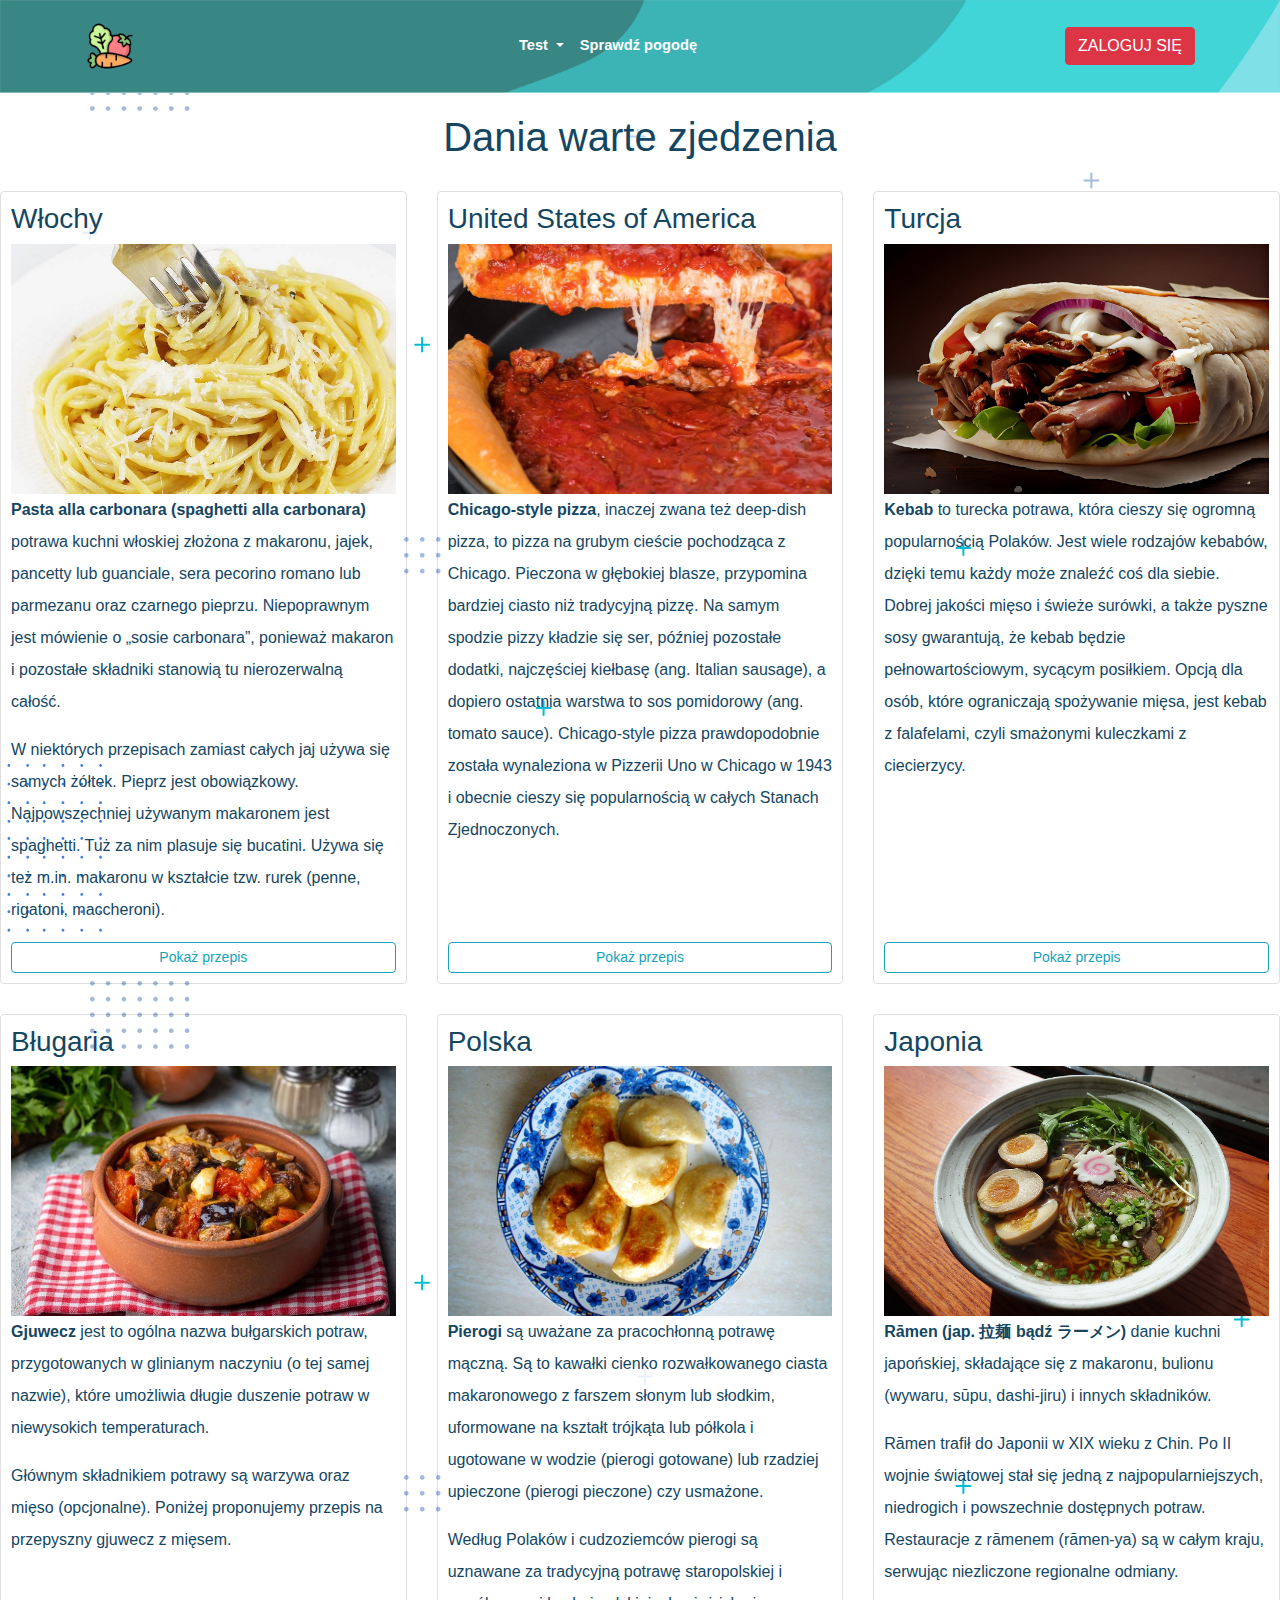
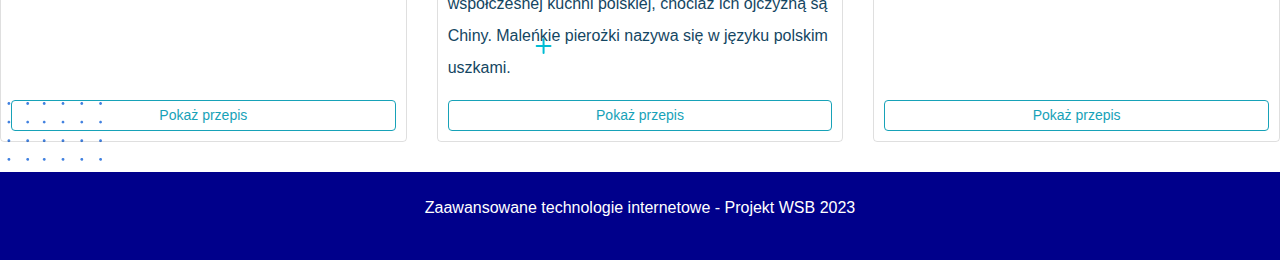
==== commit 35202b46: "added log and hrefs to rest of sites, added css ch" ====
--- a/index.html
+++ b/index.html
@@ -8,18 +8,24 @@
     <link rel="preconnect" href="https://fonts.googleapis.com">
     <link rel="preconnect" href="https://fonts.gstatic.com" crossorigin>
     <link href="https://fonts.googleapis.com/css2?family=Roboto:wght@100&display=swap" rel="stylesheet">
-    <title>Aplikacja PWA</title>
+    <title>Kuchnia marzeń</title>
     <link rel="manifest" href="manifest.json">
     <meta name="theme-color" content="#359b29">
     <link rel="stylesheet" href="style.css">
     <link rel="stylesheet" href="bootstrapp.min.css">
+    <link rel="icon" type="image/x-icon" href="./img/ikona.ico">
+    <link rel="preconnect" href="https://fonts.googleapis.com">
+    <link rel="preconnect" href="https://fonts.gstatic.com" crossorigin>
+    <link href="https://fonts.googleapis.com/css2?family=Roboto:wght@100&display=swap" rel="stylesheet">
+
 </head>
 
 <body>
     <header>
         <nav class="navbar navbar-dark lighten-4  navbar-expand-lg">
             <div class="container position-relative">
-                <a class="navbar-brand" href="/"><img src="./img/diet.png" class="d-inline-block logo" alt=""></a>
+                <a class="navbar-brand" href="./index.html"><img src="./img/diet.png" class="d-inline-block logo"
+                        style="height:50px; width:50px" alt="logo"></a>
                 <button class="navbar-toggler first-button collapsed" type="button" data-toggle="collapse"
                     data-target="#navbarSupportedContent20" aria-controls="navbarSupportedContent20"
                     aria-expanded="false" aria-label="Toggle navigation">
@@ -36,87 +42,15 @@
                                 <a class="dropdown-item" href=""><img src="" class="width-20px" alt="Ikona"
                                         loading="lazy"> Test</a>
                                 <div class="dropdown-divider"></div>
-                                <a class="dropdown-item" href=""><img src="" class="width-20px" alt="Ikona"
-                                        loading="lazy">
-                                    Test</a>
-                                <div class="dropdown-divider"></div>
-                                <a class="dropdown-item" href=""><img src="" class="width-20px" alt="Ikona"
-                                        loading="lazy">
-                                    TEst</a>
-                                <div class="dropdown-divider"></div>
-                                <a class="dropdown-item" href=""><img src="" class="width-20px" alt="Ikona"
-                                        loading="lazy"> Test</a>
-                                <div class="dropdown-divider"></div>
-                                <a class="dropdown-item" href=""><img src="" class="width-20px" alt="Ikona"
-                                        loading="lazy"> Test</a>
-                                <div class="dropdown-divider"></div>
-                                <a class="dropdown-item" href=""><img src="" class="width-20px" alt="Ikona"
-                                        loading="lazy"> Test</a>
-                                <div class="dropdown-divider"></div>
-                                <a class="dropdown-item" href=""><img src="" class="width-20px" alt="Ikona"
-                                        loading="lazy"> Test</a>
                             </div>
                         </li>
                         <li class="nav-item active">
-                            <a class="nav-link ml-auto" href="">test</a>
-                        </li>
-                        <li class="nav-item active">
-                            <a class="nav-link ml-auto" href="">Test</a>
-                        </li>
-                        <li class="nav-item dropdown active">
-                            <a class="nav-link dropdown-toggle font-weight-bold ml-auto" href="#" id="navbarDropdown"
-                                role="button" data-toggle="dropdown" aria-haspopup="true" aria-expanded="false">
-                                Test
-                            </a>
-                            <div class="dropdown-menu p-0" aria-labelledby="navbarDropdown">
-                                <a class="dropdown-item" href=""
-                                    style="background-color:#ff6666; 	color:white; font-weight:bold">
-                                    Test</a>
-                                <div class="dropdown-divider mt-0"></div>
-                                <a class="dropdown-item " href=""><span class="font-weight-bold"><img src=""
-                                            class="width-20px" alt="Ikona" loading="lazy"> </span>test</a>
-                                <div class="dropdown-divider"></div>
-                                <a class="dropdown-item " href=""><img src="" class="width-20px" alt="Ikona"
-                                        loading="lazy">
-                                    test</a>
-                                <div class="dropdown-divider"></div>
-                                <a class="dropdown-item" href=""><span class="font-weight-bold"><img src="" alt="Ikona"
-                                            class="width-20px" loading="lazy"> </span>Test</a>
-                                <div class="dropdown-divider"></div>
-                                <a class="dropdown-item" href=""><img src="" class="width-20px" alt="Ikona"
-                                        loading="lazy"> test</a>
-                                <div class="dropdown-divider"></div>
-                                <a class="dropdown-item" href=""><img alt="Ikona" src="" class="width-20px"
-                                        loading="lazy"> test</a>
-                                <div class="dropdown-divider"></div>
-                                <a class="dropdown-item" href=""><img alt="Ikona" src="" class="width-20px"
-                                        loading="lazy"> test
-                                </a>
-                                <div class="dropdown-divider"></div>
-                                <a class="dropdown-item" href=""><img alt="Ikona" src="" class="width-20px"
-                                        loading="lazy">
-                                    test</a>
-                                <div class="dropdown-divider"></div>
-                                <a class="dropdown-item" href=""><img alt="Ikona" src="" class="width-20px"
-                                        loading="lazy">test</a>
-                            </div>
-                        </li>
-                        <li class="nav-item active">
-                            <a class="nav-link ml-auto" href="">test</a>
-                        </li>
-                        <li class="nav-item active">
-                            <a class="nav-link ml-auto" href="">test</a>
-                        </li>
-                        <li class="nav-item active">
-                            <a class="nav-link ml-auto" href="">test</a>
-                        </li>
-                        <li class="nav-item active">
-                            <a class="nav-link ml-auto" href="">test</a>
+                            <a class="nav-link ml-auto" href="./api/pogoda.html">Sprawdź pogodę</a>
                         </li>
                     </ul>
                     <div class="login">
-                        <button type="button" aria-expanded="false" aria-controls="collapseExample"
-                            class="btn btn-danger" data-toggle="modal" data-target="#okienkologowania"> ZALOGUJ SIĘ <i
+                        <button type="button" id="loginButton" aria-expanded="false" aria-controls="collapseExample"
+                            class="btn btn-danger" data-toggle="modal" data-target="#loginModal"> ZALOGUJ SIĘ <i
                                 class="fas fa-level-down-alt"></i></button>
                     </div>
                 </div>
@@ -127,73 +61,124 @@
         </nav>
     </header>
     <main>
-        <section class="dishes">
-            <h2>Dania warte zjedzenia</h2>
-            <div class="container">
-                <div class="row">
-                    <div class="col-md-6">
-                        <h3>Włochy</h3>
-                        <img src="./img/carbonara.jpg" alt="carbonara" width="100%">
-                        <p><b>Pasta alla carbonara (spaghetti alla carbonara)</b> potrawa kuchni włoskiej złożona z
-                            makaronu, jajek, pancetty lub guanciale, sera pecorino romano lub parmezanu oraz czarnego
-                            pieprzu. Niepoprawnym jest mówienie o „sosie carbonara”,
-                            ponieważ makaron i pozostałe składniki stanowią tu nierozerwalną całość.</p>
-                        <p>W niektórych przepisach zamiast całych jaj używa się samych żółtek. Pieprz jest obowiązkowy.
-                            Najpowszechniej używanym makaronem jest spaghetti. Tuż za nim plasuje się bucatini. Używa
-                            się
-                            też m.in. makaronu w kształcie tzw. rurek (penne, rigatoni, maccheroni).</p>
-                        <p>Kwestią sporną jest dodatek śmietany. Zdaniem tradycjonalistów dodanie jej do carbonary jest
-                            błędem. Używają jej głównie obcokrajowcy. Inne rzadziej spotykane składniki (głównie poza
-                            granicami Włoch) to np. smażona cebula, czosnek lub białe wino.</p>
-                        <button class="btn btn-primary" data-toggle="modal" data-target="#myModal1">Pokaż
-                            przepis</button>
-                    </div>
-                    <div class="col-md-6">
-                        <h3>United States of America</h3>
-                        <img src="./img/pizza.jpg" alt="Chicago style pizza" width="100%">
-                        <p><b>Chicago-style pizza</b>, inaczej zwana też deep-dish pizza, to pizza na grubym cieście
-                            pochodząca z Chicago. Pieczona w głębokiej blasze, przypomina bardziej ciasto niż tradycyjną
-                            pizzę. Na samym spodzie pizzy kładzie się ser, później
-                            pozostałe dodatki, najczęściej kiełbasę (ang. Italian sausage), a dopiero ostatnia warstwa
-                            to
-                            sos pomidorowy (ang. tomato sauce). Chicago-style pizza prawdopodobnie została wynaleziona w
-                            Pizzerii Uno w Chicago w 1943 i obecnie
-                            cieszy się popularnością w całych Stanach Zjednoczonych.</p>
-                        <button class="btn btn-primary" data-toggle="modal" data-target="#myModal2">Pokaż
-                            przepis</button>
+        <section class="dishes" style="padding-top: 20px;">
+            <h1 style="text-align: center; font-weight: lighter;">Dania warte zjedzenia</h1>
+            <div class="container_1" style="max-width: 1440px;">
+                <div class="row equal-height">
+                    <div class="col-md-4">
+                        <div class="card d-flex flex-column bg-transparent">
+                            <h3>Włochy</h3>
+                            <img src="./img/carbonara.jpg" alt="carbonara" class="img-fluid">
+                            <p><b>Pasta alla carbonara (spaghetti alla carbonara)</b> potrawa kuchni włoskiej złożona z
+                                makaronu, jajek, pancetty lub guanciale, sera pecorino romano lub parmezanu oraz
+                                czarnego
+                                pieprzu. Niepoprawnym jest mówienie o „sosie carbonara”,
+                                ponieważ makaron i pozostałe składniki stanowią tu nierozerwalną całość.</p>
+                            <p>W niektórych przepisach zamiast całych jaj używa się samych żółtek. Pieprz jest
+                                obowiązkowy.
+                                Najpowszechniej używanym makaronem jest spaghetti. Tuż za nim plasuje się bucatini.
+                                Używa
+                                się
+                                też m.in. makaronu w kształcie tzw. rurek (penne, rigatoni, maccheroni).</p>
+                            <button class="btn btn-outline-info rounded float-right btn-sm mt-auto" data-toggle="modal"
+                                data-target="#myModal1">Pokaż
+                                przepis</button>
+                        </div>
+                    </div>
+                    <div class="col-md-4">
+                        <div class="card d-flex flex-column bg-transparent">
+                            <h3>United States of America</h3>
+                            <img src="./img/pizza.jpg" alt="Chicago style pizza" class="img-fluid">
+                            <p><b>Chicago-style pizza</b>, inaczej zwana też deep-dish pizza, to pizza na grubym cieście
+                                pochodząca z Chicago. Pieczona w głębokiej blasze, przypomina bardziej ciasto niż
+                                tradycyjną
+                                pizzę. Na samym spodzie pizzy kładzie się ser, później
+                                pozostałe dodatki, najczęściej kiełbasę (ang. Italian sausage), a dopiero ostatnia
+                                warstwa
+                                to
+                                sos pomidorowy (ang. tomato sauce). Chicago-style pizza prawdopodobnie została
+                                wynaleziona w
+                                Pizzerii Uno w Chicago w 1943 i obecnie
+                                cieszy się popularnością w całych Stanach Zjednoczonych.</p>
+                            <button class="btn btn-outline-info rounded float-right btn-sm mt-auto" data-toggle="modal"
+                                data-target="#myModal2">Pokaż
+                                przepis</button>
+                        </div>
+                    </div>
+                    <div class="col-md-4">
+                        <div class="card d-flex flex-column bg-transparent">
+                            <h3>Turcja</h3>
+                            <img src="./img/kebab.jpg " alt="Kebab pita" class="img-fluid">
+                            <p><b>Kebab</b> to turecka potrawa, która cieszy się ogromną popularnością
+                                Polaków.
+                                Jest wiele rodzajów kebabów, dzięki temu każdy może znaleźć coś dla siebie. Dobrej
+                                jakości
+                                mięso
+                                i świeże surówki, a także pyszne sosy
+                                gwarantują, że kebab będzie pełnowartościowym, sycącym posiłkiem. Opcją dla osób, które
+                                ograniczają spożywanie mięsa, jest kebab z falafelami, czyli smażonymi kuleczkami z
+                                ciecierzycy.
+                            </p>
+                            <button class="btn btn-outline-info rounded float-right btn-sm mt-auto" data-toggle="modal"
+                                data-target="#myModal3">Pokaż
+                                przepis</button>
+                        </div>
                     </div>
                 </div>
             </div>
         </section>
         <section class="dishes">
-            <div class="container">
-                <div class="row">
-                    <div class="col-md-6">
-                        <h3>Turcja</h3>
-                        <img src="./img/kebab.jpg" alt="Kebab pita" width="100%">
-                        <p><b>Sallam Allekum</b> Kebab to turecka potrawa, która cieszy się ogromną popularnością
-                            Polaków.
-                            Jest wiele rodzajów kebabów, dzięki temu każdy może znaleźć coś dla siebie. Dobrej jakości
-                            mięso
-                            i świeże surówki, a także pyszne sosy
-                            gwarantują, że kebab będzie pełnowartościowym, sycącym posiłkiem. Opcją dla osób, które
-                            ograniczają spożywanie mięsa, jest kebab z falafelami, czyli smażonymi kuleczkami z
-                            ciecierzycy.
-                        </p>
-                        <button class="btn btn-primary" data-toggle="modal" data-target="#myModal3">Pokaż
-                            przepis</button>
-                    </div>
-                    <div class="col-md-6">
-                        <h3>Bługaria</h3>
-                        <img src="./img/gjuwecz.jpg" alt="Gjuwecz" width="100%">
-                        <p>
-                            <b>Gjuwecz</b> jest to ogólna nazwa bułgarskich potraw, przygotowanych w glinianym naczyniu
-                            (o tej samej nazwie), które umożliwia długie duszenie potraw w niewysokich temperaturach.
-                        </p>
-                        <p>Głównym składnikiem potrawy są warzywa oraz mięso (opcjonalne). Poniżej proponujemy przepis
-                            na przepyszny gjuwecz z mięsem.</p>
-                        <button class="btn btn-primary" data-toggle="modal" data-target="#myModal4">Pokaż
-                            przepis</button>
+            <div class="container_1" style="max-width: 1440px;">
+                <div class="row equal-height">
+                    <div class="col-md-4">
+                        <div class="card d-flex flex-column bg-transparent">
+                            <h3>Bługaria</h3>
+                            <img src="./img/gjuwecz.jpg" alt="Gjuwecz" class="img-fluid">
+                            <p>
+                                <b>Gjuwecz</b> jest to ogólna nazwa bułgarskich potraw, przygotowanych w glinianym
+                                naczyniu
+                                (o tej samej nazwie), które umożliwia długie duszenie potraw w niewysokich
+                                temperaturach.
+                            </p>
+                            <p>Głównym składnikiem potrawy są warzywa oraz mięso (opcjonalne). Poniżej proponujemy
+                                przepis
+                                na przepyszny gjuwecz z mięsem.</p>
+                            <button class="btn btn-outline-info rounded float-right btn-sm mt-auto" data-toggle="modal"
+                                data-target="#myModal4">Pokaż
+                                przepis</button>
+                        </div>
+                    </div>
+                    <div class="col-md-4">
+                        <div class="card d-flex flex-column bg-transparent">
+                            <h3>Polska</h3>
+                            <img src="./img/pierogi.jpeg" alt="Pierogi" class="img-fluid">
+                            <p>
+                                <b>Pierogi</b> są uważane za pracochłonną potrawę mączną. Są to kawałki cienko
+                                rozwałkowanego ciasta makaronowego z farszem słonym lub słodkim, uformowane na kształt
+                                trójkąta lub półkola i ugotowane w wodzie (pierogi gotowane) lub rzadziej upieczone
+                                (pierogi pieczone) czy usmażone.
+                            </p>
+                            <p>Według Polaków i cudzoziemców pierogi są uznawane za tradycyjną potrawę staropolskiej i
+                                współczesnej kuchni polskiej, chociaż ich ojczyzną są Chiny. Maleńkie pierożki nazywa
+                                się w języku polskim uszkami.</p>
+                            <button class="btn btn-outline-info rounded float-right btn-sm mt-auto" data-toggle="modal"
+                                data-target="#myModal5">Pokaż
+                                przepis</button>
+                        </div>
+                    </div>
+                    <div class="col-md-4">
+                        <div class="card d-flex flex-column bg-transparent">
+                            <h3>Japonia</h3>
+                            <img src="./img/ramen.jpg" alt="Ramen" class="img-fluid">
+                            <p><b>Rāmen (jap. 拉麺 bądź ラーメン)</b> danie kuchni japońskiej, składające się z makaronu,
+                                bulionu (wywaru, sūpu, dashi-jiru) i innych składników.</p>
+                            <p>Rāmen trafił do Japonii w XIX wieku z Chin. Po II wojnie światowej stał się jedną z
+                                najpopularniejszych, niedrogich i powszechnie dostępnych potraw. Restauracje z rāmenem
+                                (rāmen-ya) są w całym kraju, serwując niezliczone regionalne odmiany.</p>
+                            <button class="btn btn-outline-info rounded float-right btn-sm mt-auto" data-toggle="modal"
+                                data-target="#myModal6">Pokaż
+                                przepis</button>
+                        </div>
                     </div>
                 </div>
             </div>
@@ -278,6 +263,78 @@
                 </div>
             </div>
         </div>
+
+        <div class="modal fade" id="myModal5" tabindex="-1" role="dialog" aria-labelledby="modalLabel5"
+            aria-hidden="true">
+            <div class="modal-dialog" role="document">
+                <div class="modal-content">
+                    <div class="modal-header">
+                        <h5 class="modal-title" id="modalLabel4">Modal 5</h5>
+                        <button type="button" class="close" data-dismiss="modal" aria-label="Zamknij">
+                            <span aria-hidden="true">&times;</span>
+                        </button>
+                    </div>
+                    <div class="modal-body">
+                        <p>Treść Modalu 5</p>
+                    </div>
+                    <div class="modal-footer">
+                        <button type="button" class="btn btn-secondary" data-dismiss="modal">Zamknij</button>
+                    </div>
+                </div>
+            </div>
+        </div>
+
+        <div class="modal fade" id="myModal6" tabindex="-1" role="dialog" aria-labelledby="modalLabel6"
+            aria-hidden="true">
+            <div class="modal-dialog" role="document">
+                <div class="modal-content">
+                    <div class="modal-header">
+                        <h5 class="modal-title" id="modalLabel6">Modal 6</h5>
+                        <button type="button" class="close" data-dismiss="modal" aria-label="Zamknij">
+                            <span aria-hidden="true">&times;</span>
+                        </button>
+                    </div>
+                    <div class="modal-body">
+                        <p>Treść Modalu 6</p>
+                    </div>
+                    <div class="modal-footer">
+                        <button type="button" class="btn btn-secondary" data-dismiss="modal">Zamknij</button>
+                    </div>
+                </div>
+            </div>
+        </div>
+        <div class="modal fade" id="loginModal" tabindex="-1" role="dialog" aria-labelledby="loginModalLabel"
+            aria-hidden="true">
+            <div class="modal-dialog" role="document">
+                <div class="modal-content">
+                    <div class="modal-header">
+                        <h5 class="modal-title" id="loginModalLabel">Logowanie</h5>
+                        <button type="button" class="close" data-dismiss="modal" aria-label="Close">
+                            <span aria-hidden="true">&times;</span>
+                        </button>
+                    </div>
+                    <div class="modal-body">
+                        <form>
+                            <div class="form-group">
+                                <label for="loginInput">Login</label>
+                                <input type="text" class="form-control" id="loginInput" placeholder="Wprowadź login">
+                            </div>
+                            <div class="form-group">
+                                <label for="passwordInput">Hasło</label>
+                                <input type="password" class="form-control" id="passwordInput"
+                                    placeholder="Wprowadź hasło">
+                            </div>
+                        </form>
+                    </div>
+                    <div class="modal-footer">
+                        <a href="./rejestracja/rejestracja.html" class="btn btn-success">Zarejestruj się</button></a>
+                        <button type="button" class="btn btn-primary" id="loginSubmitButton">Zaloguj</button>
+                        <button type="button" class="btn btn-secondary" data-dismiss="modal">Zamknij</button>
+                    </div>
+                </div>
+            </div>
+        </div>
+
 
 
     </main>
@@ -289,6 +346,7 @@
         integrity="sha384-wfSDF2E50Y2D1uUdj0O3uMBJnjuUD4Ih7YwaYd1iqfktj0Uod8GCExl3Og8ifwB6"
         crossorigin="anonymous"></script>
     <script src="sw.js"></script>
+    <script src="logowanie.js"></script>
 </body>
 
 </html>--- a/style.css
+++ b/style.css
@@ -2,6 +2,10 @@
     margin: 0;
     padding: 0;
     box-sizing: border-box;
+}
+
+div {
+    display: block;
 }
 
 body {
@@ -17,22 +21,15 @@
     font-family: 'Montserrat', sans-serif;
 }
 
-.float-right {
-    float: right !important;
-}
-
 header {
-    padding: 20px;
-    display: flex;
+    background-image: url('./img/hedi.jpg');
+    background-position: center;
     flex-direction: column;
     justify-content: space-between;
     align-items: center;
-}
-
-header h1 {
-    margin-bottom: 5px;
-    padding-bottom: 2px;
-    border-bottom: 1px solid black
+    background-size: cover;
+    background-position: top;
+    background-repeat: no-repeat;
 }
 
 footer {
@@ -101,10 +98,36 @@
     margin-right: -15px;
 }
 
-.container {
+.container_1 {
     width: 100%;
-    padding-right: 15px;
-    padding-left: 15px;
     margin-left: auto;
     margin-right: auto;
+    margin-top: 30px;
+    margin-bottom: 30px;
 }
+
+.row.equal-height {
+    display: flex;
+    flex-wrap: wrap;
+}
+
+.row.equal-height .col-md-4 {
+    display: flex;
+}
+
+.row.equal-height .col-md-4>div {
+    flex-grow: 1;
+}
+
+.card {
+    padding: 10px;
+}
+
+h1 {
+    font-family: 'Roboto Thin', Arial, sans-serif;
+    font-weight: 400;
+}
+
+.error {
+    color: red;
+}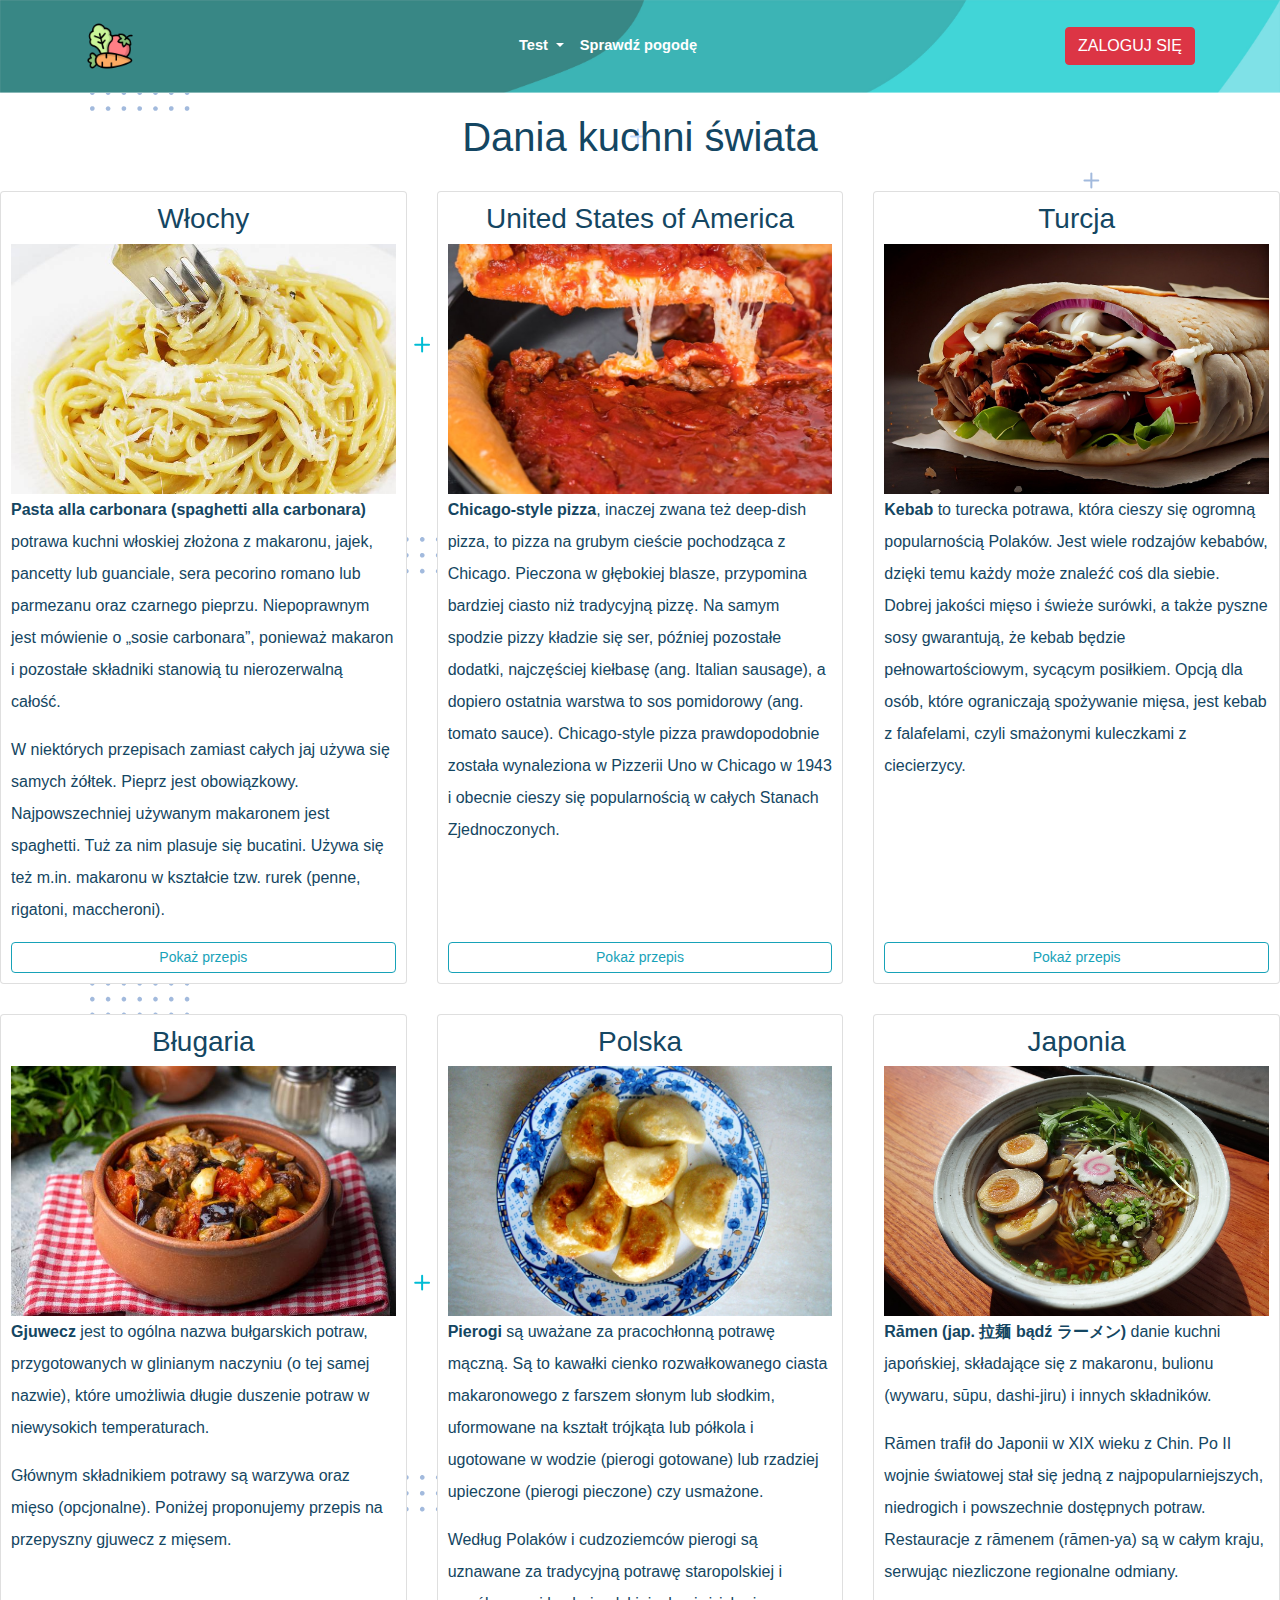
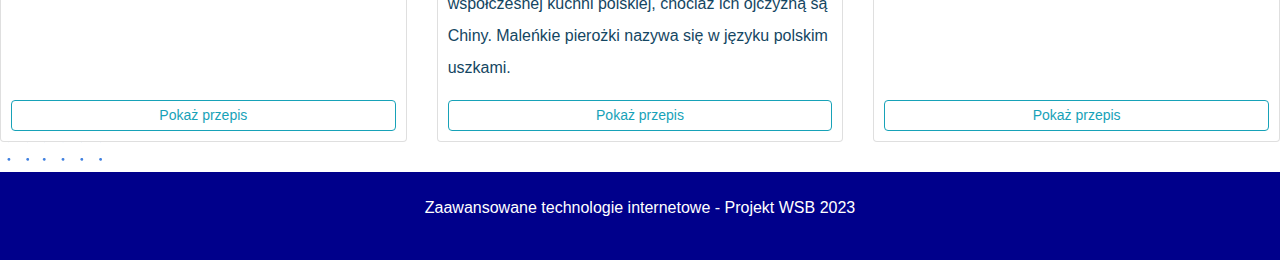
==== commit c5bcbade: "Added style to pogoda.html, more data from api" ====
--- a/index.html
+++ b/index.html
@@ -62,11 +62,11 @@
     </header>
     <main>
         <section class="dishes" style="padding-top: 20px;">
-            <h1 style="text-align: center; font-weight: lighter;">Dania warte zjedzenia</h1>
+            <h1 style="text-align: center; font-weight: lighter;">Dania kuchni świata</h1>
             <div class="container_1" style="max-width: 1440px;">
                 <div class="row equal-height">
                     <div class="col-md-4">
-                        <div class="card d-flex flex-column bg-transparent">
+                        <div class="card d-flex flex-column">
                             <h3>Włochy</h3>
                             <img src="./img/carbonara.jpg" alt="carbonara" class="img-fluid">
                             <p><b>Pasta alla carbonara (spaghetti alla carbonara)</b> potrawa kuchni włoskiej złożona z
@@ -86,7 +86,7 @@
                         </div>
                     </div>
                     <div class="col-md-4">
-                        <div class="card d-flex flex-column bg-transparent">
+                        <div class="card d-flex flex-column">
                             <h3>United States of America</h3>
                             <img src="./img/pizza.jpg" alt="Chicago style pizza" class="img-fluid">
                             <p><b>Chicago-style pizza</b>, inaczej zwana też deep-dish pizza, to pizza na grubym cieście
@@ -106,7 +106,7 @@
                         </div>
                     </div>
                     <div class="col-md-4">
-                        <div class="card d-flex flex-column bg-transparent">
+                        <div class="card d-flex flex-column">
                             <h3>Turcja</h3>
                             <img src="./img/kebab.jpg " alt="Kebab pita" class="img-fluid">
                             <p><b>Kebab</b> to turecka potrawa, która cieszy się ogromną popularnością
@@ -131,7 +131,7 @@
             <div class="container_1" style="max-width: 1440px;">
                 <div class="row equal-height">
                     <div class="col-md-4">
-                        <div class="card d-flex flex-column bg-transparent">
+                        <div class="card d-flex flex-column">
                             <h3>Bługaria</h3>
                             <img src="./img/gjuwecz.jpg" alt="Gjuwecz" class="img-fluid">
                             <p>
@@ -149,7 +149,7 @@
                         </div>
                     </div>
                     <div class="col-md-4">
-                        <div class="card d-flex flex-column bg-transparent">
+                        <div class="card d-flex flex-column">
                             <h3>Polska</h3>
                             <img src="./img/pierogi.jpeg" alt="Pierogi" class="img-fluid">
                             <p>
@@ -167,7 +167,7 @@
                         </div>
                     </div>
                     <div class="col-md-4">
-                        <div class="card d-flex flex-column bg-transparent">
+                        <div class="card d-flex flex-column">
                             <h3>Japonia</h3>
                             <img src="./img/ramen.jpg" alt="Ramen" class="img-fluid">
                             <p><b>Rāmen (jap. 拉麺 bądź ラーメン)</b> danie kuchni japońskiej, składające się z makaronu,
@@ -188,13 +188,40 @@
             <div class="modal-dialog" role="document">
                 <div class="modal-content">
                     <div class="modal-header">
-                        <h5 class="modal-title" id="modalLabel1">Modal 1</h5>
+                        <h5 class="modal-title" id="modalLabel1">Składniki i przepis</h5>
                         <button type="button" class="close" data-dismiss="modal" aria-label="Zamknij">
                             <span aria-hidden="true">&times;</span>
                         </button>
                     </div>
                     <div class="modal-body">
-                        <p>Treść Modalu 1</p>
+                        <p><b>Składniki na ok. 3 porcje:</b></p>
+                        <ul>
+                            <li>200 g makaronu spaghetti</li>
+                            <li>100 g boczku</li>
+                            <li>2 jajka</li>
+                            <li>100 g słodkiej, płynnej śmietanki 30%</li>
+                            <li>30 g startego sera Pecorino (Parmezanu lub Grana Padano) + trochę do posypania</li>
+                            <li>sól, czarny pieprz świeżo zmielony</li>
+                            <li>posiekana natka pietruszki (opcjonalnie)</li>
+                        </ul>
+                        <p><b>Sposób przygotowania:</b></p>
+                        <ol type="1">
+                            <li>Makaron ugotować w osolonej wodzie, według przepisu na opakowaniu. Odcedzić. Nie
+                                przelewać
+                                wodą!</li>
+                            <li>Boczek pokroić w drobną kostkę. Podsmażyć na patelni na niskiej mocy palnika, aż się
+                                lekko
+                                zarumieni. (Jeśli boczek jest bardzo chudy, dodać łyżkę oleju).</li>
+                            <li>Śmietankę, jajka, ser, szczyptę soli i dość dużą ilość pieprzu przełożyć do miski
+                                (najlepiej
+                                wysokiej i wąskiej) i zmiksować blenderem.</li>
+                            <li>Ugotowany makaron dodać do gorącego boczku. Przesmażyć, mieszając przez ok. 1 minutę.
+                                Patelnię ściągnąć z palnika, dodać masę jajeczną i wymieszać. Można dodać też posiekaną
+                                natkę pietruszki. Mieszać przez chwilę, aż wszystkie składniki dobrze się połączą, a sos
+                                lekko zgęstnieje. (Lepiej nie mieszać na palniku, żeby nie zrobiła się jajecznica!).
+                            </li>
+                            <li>Wyłożyć na talerze i posypać resztą startego sera.</li>
+                        </ol>
                     </div>
                     <div class="modal-footer">
                         <button type="button" class="btn btn-secondary" data-dismiss="modal">Zamknij</button>
@@ -209,13 +236,46 @@
             <div class="modal-dialog" role="document">
                 <div class="modal-content">
                     <div class="modal-header">
-                        <h5 class="modal-title" id="modalLabel2">Modal 2</h5>
+                        <h5 class="modal-title" id="modalLabel2">Składniki i przepis</h5>
                         <button type="button" class="close" data-dismiss="modal" aria-label="Zamknij">
                             <span aria-hidden="true">&times;</span>
                         </button>
                     </div>
                     <div class="modal-body">
-                        <p>Treść Modalu 2</p>
+                        <p><b>Składniki na 1 pizzę</b></p>
+                        <ul>
+                            <li>500 G POMIDORÓW PELATI</li>
+                            <li>1 CEBULA</li>
+                            <li>2 ZĄBKI CZOSNKU</li>
+                            <li>2 ŁYŻKI OLEJU ROŚLINNEGO</li>
+                            <li>1 ŁYŻECZKA SUSZONEGO OREGANO</li>
+                            <li>1 ŁYŻECZKA SUSZONEJ BAZYLII</li>
+                            <li>150 G SERA MOZZARELLA W PLASTRACH</li>
+                            <li>150 G TARTEGO SERA MOZZARELLA</li>
+                            <li>1 CZUBATA ŁYŻKA PARMEZANU</li>
+                            <li>3-5 PIECZAREK</li>
+                            <li>4-6 PLASTRÓW GOTOWANEJ SZYNKI</li>
+                            <li>6-8 CZARNYCH OLIWEK</li>
+                            <li>2 MIĘSISTE POMIDORY LUB 150 G POMIDORKÓW KOKTAJLOWYCH</li>
+                            <li>ORAZ TORTOWNICA LUB OKRĄGŁA FORMA DO CIASTA O WYSOKICH ŚCIANKACH</li>
+                        </ul>
+                        <p><b>Sposób przygotowania</b></p>
+                        <ol type="1">
+                            <li>Porcję ciasta rozwałkować i wylepić nim posmarowaną olejem tortownicę tak, aby powstały
+                                wysokie ścianki.</li>
+                            <li>Przygotować sos: Cebulę i czosnek drobno posiekać, zeszklić na oleju.</li>
+                            <li>Do cebuli dodać pomidory, przyprawić oregano i bazylią, solą i pieprzem. Doprowadzić do
+                                wrzenia, a następnie gotować jeszcze 10 minut.</li>
+                            <li>Pieczarki i oliwki pokroić na plasterki, szynkę na kawałki, pomidory na dość grube
+                                plastry. Jeśli używacie pomidorków koktajlowych to przekroić każdy na pół.</li>
+                            <li>Na dnie ciasta położyć mozzarellę pokrojoną na plastry. </li>
+                            <li>Na serze ułożyć pieczarki, szynkę i oliwki. Posypać tartym serem. Na wierzchu ułożyć
+                                plastry pomidorów.</li>
+                            <li>Całość zalać sosem pomidorowym.</li>
+                            <li>Wstawić do piekarnika nagrzanego do 220°C z włączonym grzaniem góra-dół i piec 25 minut
+                                na dolnej półce.</li>
+                            <li>Gotową pizzę posypać parmezanem i podawać od razu, póki ser jest półpłynny. </li>
+                        </ol>
                     </div>
                     <div class="modal-footer">
                         <button type="button" class="btn btn-secondary" data-dismiss="modal">Zamknij</button>
@@ -229,13 +289,47 @@
             <div class="modal-dialog" role="document">
                 <div class="modal-content">
                     <div class="modal-header">
-                        <h5 class="modal-title" id="modalLabel3">Modal 3</h5>
+                        <h5 class="modal-title" id="modalLabel3">Składniki i przepis</h5>
                         <button type="button" class="close" data-dismiss="modal" aria-label="Zamknij">
                             <span aria-hidden="true">&times;</span>
                         </button>
                     </div>
                     <div class="modal-body">
-                        <p>Treść Modalu 3</p>
+                        <p><b>Składniki na 4 kebaby</b></p>
+                        <ul>
+                            <li>3 piersi z kurczaka</li>
+                            <li>1 opakowanie Fix Kebab</li>
+                            <li>2 łyżki jogurtu naturalnego</li>
+                            <li>1 szklanka białej kapusty poszatkowanej</li>
+                            <li>1 szklanka czerwonej kapusty poszatkowanej</li>
+                            <li>1 sztuka cebuli białej</li>
+                            <li>1 pomidor</li>
+                            <li>4 sztuki placka tortilli</li>
+                            <li>1 łyżeczka chilli mielonego</li>
+                            <li>50 ml oleju</li>
+                            <li>4 łyżki ketchupu</li>
+                            <li>2 łyżki majonezu</li>
+                        </ul>
+                        <p><b>Sposób przygotowania</b></p>
+                        <ol type="1">
+                            <li>Zawartość Fix Kebab z sosem czosnkowym Knorr wymieszaj z ketchupem, majonezem i
+                                jogurtem. Jeśli chcesz, aby kebab był zdecydowanie ostrzejszy – dodaj również chilli.
+                            </li>
+                            <li>Zawartość fixu z opakowania (marynata) wymieszaj z 3 łyżkami oliwy. Piersi z kurczaka
+                                opłucz, osusz i pokrój w cienkie paski. Tak przygotowane mięso wymieszaj z gotową
+                                marynatą i odstaw na 15 minut do lodówki.</li>
+                            <li>Na rozgrzanej patelni usmaż zamarynowane mięso kurczaka. Pomidory umyj, pozbądź się
+                                szypułek i pokrój w półksiężyce. Cebulę obierz i pokrój w piórka. W dużej misce
+                                spożywczej połącz oba rodzaje poszatkowanej kapusty i pokrojoną cebulę, a następnie
+                                dodaj przygotowany wcześniej sos i wymieszaj ręką dokładnie wszystkie składniki.</li>
+                            <li>Na stole, kuchennym blacie lub stolnicy rozłóż placki tortilli – na każdy z nich wyłóż
+                                wymieszaną z sosem kapustę, usmażonego kurczaka oraz pokrojonego w półksiężyce pomidora.
+                                Całość zroluj dość mocno, podwijając do środka boki tortilli, aby farsz nie wydostawał
+                                się na zewnątrz.</li>
+                            <li>Tak przygotowane kebaby ułóż na wyłożonej pergaminem blasze i zapiecz w rozgrzanym do
+                                180°C piekarniku przez 5-8 minut. Jeszcze lepszy efekt uzyskasz, zapiekając kebaby na
+                                elektrycznym grillu, jeśli taki posiadasz.</li>
+                        </ol>
                     </div>
                     <div class="modal-footer">
                         <button type="button" class="btn btn-secondary" data-dismiss="modal">Zamknij</button>
@@ -249,13 +343,41 @@
             <div class="modal-dialog" role="document">
                 <div class="modal-content">
                     <div class="modal-header">
-                        <h5 class="modal-title" id="modalLabel4">Modal 4</h5>
+                        <h5 class="modal-title" id="modalLabel4">Składniki i przepis</h5>
                         <button type="button" class="close" data-dismiss="modal" aria-label="Zamknij">
                             <span aria-hidden="true">&times;</span>
                         </button>
                     </div>
                     <div class="modal-body">
-                        <p>Treść Modalu 4</p>
+                        <p><b>Składniki na 4 porcje</b></p>
+                        <ul>
+                            <li>500 G MIĘSA Z ŁOPATKI WIEPRZOWEJ</li>
+                            <li>1 CEBULA</li>
+                            <li>300 G POMIDORÓW (LUB PUSZKA POMIDORÓW)</li>
+                            <li>300 G ZIELONEJ PAPRYKI</li>
+                            <li>1 BAKŁAŻAN</li>
+                            <li>3-4 ZIEMNIAKI</li>
+                            <li>2 GARŚCIE FASOLI SZPARAGOWEJ</li>
+                            <li>1 SZKLANKA BULIONU WARZYWNEGO</li>
+                            <li>OLEJ DO SMAŻENIA</li>
+                            <li>2 ŁYŻKI NATKI PIETRUSZKI
+                            </li>
+                            <li>PIEPRZ, SŁODKA LUB OSTRA PAPRYKA</li>
+                        </ul>
+                        <p><b>Sposób przygotowania</b></p>
+                        <ol type="1">
+                            <li>Mięso pokrój w kostkę i podsmaż na rozgrzanym oleju, a następnie wyjmij.</li>
+                            <li>Cebulę pokrój, zeszklij na oleju. Pomidory sparz, obierz ze skórki, pokrój w kostkę,
+                                dodaj do cebuli.</li>
+                            <li>Następnie dodaj mięso i zalej wszystko szklanką bulionu. Duś do momentu, aż mięso będzie
+                                prawie miękkie. Przełóż do naczynia żaroodpornego.</li>
+                            <li>Bakłażana pokrój w plasterki, posyp solą i odstaw, aby wyciekł z niego sok. Następnie
+                                przepłucz go wodą.</li>
+                            <li>Do mięsa dodaj pokrojone w plasterki ziemniaki, bakłażana, paprykę i pociętą fasolkę.
+                                Przypraw papryką. Zalej wszystko tłuszczem ze smażenia mięsa. </li>
+                            <li>Następnie całość wstaw do rozgrzanego do 180°C piekarnika na 40 minut. Podawaj posypany
+                                natką pietruszki z chlebem pita lub bułeczką.</li>
+                        </ol>
                     </div>
                     <div class="modal-footer">
                         <button type="button" class="btn btn-secondary" data-dismiss="modal">Zamknij</button>
@@ -269,13 +391,68 @@
             <div class="modal-dialog" role="document">
                 <div class="modal-content">
                     <div class="modal-header">
-                        <h5 class="modal-title" id="modalLabel4">Modal 5</h5>
+                        <h5 class="modal-title" id="modalLabel4">Składniki i przepis</h5>
                         <button type="button" class="close" data-dismiss="modal" aria-label="Zamknij">
                             <span aria-hidden="true">&times;</span>
                         </button>
                     </div>
                     <div class="modal-body">
-                        <p>Treść Modalu 5</p>
+                        <p><b>Liczba porcji: 60</b></p>
+                        <p><b>Składniki na ciasto</b></p>
+                        <ul>
+                            <li>500 g mąki pszennej np. typ 500</li>
+                            <li>szklanka gorącej wody - 250 ml</li>
+                            <li>4 łyżki oleju - 50 ml</li>
+                            <li>pół łyżeczki soli</li>
+                        </ul>
+                        <p><b>Składniki na farsz</b></p>
+                        <ul>
+                            <li>300 g twarogu półtłustego</li>
+                            <li>duża cebula - 300 g</li>
+                            <li>500 g ugotowanych ziemniaków</li>
+                            <li>2 łyżki masła klarowanego</li>
+                            <li>po pół płaskiej łyżeczki soli i pieprzu</li>
+                        </ul>
+                        <p><b>Sposób przygotowania</b></p>
+                        <ol type="1">
+                            <li>Obierz około 650-700 gramów ziemniaków i ugotuj do miękkości w osolonej wodzie. Odlej
+                                wodę, dokładnie osusz i zmiel ziemniaki lub ubij tłuczkiem na puree. Powinno Ci wyjść
+                                nie więcej niż 500 gramów masy ziemniaczanej. Puree odstaw do przestudzenia. Do miski ze
+                                zmielonymi ziemniakami dodaj też po pół płaskiej łyżeczki soli i pieprzu.</li>
+                            <li>Dużą cebulę obierz i poszatkuj. Możesz też użyć kilku mniejszych sztuk o łącznej wadze
+                                około 300 gramów. Na nagrzaną patelnię dodaj dwie łyżki masła klarowanego. Dodaj
+                                poszatkowaną cebulę i podsmażaj na średniej mocy palnika przez około 10 minut. Masło
+                                możesz zastąpić delikatną oliwą lub innym ulubionym olejem do smażenia. </li>
+                            <li>Do farszu potrzebujesz 300 gramów twarogu. Możesz użyć twaróg półtłusty lub tłusty w
+                                kostce, typu krajanka (w bloczkach) lub też w "trójkącie" pakowany w papier. Twaróg
+                                można zmielić w maszynce lub też przepuścić przez ręczną praskę. Do farszu na pierogi
+                                ruskie nie używam twarogu mielonego sernikowego w wiaderku, ponieważ nawet te bardzo
+                                dobrej jakości twarogi mielone nie są tak zwarte, jak te sprzedawane w kostce. </li>
+                            <li>Masę ziemniaczaną, zmielony twaróg, zeszkloną z masłem cebulę oraz sól i pieprz
+                                wymieszaj razem w jednej misce. Farsz na pierogi ruskie jest już gotowy.</li>
+                            <li>Przygotuj ciasto na ruskie pierogi. Do szerokiej miski przesiej mąkę. Pół kilograma
+                                mąki, to połowa standardowego opakowania o wadze jednego kilograma. Dodaj pół łyżeczki
+                                soli oraz cztery łyżki oleju np. rzepakowego. Olej z pestek winogron oraz inne oleje o
+                                delikatnym smaku również się sprawdzą. Wlej szklankę gorącej, przegotowanej wody i
+                                zamieszaj ciasto łyżką a następnie zacznij je wyrabiać. </li>
+                            <li>Gotową kulę ciasta zawiń w folię i odłóż na 30 minut. Ciasto po leżakowaniu nie będzie
+                                się kurczyć podczas wałkowania.</li>
+                            <li>Po tym czasie ciasto odwiń z folii i podziel na 3 części. Dwa kawałki odłóż na bok i
+                                przykryj bawełnianą ściereczką, by ciasto nie obsychało.</li>
+                            <li>Jeden kawałek rozwałkuj cienko na stolnicy lub na blacie lekko oprószonym mąką. Przy
+                                pomocy wykrawaczki o średnicy około 8 cm wycinaj okrągłe placki pod pierogi. Na środek
+                                placka nakładaj farsz na pierogi ruskie. Daję zawsze sporo farszu. Kulkę farszu lekko
+                                spłaszczam na kształt wałeczka, by idealnie wypełnić wnętrze pieroga. Pierogi składaj na
+                                pół i sklejaj boki. Po sklejeniu łączenia polecam wykonać dodatkowo falbankę. </li>
+                            <li>Pierogi układaj obok siebie na stolnicy. Aby oczekujące na gotowanie pierogi nie schły,
+                                przykryj je lekko wilgotną bawełnianą ściereczką.</li>
+                            <li>Każdą serię umieszczaj w garnku z osoloną, gotującą się wodą. Woda nie powinna mocno
+                                bulgonić. Pierogi wyławiaj po około 3-4 minutach od ich wypłynięcia na powierzchnię W
+                                ten sposób ugotuj wszystkie pierogi. Wyszło mi około 60 pierogów. </li>
+                            <li>Gotowe pierogi ruskie polałam masłem klarowanym z zeszkloną cebulą. Taką okrasę
+                                szykujesz identycznie, jak cebulkę na maśle, którą wykorzystujesz do zrobienia farszu na
+                                ruskie. </li>
+                        </ol>
                     </div>
                     <div class="modal-footer">
                         <button type="button" class="btn btn-secondary" data-dismiss="modal">Zamknij</button>
@@ -289,13 +466,67 @@
             <div class="modal-dialog" role="document">
                 <div class="modal-content">
                     <div class="modal-header">
-                        <h5 class="modal-title" id="modalLabel6">Modal 6</h5>
+                        <h5 class="modal-title" id="modalLabel6">Składniki i przepis</h5>
                         <button type="button" class="close" data-dismiss="modal" aria-label="Zamknij">
                             <span aria-hidden="true">&times;</span>
                         </button>
                     </div>
                     <div class="modal-body">
-                        <p>Treść Modalu 6</p>
+                        <p><b>Składniki na bulion</b></p>
+                        <ul>
+                            <li>1 kg kości wieprzowych</li>
+                            <li>1 kg kości drobiowych (np. korpus kurczaka, indyka)</li>
+                            <li>4 cebulki szalotki</li>
+                            <li>10 cm korzenia imbiru</li>
+                            <li>pół główki czosnku</li>
+                            <li>2 marchewki</li>
+                            <li>wodorosty/algi konbu - płat o wymiarach ok. 7 x 20 cm</li>
+                            <li>ok. 80 - 100 ml japońskiego sosu sojowego (shoyu)</li>
+                            <li>80 ml sake (wino ryżowe)</li>
+                        </ul>
+                        <p><b>Składniki do dodatków</b></p>
+                        <ul>
+                            <li>wolno gotowana wieprzowina</li>
+                            <li>30 g suszonych grzybów shitake</li>
+                            <li>500 g świeżego makaronu ramen lub 220 g suszonego</li>
+                            <li>dymka lub szczypiorek</li>
+                            <li>6 jajek</li>
+                            <li>przyprawa shichimi togarashi</li>
+                            <li>prasowane glony (sushi nori)</li>
+                        </ul>
+                        <p><b>Sposób przygotowania: Bulion</b></p>
+                        <ol type="1">
+                            <li>Do dużego garnka włożyć kości wieprzowe i drobiowe. Całkowicie zalać je zimną wodą.
+                                Doprowadzić do wrzenia na dużym ogniu, następnie odcedzić, przepłukać zimną wodą i
+                                ponownie włożyć je do pustego garnka.</li>
+                            <li>Cebulki obrać z zewnętrznych łusek, umyć. Cebulki i czosnek rozgnieść dla uwolnienia
+                                soku, dodać do garnka z mięsem. Dodać pokrojony na plastry imbir oraz obraną i pokrojoną
+                                na kilka części marchewkę. Dodać zgrubnie opłukany glon konbu i zalać całość zimną wodą
+                                (około 2 litry, do przykrycia składników). </li>
+                            <li>Zagotować na dużym ogniu, wyjąć konbu (nie będzie potrzebne), usunąć z wierzchu
+                                szumowinę jeśli się pojawi. Ustawić garnek na minimalnym palniku, zmniejszyć ogień do
+                                minimum. Gotować pod uchyloną pokrywą przez około 6 godzin.</li>
+                            <li>Po przestudzeniu wyjąć kości i przecedzić bulion przez sito. Ostudzić i odstawić do
+                                lodówki.</li>
+                        </ol>
+                        <p><b>Sposób przygotowania: Dodatki</b></p>
+                        <ol type="1">
+                            <li>Dzień wcześniej namoczyć grzyby shitake: zalać ciepłą wodą i odstawić do namoczenia.
+                                Namoczone grzyby shitake pokroić i podsmażyć na oleju aż będą miękkie. Ugotować jajka (5
+                                min. od zagotowania wody). Przygotować mięso wieprzowe.</li>
+                        </ol>
+                        <p><b>Sposób przygotowania: Ramen</b></p>
+                        <ol type="1">
+                            <li>Bulion przelać do garnka (wcześniej można zebrać część lub cały tłuszcz z wierzchu
+                                zimnej zupy). Dodać sos sojowy (na razie połowę ilości) oraz sake, zagotować, spróbować
+                                i w razie potrzeby dodawać stopniowo więcej sosu sojowego.</li>
+                            <li>Do misek włożyć ugotowany makaron, wlać bulion, ułożyć grzyby shitake, plaster mięsa z
+                                pieczeni, przepołowione ugotowane jajko, kawałek prasowanych glonów, posypać dymką lub
+                                szczypiorkiem i doprawić przyprawą shichimi togarashi. </li>
+                            <li>Można też dodać pak choi (pokrojony wzdłuż na szerokie paski i blanszowany), kiełki
+                                fasoli i skropić olejem sezamowym chili. Im więcej składników, tym lepiej. Ramen to zupa
+                                z dużą ilością makaronu i dodatków w porównaniu z samym bulionem.</li>
+                        </ol>
                     </div>
                     <div class="modal-footer">
                         <button type="button" class="btn btn-secondary" data-dismiss="modal">Zamknij</button>
--- a/style.css
+++ b/style.css
@@ -130,4 +130,75 @@
 
 .error {
     color: red;
+}
+
+h3 {
+    text-align: center;
+    font-weight: bold;
+}
+
+.temp {
+    color: #888;
+    font-size: small;
+    line-height: 1.5;
+}
+
+.temperatura {
+    font-family: 'Segoe UI', Tahoma, Geneva, Verdana, sans-serif;
+    font-size: 100;
+}
+
+.weather-button {
+    display: inline-block;
+    background-color: #2980b9;
+    color: #fff;
+    padding: 8px 16px;
+    font-size: 14px;
+    font-weight: bold;
+    text-transform: uppercase;
+    border: none;
+    border-radius: 20px;
+    cursor: pointer;
+    transition: background-color 0.3s ease;
+}
+
+.weather-button span {
+    display: block;
+}
+
+.weather-button span:first-child {
+    margin-bottom: 4px;
+}
+
+.weather-button:hover {
+    background-color: #1f77ab;
+}
+
+table {
+    border-collapse: collapse;
+}
+
+table,
+th,
+td {
+    padding: 10px;
+}
+
+.app_bottom table tr:nth-child(even) {
+    background-color: #f2f2f2;
+}
+
+.app_bottom table tr:hover {
+    background-color: #ddd;
+}
+
+.app_bottom table th {
+    background-color: #000;
+    color: #fff;
+}
+
+.wrapper {
+    display: flex;
+    justify-content: center;
+    align-items: center;
 }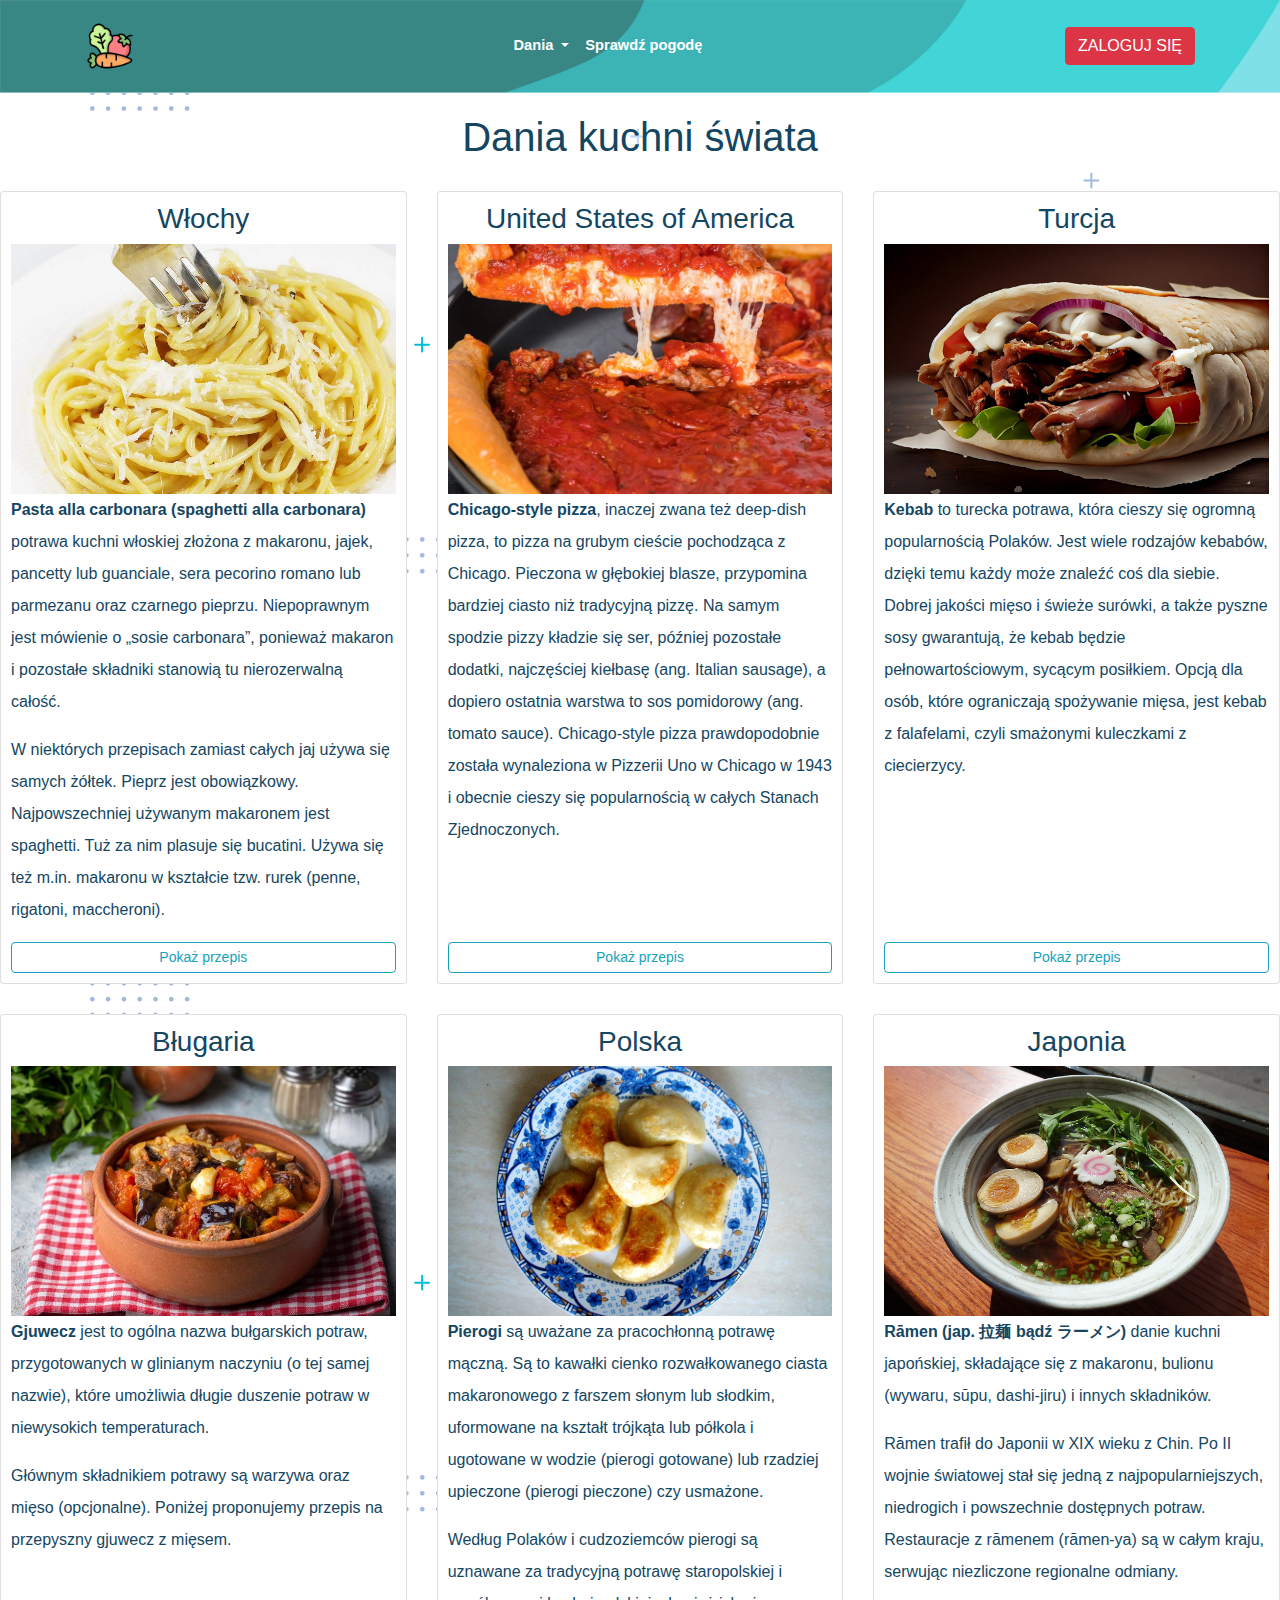
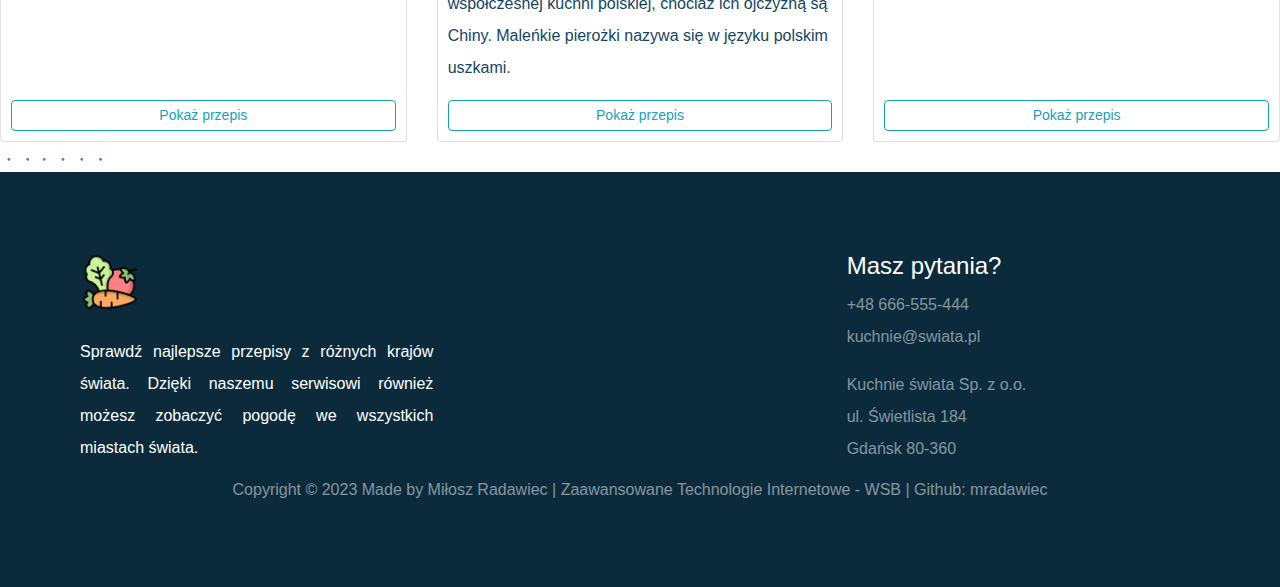
==== commit 9520e2de: "Changes to header, modified pogoda.html" ====
--- a/index.html
+++ b/index.html
@@ -36,11 +36,10 @@
                         <li class="nav-item dropdown active">
                             <a class="nav-link dropdown-toggle font-weight-bold ml-auto" href="#" id="navbarDropdown1"
                                 role="button" data-toggle="dropdown" aria-haspopup="true" aria-expanded="false">
-                                Test
+                                Dania
                             </a>
                             <div class="dropdown-menu" aria-labelledby="navbarDropdown1">
-                                <a class="dropdown-item" href=""><img src="" class="width-20px" alt="Ikona"
-                                        loading="lazy"> Test</a>
+                                <a class="dropdown-item" href="./index.html">Dania kuchni świata</a>
                                 <div class="dropdown-divider"></div>
                             </div>
                         </li>
@@ -565,13 +564,37 @@
                 </div>
             </div>
         </div>
-
-
-
     </main>
-    <footer>
-        <p>Zaawansowane technologie internetowe - Projekt WSB 2023</p>
-    </footer>
+    <section class="footer">
+        <div class="containter">
+            <div class="row">
+                <div class="col-md-4">
+                    <img src="./img/diet.png" class="d-inline-block mb-3 logo" alt="logo"
+                        style="width: 60px; height: 60px;">
+                    <p class="mt-2 text-justify text-white">Sprawdź najlepsze przepisy z różnych krajów świata. Dzięki
+                        naszemu serwisowi również możesz zobaczyć pogodę we wszystkich miastach świata.</p>
+                </div>
+                <div class="col-md-4"></div>
+                <div class="col-md-4 ">
+                    <h4 class="text-white">Masz pytania?</h4>
+                    <span style="color: rgba(255, 255, 255, 0.5);"> +48
+                        666-555-444</span><br>
+                    <span style="color: rgba(255, 255, 255, 0.5);" id="">
+                        kuchnie@swiata.pl</span>
+                    <ul style="list-style: none; padding: 0; margin: 0;" class="mt-3">
+                        <li>Kuchnie świata Sp. z o.o.</li>
+                        <li>ul. Świetlista 184</li>
+                        <li>Gdańsk 80-360</li>
+                    </ul>
+                </div>
+            </div>
+        </div>
+        <div class="text-center col-md-12">
+            <h6 style="color: rgba(255, 255, 255, 0.5);">Copyright © 2023 Made by Miłosz Radawiec | Zaawansowane
+                Technologie Internetowe - WSB | Github: <a style="color: rgba(255, 255, 255, 0.5);"
+                    href="https://github.com/mradawiec">mradawiec</a></h6>
+        </div>
+    </section>
     <script src="https://code.jquery.com/jquery-3.6.0.min.js"></script>
     <script src="https://stackpath.bootstrapcdn.com/bootstrap/4.4.1/js/bootstrap.min.js"
         integrity="sha384-wfSDF2E50Y2D1uUdj0O3uMBJnjuUD4Ih7YwaYd1iqfktj0Uod8GCExl3Og8ifwB6"
--- a/style.css
+++ b/style.css
@@ -201,4 +201,5 @@
     display: flex;
     justify-content: center;
     align-items: center;
+
 }